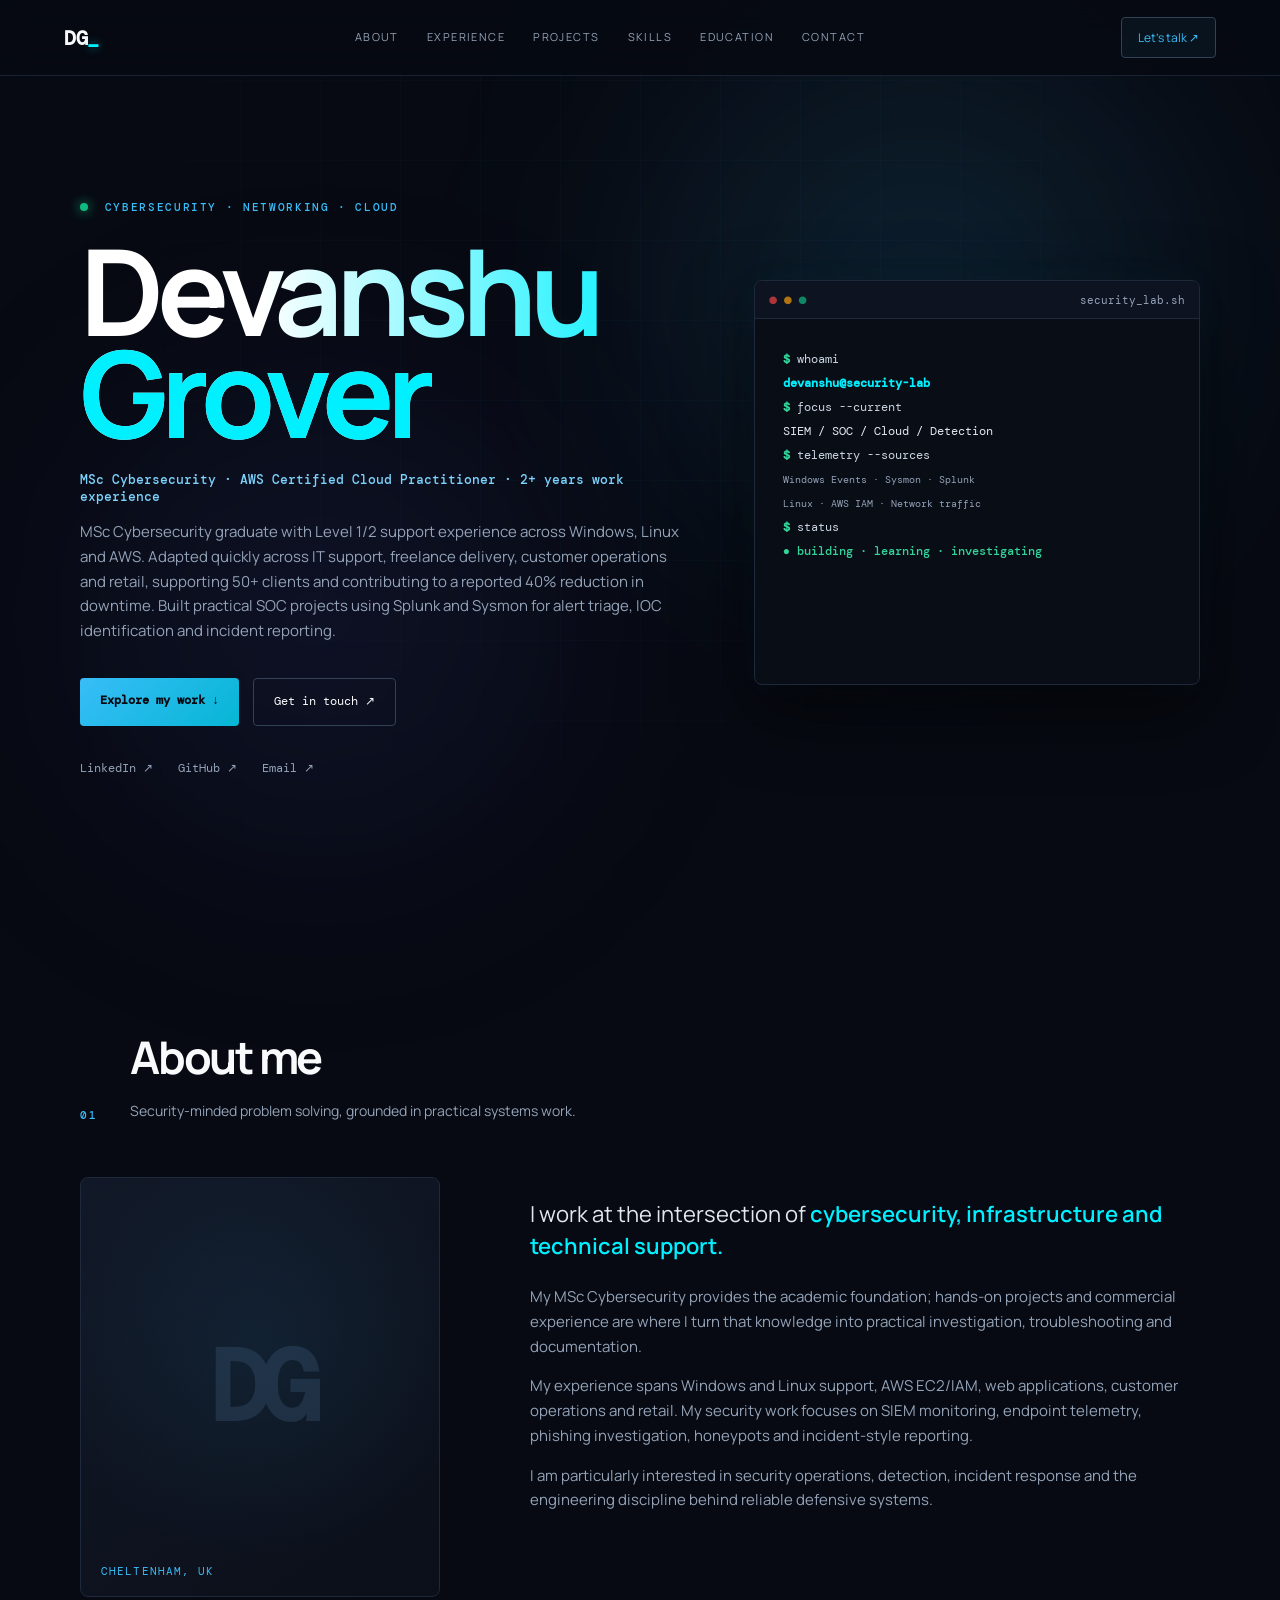
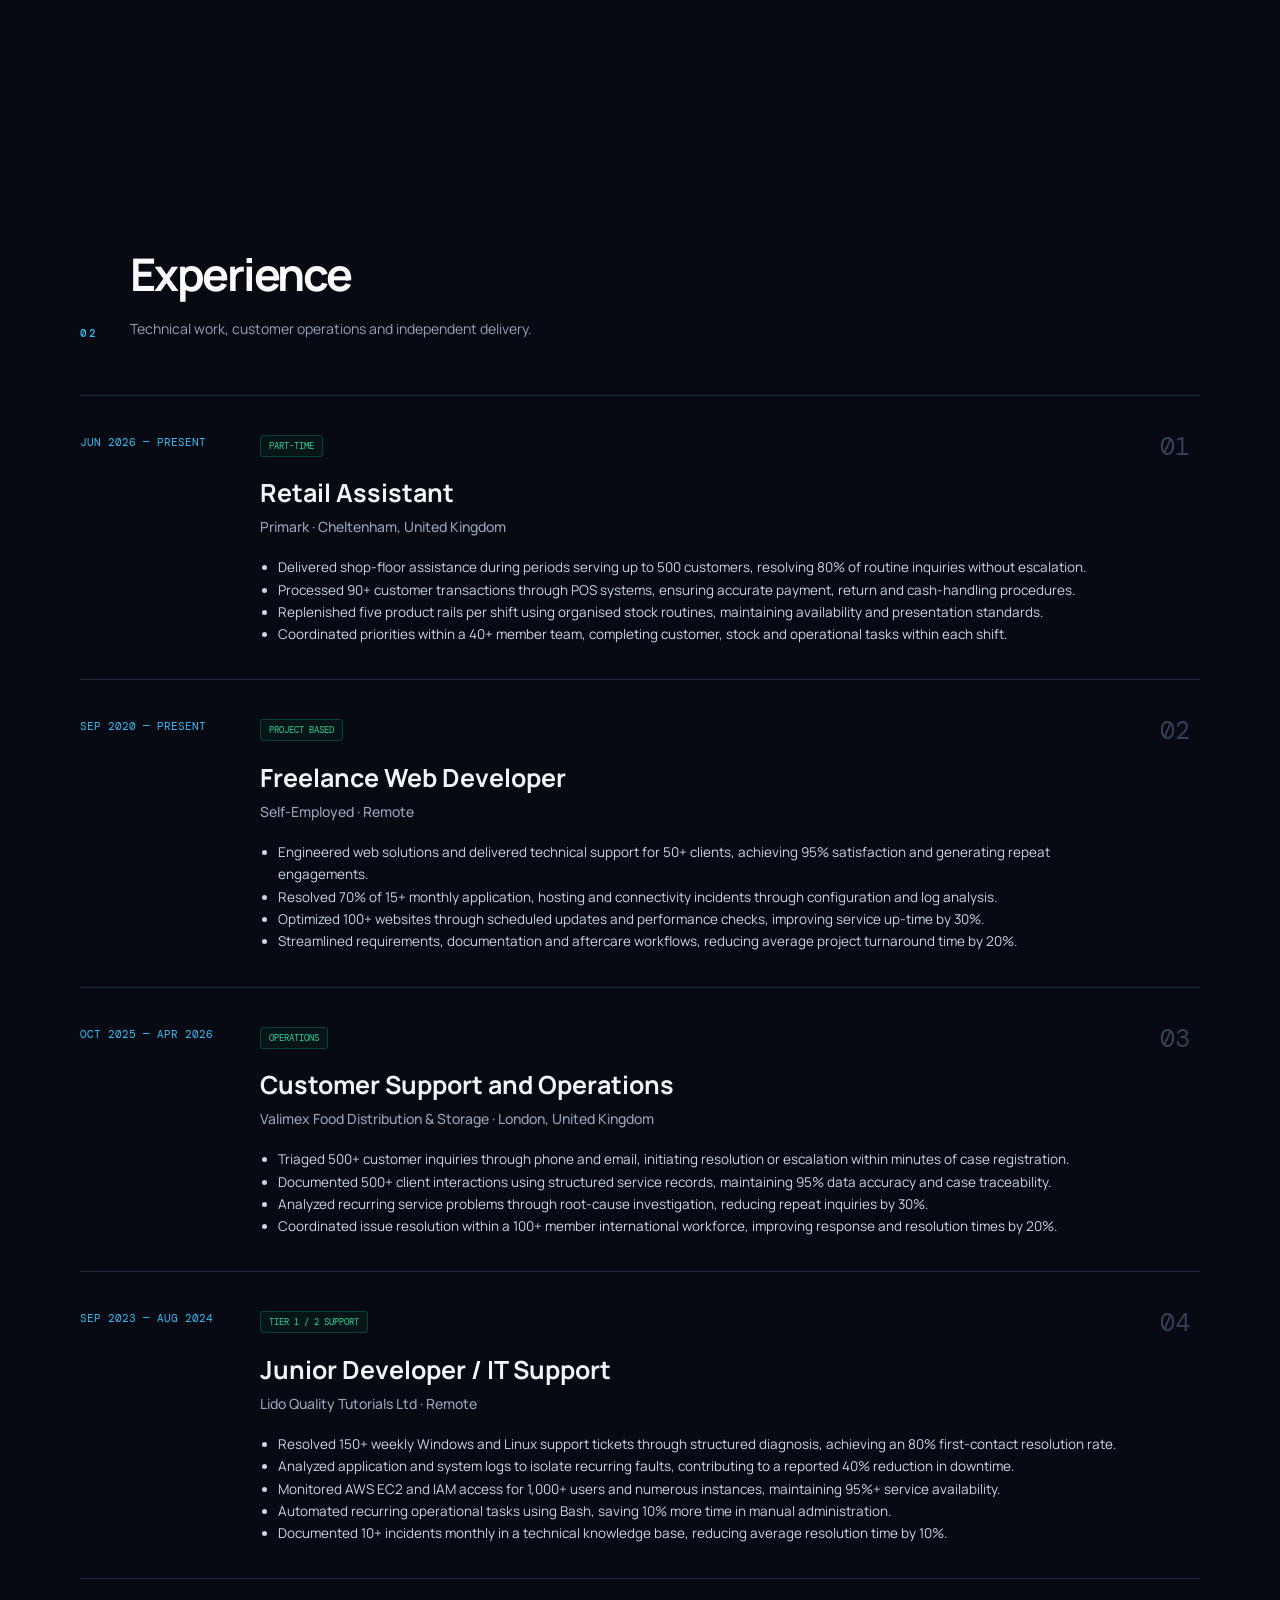
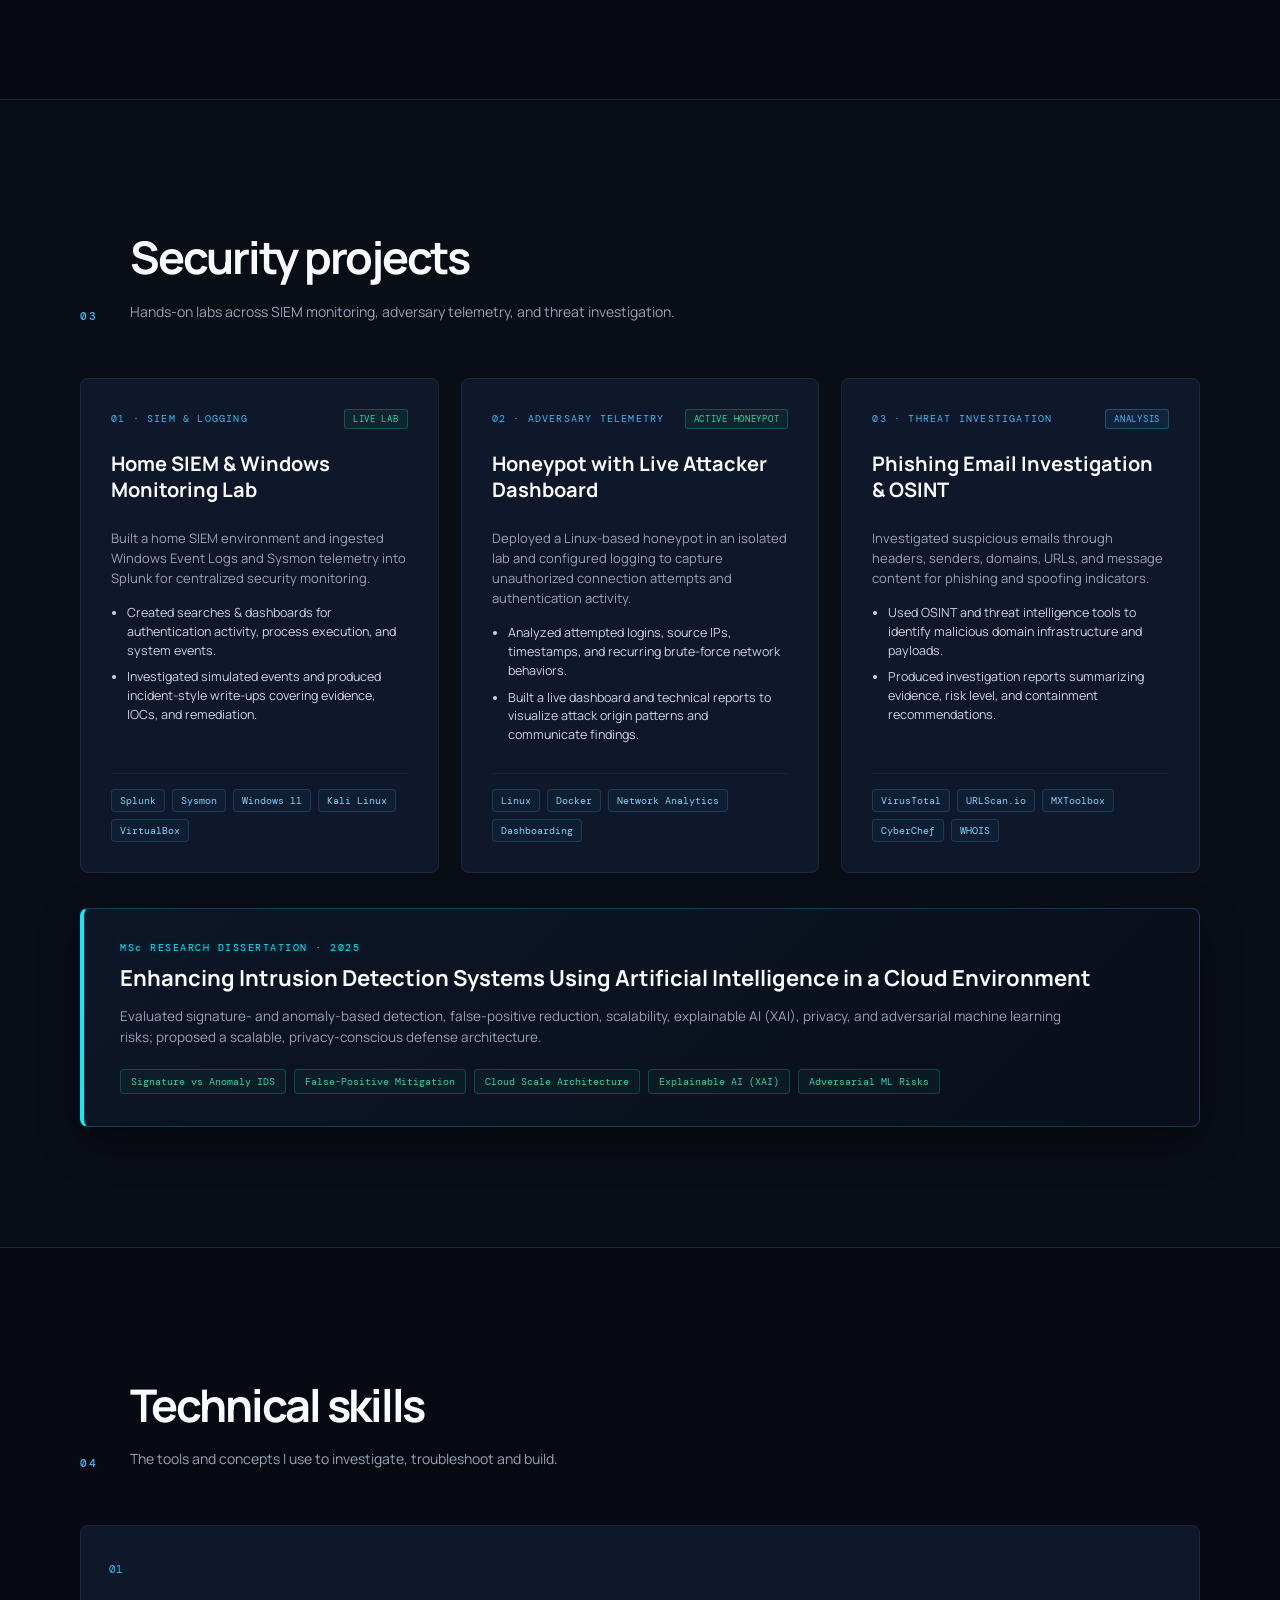
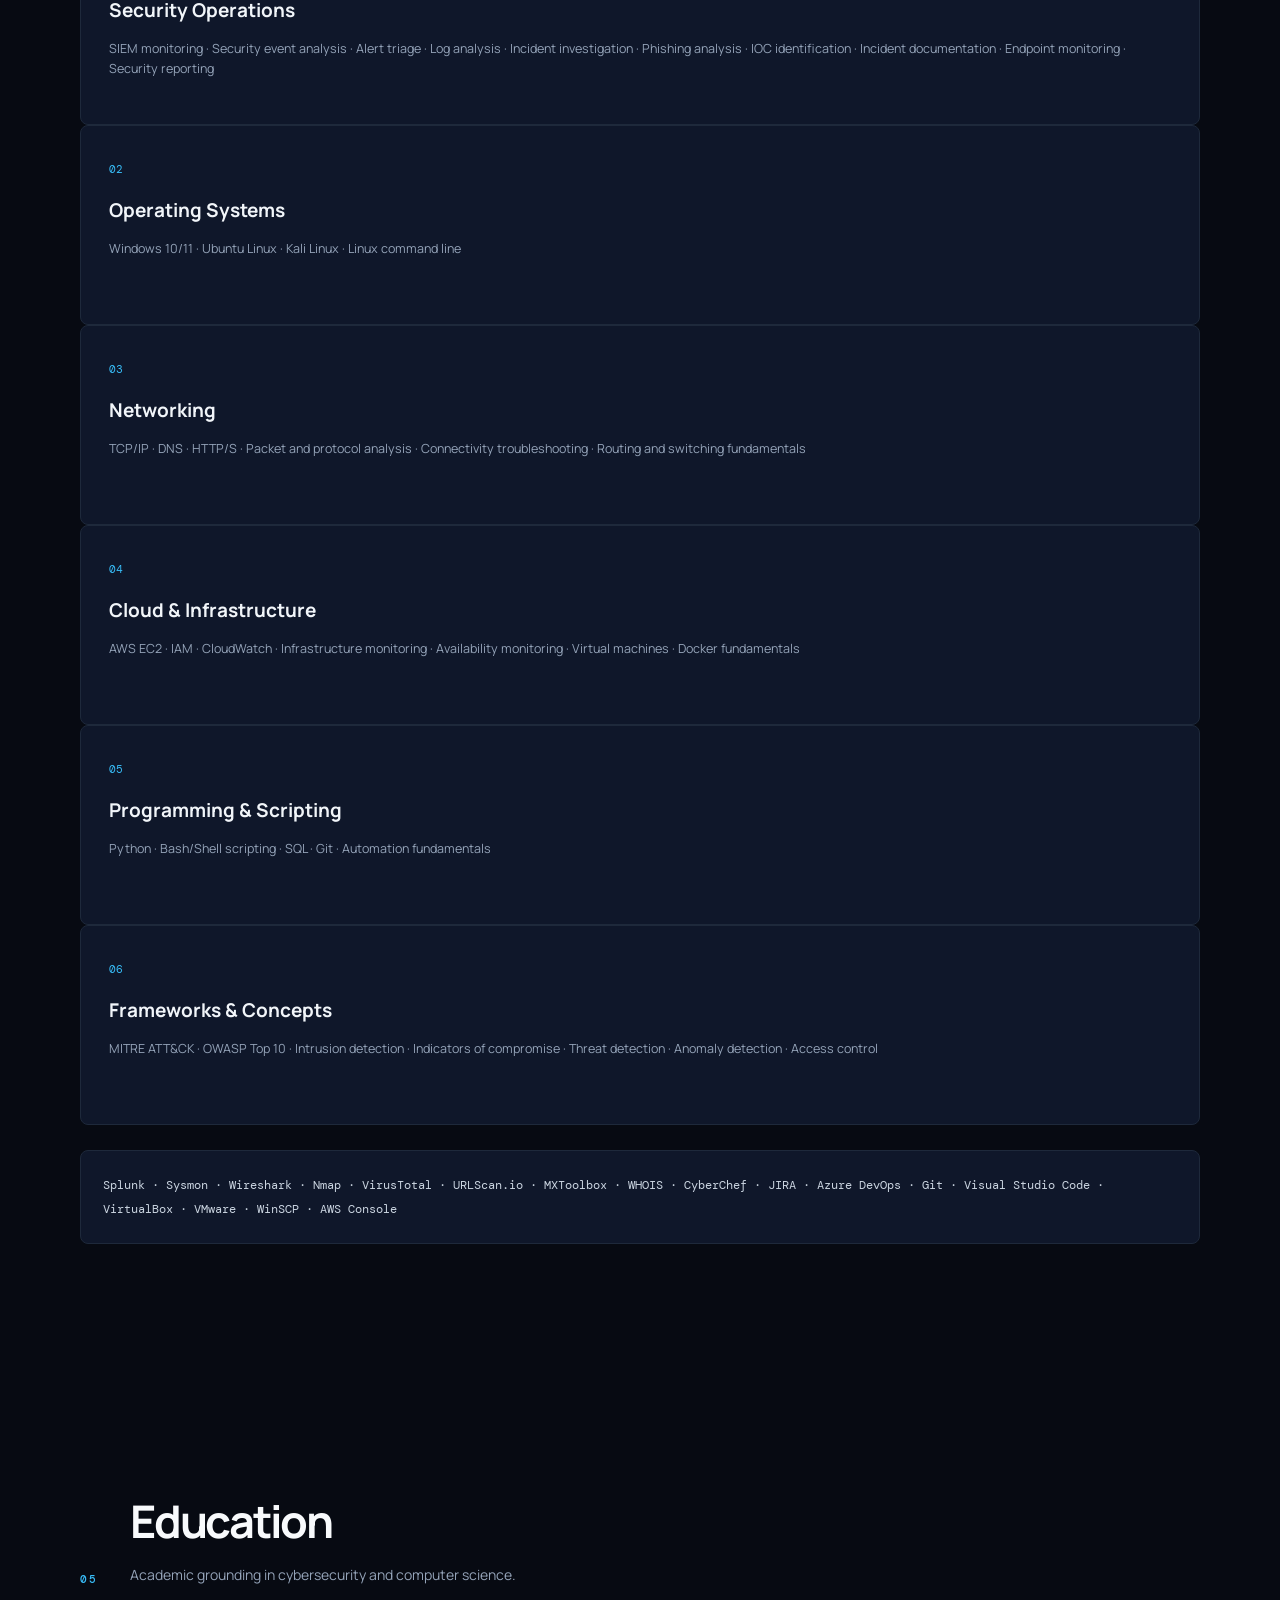
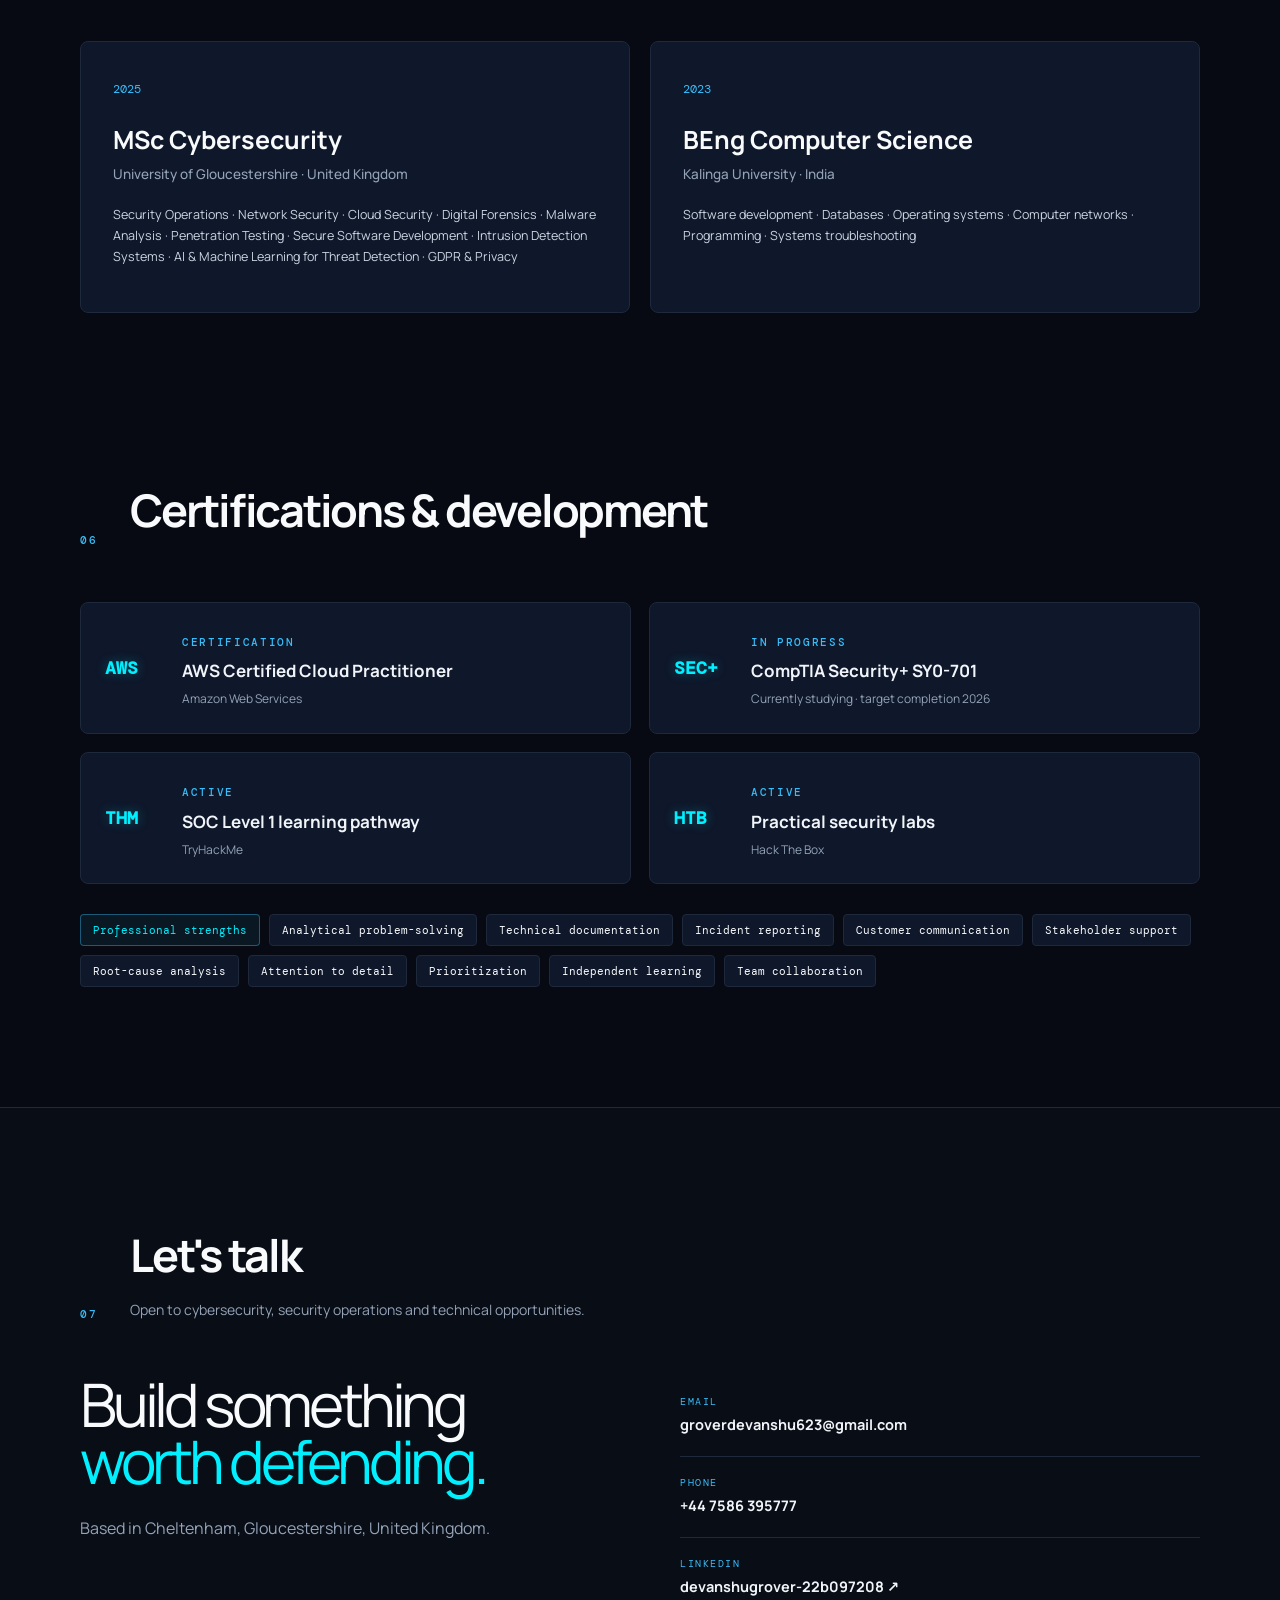
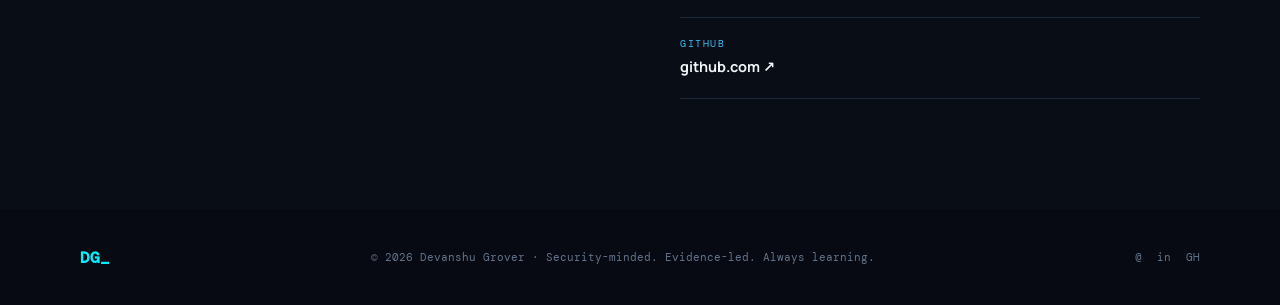
==== index.html @ 051dd7d5 "first commit" ====
<!doctype html>
<html lang="en">
<head>
  <meta charset="utf-8">
  <meta name="viewport" content="width=device-width,initial-scale=1">
  <meta name="description" content="Devanshu Grover — MSc Cybersecurity | Networking & AWS Cloud Practitioner | Security Operations">
  <title>Devanshu Grover | Cybersecurity Portfolio</title>
  <link rel="stylesheet" href="styles.css">
</head>
<body>
<header class="nav">
  <a class="logo" href="#home">DG<span>_</span></a>
  <button class="menu" aria-label="Toggle menu">☰</button>
  <nav>
    <a href="#about">About</a><a href="#experience">Experience</a><a href="#projects">Projects</a>
    <a href="#skills">Skills</a><a href="#education">Education</a><a href="#contact">Contact</a>
  </nav>
  <a class="nav-cta" href="#contact">Let's talk ↗</a>
</header>

<main>
<section id="home" class="hero">
  <div class="hero-copy reveal">
    <p class="kicker"><span></span> CYBERSECURITY · NETWORKING · CLOUD</p>
    <h1>Devanshu<br><i>Grover</i></h1>
    <p class="role">MSc Cybersecurity · AWS Certified Cloud Practitioner · 2+ years work experience</p>
    <p class="intro">MSc Cybersecurity graduate with Level 1/2 support experience across Windows, Linux and AWS. Adapted quickly across IT support, freelance delivery, customer operations and retail, supporting 50+ clients and contributing to a reported 40% reduction in downtime. Built practical SOC projects using Splunk and Sysmon for alert triage, IOC identification and incident reporting.</p>
    <div class="actions"><a class="btn primary" href="#projects">Explore my work ↓</a><a class="btn" href="#contact">Get in touch ↗</a></div>
    <div class="links"><a href="https://www.linkedin.com/in/devanshugrover-22b097208" target="_blank" rel="noopener noreferrer">LinkedIn ↗</a><a href="https://github.com/" target="_blank" rel="noopener noreferrer">GitHub ↗</a><a href="mailto:groverdevanshu623@gmail.com">Email ↗</a></div>
  </div>
  <div class="terminal reveal delay">
    <div class="term-head"><span>●</span><span>●</span><span>●</span><em>security_lab.sh</em></div>
    <div class="term-body">
      <p><b>$</b> whoami</p><strong>devanshu@security-lab</strong>
      <p><b>$</b> focus --current</p><span>SIEM / SOC / Cloud / Detection</span>
      <p><b>$</b> telemetry --sources</p><small>Windows Events · Sysmon · Splunk<br>Linux · AWS IAM · Network traffic</small>
      <p><b>$</b> status</p><span class="ok">● building · learning · investigating</span>
    </div>
  </div>
</section>

<section id="about" class="section">
  <div class="section-title reveal"><span>01</span><h2>About me</h2><p>Security-minded problem solving, grounded in practical systems work.</p></div>
  <div class="about-grid reveal delay">
    <div class="portrait"><div>DG</div><small>CHELTENHAM, UK</small></div>
    <div class="copy">
      <p class="lead">I work at the intersection of <b>cybersecurity, infrastructure and technical support.</b></p>
      <p>My MSc Cybersecurity provides the academic foundation; hands-on projects and commercial experience are where I turn that knowledge into practical investigation, troubleshooting and documentation.</p>
      <p>My experience spans Windows and Linux support, AWS EC2/IAM, web applications, customer operations and retail. My security work focuses on SIEM monitoring, endpoint telemetry, phishing investigation, honeypots and incident-style reporting.</p>
      <p>I am particularly interested in security operations, detection, incident response and the engineering discipline behind reliable defensive systems.</p>
    </div>
  </div>
</section>

<section id="experience" class="section">
  <div class="section-title reveal"><span>02</span><h2>Experience</h2><p>Technical work, customer operations and independent delivery.</p></div>
  <div class="timeline reveal stagger">
    <article><time>JUN 2026 — PRESENT</time><div><label>PART-TIME</label><h3>Retail Assistant</h3><h4>Primark · Cheltenham, United Kingdom</h4><ul>
      <li>Delivered shop-floor assistance during periods serving up to 500 customers, resolving 80% of routine inquiries without escalation.</li>
      <li>Processed 90+ customer transactions through POS systems, ensuring accurate payment, return and cash-handling procedures.</li>
      <li>Replenished five product rails per shift using organised stock routines, maintaining availability and presentation standards.</li>
      <li>Coordinated priorities within a 40+ member team, completing customer, stock and operational tasks within each shift.</li>
    </ul></div><b>01</b></article>
    <article><time>SEP 2020 — PRESENT</time><div><label>PROJECT BASED</label><h3>Freelance Web Developer</h3><h4>Self-Employed · Remote</h4><ul>
      <li>Engineered web solutions and delivered technical support for 50+ clients, achieving 95% satisfaction and generating repeat engagements.</li>
      <li>Resolved 70% of 15+ monthly application, hosting and connectivity incidents through configuration and log analysis.</li>
      <li>Optimized 100+ websites through scheduled updates and performance checks, improving service up-time by 30%.</li>
      <li>Streamlined requirements, documentation and aftercare workflows, reducing average project turnaround time by 20%.</li>
    </ul></div><b>02</b></article>
    <article><time>OCT 2025 — APR 2026</time><div><label>OPERATIONS</label><h3>Customer Support and Operations</h3><h4>Valimex Food Distribution & Storage · London, United Kingdom</h4><ul>
      <li>Triaged 500+ customer inquiries through phone and email, initiating resolution or escalation within minutes of case registration.</li>
      <li>Documented 500+ client interactions using structured service records, maintaining 95% data accuracy and case traceability.</li>
      <li>Analyzed recurring service problems through root-cause investigation, reducing repeat inquiries by 30%.</li>
      <li>Coordinated issue resolution within a 100+ member international workforce, improving response and resolution times by 20%.</li>
    </ul></div><b>03</b></article>
    <article><time>SEP 2023 — AUG 2024</time><div><label>TIER 1 / 2 SUPPORT</label><h3>Junior Developer / IT Support</h3><h4>Lido Quality Tutorials Ltd · Remote</h4><ul>
      <li>Resolved 150+ weekly Windows and Linux support tickets through structured diagnosis, achieving an 80% first-contact resolution rate.</li>
      <li>Analyzed application and system logs to isolate recurring faults, contributing to a reported 40% reduction in downtime.</li>
      <li>Monitored AWS EC2 and IAM access for 1,000+ users and numerous instances, maintaining 95%+ service availability.</li>
      <li>Automated recurring operational tasks using Bash, saving 10% more time in manual administration.</li>
      <li>Documented 10+ incidents monthly in a technical knowledge base, reducing average resolution time by 10%.</li>
    </ul></div><b>04</b></article>
  </div>
</section>

<section id="projects" class="section dark">
  <div class="section-title reveal">
    <span>03</span>
    <h2>Security projects</h2>
    <p>Hands-on labs across SIEM monitoring, adversary telemetry, and threat investigation.</p>
  </div>
  
  <div class="project-grid reveal stagger">
    <article class="project">
      <div class="project-header">
        <small>01 · SIEM & LOGGING</small>
        <span class="badge ok">LIVE LAB</span>
      </div>
      <h3>Home SIEM & Windows Monitoring Lab</h3>
      <p>Built a home SIEM environment and ingested Windows Event Logs and Sysmon telemetry into Splunk for centralized security monitoring.</p>
      <ul>
        <li>Created searches & dashboards for authentication activity, process execution, and system events.</li>
        <li>Investigated simulated events and produced incident-style write-ups covering evidence, IOCs, and remediation.</li>
      </ul>
      <div class="tags">
        <span>Splunk</span>
        <span>Sysmon</span>
        <span>Windows 11</span>
        <span>Kali Linux</span>
        <span>VirtualBox</span>
      </div>
    </article>

    <article class="project">
      <div class="project-header">
        <small>02 · ADVERSARY TELEMETRY</small>
        <span class="badge ok">ACTIVE HONEYPOT</span>
      </div>
      <h3>Honeypot with Live Attacker Dashboard</h3>
      <p>Deployed a Linux-based honeypot in an isolated lab and configured logging to capture unauthorized connection attempts and authentication activity.</p>
      <ul>
        <li>Analyzed attempted logins, source IPs, timestamps, and recurring brute-force network behaviors.</li>
        <li>Built a live dashboard and technical reports to visualize attack origin patterns and communicate findings.</li>
      </ul>
      <div class="tags">
        <span>Linux</span>
        <span>Docker</span>
        <span>Network Analytics</span>
        <span>Dashboarding</span>
      </div>
    </article>

    <article class="project">
      <div class="project-header">
        <small>03 · THREAT INVESTIGATION</small>
        <span class="badge">ANALYSIS</span>
      </div>
      <h3>Phishing Email Investigation & OSINT</h3>
      <p>Investigated suspicious emails through headers, senders, domains, URLs, and message content for phishing and spoofing indicators.</p>
      <ul>
        <li>Used OSINT and threat intelligence tools to identify malicious domain infrastructure and payloads.</li>
        <li>Produced investigation reports summarizing evidence, risk level, and containment recommendations.</li>
      </ul>
      <div class="tags">
        <span>VirusTotal</span>
        <span>URLScan.io</span>
        <span>MXToolbox</span>
        <span>CyberChef</span>
        <span>WHOIS</span>
      </div>
    </article>
  </div>

  <div class="dissertation reveal delay">
    <div class="dissertation-badge">MSc RESEARCH DISSERTATION · 2025</div>
    <h3>Enhancing Intrusion Detection Systems Using Artificial Intelligence in a Cloud Environment</h3>
    <p>Evaluated signature- and anomaly-based detection, false-positive reduction, scalability, explainable AI (XAI), privacy, and adversarial machine learning risks; proposed a scalable, privacy-conscious defense architecture.</p>
    <div class="dissertation-chips">
      <span>Signature vs Anomaly IDS</span>
      <span>False-Positive Mitigation</span>
      <span>Cloud Scale Architecture</span>
      <span>Explainable AI (XAI)</span>
      <span>Adversarial ML Risks</span>
    </div>
  </div>
</section>

<section id="skills" class="section">
  <div class="section-title reveal"><span>04</span><h2>Technical skills</h2><p>The tools and concepts I use to investigate, troubleshoot and build.</p></div>
  <div class="skills reveal stagger">
    <div><span>01</span><h3>Security Operations</h3><p>SIEM monitoring · Security event analysis · Alert triage · Log analysis · Incident investigation · Phishing analysis · IOC identification · Incident documentation · Endpoint monitoring · Security reporting</p></div>
    <div><span>02</span><h3>Operating Systems</h3><p>Windows 10/11 · Ubuntu Linux · Kali Linux · Linux command line</p></div>
    <div><span>03</span><h3>Networking</h3><p>TCP/IP · DNS · HTTP/S · Packet and protocol analysis · Connectivity troubleshooting · Routing and switching fundamentals</p></div>
    <div><span>04</span><h3>Cloud & Infrastructure</h3><p>AWS EC2 · IAM · CloudWatch · Infrastructure monitoring · Availability monitoring · Virtual machines · Docker fundamentals</p></div>
    <div><span>05</span><h3>Programming & Scripting</h3><p>Python · Bash/Shell scripting · SQL · Git · Automation fundamentals</p></div>
    <div><span>06</span><h3>Frameworks & Concepts</h3><p>MITRE ATT&CK · OWASP Top 10 · Intrusion detection · Indicators of compromise · Threat detection · Anomaly detection · Access control</p></div>
  </div>
  <div class="tool-cloud reveal">Splunk · Sysmon · Wireshark · Nmap · VirusTotal · URLScan.io · MXToolbox · WHOIS · CyberChef · JIRA · Azure DevOps · Git · Visual Studio Code · VirtualBox · VMware · WinSCP · AWS Console</div>
</section>

<section id="education" class="section">
  <div class="section-title reveal"><span>05</span><h2>Education</h2><p>Academic grounding in cybersecurity and computer science.</p></div>
  <div class="education reveal stagger">
    <article><time>2025</time><h3>MSc Cybersecurity</h3><h4>University of Gloucestershire · United Kingdom</h4><p>Security Operations · Network Security · Cloud Security · Digital Forensics · Malware Analysis · Penetration Testing · Secure Software Development · Intrusion Detection Systems · AI & Machine Learning for Threat Detection · GDPR & Privacy</p></article>
    <article><time>2023</time><h3>BEng Computer Science</h3><h4>Kalinga University · India</h4><p>Software development · Databases · Operating systems · Computer networks · Programming · Systems troubleshooting</p></article>
  </div>
</section>

<section class="section compact">
  <div class="section-title reveal"><span>06</span><h2>Certifications & development</h2></div>
  <div class="certs reveal stagger">
    <article><strong>AWS</strong><div><small>CERTIFICATION</small><h3>AWS Certified Cloud Practitioner</h3><p>Amazon Web Services</p></div></article>
    <article><strong>SEC+</strong><div><small>IN PROGRESS</small><h3>CompTIA Security+ SY0-701</h3><p>Currently studying · target completion 2026</p></div></article>
    <article><strong>THM</strong><div><small>ACTIVE</small><h3>SOC Level 1 learning pathway</h3><p>TryHackMe</p></div></article>
    <article><strong>HTB</strong><div><small>ACTIVE</small><h3>Practical security labs</h3><p>Hack The Box</p></div></article>
  </div>
  <div class="strengths reveal"><b>Professional strengths</b><span>Analytical problem-solving</span><span>Technical documentation</span><span>Incident reporting</span><span>Customer communication</span><span>Stakeholder support</span><span>Root-cause analysis</span><span>Attention to detail</span><span>Prioritization</span><span>Independent learning</span><span>Team collaboration</span></div>
</section>

<section id="contact" class="contact">
  <div class="section-title reveal"><span>07</span><h2>Let's talk</h2><p>Open to cybersecurity, security operations and technical opportunities.</p></div>
  <div class="contact-grid reveal">
    <div><p class="big">Build something<br><i>worth defending.</i></p><p>Based in Cheltenham, Gloucestershire, United Kingdom.</p></div>
    <div class="contact-details">
      <a href="mailto:groverdevanshu623@gmail.com"><small>EMAIL</small><b>groverdevanshu623@gmail.com</b></a>
      <a href="tel:+447586395777"><small>PHONE</small><b>+44 7586 395777</b></a>
      <a href="https://www.linkedin.com/in/devanshugrover-22b097208" target="_blank" rel="noopener noreferrer"><small>LINKEDIN</small><b>devanshugrover-22b097208 ↗</b></a>
      <a href="https://github.com/" target="_blank" rel="noopener noreferrer"><small>GITHUB</small><b>github.com ↗</b></a>
    </div>
  </div>
</section>
</main>

<footer><span>DG_</span><p>© 2026 Devanshu Grover · Security-minded. Evidence-led. Always learning.</p><div><a href="mailto:groverdevanshu623@gmail.com">@</a><a href="https://www.linkedin.com/in/devanshugrover-22b097208">in</a><a href="https://github.com/">GH</a></div></footer>
<script src="script.js"></script>
</body>
</html>
---- styles.css ----
@import url('https://fonts.googleapis.com/css2?family=DM+Mono:wght@400;500&family=Manrope:wght@400;500;600;700;800&display=swap');

:root {
  /* Cybersecurity & Cloud Defense Operations Palette */
  --bg: #070a12;
  --panel: #0f172a;
  --panel2: #162032;
  --text: #f8fafc;
  --muted: #94a3b8;
  --line: #1e293b;
  --line-light: #334155;
  
  /* Cyber Accents */
  --gold: #38bdf8;        /* Cyber Cyan / Primary Accent */
  --gold2: #00f0ff;       /* Vibrant Neon Cyan Highlight */
  --cyan: #06b6d4;        /* Deep Cyan */
  --emerald: #10b981;     /* Verified SOC Green / Telemetry OK */
  --emerald-glow: #34d399; 
  --indigo: #6366f1;      /* AI / Cloud Security Accent */
  
  --max: 1180px;
}

* {
  box-sizing: border-box;
}

html {
  scroll-behavior: smooth;
}

body {
  margin: 0;
  background: var(--bg);
  color: var(--text);
  font-family: Manrope, system-ui, -apple-system, sans-serif;
  line-height: 1.65;
  overflow-x: hidden;
}

/* Subtle Cybersecurity Matrix Grid */
body::before {
  content: "";
  position: fixed;
  inset: 0;
  pointer-events: none;
  opacity: 0.07;
  background-image: 
    linear-gradient(rgba(56, 189, 248, 0.4) 1px, transparent 1px),
    linear-gradient(90deg, rgba(56, 189, 248, 0.4) 1px, transparent 1px);
  background-size: 80px 80px;
  mask-image: radial-gradient(circle at 50% 30%, #000 30%, transparent 85%);
  z-index: -1;
}

a {
  color: inherit;
  text-decoration: none;
}

/* ═══════════════════════════════════════
   NAVIGATION
   ═══════════════════════════════════════ */
.nav {
  height: 76px;
  position: fixed;
  inset: 0 0 auto;
  z-index: 10;
  padding: 0 5vw;
  display: flex;
  align-items: center;
  justify-content: space-between;
  border-bottom: 1px solid rgba(30, 41, 59, 0.8);
  background: rgba(7, 10, 18, 0.85);
  backdrop-filter: blur(16px);
  -webkit-backdrop-filter: blur(16px);
  transition: border-color 0.3s ease;
}

.logo {
  font: 800 20px 'DM Mono', monospace;
  color: var(--text);
  letter-spacing: -0.02em;
  transition: letter-spacing 0.3s ease;
}

.logo:hover {
  letter-spacing: 2px;
}

.logo span {
  color: var(--gold2);
  text-shadow: 0 0 10px rgba(0, 240, 255, 0.5);
}

nav {
  display: flex;
  gap: 28px;
  font-size: 11px;
  text-transform: uppercase;
  letter-spacing: 0.13em;
  color: #7dd3fc;
}

nav a {
  position: relative;
  transition: color 0.3s ease;
  color: var(--muted);
}

nav a::after {
  content: '';
  position: absolute;
  bottom: -4px;
  left: 0;
  width: 0;
  height: 2px;
  background: var(--gold2);
  box-shadow: 0 0 8px var(--gold2);
  transition: width 0.3s ease;
}

nav a:hover, nav a.active {
  color: var(--gold2);
}

nav a:hover::after, nav a.active::after {
  width: 100%;
}

.nav-cta {
  font-size: 12px;
  border: 1px solid var(--line-light);
  padding: 10px 16px;
  border-radius: 4px;
  color: var(--gold);
  background: rgba(56, 189, 248, 0.05);
  transition: all 0.3s ease;
}

.nav-cta:hover {
  border-color: var(--gold2);
  color: #070a12;
  background: var(--gold2);
  box-shadow: 0 0 20px rgba(0, 240, 255, 0.4);
}

.menu {
  display: none;
  background: none;
  border: 0;
  color: var(--text);
  font-size: 24px;
}

/* ═══════════════════════════════════════
   HERO SECTION
   ═══════════════════════════════════════ */
.hero {
  min-height: 100vh;
  max-width: var(--max);
  margin: auto;
  padding: 155px 30px 90px;
  display: grid;
  grid-template-columns: 1.15fr 0.85fr;
  align-items: center;
  gap: 70px;
  position: relative;
}

/* Hero Ambient Orbs */
.hero::before, .hero::after {
  content: "";
  position: absolute;
  border-radius: 50%;
  pointer-events: none;
  filter: blur(130px);
  z-index: -1;
}

.hero::before {
  width: 500px;
  height: 500px;
  background: rgba(56, 189, 248, 0.12);
  top: 5%;
  right: 5%;
  animation: glow-drift 9s ease-in-out infinite;
}

.hero::after {
  width: 420px;
  height: 420px;
  background: rgba(99, 102, 241, 0.10);
  bottom: 8%;
  left: 5%;
  animation: glow-drift-alt 11s ease-in-out infinite;
}

.kicker, .section-title > span, .project small, .certs small {
  font: 500 11px 'DM Mono', monospace;
  letter-spacing: 0.15em;
  color: var(--gold);
  text-transform: uppercase;
}

.kicker span {
  display: inline-block;
  width: 8px;
  height: 8px;
  background: var(--emerald);
  border-radius: 50%;
  box-shadow: 0 0 12px var(--emerald);
  margin-right: 8px;
  animation: pulse 2.2s ease-in-out infinite;
}

.hero h1 {
  font-size: clamp(65px, 9.5vw, 120px);
  line-height: 0.85;
  letter-spacing: -0.06em;
  margin: 25px 0 28px;
  background: linear-gradient(90deg, #ffffff 15%, var(--gold2) 48%, var(--gold) 65%, #ffffff 85%);
  background-size: 200% auto;
  -webkit-background-clip: text;
  background-clip: text;
  -webkit-text-fill-color: transparent;
  animation: shimmer 8s linear infinite;
}

.hero h1 i {
  font-style: normal;
  -webkit-text-fill-color: var(--gold2);
}

.role {
  font: 500 13px 'DM Mono', monospace;
  color: #7dd3fc;
  display: flex;
  align-items: center;
  gap: 8px;
}

.intro {
  max-width: 690px;
  color: var(--muted);
  font-size: 15px;
}

.actions {
  display: flex;
  gap: 14px;
  margin: 34px 0;
}

.btn {
  display: inline-block;
  border: 1px solid var(--line-light);
  padding: 13px 20px;
  font-size: 12px;
  border-radius: 4px;
  font-family: 'DM Mono', monospace;
  transition: all 0.3s cubic-bezier(0.4, 0, 0.2, 1);
}

.btn:hover {
  transform: translateY(-2px);
  border-color: var(--gold);
  color: var(--gold2);
  box-shadow: 0 8px 25px rgba(0, 240, 255, 0.15);
}

.btn.primary {
  background: linear-gradient(135deg, var(--gold) 0%, var(--cyan) 100%);
  color: #070a12;
  border: none;
  font-weight: 800;
}

.btn.primary:hover {
  background: linear-gradient(135deg, var(--gold2) 0%, var(--gold) 100%);
  box-shadow: 0 8px 30px rgba(56, 189, 248, 0.35);
  color: #070a12;
}

.links {
  display: flex;
  gap: 25px;
  font: 12px 'DM Mono', monospace;
  color: var(--muted);
}

.links a {
  position: relative;
  transition: color 0.3s ease;
}

.links a::after {
  content: '';
  position: absolute;
  bottom: -2px;
  left: 0;
  width: 0;
  height: 1px;
  background: var(--gold2);
  transition: width 0.3s ease;
}

.links a:hover {
  color: var(--gold2);
}

.links a:hover::after {
  width: 100%;
}

/* ═══════════════════════════════════════
   TERMINAL (CYBER SECURITY LAB)
   ═══════════════════════════════════════ */
.terminal {
  border: 1px solid #1e293b;
  background: #090d16;
  border-radius: 8px;
  box-shadow: 0 25px 70px rgba(0, 0, 0, 0.6), 0 0 30px rgba(56, 189, 248, 0.05);
  overflow: hidden;
  transition: box-shadow 0.5s ease, border-color 0.5s ease;
}

.terminal:hover {
  border-color: rgba(56, 189, 248, 0.4);
  box-shadow: 0 25px 70px rgba(0, 0, 0, 0.7), 0 0 40px rgba(56, 189, 248, 0.15);
}

.term-head {
  height: 38px;
  padding: 0 14px;
  display: flex;
  align-items: center;
  gap: 6px;
  border-bottom: 1px solid #1e293b;
  background: #0d1320;
  color: #64748b;
}

.term-head span {
  font-size: 10px;
  opacity: 0.7;
}

.term-head span:nth-child(1) { color: #ef4444; }
.term-head span:nth-child(2) { color: #f59e0b; }
.term-head span:nth-child(3) { color: #10b981; }

.term-head em {
  margin-left: auto;
  font: 11px 'DM Mono', monospace;
  font-style: normal;
  color: #94a3b8;
}

.term-body {
  padding: 28px;
  font: 12px/2 'DM Mono', monospace;
  min-height: 365px;
}

.term-body p {
  margin: 0;
  color: #cbd5e1;
}

.term-body b {
  color: var(--emerald-glow);
}

.term-body strong {
  color: var(--gold2);
}

.term-body small {
  color: #94a3b8;
}

.term-body span {
  color: #e2e8f0;
}

.term-body .ok {
  color: var(--emerald-glow);
  font-weight: 500;
}

/* ═══════════════════════════════════════
   SECTIONS & SECTIONS TITLES
   ═══════════════════════════════════════ */
.section {
  max-width: var(--max);
  margin: auto;
  padding: 120px 30px;
}

.dark {
  max-width: none;
  padding-left: max(30px, calc((100vw - var(--max)) / 2 + 30px));
  padding-right: max(30px, calc((100vw - var(--max)) / 2 + 30px));
  background: #090d16;
  border-top: 1px solid #1e293b;
  border-bottom: 1px solid #1e293b;
}

.section-title {
  display: grid;
  grid-template-columns: 50px 1fr;
  align-items: end;
  margin-bottom: 55px;
}

.section-title > span {
  grid-row: 1/3;
  color: var(--gold);
}

.section-title h2 {
  font-size: 45px;
  letter-spacing: -0.05em;
  margin: 0;
  color: #f8fafc;
}

.section-title p {
  margin: 5px 0 0;
  color: var(--muted);
  font-size: 14px;
}

/* ═══════════════════════════════════════
   ABOUT ME SECTION
   ═══════════════════════════════════════ */
.about-grid {
  display: grid;
  grid-template-columns: 360px 1fr;
  gap: 90px;
}

.portrait {
  height: 420px;
  background: linear-gradient(145deg, #111827, #0b0f19);
  border: 1px solid var(--line);
  border-radius: 8px;
  display: flex;
  align-items: center;
  justify-content: center;
  position: relative;
  overflow: hidden;
  transition: border-color 0.5s ease, box-shadow 0.5s ease;
}

.portrait::before {
  content: "";
  position: absolute;
  inset: 0;
  background: radial-gradient(circle at 50% 40%, rgba(56, 189, 248, 0.08), transparent 70%);
}

.portrait:hover {
  border-color: var(--gold);
  box-shadow: 0 0 50px rgba(56, 189, 248, 0.15);
}

.portrait div {
  font-size: 100px;
  font-weight: 800;
  letter-spacing: -0.1em;
  color: #1e293b;
  font-family: 'DM Mono', monospace;
  transition: color 0.5s ease, text-shadow 0.5s ease;
}

.portrait:hover div {
  color: var(--gold2);
  text-shadow: 0 0 40px rgba(0, 240, 255, 0.4);
}

.portrait small {
  position: absolute;
  bottom: 18px;
  left: 20px;
  font: 11px 'DM Mono', monospace;
  color: var(--gold);
  letter-spacing: 0.1em;
}

.copy {
  max-width: 700px;
  color: var(--muted);
  font-size: 15px;
}

.copy .lead {
  font-size: 22px;
  color: #e2e8f0;
  line-height: 1.45;
}

.copy b {
  color: var(--gold2);
  font-weight: 600;
}

/* ═══════════════════════════════════════
   EXPERIENCE TIMELINE
   ═══════════════════════════════════════ */
.timeline {
  border-top: 1px solid var(--line);
}

.timeline article {
  display: grid;
  grid-template-columns: 150px 1fr 40px;
  gap: 30px;
  padding: 34px 0;
  border-bottom: 1px solid var(--line);
  transition: background 0.3s ease, padding-left 0.3s ease;
}

.timeline article:hover {
  background: rgba(56, 189, 248, 0.02);
  padding-left: 12px;
}

time {
  font: 11px 'DM Mono', monospace;
  color: var(--gold);
  padding-top: 5px;
}

.timeline label {
  font: 9px 'DM Mono', monospace;
  color: var(--emerald-glow);
  border: 1px solid rgba(16, 185, 129, 0.3);
  background: rgba(16, 185, 129, 0.06);
  padding: 4px 8px;
  border-radius: 3px;
}

.timeline h3 {
  font-size: 25px;
  margin: 16px 0 0;
  color: #f1f5f9;
}

.timeline h4 {
  margin: 2px 0 18px;
  color: #94a3b8;
  font-size: 14px;
  font-weight: 500;
}

.timeline ul, .project ul {
  margin: 0;
  padding-left: 18px;
  color: #cbd5e1;
  font-size: 13.5px;
}

.timeline article > b {
  font: 25px 'DM Mono', monospace;
  color: #334155;
}

/* ═══════════════════════════════════════
   PROJECTS GRID & CARDS
   ═══════════════════════════════════════ */
.project-grid {
  display: grid;
  grid-template-columns: repeat(3, 1fr);
  gap: 22px;
}

.project {
  border: 1px solid var(--line);
  padding: 30px;
  background: #0f172a;
  border-radius: 8px;
  display: flex;
  flex-direction: column;
  justify-content: space-between;
  transition: transform 0.4s cubic-bezier(0.4, 0, 0.2, 1), box-shadow 0.4s ease, border-color 0.4s ease;
}

.project:hover {
  transform: translateY(-6px);
  box-shadow: 0 20px 60px rgba(0, 0, 0, 0.5), 0 0 30px rgba(56, 189, 248, 0.12);
  border-color: rgba(56, 189, 248, 0.45);
}

.project-header {
  display: flex;
  align-items: center;
  justify-content: space-between;
  margin-bottom: 12px;
}

.project-header small {
  font: 10px 'DM Mono', monospace;
  color: var(--gold);
  letter-spacing: 0.12em;
}

.badge {
  font: 9px 'DM Mono', monospace;
  color: var(--gold);
  border: 1px solid rgba(56, 189, 248, 0.3);
  background: rgba(56, 189, 248, 0.08);
  padding: 3px 8px;
  border-radius: 3px;
  letter-spacing: 0.08em;
}

.badge.ok {
  color: var(--emerald-glow);
  border-color: rgba(16, 185, 129, 0.35);
  background: rgba(16, 185, 129, 0.08);
}

.project h3 {
  font-size: 20px;
  line-height: 1.3;
  margin: 10px 0 12px;
  color: #f8fafc;
  font-weight: 700;
  transition: color 0.3s ease;
}

.project:hover h3 {
  color: var(--gold2);
}

.project p {
  color: #94a3b8;
  font-size: 13px;
  line-height: 1.55;
  margin-bottom: 16px;
}

.project ul {
  margin: 0 0 20px 0;
  padding-left: 16px;
  color: #cbd5e1;
  font-size: 12.5px;
}

.project ul li {
  margin-bottom: 8px;
  line-height: 1.5;
}

.tags {
  display: flex;
  flex-wrap: wrap;
  gap: 7px;
  margin-top: auto;
  padding-top: 15px;
  border-top: 1px solid rgba(30, 41, 59, 0.7);
}

.tags span, .tags i {
  font: 10px 'DM Mono', monospace;
  font-style: normal;
  color: #7dd3fc;
  border: 1px solid rgba(56, 189, 248, 0.2);
  background: rgba(56, 189, 248, 0.04);
  padding: 4px 8px;
  border-radius: 4px;
  transition: all 0.25s ease;
  cursor: default;
}

.tags span:hover, .tags i:hover {
  border-color: var(--gold2);
  color: #070a12;
  background: var(--gold2);
  box-shadow: 0 0 12px rgba(0, 240, 255, 0.4);
}

/* ═══════════════════════════════════════
   MSc DISSERTATION FEATURE BANNER
   ═══════════════════════════════════════ */
.dissertation {
  margin-top: 35px;
  border: 1px solid rgba(56, 189, 248, 0.25);
  border-left: 4px solid var(--gold2);
  border-radius: 8px;
  padding: 32px 36px;
  background: linear-gradient(135deg, #0d1627 0%, #090e1a 100%);
  box-shadow: 0 15px 40px rgba(0, 0, 0, 0.35);
  transition: all 0.35s ease;
}

.dissertation:hover {
  background: linear-gradient(135deg, #111e36 0%, #0d1424 100%);
  border-color: rgba(0, 240, 255, 0.45);
  box-shadow: 0 20px 50px rgba(0, 0, 0, 0.45), 0 0 30px rgba(0, 240, 255, 0.1);
}

.dissertation-badge {
  font: 10px 'DM Mono', monospace;
  color: var(--gold2);
  letter-spacing: 0.15em;
  margin-bottom: 10px;
  text-shadow: 0 0 10px rgba(0, 240, 255, 0.3);
}

.dissertation h3 {
  font-size: 22px;
  margin: 6px 0 12px;
  color: #f8fafc;
  line-height: 1.35;
}

.dissertation p {
  margin: 0 0 20px;
  color: #94a3b8;
  font-size: 13.5px;
  line-height: 1.6;
  max-width: 950px;
}

.dissertation-chips {
  display: flex;
  flex-wrap: wrap;
  gap: 8px;
}

.dissertation-chips span {
  font: 10px 'DM Mono', monospace;
  color: var(--emerald-glow);
  border: 1px solid rgba(16, 185, 129, 0.3);
  background: rgba(16, 185, 129, 0.06);
  padding: 5px 10px;
  border-radius: 4px;
  transition: all 0.25s ease;
}

.dissertation-chips span:hover {
  border-color: var(--emerald-glow);
  background: rgba(16, 185, 129, 0.15);
  box-shadow: 0 0 12px rgba(16, 185, 129, 0.25);
}
  color: #94a3b8;
  font-size: 13.5px;
}

/* ═══════════════════════════════════════
   SKILLS & TOOL CLOUD
   ═══════════════════════════════════════ */
.skills {
  display: grid;
  grid-template-columns: repeat(3, 1fr);
  gap: 18px;
}

.skills > div {
  border: 1px solid var(--line);
  background: #0f172a;
  padding: 28px;
  border-radius: 8px;
  min-height: 200px;
  transition: transform 0.35s cubic-bezier(0.4, 0, 0.2, 1), box-shadow 0.35s ease, border-color 0.35s ease, background 0.35s ease;
}

.skills > div:hover {
  transform: translateY(-4px);
  box-shadow: 0 15px 40px rgba(0, 0, 0, 0.4), 0 0 25px rgba(56, 189, 248, 0.1);
  border-color: var(--gold);
  background: rgba(56, 189, 248, 0.03);
}

.skills span {
  font: 11px 'DM Mono', monospace;
  color: var(--gold);
}

.skills h3 {
  font-size: 19px;
  margin: 15px 0 10px;
  color: #f1f5f9;
}

.skills p {
  color: #94a3b8;
  font-size: 12.5px;
  line-height: 1.6;
}

.tool-cloud {
  margin-top: 25px;
  border: 1px solid var(--line);
  background: #0f172a;
  border-radius: 8px;
  padding: 22px;
  font: 12px/2 'DM Mono', monospace;
  color: #cbd5e1;
  transition: border-color 0.3s ease;
}

.tool-cloud:hover {
  border-color: rgba(56, 189, 248, 0.3);
}

/* ═══════════════════════════════════════
   EDUCATION & CERTIFICATIONS
   ═══════════════════════════════════════ */
.education {
  display: grid;
  grid-template-columns: 1fr 1fr;
  gap: 20px;
}

.education article {
  border: 1px solid var(--line);
  background: #0f172a;
  border-radius: 8px;
  padding: 32px;
  transition: transform 0.35s ease, box-shadow 0.35s ease, border-color 0.35s ease;
}

.education article:hover {
  transform: translateY(-4px);
  box-shadow: 0 15px 40px rgba(0, 0, 0, 0.4);
  border-color: rgba(56, 189, 248, 0.4);
}

.education time {
  color: var(--gold);
  font: 12px 'DM Mono', monospace;
}

.education h3 {
  font-size: 25px;
  margin: 18px 0 3px;
  color: #f8fafc;
}

.education h4 {
  font-size: 13.5px;
  color: #94a3b8;
  font-weight: 500;
  margin: 0 0 20px;
}

.education p {
  font-size: 12.5px;
  color: #cbd5e1;
}

.compact {
  padding-top: 40px;
}

.certs {
  display: grid;
  grid-template-columns: 1fr 1fr;
  gap: 18px;
}

.certs article {
  display: flex;
  gap: 22px;
  align-items: center;
  border: 1px solid var(--line);
  background: #0f172a;
  border-radius: 8px;
  padding: 24px;
  transition: transform 0.35s ease, box-shadow 0.35s ease, border-color 0.35s ease;
}

.certs article:hover {
  transform: translateY(-3px);
  box-shadow: 0 12px 35px rgba(0, 0, 0, 0.4);
  border-color: var(--gold);
}

.certs strong {
  font: 800 18px 'DM Mono', monospace;
  color: var(--gold2);
  min-width: 55px;
  text-shadow: 0 0 12px rgba(0, 240, 255, 0.3);
}

.certs h3 {
  margin: 4px 0;
  font-size: 17px;
  color: #f1f5f9;
}

.certs p {
  margin: 0;
  color: #94a3b8;
  font-size: 12px;
}

.strengths {
  margin-top: 30px;
  display: flex;
  flex-wrap: wrap;
  gap: 9px;
}

.strengths span, .strengths b {
  font: 11px 'DM Mono', monospace;
  padding: 8px 12px;
  border-radius: 4px;
  border: 1px solid var(--line);
  background: #0f172a;
  transition: all 0.25s ease;
  cursor: default;
}

.strengths span:hover {
  border-color: var(--gold);
  color: var(--gold2);
  transform: translateY(-2px);
}

.strengths b {
  color: var(--gold2);
  border-color: rgba(56, 189, 248, 0.4);
  background: rgba(56, 189, 248, 0.08);
}

/* ═══════════════════════════════════════
   CONTACT & FOOTER
   ═══════════════════════════════════════ */
.contact {
  padding: 110px max(30px, calc((100vw - var(--max)) / 2 + 30px));
  background: #090d16;
  border-top: 1px solid #1e293b;
}

.contact-grid {
  display: grid;
  grid-template-columns: 1fr 1fr;
  gap: 80px;
}

.big {
  font-size: 60px;
  line-height: 0.95;
  letter-spacing: -0.07em;
  margin: 0 0 25px;
  color: #f8fafc;
}

.big i {
  font-style: normal;
  color: var(--gold2);
}

.contact-grid > div > p:not(.big) {
  color: #94a3b8;
}

.contact-details {
  display: flex;
  flex-direction: column;
}

.contact-details a {
  padding: 19px 0;
  border-bottom: 1px solid #1e293b;
  transition: padding-left 0.3s ease, border-bottom-color 0.3s ease;
}

.contact-details a:hover {
  padding-left: 12px;
  border-bottom-color: var(--gold);
}

.contact-details small {
  display: block;
  font: 10px 'DM Mono', monospace;
  color: var(--gold);
  letter-spacing: 0.15em;
}

.contact-details b {
  display: block;
  margin-top: 5px;
  font-size: 14.5px;
  color: #f1f5f9;
}

footer {
  max-width: var(--max);
  margin: auto;
  padding: 30px;
  display: flex;
  justify-content: space-between;
  align-items: center;
  color: #64748b;
  font: 11px 'DM Mono', monospace;
}

footer > span {
  color: var(--gold2);
  font-size: 16px;
  font-weight: 800;
}

footer div {
  display: flex;
  gap: 15px;
}

footer a {
  transition: color 0.3s ease;
}

footer a:hover {
  color: var(--gold2);
}

/* ═══════════════════════════════════════
   RESPONSIVE MEDIA QUERIES
   ═══════════════════════════════════════ */
@media(max-width: 850px) {
  .nav { padding: 0 22px; }
  .nav nav, .nav-cta { display: none; }
  .menu { display: block; }
  .nav.open nav {
    display: flex;
    position: absolute;
    top: 76px;
    left: 0;
    right: 0;
    padding: 22px;
    background: #070a12;
    border-bottom: 1px solid #1e293b;
    flex-direction: column;
  }
  .hero { grid-template-columns: 1fr; padding-top: 125px; }
  .terminal { max-width: 650px; }
  .about-grid, .contact-grid, .education { grid-template-columns: 1fr; }
  .portrait { height: 300px; }
  .skills { grid-template-columns: 1fr 1fr; }
  .project-grid { grid-template-columns: 1fr; }
  .project.featured { grid-row: auto; }
  .certs { grid-template-columns: 1fr; }
  .section-title { grid-template-columns: 38px 1fr; }
  .section-title h2 { font-size: 38px; }
  .big { font-size: 48px; }
}

@media(max-width: 550px) {
  .hero h1 { font-size: 70px; }
  .hero { padding-left: 20px; padding-right: 20px; }
  .section, .dark { padding-left: 20px; padding-right: 20px; }
  .skills { grid-template-columns: 1fr; }
  .timeline article { grid-template-columns: 1fr; }
  .timeline article > b { display: none; }
  .timeline time { margin-bottom: -18px; }
  .actions { flex-direction: column; }
  footer { flex-direction: column; gap: 15px; }
  .contact { padding-left: 20px; padding-right: 20px; }
}

/* ═══════════════════════════════════════
   KEYFRAMES & ANIMATION SYSTEM
   ═══════════════════════════════════════ */
@keyframes pulse {
  0%, 100% { opacity: 1; box-shadow: 0 0 14px var(--emerald); }
  50% { opacity: 0.45; box-shadow: 0 0 4px var(--emerald); }
}

@keyframes blink {
  0%, 100% { opacity: 1; }
  50% { opacity: 0; }
}

@keyframes shimmer {
  0% { background-position: -200% center; }
  100% { background-position: 200% center; }
}

@keyframes glow-drift {
  0%, 100% { opacity: 0.12; transform: translate(0, 0) scale(1); }
  50% { opacity: 0.22; transform: translate(30px, -30px) scale(1.15); }
}

@keyframes glow-drift-alt {
  0%, 100% { opacity: 0.10; transform: translate(0, 0) scale(1); }
  50% { opacity: 0.18; transform: translate(-20px, 20px) scale(1.08); }
}

.term-body p:last-child::after {
  content: "█";
  color: var(--gold2);
  font-size: 10px;
  margin-left: 4px;
  animation: blink 1.1s step-end infinite;
}

.term-body > * {
  opacity: 0;
  transform: translateY(8px);
  transition: opacity 0.4s ease, transform 0.4s ease;
}

.terminal.visible .term-body > *:nth-child(1) { opacity: 1; transform: none; transition-delay: 0.2s; }
.terminal.visible .term-body > *:nth-child(2) { opacity: 1; transform: none; transition-delay: 0.4s; }
.terminal.visible .term-body > *:nth-child(3) { opacity: 1; transform: none; transition-delay: 0.6s; }
.terminal.visible .term-body > *:nth-child(4) { opacity: 1; transform: none; transition-delay: 0.8s; }
.terminal.visible .term-body > *:nth-child(5) { opacity: 1; transform: none; transition-delay: 1.0s; }
.terminal.visible .term-body > *:nth-child(6) { opacity: 1; transform: none; transition-delay: 1.2s; }
.terminal.visible .term-body > *:nth-child(7) { opacity: 1; transform: none; transition-delay: 1.4s; }
.terminal.visible .term-body > *:nth-child(8) { opacity: 1; transform: none; transition-delay: 1.6s; }

.reveal {
  opacity: 0;
  transform: translateY(30px);
  transition: opacity 0.8s cubic-bezier(0.16, 1, 0.3, 1), transform 0.8s cubic-bezier(0.16, 1, 0.3, 1);
}

.reveal.visible {
  opacity: 1;
  transform: none;
}

.delay { transition-delay: 0.15s; }
.delay-2 { transition-delay: 0.3s; }
.delay-3 { transition-delay: 0.45s; }

.stagger > * {
  opacity: 0;
  transform: translateY(20px);
  transition: opacity 0.6s cubic-bezier(0.16, 1, 0.3, 1), transform 0.6s cubic-bezier(0.16, 1, 0.3, 1);
}

.stagger.visible > * {
  opacity: 1;
  transform: none;
}

.stagger.visible > *:nth-child(1) { transition-delay: 0.06s; }
.stagger.visible > *:nth-child(2) { transition-delay: 0.12s; }
.stagger.visible > *:nth-child(3) { transition-delay: 0.18s; }
.stagger.visible > *:nth-child(4) { transition-delay: 0.24s; }
.stagger.visible > *:nth-child(5) { transition-delay: 0.30s; }
.stagger.visible > *:nth-child(6) { transition-delay: 0.36s; }
.stagger.visible > *:nth-child(7) { transition-delay: 0.42s; }
.stagger.visible > *:nth-child(8) { transition-delay: 0.48s; }
.stagger.visible > *:nth-child(9) { transition-delay: 0.54s; }
.stagger.visible > *:nth-child(10) { transition-delay: 0.60s; }

@media(prefers-reduced-motion: reduce) {
  *, *::before, *::after {
    animation-duration: 0.01ms !important;
    animation-iteration-count: 1 !important;
    transition-duration: 0.01ms !important;
  }
  .reveal, .stagger > * {
    opacity: 1;
    transform: none;
  }
}
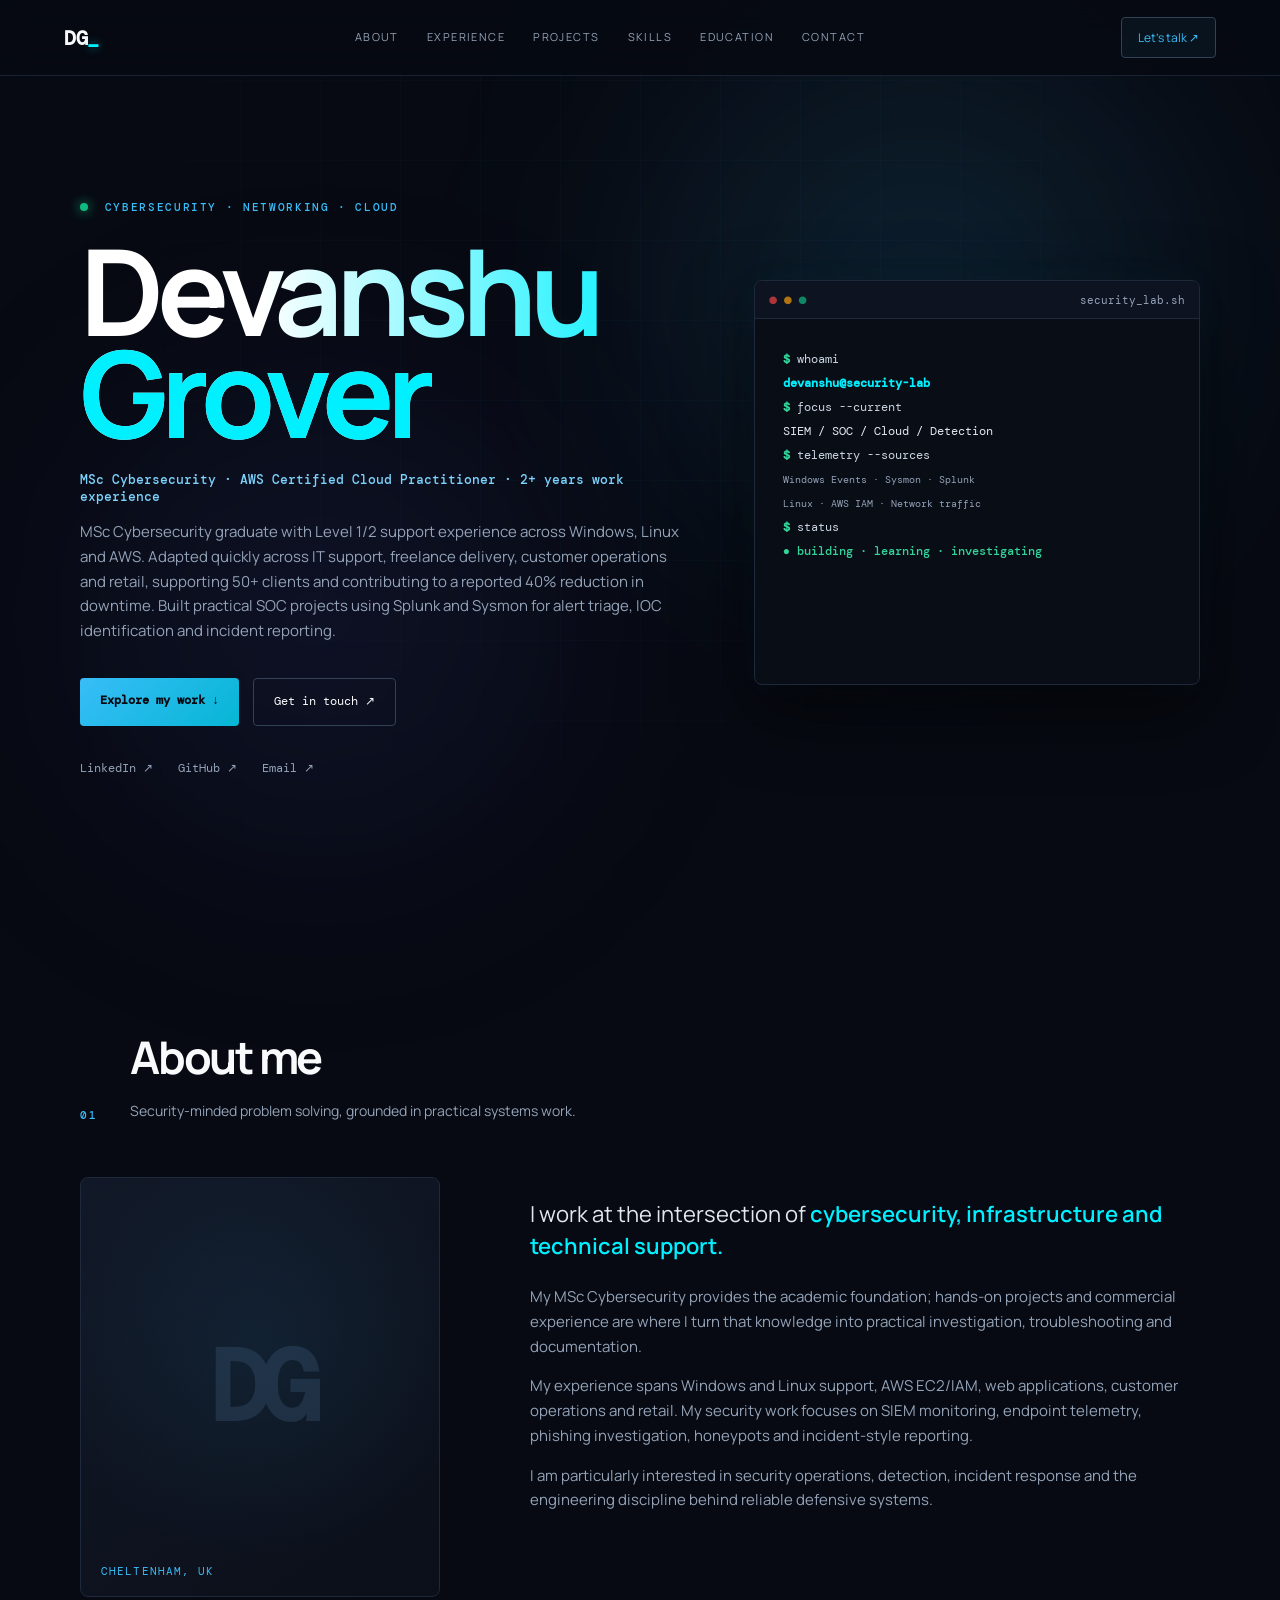
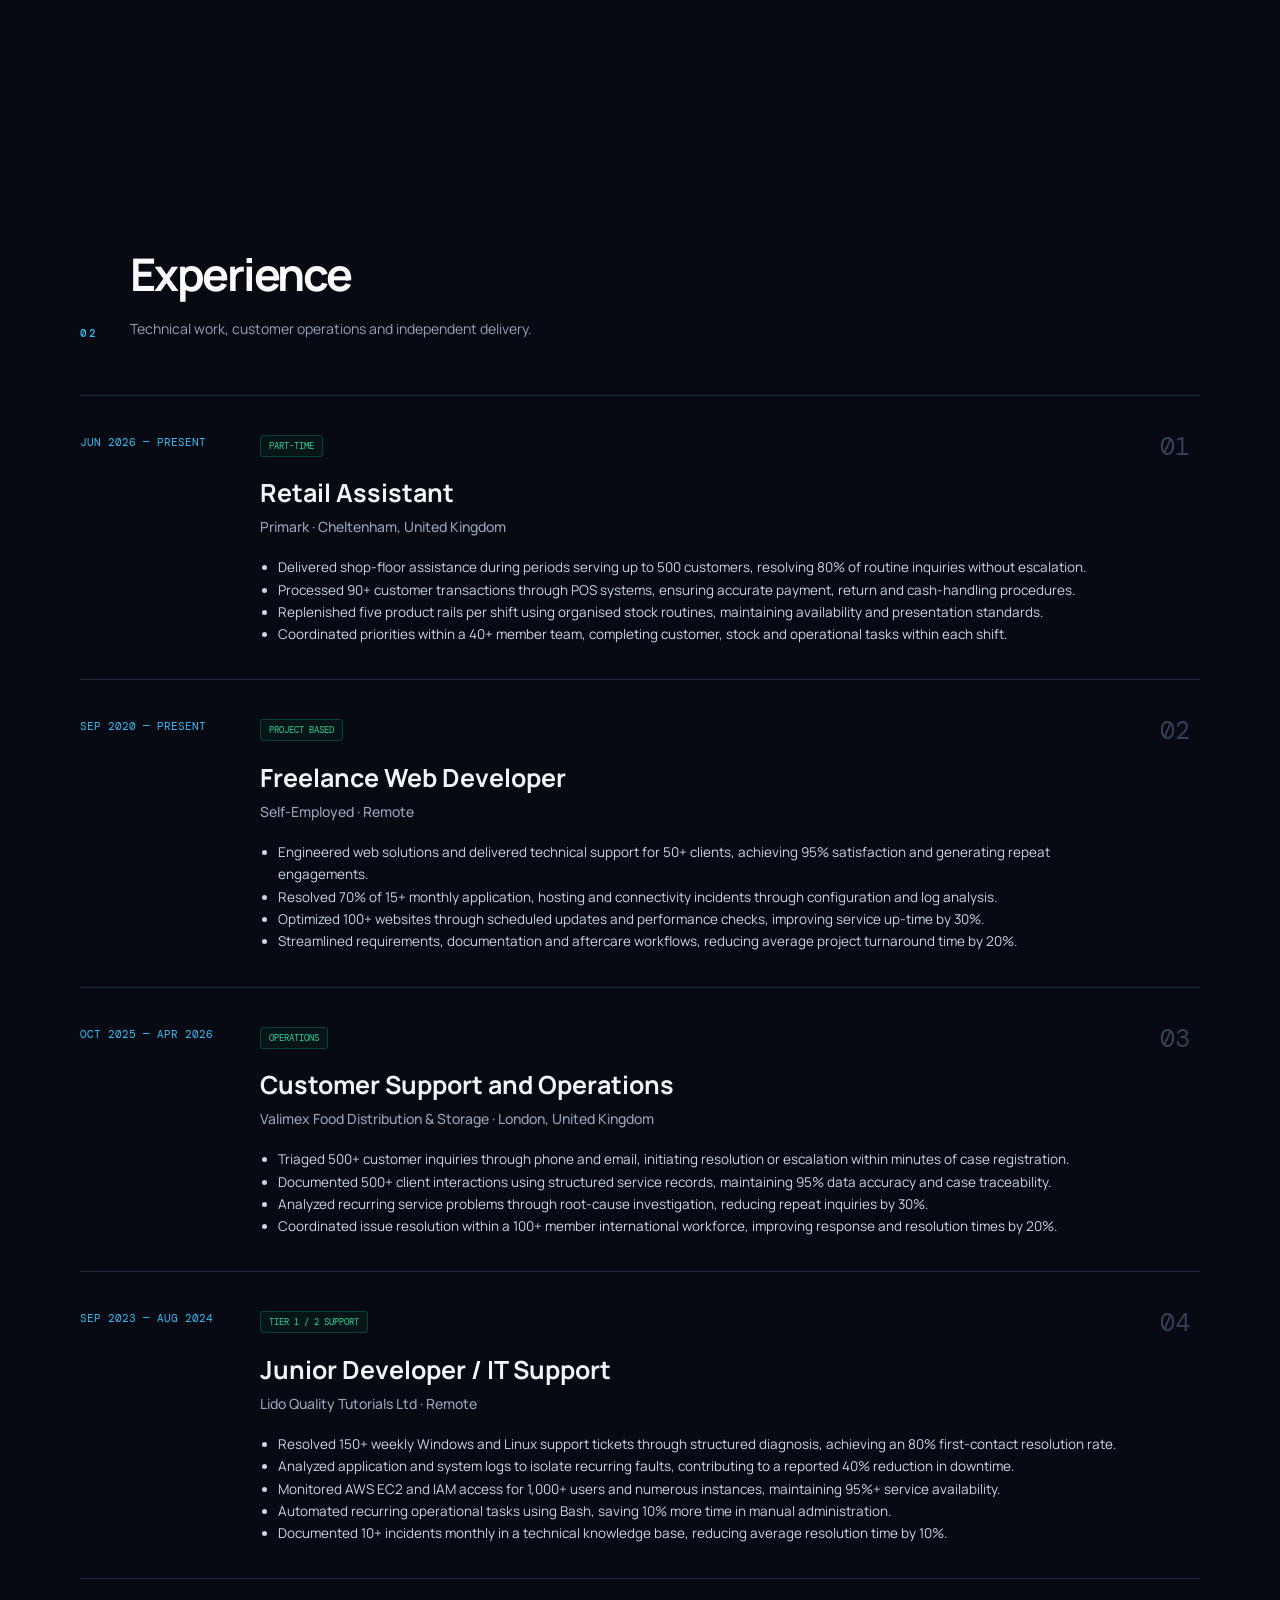
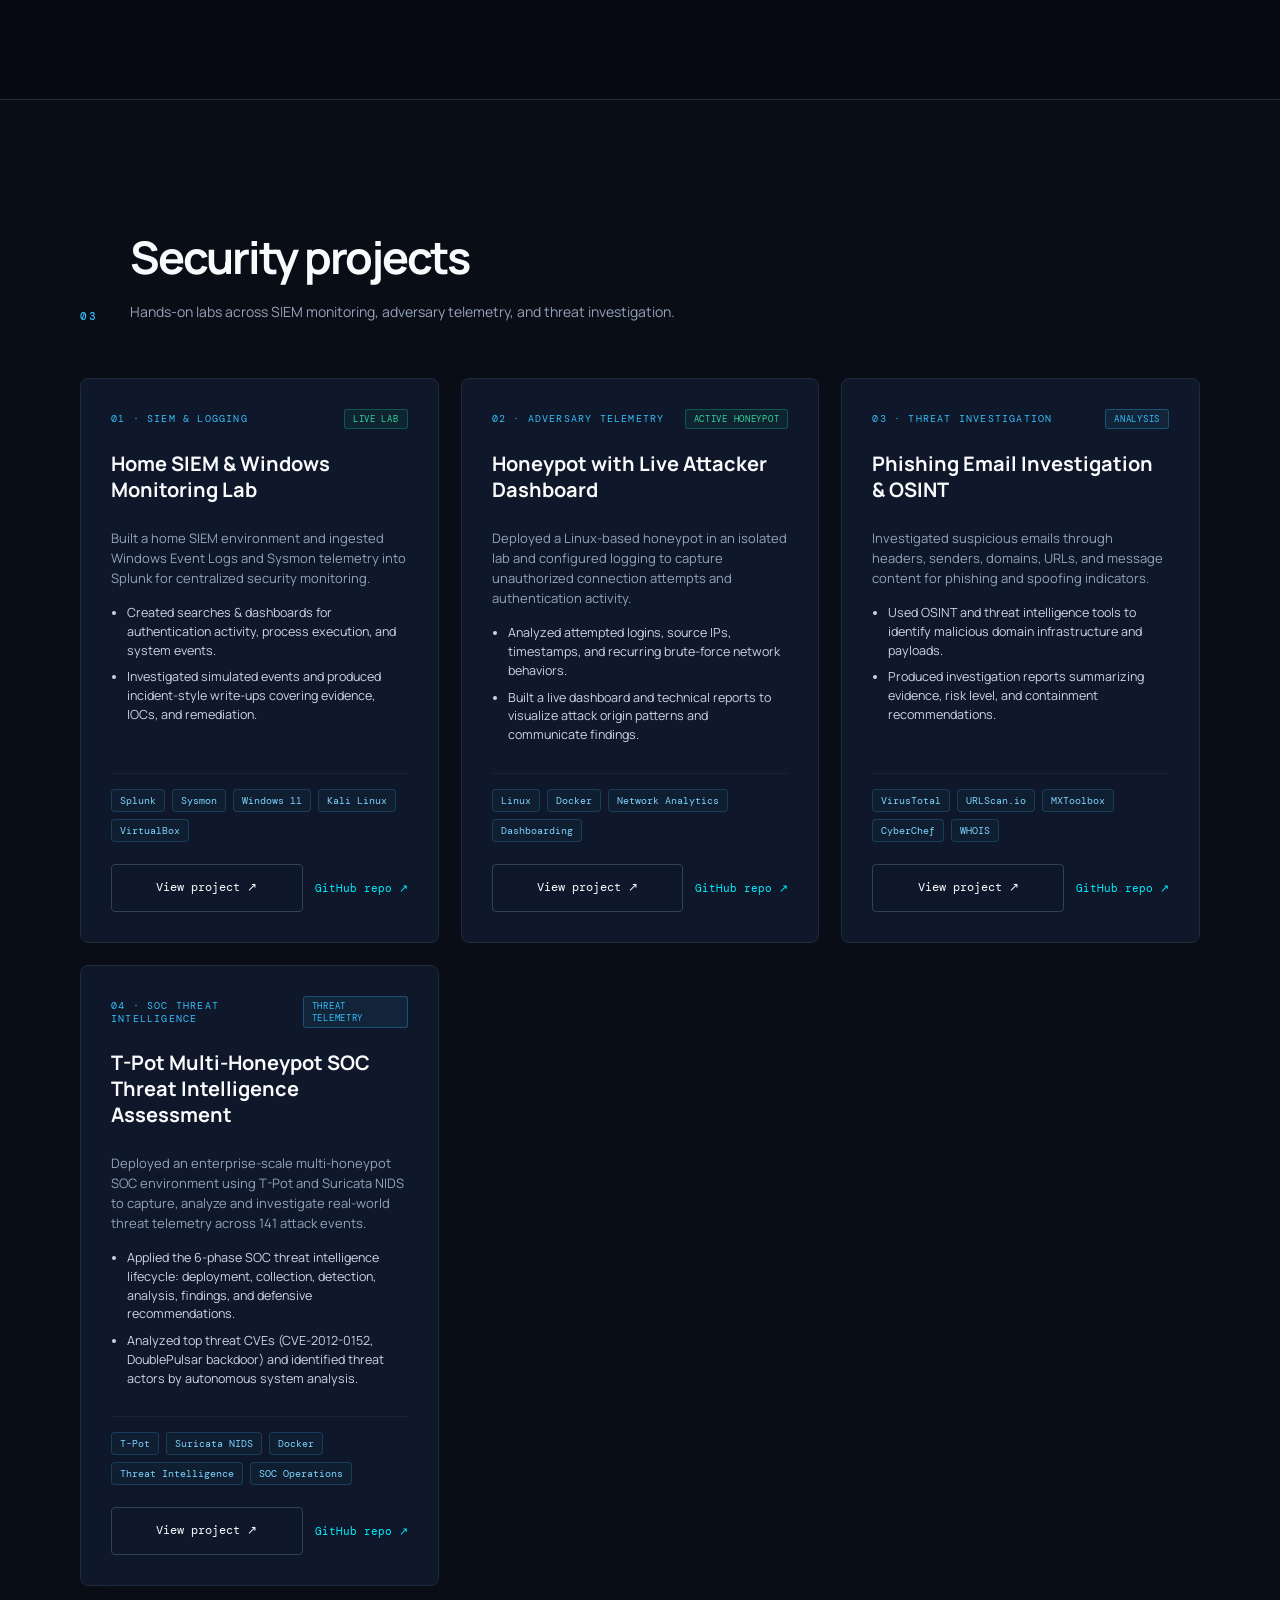
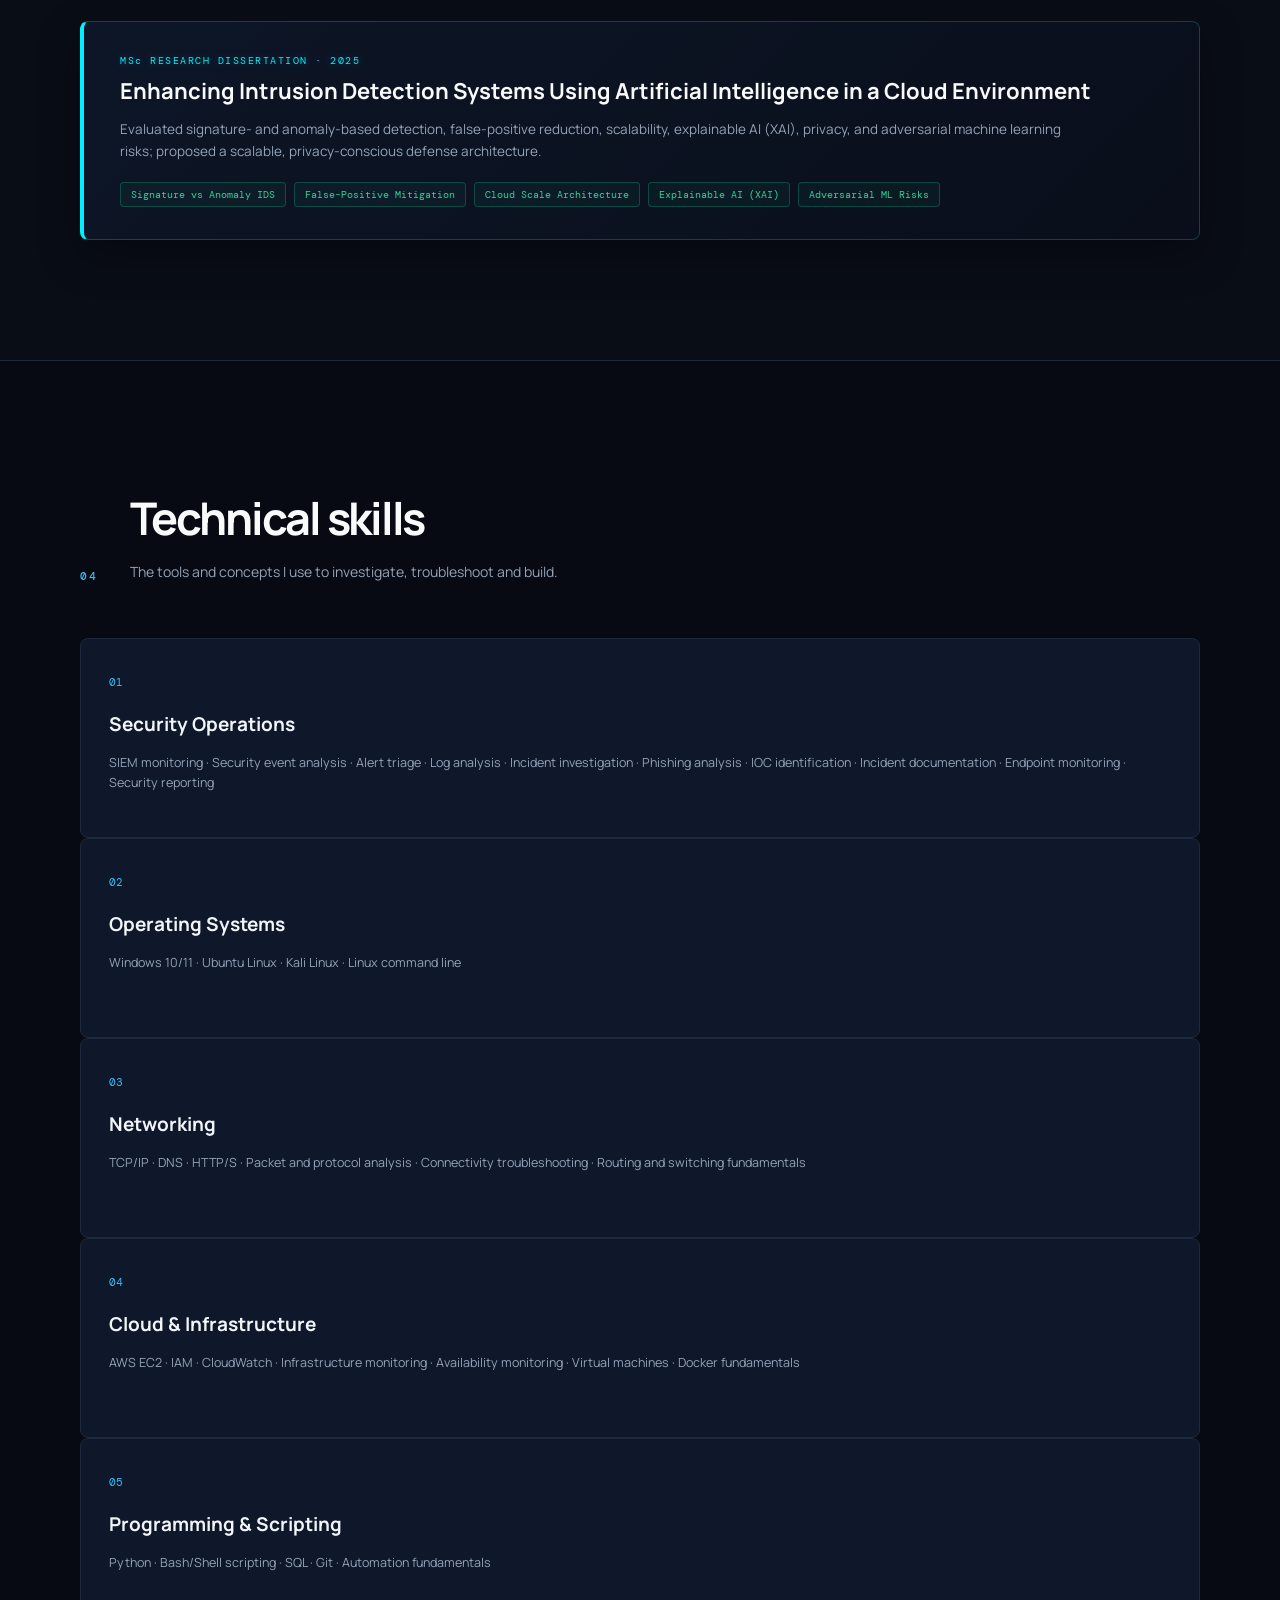
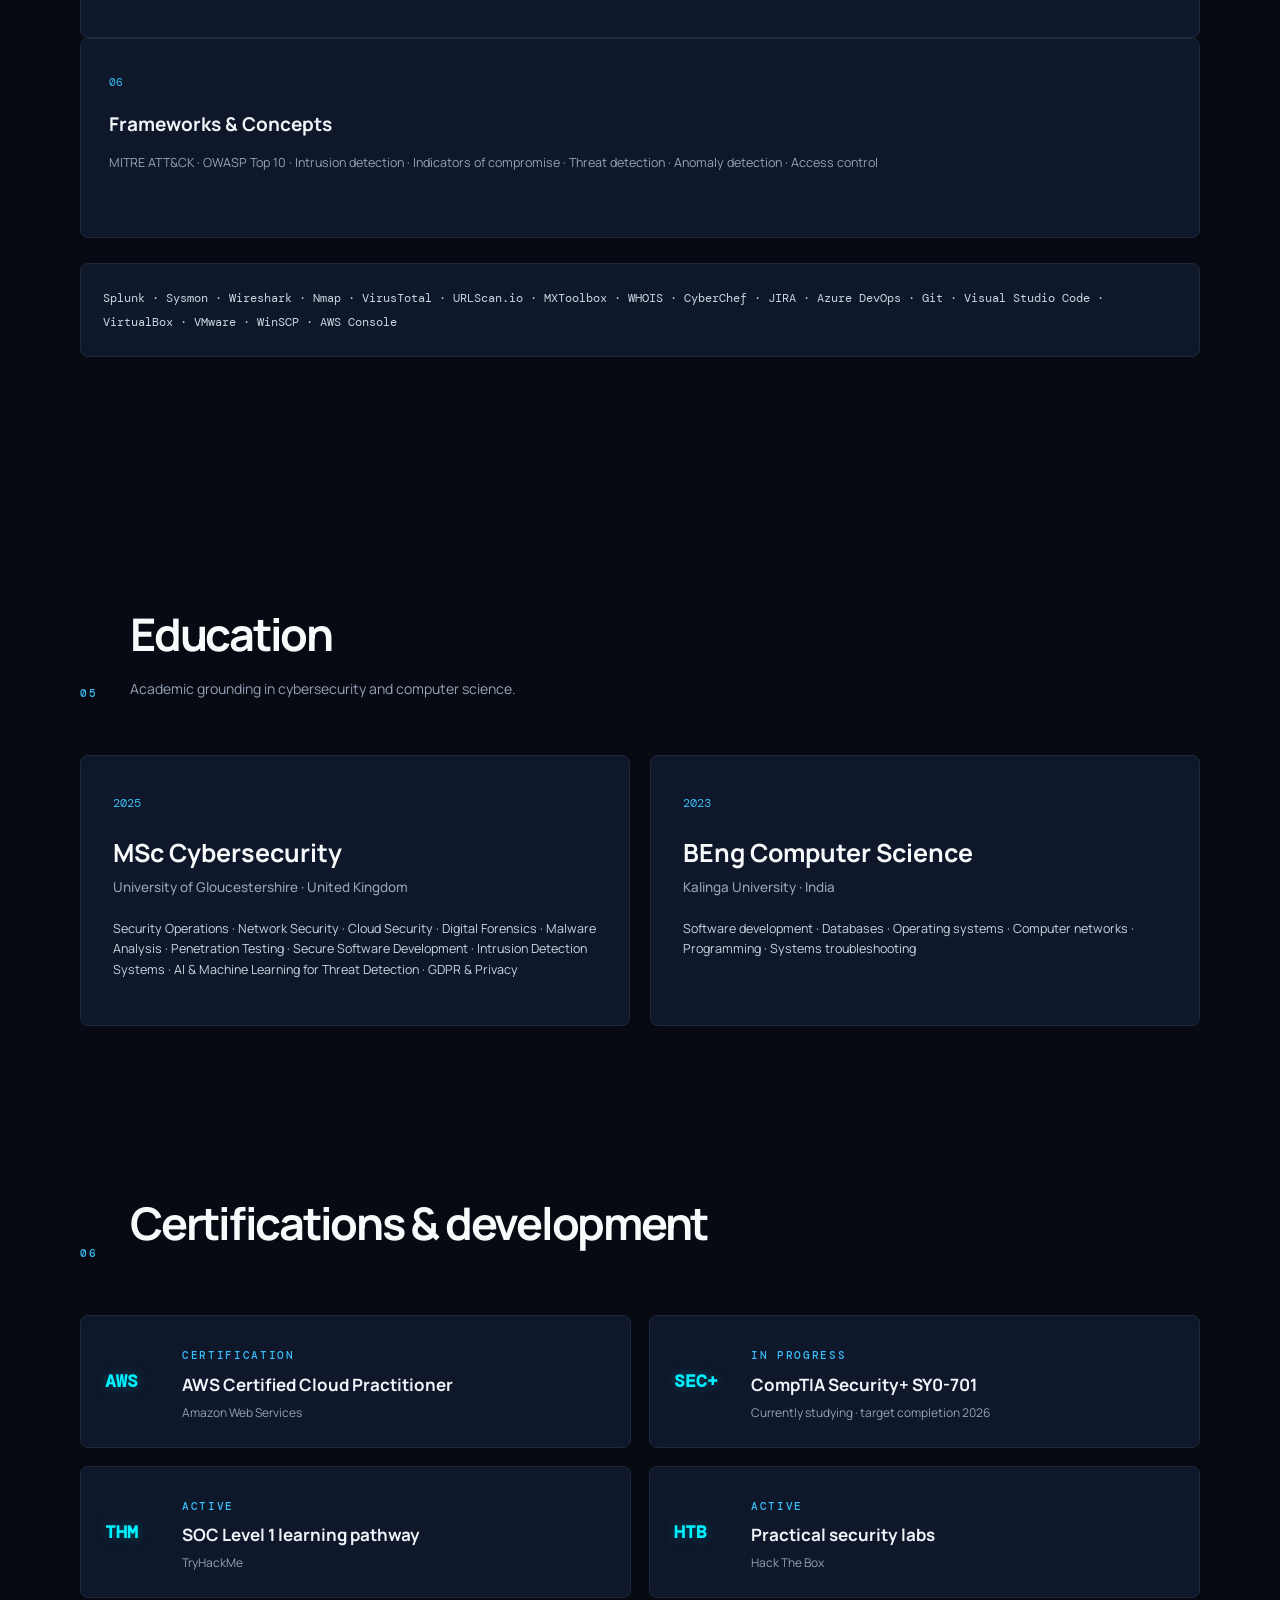
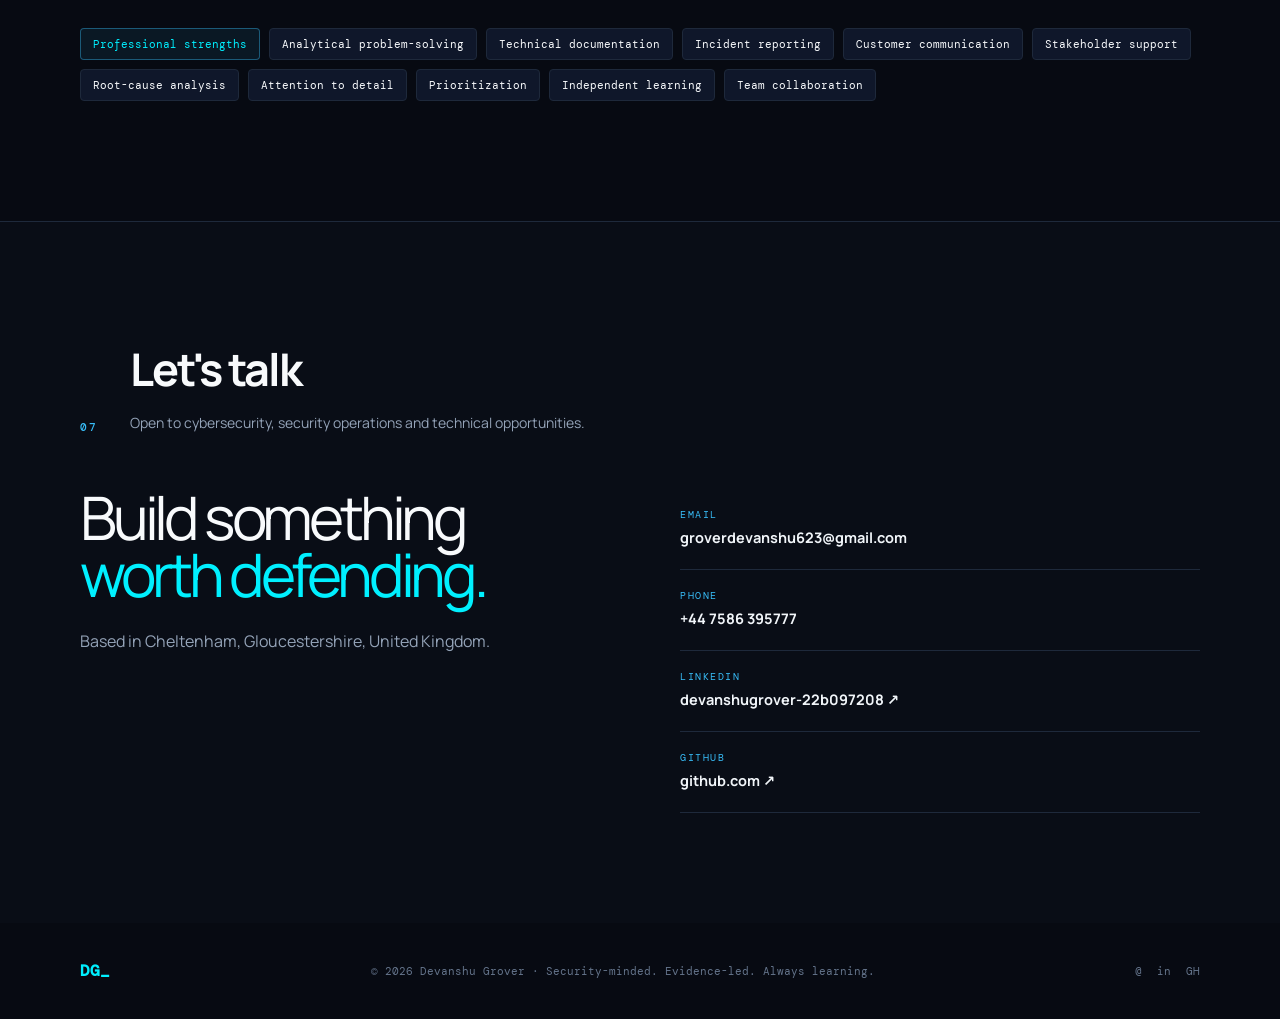
==== commit 4a6fc72e: "Add T-Pot Multi-Honeypot SOC Threat Intelligence project to portfolio" ====
--- a/index.html
+++ b/index.html
@@ -91,7 +91,7 @@
   </div>
   
   <div class="project-grid reveal stagger">
-    <article class="project">
+    <article class="project" data-project="home-siem-lab">
       <div class="project-header">
         <small>01 · SIEM & LOGGING</small>
         <span class="badge ok">LIVE LAB</span>
@@ -109,9 +109,13 @@
         <span>Kali Linux</span>
         <span>VirtualBox</span>
       </div>
-    </article>
-
-    <article class="project">
+      <div class="project-actions">
+        <a class="btn project-btn" href="project-detail.html?project=home-siem-lab">View project ↗</a>
+        <a class="project-link" href="https://github.com/Dgrover07/Home-SIEM-Windows-Lab" target="_blank" rel="noopener noreferrer">GitHub repo ↗</a>
+      </div>
+    </article>
+
+    <article class="project" data-project="honeypot-dashboard">
       <div class="project-header">
         <small>02 · ADVERSARY TELEMETRY</small>
         <span class="badge ok">ACTIVE HONEYPOT</span>
@@ -128,9 +132,13 @@
         <span>Network Analytics</span>
         <span>Dashboarding</span>
       </div>
-    </article>
-
-    <article class="project">
+      <div class="project-actions">
+        <a class="btn project-btn" href="project-detail.html?project=honeypot-dashboard">View project ↗</a>
+        <a class="project-link" href="https://github.com/Dgrover07/Honeypot-Attacker-Dashboard" target="_blank" rel="noopener noreferrer">GitHub repo ↗</a>
+      </div>
+    </article>
+
+    <article class="project" data-project="phishing-osint">
       <div class="project-header">
         <small>03 · THREAT INVESTIGATION</small>
         <span class="badge">ANALYSIS</span>
@@ -147,6 +155,34 @@
         <span>MXToolbox</span>
         <span>CyberChef</span>
         <span>WHOIS</span>
+      </div>
+      <div class="project-actions">
+        <a class="btn project-btn" href="project-detail.html?project=phishing-osint">View project ↗</a>
+        <a class="project-link" href="https://github.com/Dgrover07/Phishing-OSINT-Investigation" target="_blank" rel="noopener noreferrer">GitHub repo ↗</a>
+      </div>
+    </article>
+
+    <article class="project" data-project="tpot-soc-assessment">
+      <div class="project-header">
+        <small>04 · SOC THREAT INTELLIGENCE</small>
+        <span class="badge alert">THREAT TELEMETRY</span>
+      </div>
+      <h3>T-Pot Multi-Honeypot SOC Threat Intelligence Assessment</h3>
+      <p>Deployed an enterprise-scale multi-honeypot SOC environment using T-Pot and Suricata NIDS to capture, analyze and investigate real-world threat telemetry across 141 attack events.</p>
+      <ul>
+        <li>Applied the 6-phase SOC threat intelligence lifecycle: deployment, collection, detection, analysis, findings, and defensive recommendations.</li>
+        <li>Analyzed top threat CVEs (CVE-2012-0152, DoublePulsar backdoor) and identified threat actors by autonomous system analysis.</li>
+      </ul>
+      <div class="tags">
+        <span>T-Pot</span>
+        <span>Suricata NIDS</span>
+        <span>Docker</span>
+        <span>Threat Intelligence</span>
+        <span>SOC Operations</span>
+      </div>
+      <div class="project-actions">
+        <a class="btn project-btn" href="project-detail.html?project=tpot-soc-assessment">View project ↗</a>
+        <a class="project-link" href="https://github.com/Dgrover07/Honey_pot_project" target="_blank" rel="noopener noreferrer">GitHub repo ↗</a>
       </div>
     </article>
   </div>
--- a/styles.css
+++ b/styles.css
@@ -680,6 +680,174 @@
   color: #070a12;
   background: var(--gold2);
   box-shadow: 0 0 12px rgba(0, 240, 255, 0.4);
+}
+
+.project-actions {
+  display: flex;
+  align-items: center;
+  justify-content: space-between;
+  gap: 12px;
+  margin-top: 22px;
+}
+
+.project-btn {
+  flex: 1;
+  text-align: center;
+}
+
+.project-link {
+  font: 11px 'DM Mono', monospace;
+  color: var(--gold2);
+  transition: opacity 0.3s ease;
+}
+
+.project-link:hover {
+  opacity: 0.8;
+}
+
+.project-detail-shell {
+  max-width: var(--max);
+  margin: auto;
+  padding: 130px 30px 70px;
+}
+
+.project-detail-shell .back-link {
+  display: inline-flex;
+  align-items: center;
+  gap: 10px;
+  color: var(--gold2);
+  font: 11px 'DM Mono', monospace;
+  letter-spacing: 0.12em;
+  text-transform: uppercase;
+  margin-bottom: 18px;
+}
+
+.project-page-header {
+  border: 1px solid rgba(56, 189, 248, 0.2);
+  background: rgba(15, 23, 42, 0.9);
+  border-radius: 12px;
+  padding: 32px;
+  box-shadow: 0 20px 60px rgba(2, 6, 23, 0.5);
+}
+
+.project-page-header .detail-badge {
+  display: inline-block;
+  margin-bottom: 18px;
+  font: 10px 'DM Mono', monospace;
+  color: var(--emerald-glow);
+  background: rgba(16, 185, 129, 0.08);
+  border: 1px solid rgba(16, 185, 129, 0.35);
+  padding: 6px 10px;
+  border-radius: 4px;
+  letter-spacing: 0.12em;
+  text-transform: uppercase;
+}
+
+.project-page-header h1 {
+  font-size: clamp(36px, 5vw, 64px);
+  line-height: 1.05;
+  letter-spacing: -0.05em;
+  margin: 0 0 12px;
+  color: #f8fafc;
+}
+
+.project-page-header p {
+  color: var(--muted);
+  max-width: 760px;
+  font-size: 16px;
+  margin: 0 0 24px;
+}
+
+.project-detail-actions {
+  display: flex;
+  flex-wrap: wrap;
+  gap: 14px;
+  margin-bottom: 16px;
+}
+
+.project-detail-shell .project-tags {
+  display: flex;
+  flex-wrap: wrap;
+  gap: 8px;
+  border-top: none;
+  padding-top: 0;
+}
+
+.project-content {
+  display: grid;
+  grid-template-columns: 1.5fr 0.8fr;
+  gap: 24px;
+  margin-top: 30px;
+}
+
+.project-card,
+.project-side .project-meta {
+  border: 1px solid var(--line);
+  background: #0f172a;
+  border-radius: 12px;
+  padding: 26px 28px;
+}
+
+.project-card h2,
+.project-side h3 {
+  margin: 0 0 14px;
+  color: #f8fafc;
+  font-size: 24px;
+}
+
+.project-card p,
+.project-side p,
+.project-side li {
+  color: var(--muted);
+  font-size: 14px;
+  line-height: 1.7;
+}
+
+.project-card ul,
+.project-side ul {
+  margin: 16px 0 0;
+  padding-left: 18px;
+}
+
+.project-side {
+  display: flex;
+  flex-direction: column;
+  gap: 20px;
+}
+
+.inline-link {
+  display: inline-block;
+  margin-top: 10px;
+  color: var(--gold2);
+  font: 11px 'DM Mono', monospace;
+  letter-spacing: 0.08em;
+  text-transform: uppercase;
+}
+
+@media (max-width: 850px) {
+  .project-content {
+    grid-template-columns: 1fr;
+  }
+}
+
+@media (max-width: 550px) {
+  .project-detail-shell {
+    padding-left: 20px;
+    padding-right: 20px;
+  }
+
+  .project-page-header {
+    padding: 24px 20px;
+  }
+
+  .project-actions {
+    flex-direction: column;
+    align-items: stretch;
+  }
+
+  .project-btn {
+    width: 100%;
+  }
 }
 
 /* ═══════════════════════════════════════
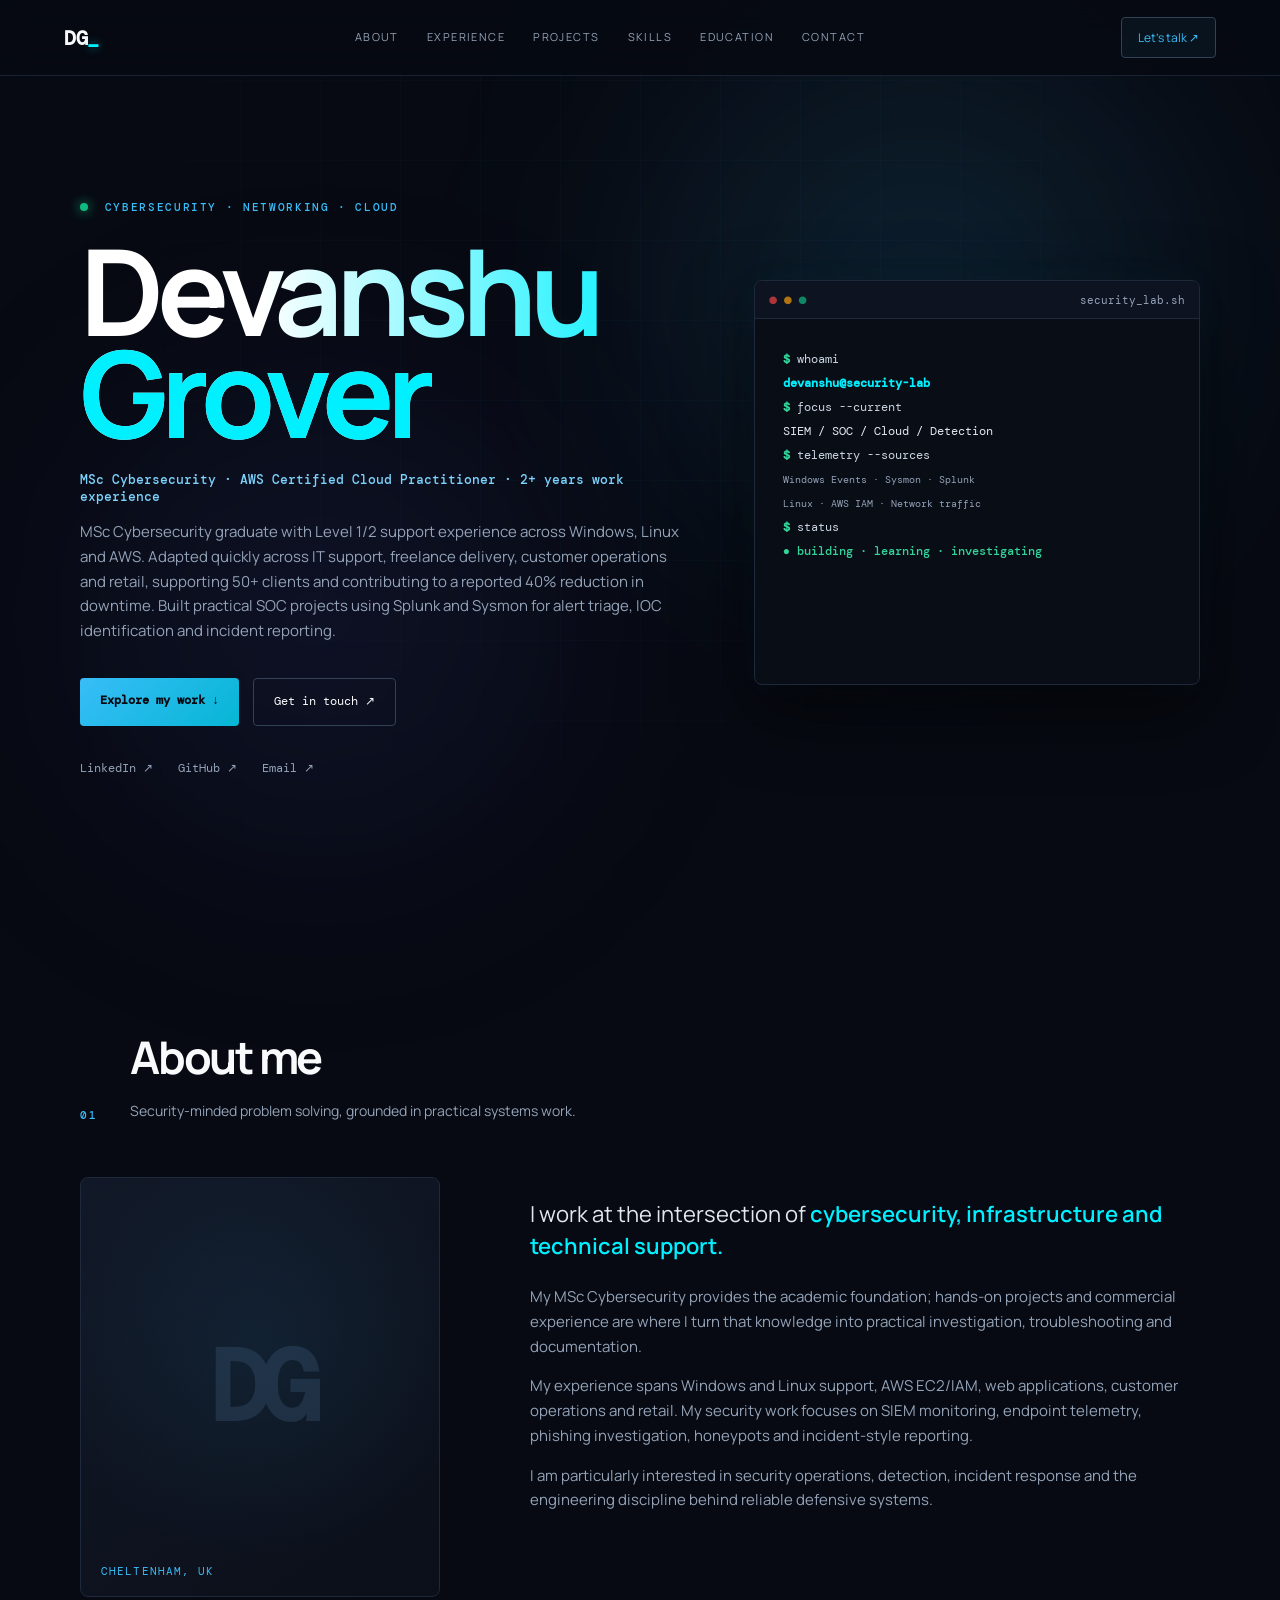
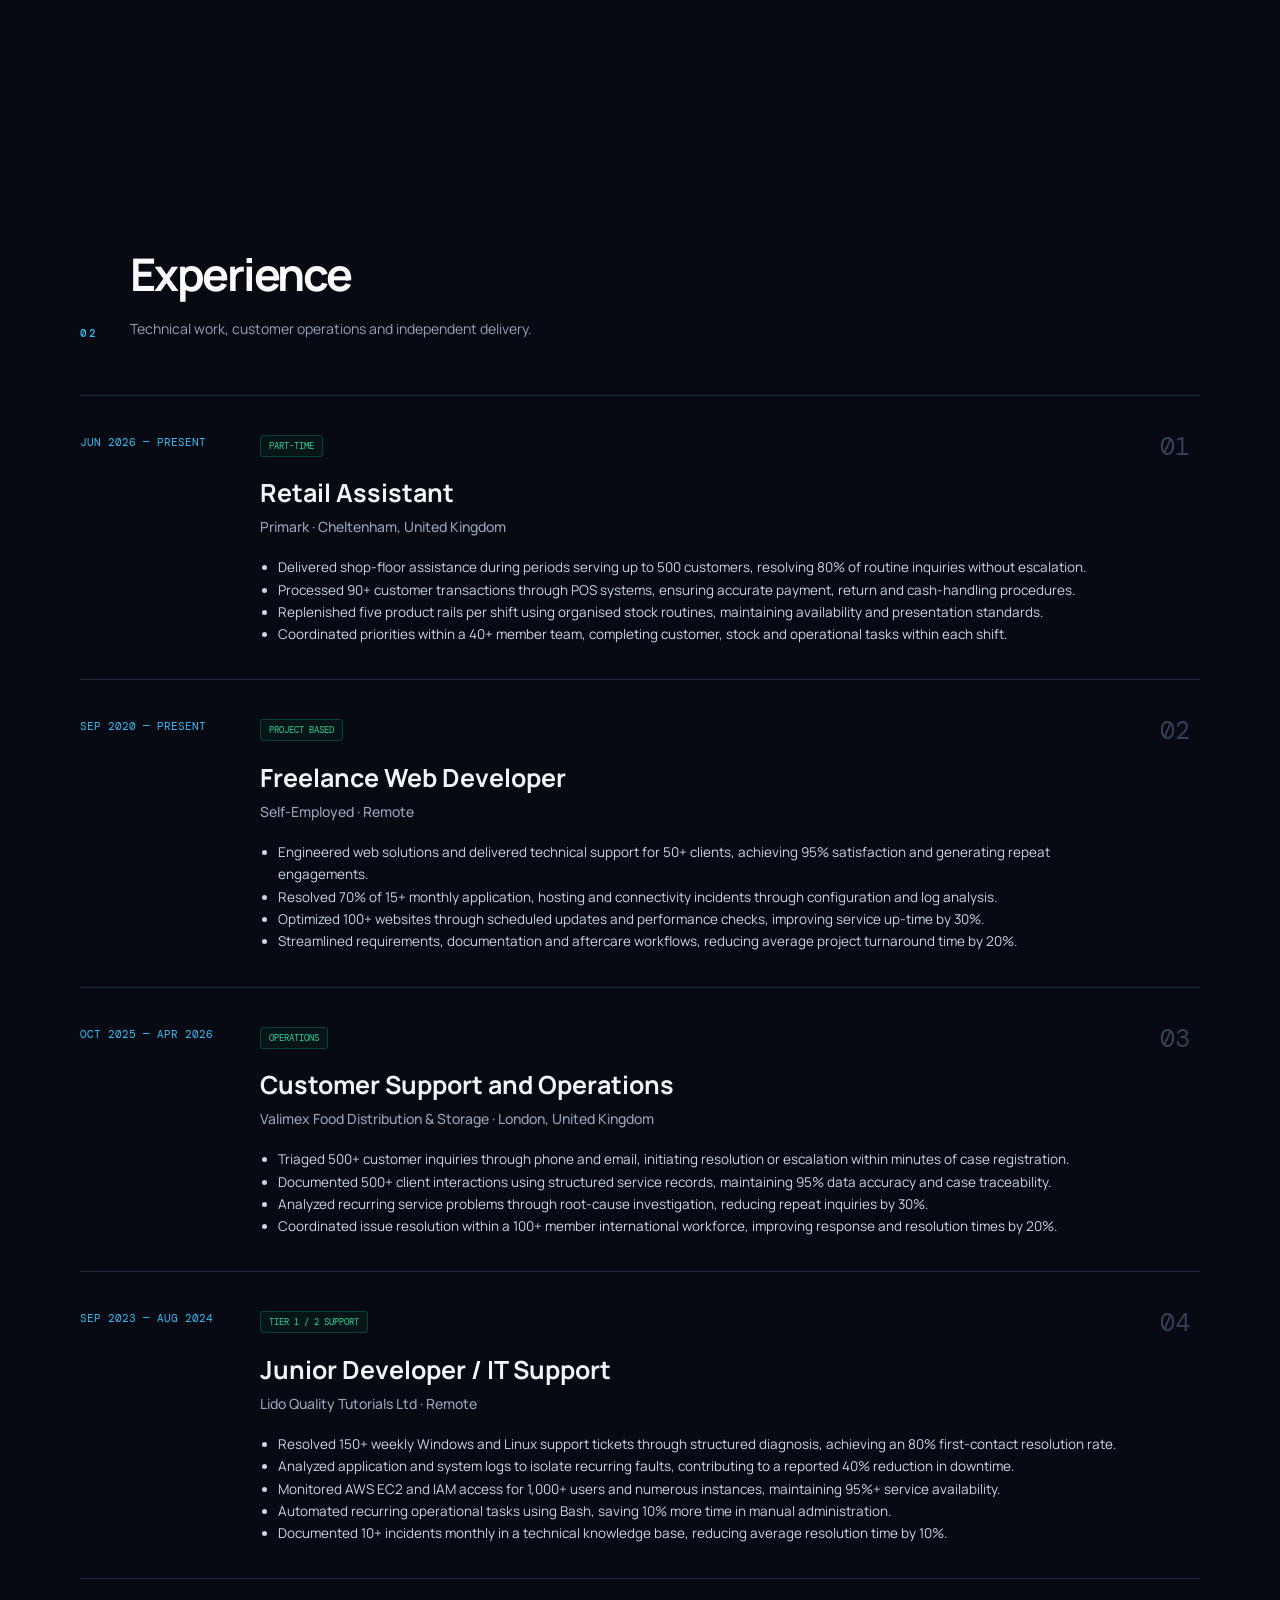
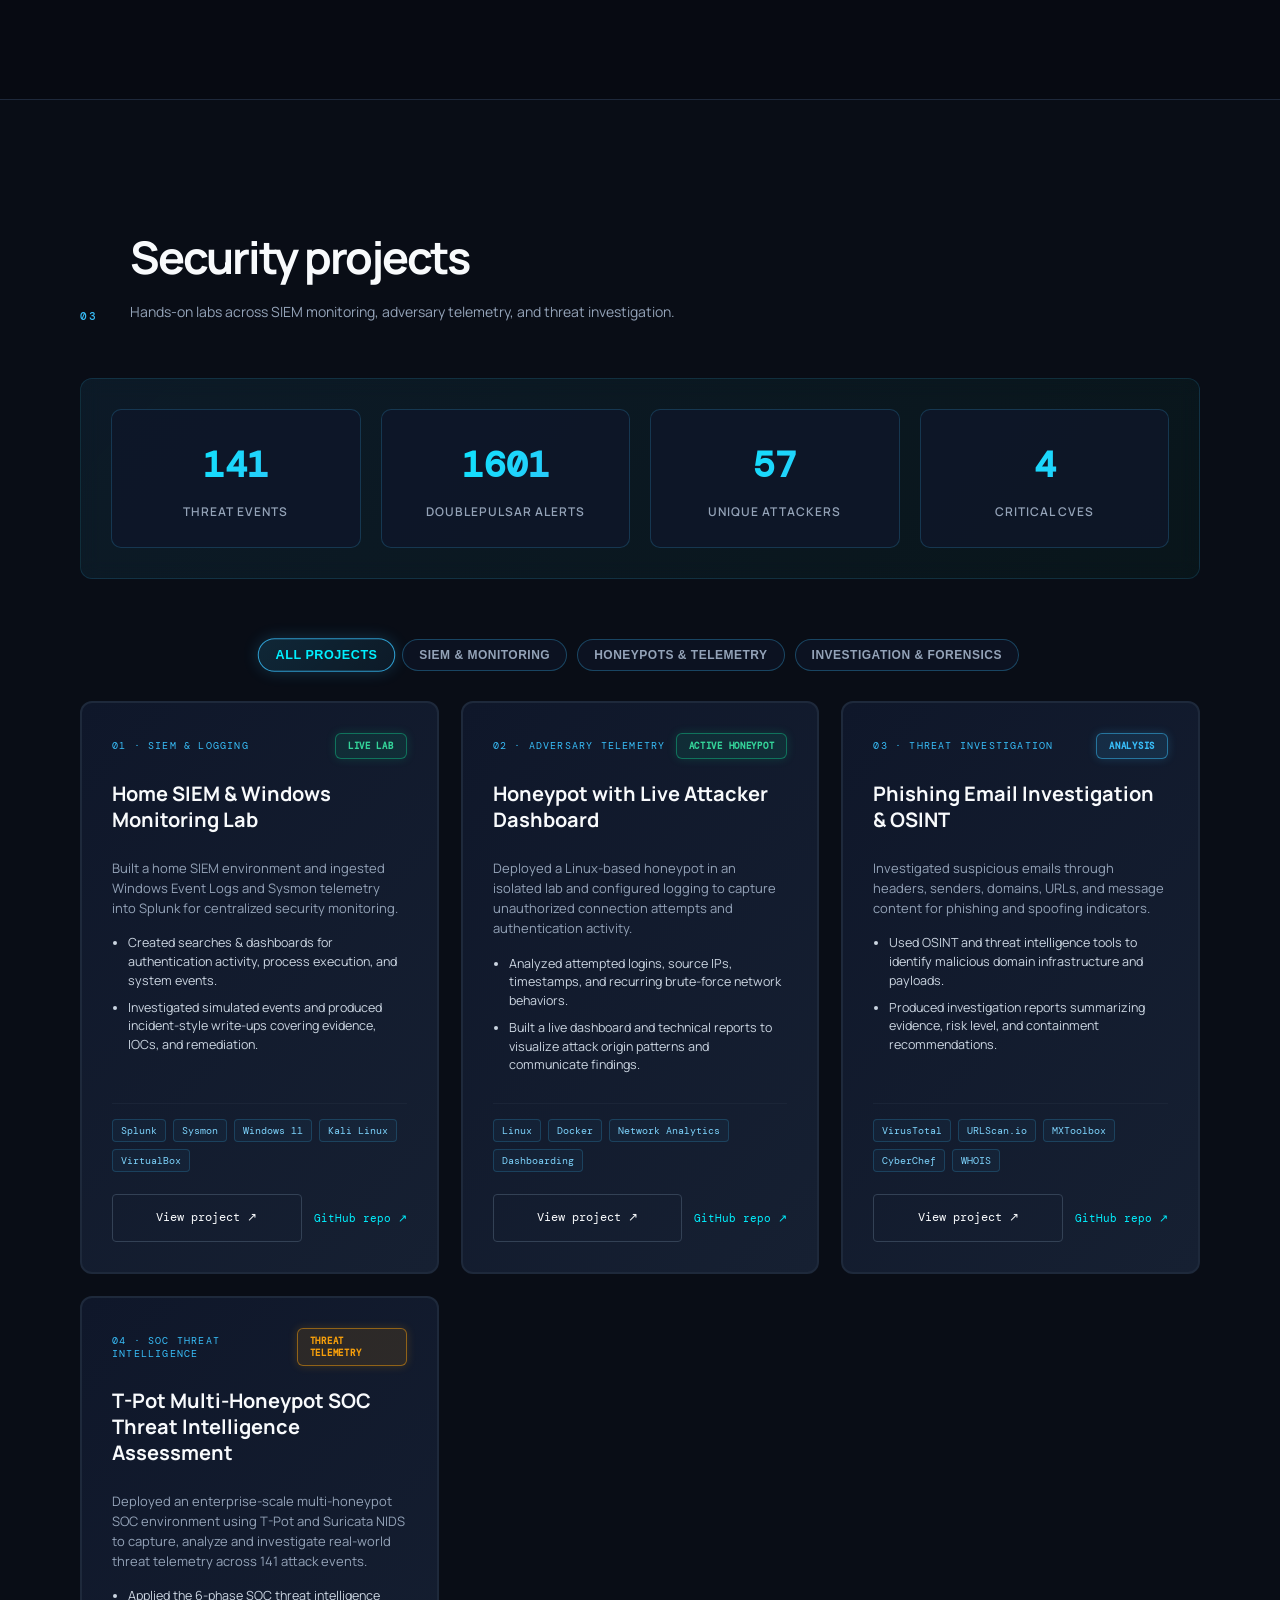
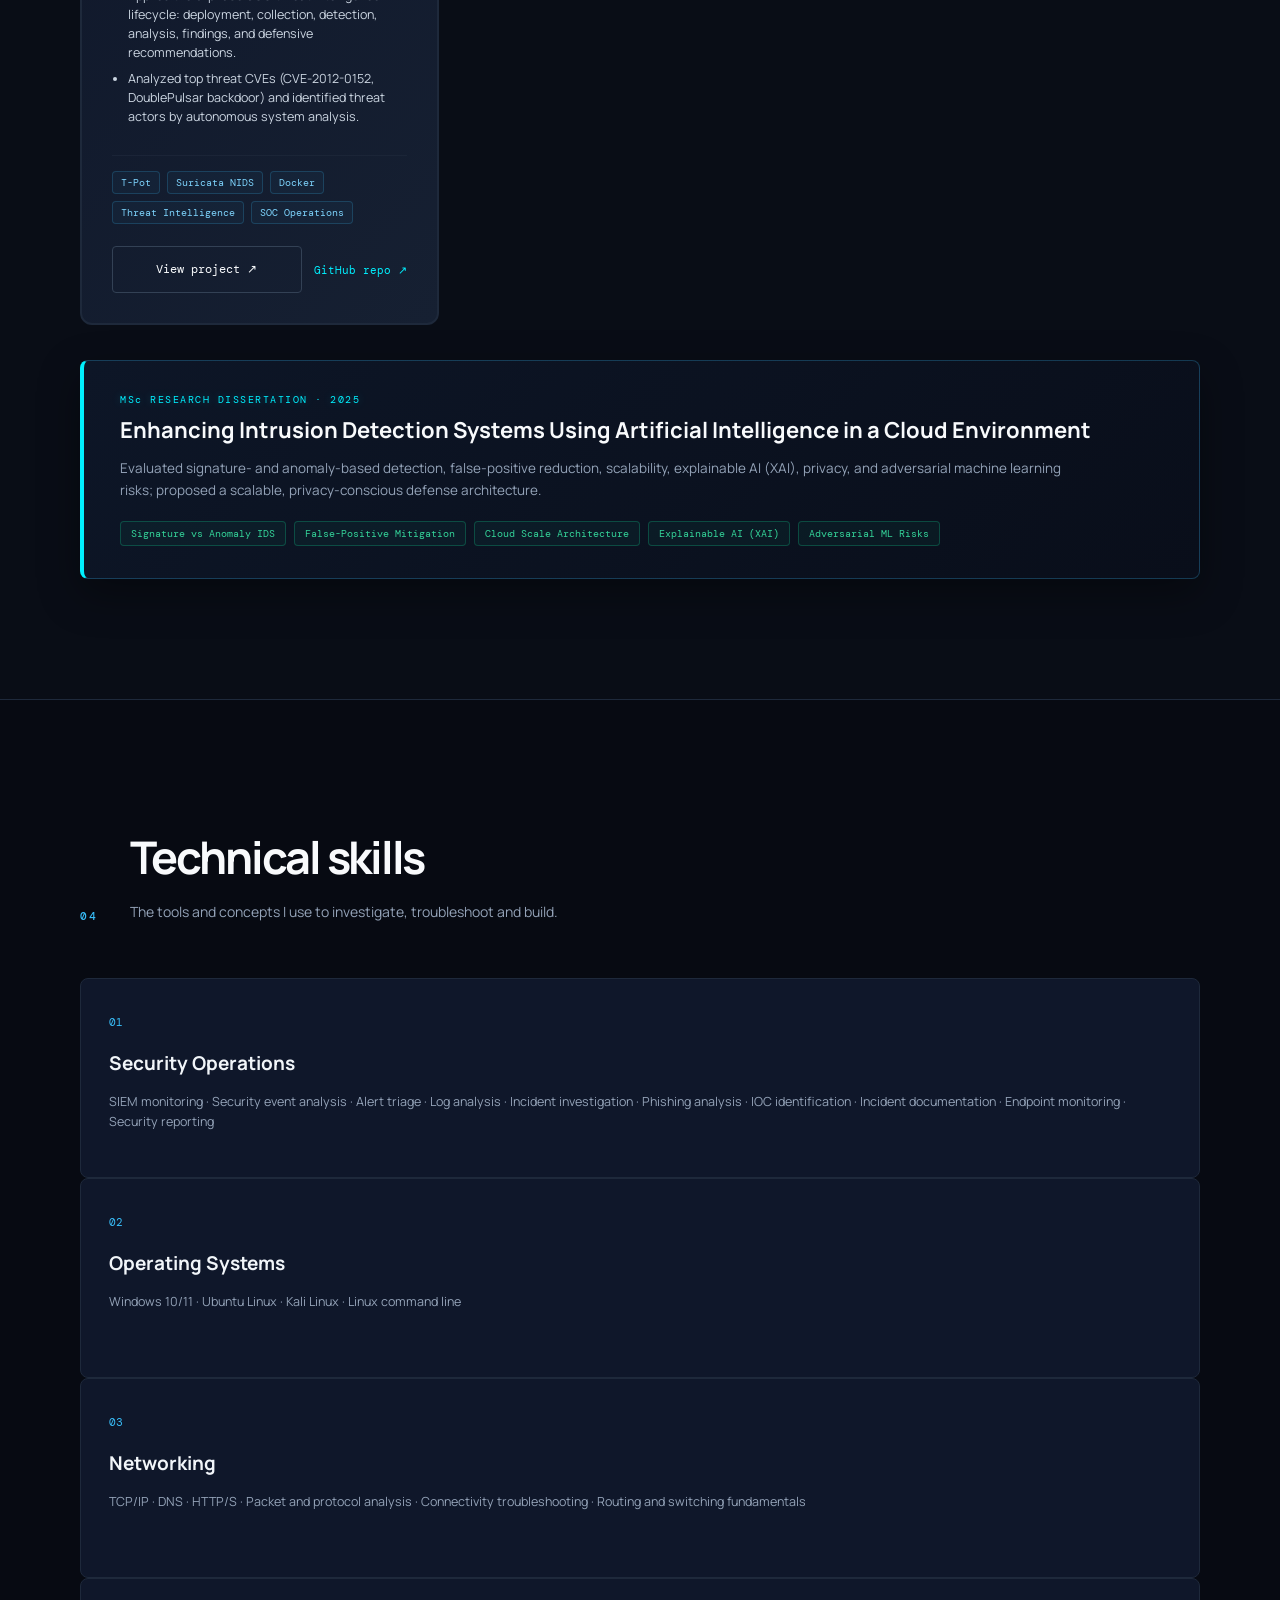
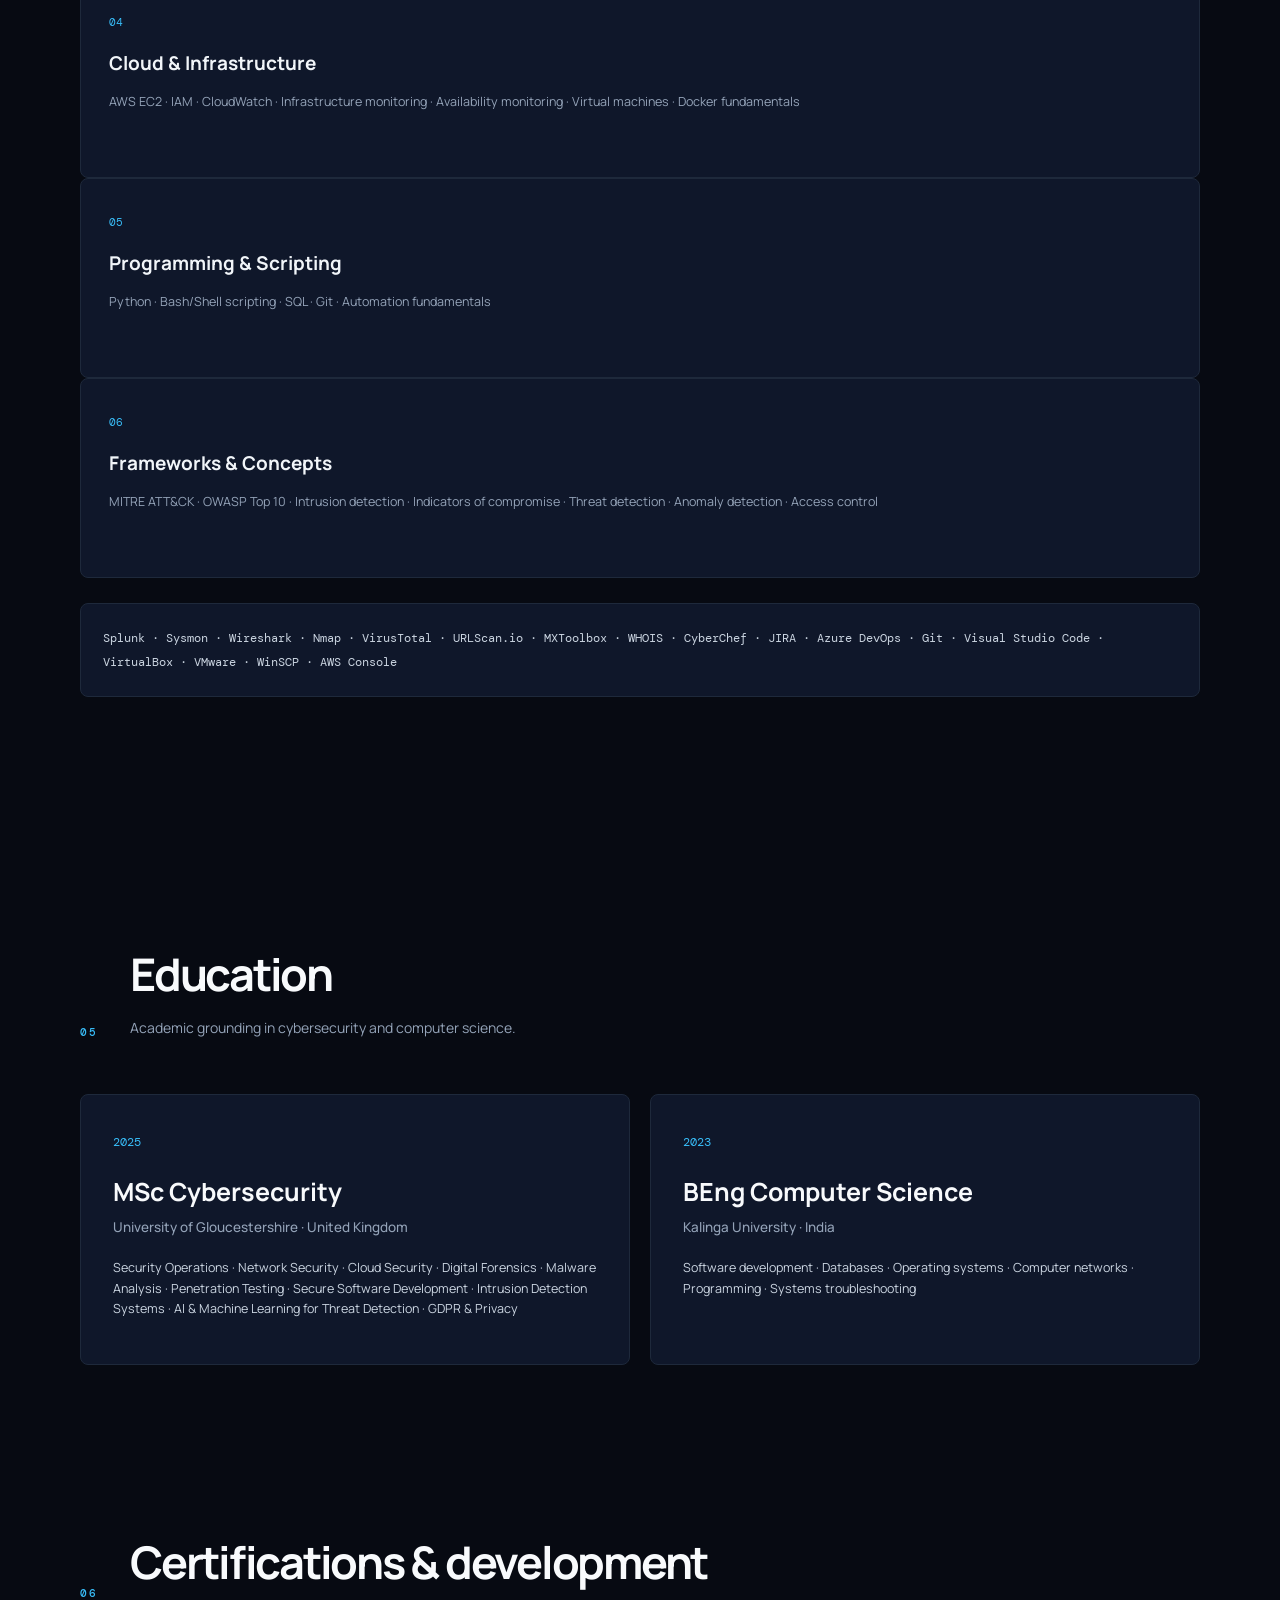
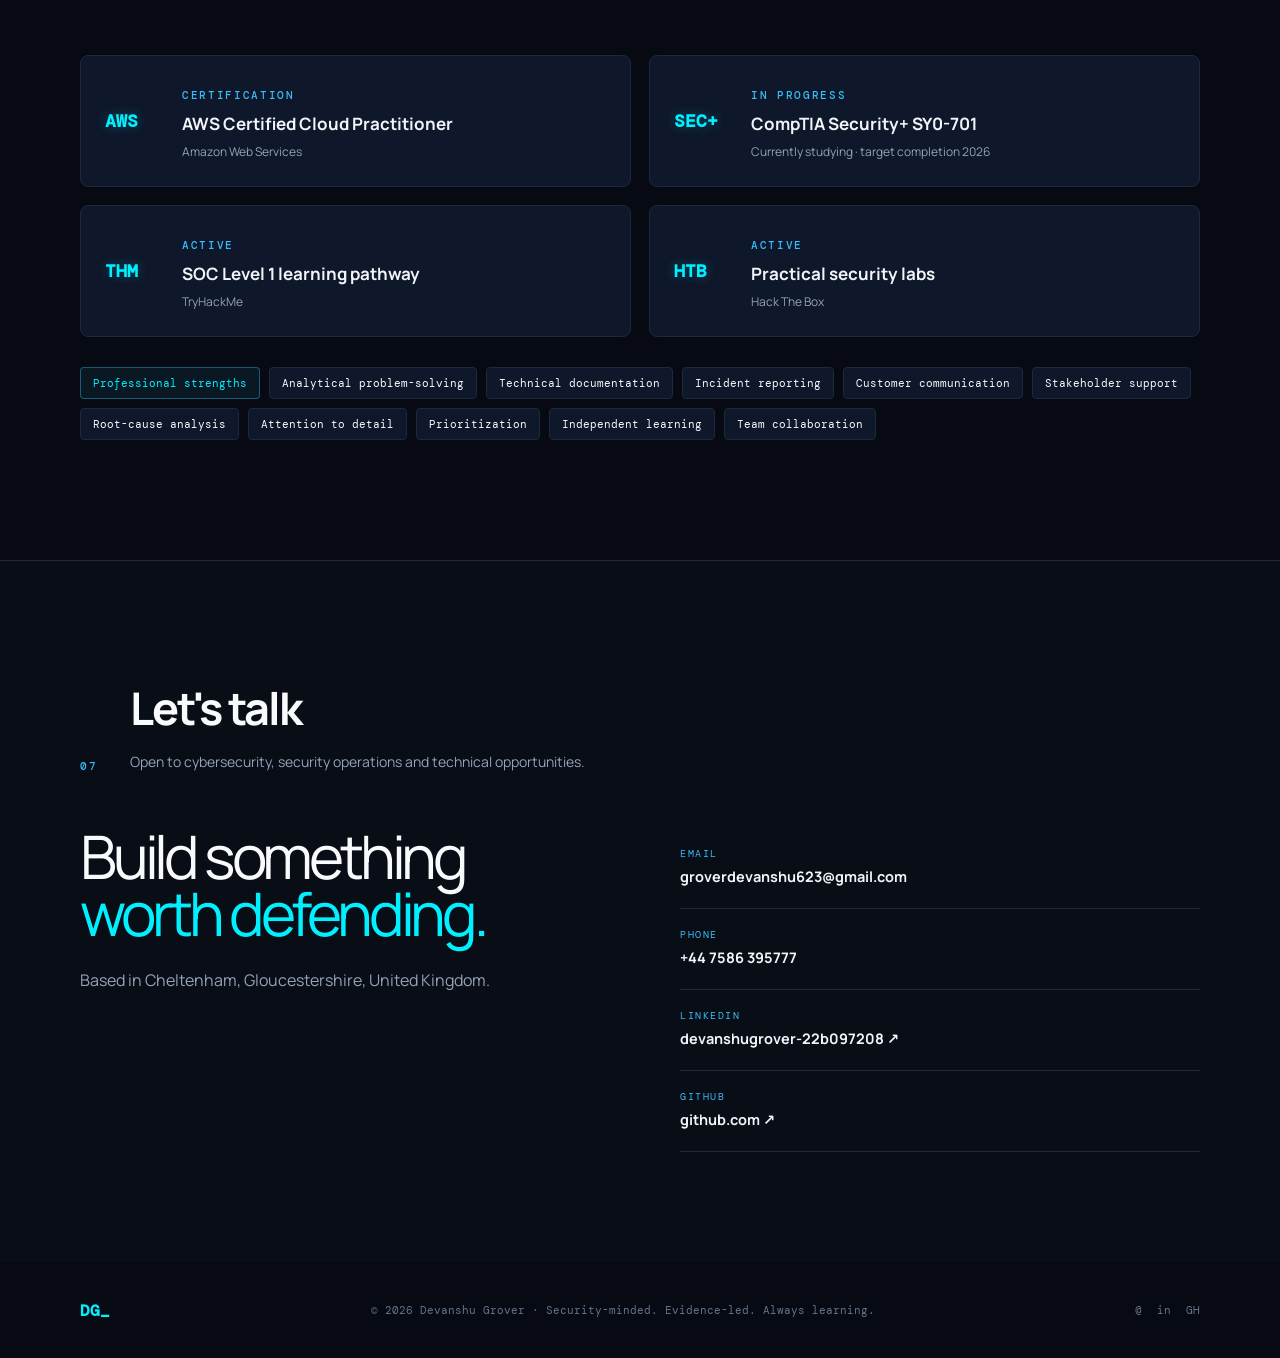
==== commit 80b66064: "🎨 4 High-Impact Portfolio Upgrades: Enhanced project cards, live stats dashboard, gradient text acce" ====
--- a/index.html
+++ b/index.html
@@ -89,9 +89,35 @@
     <h2>Security projects</h2>
     <p>Hands-on labs across SIEM monitoring, adversary telemetry, and threat investigation.</p>
   </div>
+
+  <div class="stats-dashboard reveal">
+    <div class="stat-card">
+      <div class="stat-number" data-count="141">0</div>
+      <div class="stat-label">Threat Events</div>
+    </div>
+    <div class="stat-card">
+      <div class="stat-number" data-count="1601">0</div>
+      <div class="stat-label">DoublePulsar Alerts</div>
+    </div>
+    <div class="stat-card">
+      <div class="stat-number" data-count="57">0</div>
+      <div class="stat-label">Unique Attackers</div>
+    </div>
+    <div class="stat-card">
+      <div class="stat-number" data-count="4">0</div>
+      <div class="stat-label">Critical CVEs</div>
+    </div>
+  </div>
+
+  <div class="filter-tags reveal delay">
+    <button class="filter-tag active" data-filter="all">All Projects</button>
+    <button class="filter-tag" data-filter="siem">SIEM & Monitoring</button>
+    <button class="filter-tag" data-filter="honeypot">Honeypots & Telemetry</button>
+    <button class="filter-tag" data-filter="investigation">Investigation & Forensics</button>
+  </div>
   
   <div class="project-grid reveal stagger">
-    <article class="project" data-project="home-siem-lab">
+    <article class="project" data-project="home-siem-lab" data-filter="siem">
       <div class="project-header">
         <small>01 · SIEM & LOGGING</small>
         <span class="badge ok">LIVE LAB</span>
@@ -115,7 +141,7 @@
       </div>
     </article>
 
-    <article class="project" data-project="honeypot-dashboard">
+    <article class="project" data-project="honeypot-dashboard" data-filter="honeypot">
       <div class="project-header">
         <small>02 · ADVERSARY TELEMETRY</small>
         <span class="badge ok">ACTIVE HONEYPOT</span>
@@ -138,7 +164,7 @@
       </div>
     </article>
 
-    <article class="project" data-project="phishing-osint">
+    <article class="project" data-project="phishing-osint" data-filter="investigation">
       <div class="project-header">
         <small>03 · THREAT INVESTIGATION</small>
         <span class="badge">ANALYSIS</span>
@@ -162,7 +188,7 @@
       </div>
     </article>
 
-    <article class="project" data-project="tpot-soc-assessment">
+    <article class="project" data-project="tpot-soc-assessment" data-filter="honeypot">
       <div class="project-header">
         <small>04 · SOC THREAT INTELLIGENCE</small>
         <span class="badge alert">THREAT TELEMETRY</span>
--- a/styles.css
+++ b/styles.css
@@ -568,6 +568,140 @@
 }
 
 /* ═══════════════════════════════════════
+   GRADIENT TEXT & GLOWING ACCENTS
+   ═══════════════════════════════════════ */
+.gradient-text {
+  background: linear-gradient(120deg, #00f0ff, #38bdf8, #00f0ff);
+  -webkit-background-clip: text;
+  -webkit-text-fill-color: transparent;
+  background-clip: text;
+  animation: gradient-shift 6s ease-in-out infinite;
+}
+
+.section-title h2 {
+  position: relative;
+  display: inline-block;
+}
+
+.section-title h2::after {
+  content: "";
+  position: absolute;
+  bottom: -8px;
+  left: 0;
+  width: 0;
+  height: 3px;
+  background: linear-gradient(90deg, var(--gold2), var(--gold), transparent);
+  transition: width 0.6s cubic-bezier(0.4, 0, 0.2, 1);
+}
+
+.section-title:hover h2::after {
+  width: 100%;
+}
+
+/* ═══════════════════════════════════════
+   STATS DASHBOARD
+   ═══════════════════════════════════════ */
+.stats-dashboard {
+  display: grid;
+  grid-template-columns: repeat(4, 1fr);
+  gap: 20px;
+  margin: 40px 0 60px;
+  padding: 30px;
+  background: linear-gradient(135deg, rgba(56, 189, 248, 0.08), rgba(16, 185, 129, 0.05));
+  border: 1px solid rgba(56, 189, 248, 0.15);
+  border-radius: 12px;
+  backdrop-filter: blur(10px);
+}
+
+.stat-card {
+  padding: 25px;
+  border: 1px solid rgba(56, 189, 248, 0.2);
+  background: rgba(15, 23, 42, 0.8);
+  border-radius: 10px;
+  text-align: center;
+  transition: all 0.4s ease;
+  position: relative;
+  overflow: hidden;
+}
+
+.stat-card::before {
+  content: "";
+  position: absolute;
+  inset: 0;
+  background: radial-gradient(circle at 50% 0%, rgba(56, 189, 248, 0.1), transparent 70%);
+  opacity: 0;
+  transition: opacity 0.4s ease;
+}
+
+.stat-card:hover {
+  border-color: rgba(56, 189, 248, 0.5);
+  box-shadow: 0 10px 40px rgba(56, 189, 248, 0.15), inset 0 1px 0 rgba(56, 189, 248, 0.1);
+  transform: translateY(-4px);
+}
+
+.stat-card:hover::before {
+  opacity: 1;
+}
+
+.stat-number {
+  font-size: 36px;
+  font-weight: 800;
+  background: linear-gradient(120deg, #00f0ff, #38bdf8);
+  -webkit-background-clip: text;
+  -webkit-text-fill-color: transparent;
+  background-clip: text;
+  font-family: 'DM Mono', monospace;
+  margin-bottom: 8px;
+  animation: stat-appear 0.6s cubic-bezier(0.34, 1.56, 0.64, 1);
+}
+
+.stat-label {
+  font-size: 12px;
+  text-transform: uppercase;
+  letter-spacing: 1px;
+  color: var(--muted);
+  font-weight: 600;
+}
+
+.stat-card:nth-child(1) .stat-number { color: #00f0ff; }
+.stat-card:nth-child(2) .stat-number { color: #38bdf8; }
+.stat-card:nth-child(3) .stat-number { color: #10b981; }
+.stat-card:nth-child(4) .stat-number { color: #f59e0b; }
+
+/* ═══════════════════════════════════════
+   PROJECT FILTER TAGS
+   ═══════════════════════════════════════ */
+.filter-tags {
+  display: flex;
+  gap: 10px;
+  margin-bottom: 30px;
+  flex-wrap: wrap;
+  justify-content: center;
+}
+
+.filter-tag {
+  padding: 8px 16px;
+  border: 1px solid rgba(56, 189, 248, 0.3);
+  background: rgba(15, 23, 42, 0.6);
+  border-radius: 20px;
+  font-size: 12px;
+  text-transform: uppercase;
+  letter-spacing: 0.5px;
+  cursor: pointer;
+  transition: all 0.3s ease;
+  color: var(--muted);
+}
+
+.filter-tag:hover,
+.filter-tag.active {
+  border-color: rgba(56, 189, 248, 0.8);
+  background: linear-gradient(135deg, rgba(56, 189, 248, 0.15), rgba(56, 189, 248, 0.08));
+  color: var(--gold2);
+  box-shadow: 0 0 15px rgba(56, 189, 248, 0.2);
+  transform: scale(1.05);
+}
+
+/* ═══════════════════════════════════════
    PROJECTS GRID & CARDS
    ═══════════════════════════════════════ */
 .project-grid {
@@ -577,20 +711,37 @@
 }
 
 .project {
-  border: 1px solid var(--line);
+  border: 2px solid var(--line);
   padding: 30px;
-  background: #0f172a;
-  border-radius: 8px;
+  background: linear-gradient(135deg, #0f172a 0%, #162032 100%);
+  border-radius: 12px;
   display: flex;
   flex-direction: column;
   justify-content: space-between;
-  transition: transform 0.4s cubic-bezier(0.4, 0, 0.2, 1), box-shadow 0.4s ease, border-color 0.4s ease;
+  transition: transform 0.4s cubic-bezier(0.4, 0, 0.2, 1), box-shadow 0.4s ease, border-color 0.4s ease, background 0.4s ease;
+  position: relative;
+  overflow: hidden;
+}
+
+.project::before {
+  content: "";
+  position: absolute;
+  inset: 0;
+  background: radial-gradient(600px at 50% 50%, rgba(56, 189, 248, 0.15), transparent);
+  opacity: 0;
+  transition: opacity 0.4s ease;
+  pointer-events: none;
 }
 
 .project:hover {
-  transform: translateY(-6px);
-  box-shadow: 0 20px 60px rgba(0, 0, 0, 0.5), 0 0 30px rgba(56, 189, 248, 0.12);
-  border-color: rgba(56, 189, 248, 0.45);
+  transform: translateY(-8px);
+  box-shadow: 0 25px 80px rgba(0, 0, 0, 0.6), 0 0 40px rgba(56, 189, 248, 0.25), inset 0 1px 0 rgba(56, 189, 248, 0.2);
+  border-color: rgba(56, 189, 248, 0.7);
+  background: linear-gradient(135deg, #162032 0%, #1e2847 100%);
+}
+
+.project:hover::before {
+  opacity: 1;
 }
 
 .project-header {
@@ -609,17 +760,29 @@
 .badge {
   font: 9px 'DM Mono', monospace;
   color: var(--gold);
-  border: 1px solid rgba(56, 189, 248, 0.3);
-  background: rgba(56, 189, 248, 0.08);
-  padding: 3px 8px;
-  border-radius: 3px;
+  border: 1.5px solid rgba(56, 189, 248, 0.5);
+  background: rgba(56, 189, 248, 0.12);
+  padding: 6px 12px;
+  border-radius: 6px;
   letter-spacing: 0.08em;
+  animation: badge-pulse 2.5s ease-in-out infinite;
+  box-shadow: 0 0 10px rgba(56, 189, 248, 0.2);
+  text-transform: uppercase;
+  font-weight: 600;
 }
 
 .badge.ok {
   color: var(--emerald-glow);
-  border-color: rgba(16, 185, 129, 0.35);
-  background: rgba(16, 185, 129, 0.08);
+  border-color: rgba(16, 185, 129, 0.5);
+  background: rgba(16, 185, 129, 0.12);
+  box-shadow: 0 0 10px rgba(16, 185, 129, 0.2);
+}
+
+.badge.alert {
+  color: #f59e0b;
+  border-color: rgba(245, 158, 11, 0.5);
+  background: rgba(245, 158, 11, 0.12);
+  box-shadow: 0 0 10px rgba(245, 158, 11, 0.2);
 }
 
 .project h3 {
@@ -1320,6 +1483,159 @@
 .stagger.visible > *:nth-child(9) { transition-delay: 0.54s; }
 .stagger.visible > *:nth-child(10) { transition-delay: 0.60s; }
 
+/* ═══════════════════════════════════════
+   GRADIENT TEXT & GLOWING ACCENTS
+   ═══════════════════════════════════════ */
+.gradient-text {
+  background: linear-gradient(120deg, #00f0ff, #38bdf8, #00f0ff);
+  background-size: 200% 100%;
+  -webkit-background-clip: text;
+  -webkit-text-fill-color: transparent;
+  background-clip: text;
+  animation: gradient-shift 6s ease-in-out infinite;
+}
+
+.section-title h2::after {
+  content: "";
+  position: absolute;
+  bottom: -8px;
+  left: 0;
+  width: 0;
+  height: 3px;
+  background: linear-gradient(90deg, var(--gold2), var(--gold), transparent);
+  transition: width 0.6s cubic-bezier(0.4, 0, 0.2, 1);
+}
+
+.section-title:hover h2::after {
+  width: 100%;
+}
+
+/* ═══════════════════════════════════════
+   STATS DASHBOARD
+   ═══════════════════════════════════════ */
+.stats-dashboard {
+  display: grid;
+  grid-template-columns: repeat(auto-fit, minmax(200px, 1fr));
+  gap: 20px;
+  margin: 40px 0 60px;
+  padding: 30px;
+  background: linear-gradient(135deg, rgba(56, 189, 248, 0.08), rgba(16, 185, 129, 0.05));
+  border: 1px solid rgba(56, 189, 248, 0.15);
+  border-radius: 12px;
+  backdrop-filter: blur(10px);
+}
+
+.stat-card {
+  padding: 25px;
+  border: 1px solid rgba(56, 189, 248, 0.2);
+  background: rgba(15, 23, 42, 0.8);
+  border-radius: 10px;
+  text-align: center;
+  transition: all 0.4s ease;
+  position: relative;
+  overflow: hidden;
+}
+
+.stat-card::before {
+  content: "";
+  position: absolute;
+  inset: 0;
+  background: radial-gradient(circle at 50% 0%, rgba(56, 189, 248, 0.1), transparent 70%);
+  opacity: 0;
+  transition: opacity 0.4s ease;
+  pointer-events: none;
+}
+
+.stat-card:hover {
+  border-color: rgba(56, 189, 248, 0.5);
+  box-shadow: 0 10px 40px rgba(56, 189, 248, 0.15), inset 0 1px 0 rgba(56, 189, 248, 0.1);
+  transform: translateY(-4px);
+}
+
+.stat-card:hover::before {
+  opacity: 1;
+}
+
+.stat-number {
+  font-size: 36px;
+  font-weight: 800;
+  background: linear-gradient(120deg, #00f0ff, #38bdf8);
+  -webkit-background-clip: text;
+  -webkit-text-fill-color: transparent;
+  background-clip: text;
+  font-family: 'DM Mono', monospace;
+  margin-bottom: 8px;
+  animation: stat-appear 0.6s cubic-bezier(0.34, 1.56, 0.64, 1) forwards;
+  opacity: 0;
+}
+
+.stat-label {
+  font-size: 12px;
+  text-transform: uppercase;
+  letter-spacing: 1px;
+  color: var(--muted);
+  font-weight: 600;
+}
+
+.stat-card:nth-child(1) .stat-number { animation-delay: 0.1s; }
+.stat-card:nth-child(2) .stat-number { animation-delay: 0.2s; }
+.stat-card:nth-child(3) .stat-number { animation-delay: 0.3s; }
+.stat-card:nth-child(4) .stat-number { animation-delay: 0.4s; }
+
+/* ═══════════════════════════════════════
+   PROJECT FILTER TAGS
+   ═══════════════════════════════════════ */
+.filter-tags {
+  display: flex;
+  gap: 10px;
+  margin-bottom: 30px;
+  flex-wrap: wrap;
+  justify-content: center;
+}
+
+.filter-tag {
+  padding: 8px 16px;
+  border: 1px solid rgba(56, 189, 248, 0.3);
+  background: rgba(15, 23, 42, 0.6);
+  border-radius: 20px;
+  font-size: 12px;
+  text-transform: uppercase;
+  letter-spacing: 0.5px;
+  cursor: pointer;
+  transition: all 0.3s ease;
+  color: var(--muted);
+  font-weight: 600;
+}
+
+.filter-tag:hover,
+.filter-tag.active {
+  border-color: rgba(56, 189, 248, 0.8);
+  background: linear-gradient(135deg, rgba(56, 189, 248, 0.15), rgba(56, 189, 248, 0.08));
+  color: var(--gold2);
+  box-shadow: 0 0 15px rgba(56, 189, 248, 0.2);
+  transform: scale(1.05);
+}
+
+.project.hidden {
+  display: none;
+}
+
+/* Enhanced Badge Pulse Animation */
+@keyframes badge-pulse {
+  0%, 100% { box-shadow: 0 0 10px rgba(56, 189, 248, 0.3), 0 0 0 rgba(56, 189, 248, 0.3); }
+  50% { box-shadow: 0 0 15px rgba(56, 189, 248, 0.5), 0 0 20px rgba(56, 189, 248, 0.2); }
+}
+
+@keyframes gradient-shift {
+  0%, 100% { background-position: 0% 50%; }
+  50% { background-position: 100% 50%; }
+}
+
+@keyframes stat-appear {
+  0% { opacity: 0; transform: scale(0.8); }
+  100% { opacity: 1; transform: scale(1); }
+}
+
 @media(prefers-reduced-motion: reduce) {
   *, *::before, *::after {
     animation-duration: 0.01ms !important;
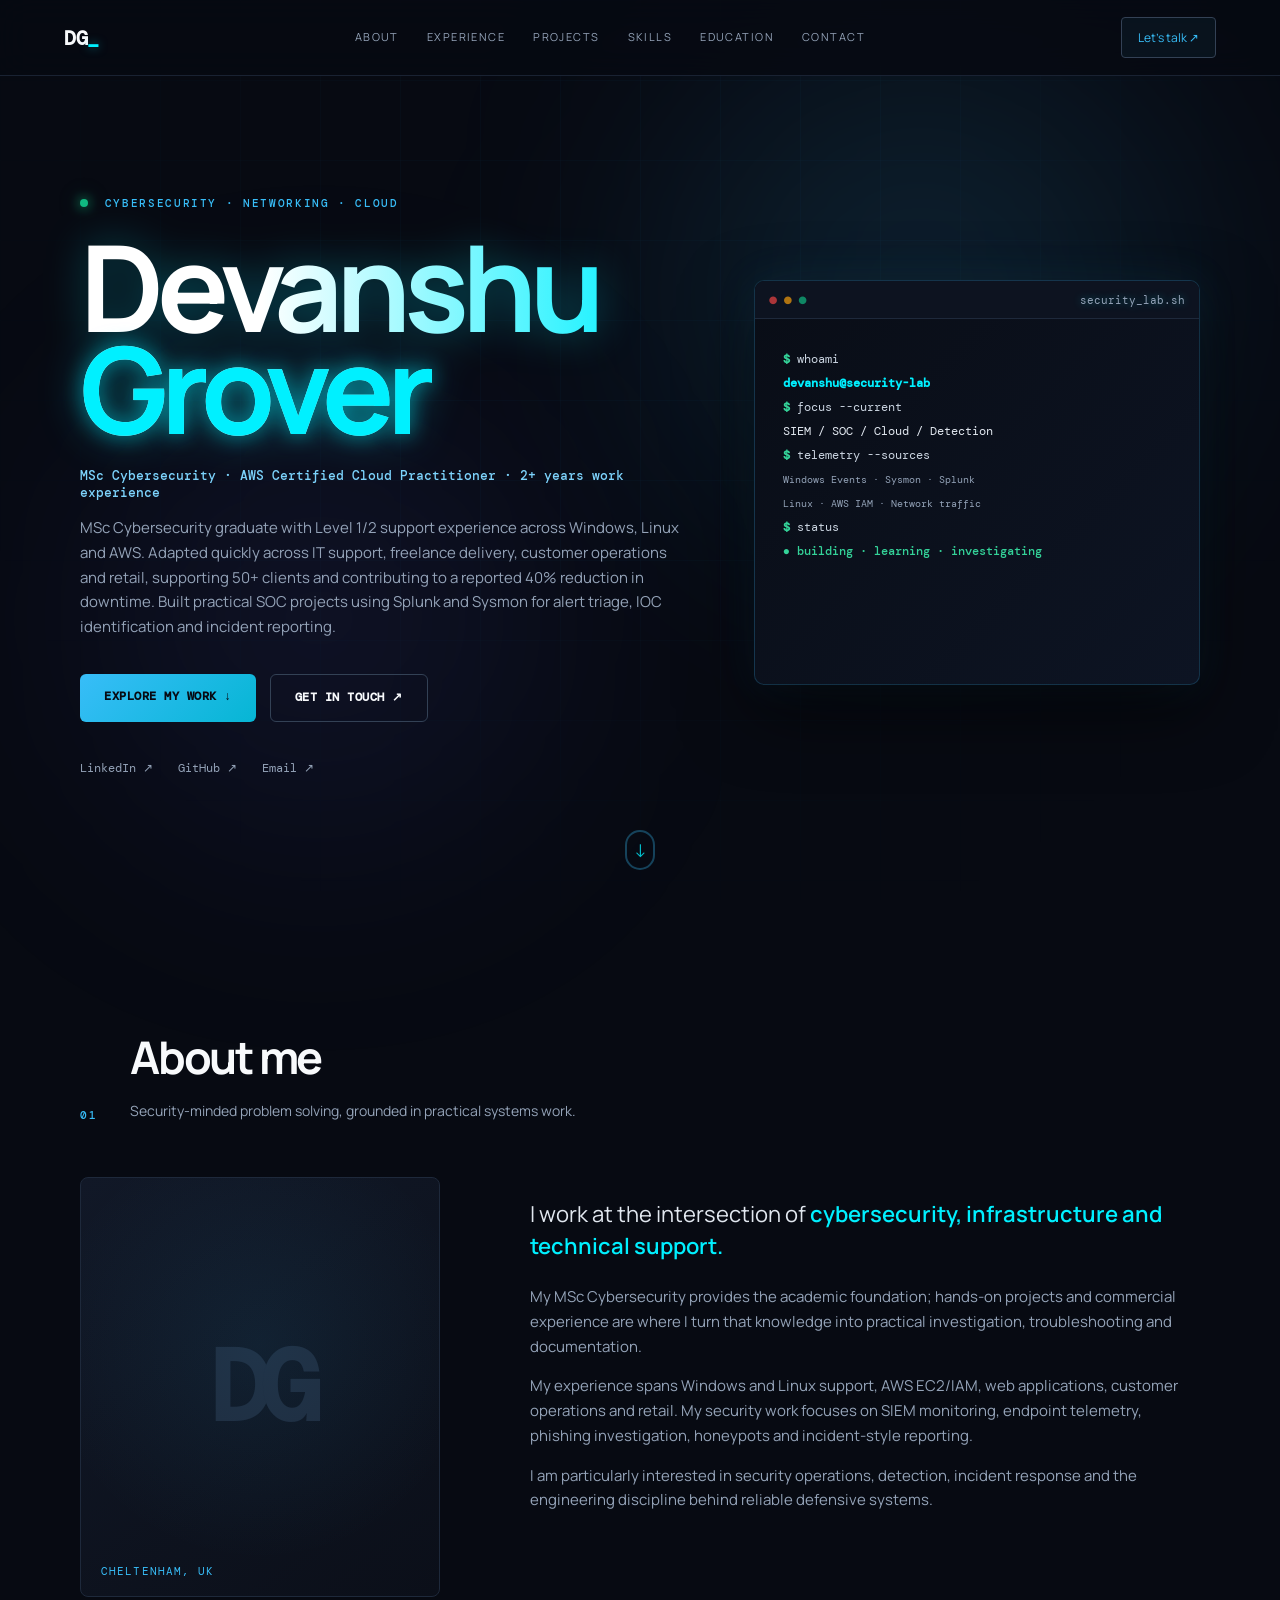
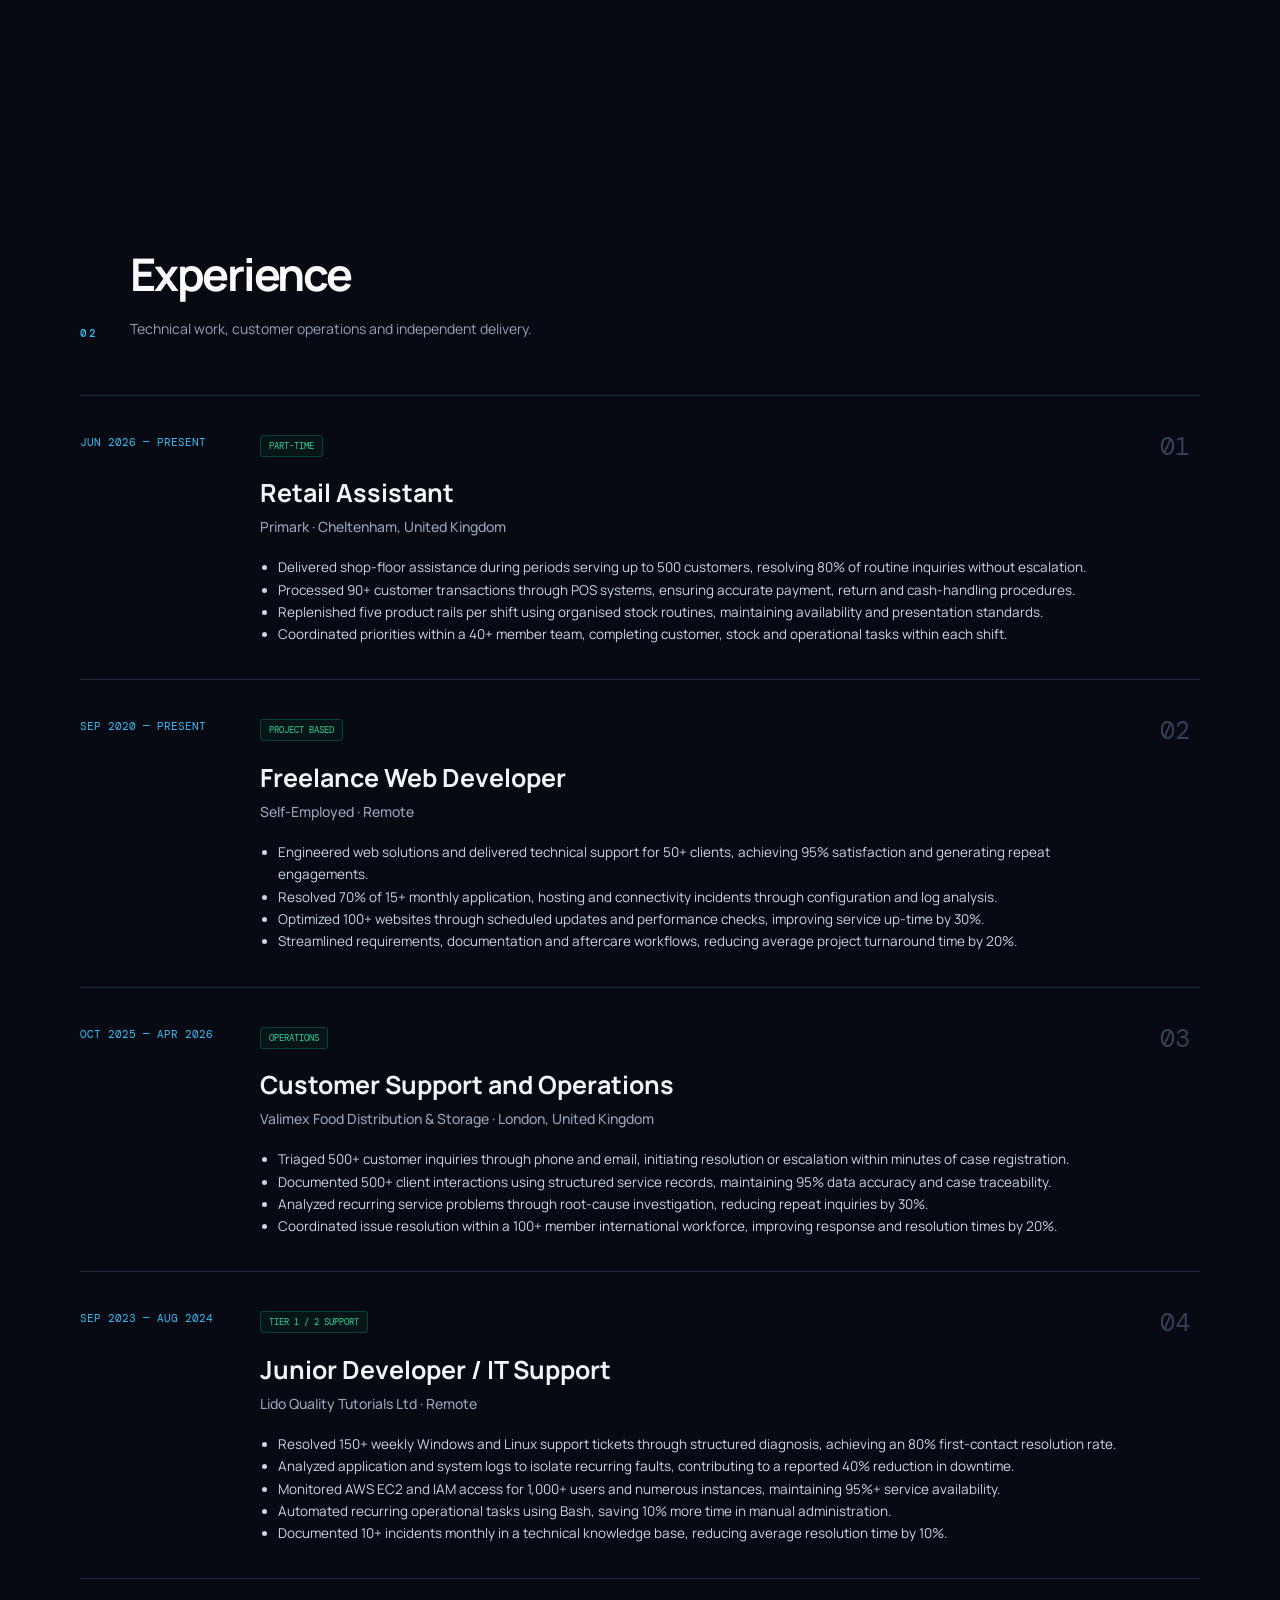
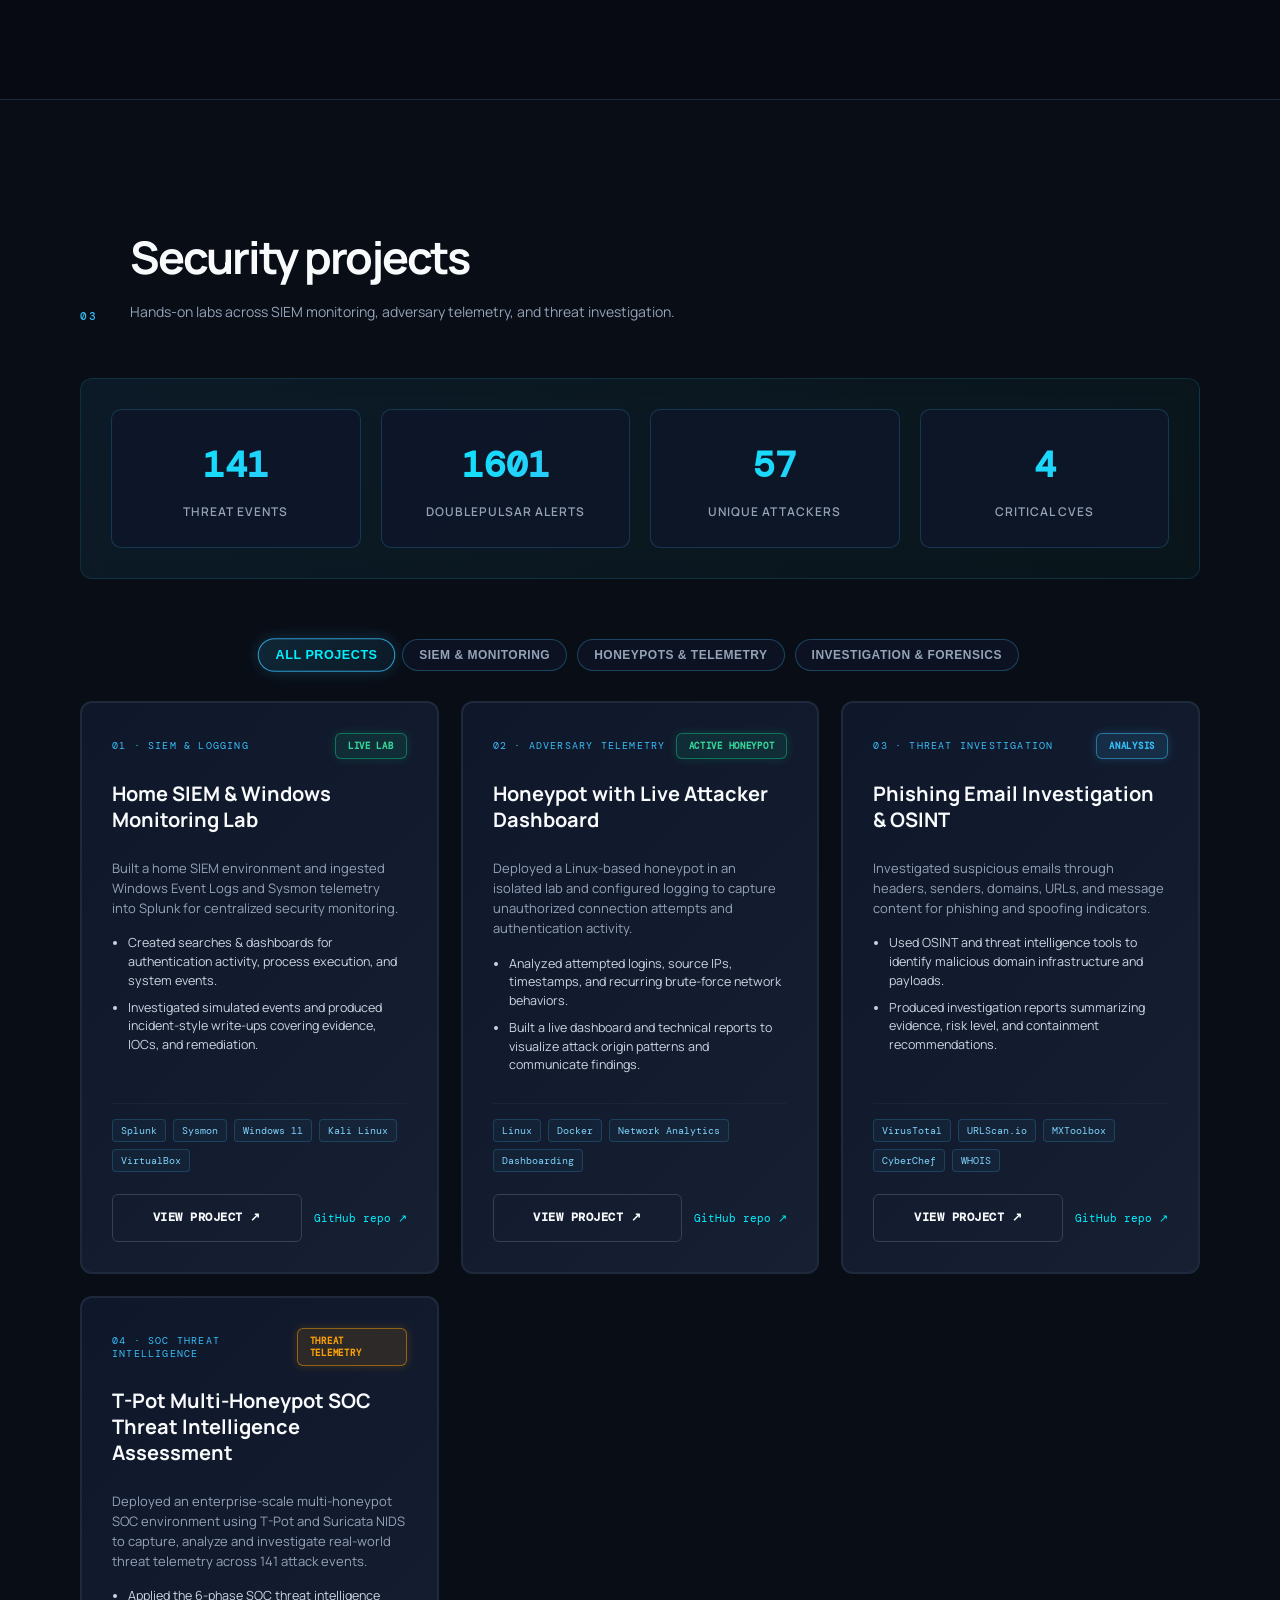
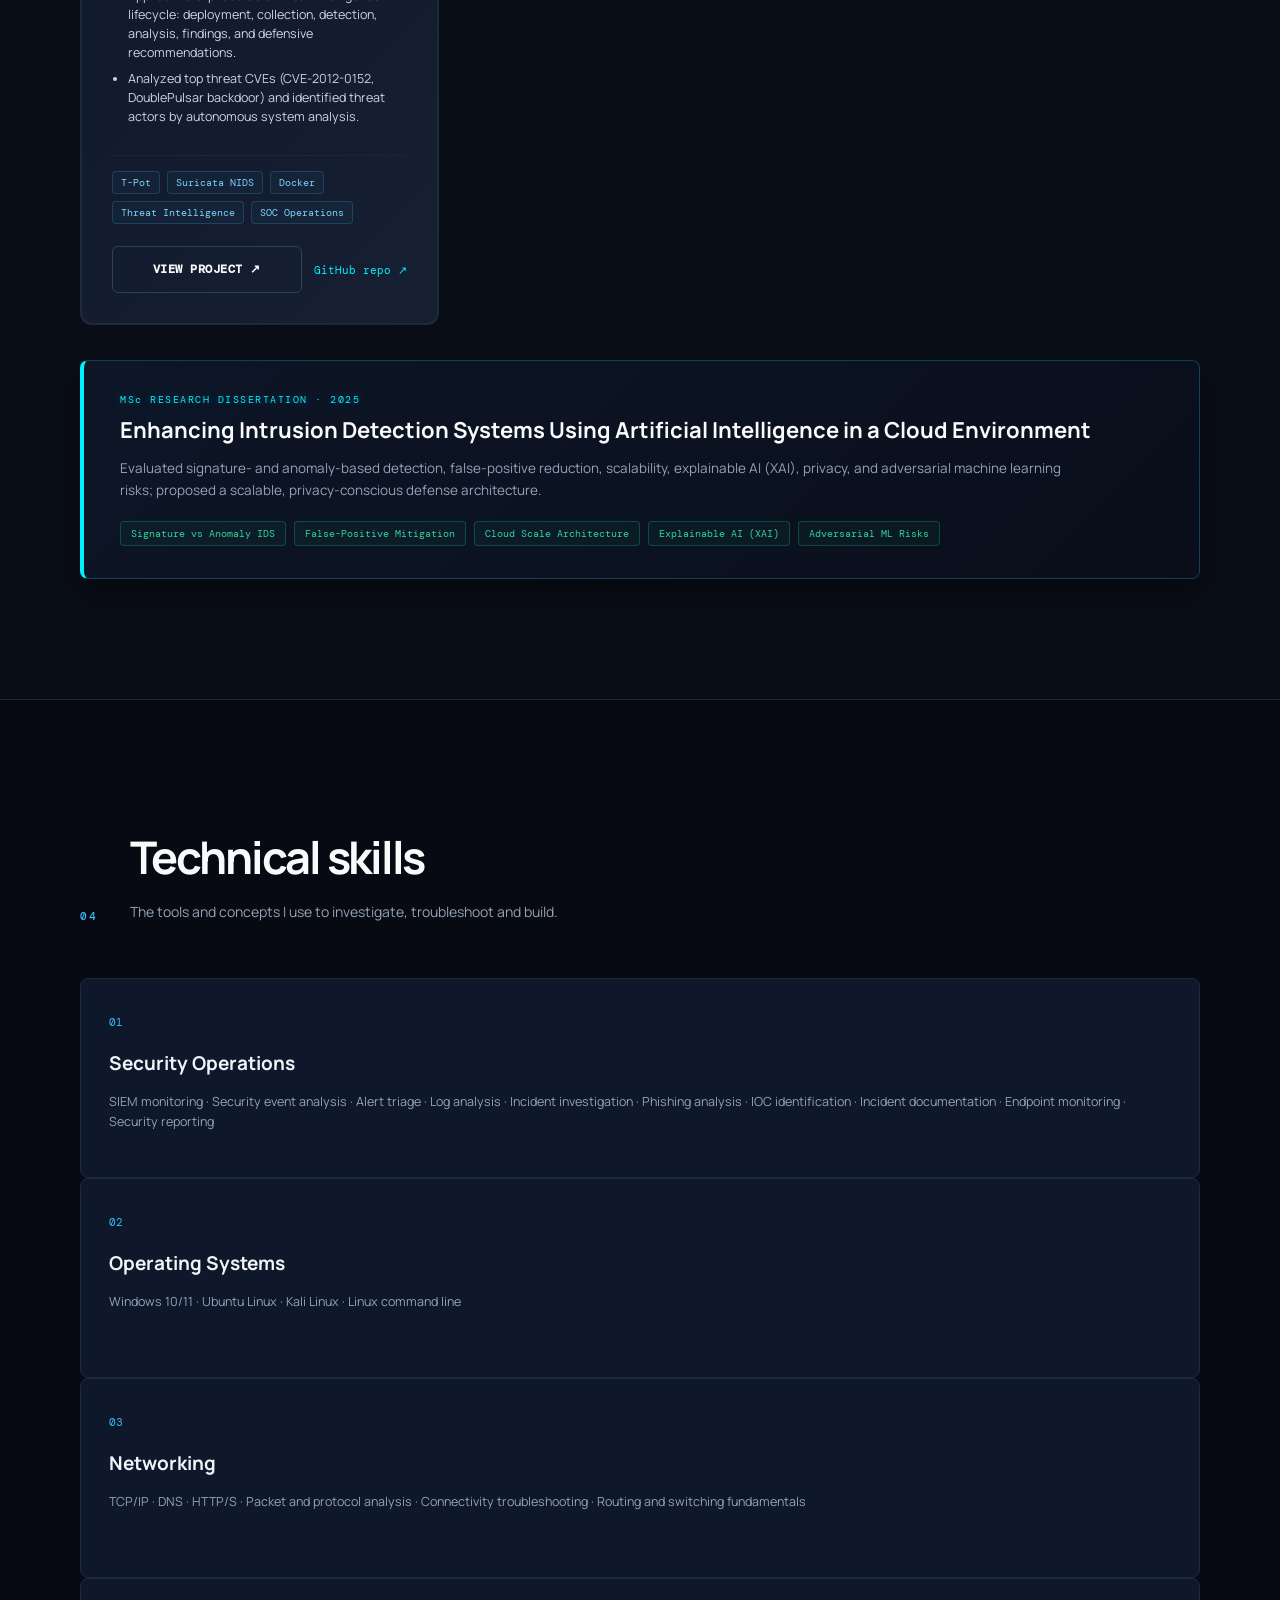
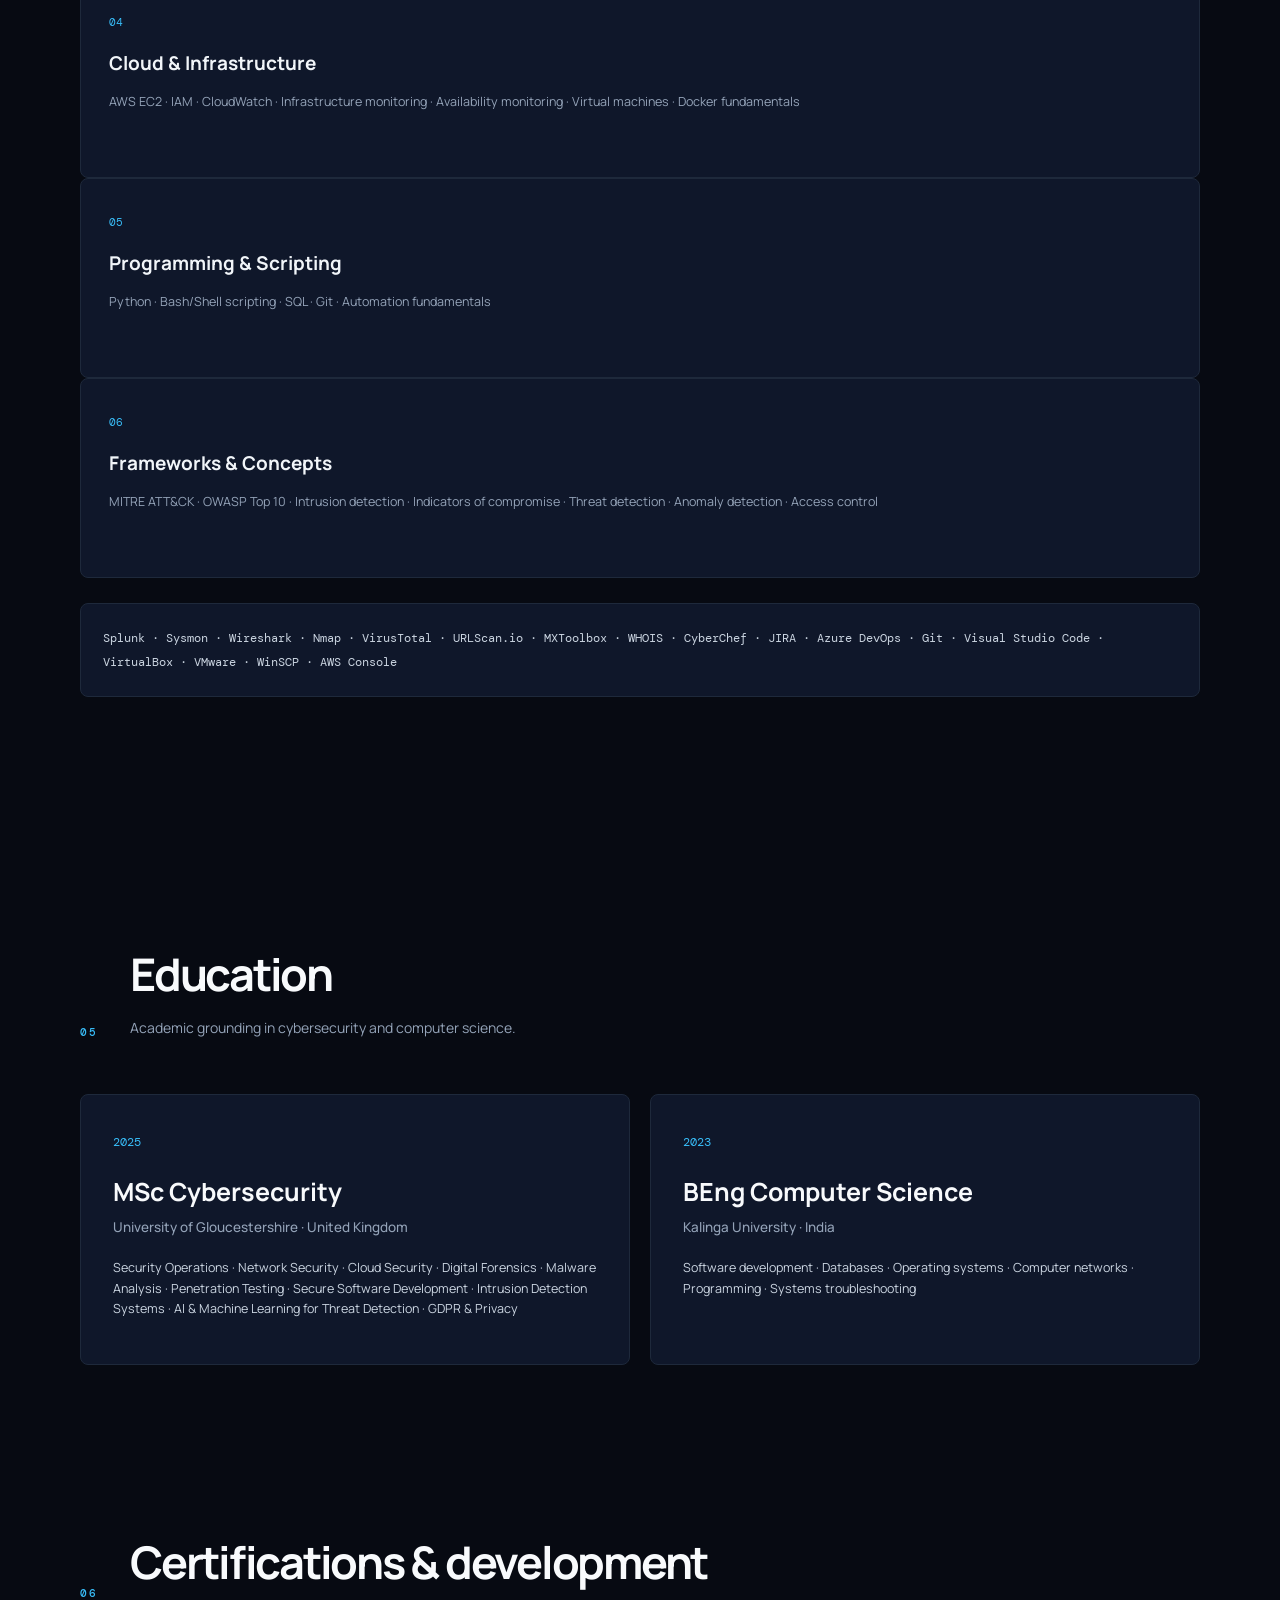
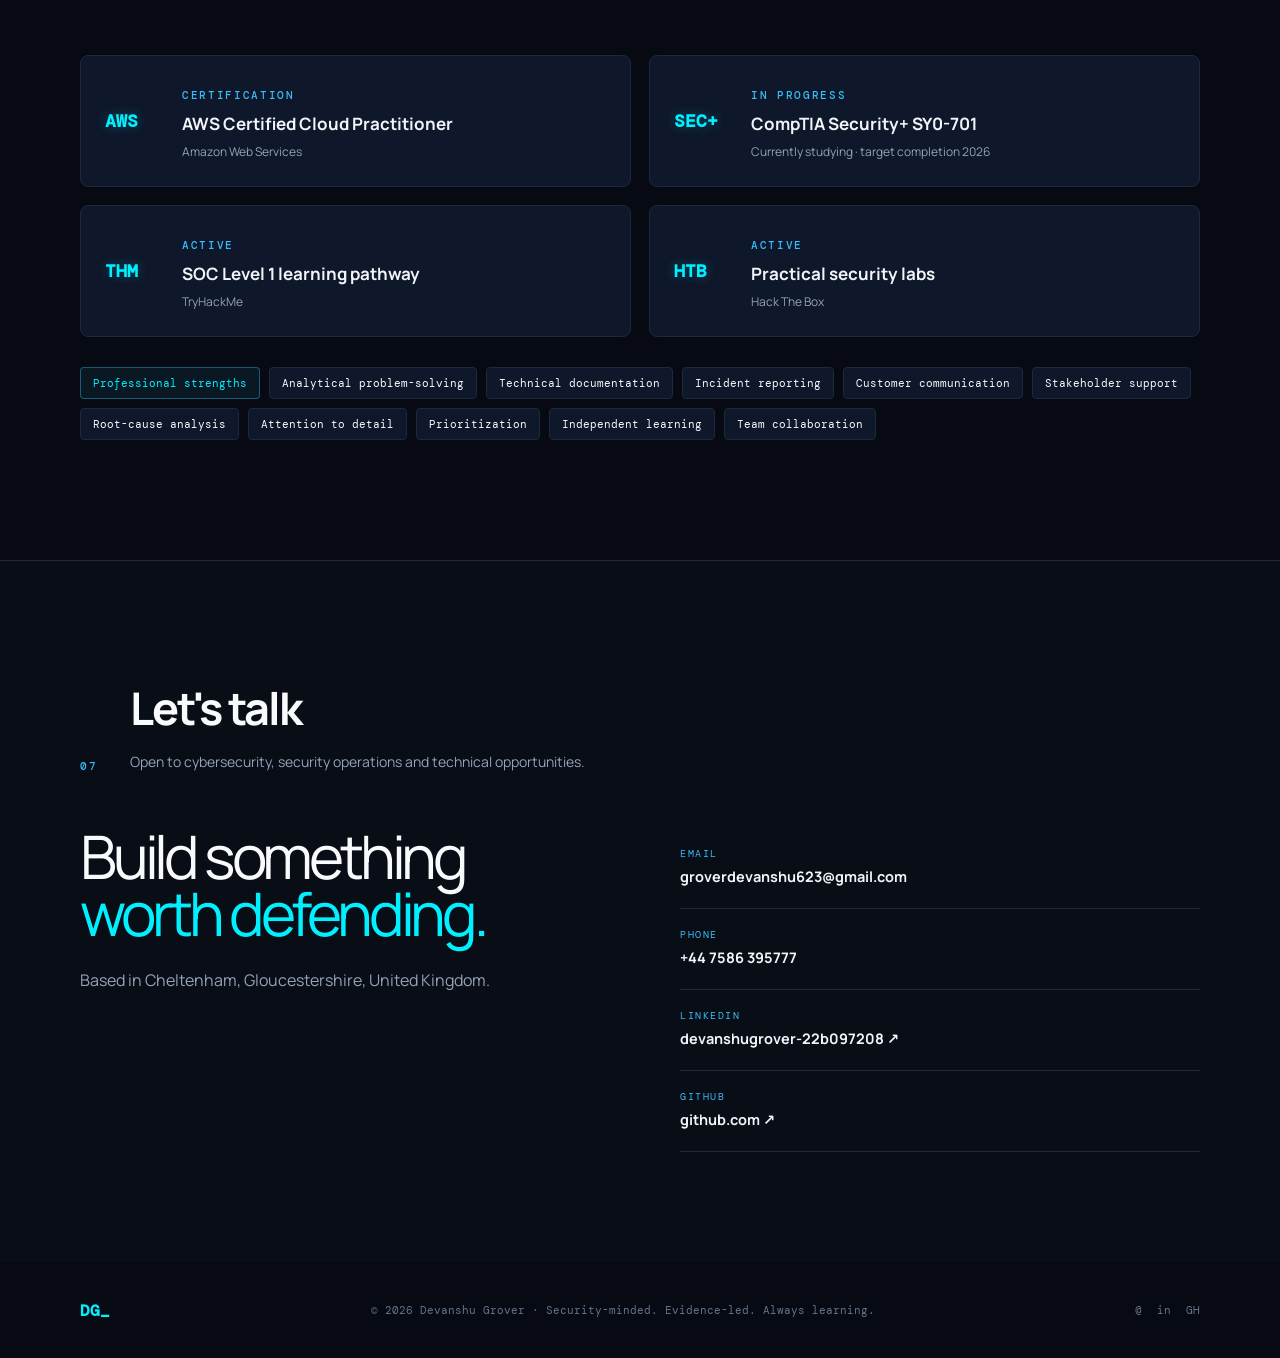
==== commit f6ab7fc5: "✨ Enhance landing page: Glowing hero title, improved CTA buttons, animated terminal, scroll indicato" ====
--- a/index.html
+++ b/index.html
@@ -27,6 +27,9 @@
     <p class="intro">MSc Cybersecurity graduate with Level 1/2 support experience across Windows, Linux and AWS. Adapted quickly across IT support, freelance delivery, customer operations and retail, supporting 50+ clients and contributing to a reported 40% reduction in downtime. Built practical SOC projects using Splunk and Sysmon for alert triage, IOC identification and incident reporting.</p>
     <div class="actions"><a class="btn primary" href="#projects">Explore my work ↓</a><a class="btn" href="#contact">Get in touch ↗</a></div>
     <div class="links"><a href="https://www.linkedin.com/in/devanshugrover-22b097208" target="_blank" rel="noopener noreferrer">LinkedIn ↗</a><a href="https://github.com/" target="_blank" rel="noopener noreferrer">GitHub ↗</a><a href="mailto:groverdevanshu623@gmail.com">Email ↗</a></div>
+    <div class="scroll-indicator">
+      <span>↓</span>
+    </div>
   </div>
   <div class="terminal reveal delay">
     <div class="term-head"><span>●</span><span>●</span><span>●</span><em>security_lab.sh</em></div>
--- a/styles.css
+++ b/styles.css
@@ -209,9 +209,9 @@
   height: 8px;
   background: var(--emerald);
   border-radius: 50%;
-  box-shadow: 0 0 12px var(--emerald);
+  box-shadow: 0 0 12px var(--emerald), 0 0 24px rgba(16, 185, 129, 0.4);
   margin-right: 8px;
-  animation: pulse 2.2s ease-in-out infinite;
+  animation: pulse-glow 2.2s ease-in-out infinite;
 }
 
 .hero h1 {
@@ -225,11 +225,18 @@
   background-clip: text;
   -webkit-text-fill-color: transparent;
   animation: shimmer 8s linear infinite;
+  filter: drop-shadow(0 0 20px rgba(0, 240, 255, 0.3));
+  transition: filter 0.3s ease;
+}
+
+.hero h1:hover {
+  filter: drop-shadow(0 0 30px rgba(0, 240, 255, 0.6));
 }
 
 .hero h1 i {
   font-style: normal;
   -webkit-text-fill-color: var(--gold2);
+  text-shadow: 0 0 20px rgba(0, 240, 255, 0.5);
 }
 
 .role {
@@ -254,19 +261,38 @@
 
 .btn {
   display: inline-block;
-  border: 1px solid var(--line-light);
-  padding: 13px 20px;
+  border: 1.5px solid var(--line-light);
+  padding: 13px 24px;
   font-size: 12px;
-  border-radius: 4px;
+  border-radius: 6px;
   font-family: 'DM Mono', monospace;
+  text-transform: uppercase;
+  font-weight: 600;
+  letter-spacing: 0.5px;
   transition: all 0.3s cubic-bezier(0.4, 0, 0.2, 1);
+  position: relative;
+  overflow: hidden;
+}
+
+.btn::before {
+  content: "";
+  position: absolute;
+  inset: 0;
+  background: radial-gradient(circle at 50% 0%, rgba(56, 189, 248, 0.3), transparent 70%);
+  opacity: 0;
+  transition: opacity 0.3s ease;
+  pointer-events: none;
 }
 
 .btn:hover {
-  transform: translateY(-2px);
-  border-color: var(--gold);
-  color: var(--gold2);
-  box-shadow: 0 8px 25px rgba(0, 240, 255, 0.15);
+  transform: translateY(-3px);
+  border-color: var(--gold2);
+  color: var(--gold2);
+  box-shadow: 0 12px 40px rgba(0, 240, 255, 0.25), 0 0 20px rgba(56, 189, 248, 0.2);
+}
+
+.btn:hover::before {
+  opacity: 1;
 }
 
 .btn.primary {
@@ -278,7 +304,7 @@
 
 .btn.primary:hover {
   background: linear-gradient(135deg, var(--gold2) 0%, var(--gold) 100%);
-  box-shadow: 0 8px 30px rgba(56, 189, 248, 0.35);
+  box-shadow: 0 15px 50px rgba(56, 189, 248, 0.4), 0 0 30px rgba(0, 240, 255, 0.3);
   color: #070a12;
 }
 
@@ -291,22 +317,25 @@
 
 .links a {
   position: relative;
-  transition: color 0.3s ease;
+  transition: all 0.3s ease;
+  padding: 4px 0;
 }
 
 .links a::after {
   content: '';
   position: absolute;
-  bottom: -2px;
+  bottom: 0;
   left: 0;
   width: 0;
-  height: 1px;
-  background: var(--gold2);
+  height: 2px;
+  background: linear-gradient(90deg, var(--gold2), var(--gold));
   transition: width 0.3s ease;
+  box-shadow: 0 0 10px rgba(0, 240, 255, 0.4);
 }
 
 .links a:hover {
   color: var(--gold2);
+  text-shadow: 0 0 8px rgba(0, 240, 255, 0.3);
 }
 
 .links a:hover::after {
@@ -317,17 +346,33 @@
    TERMINAL (CYBER SECURITY LAB)
    ═══════════════════════════════════════ */
 .terminal {
-  border: 1px solid #1e293b;
-  background: #090d16;
-  border-radius: 8px;
-  box-shadow: 0 25px 70px rgba(0, 0, 0, 0.6), 0 0 30px rgba(56, 189, 248, 0.05);
+  border: 1.5px solid rgba(56, 189, 248, 0.2);
+  background: linear-gradient(135deg, #090d16 0%, #0d1423 100%);
+  border-radius: 10px;
+  box-shadow: 0 25px 70px rgba(0, 0, 0, 0.6), 0 0 40px rgba(56, 189, 248, 0.1);
   overflow: hidden;
-  transition: box-shadow 0.5s ease, border-color 0.5s ease;
+  transition: all 0.5s ease;
+  position: relative;
+}
+
+.terminal::before {
+  content: "";
+  position: absolute;
+  inset: 0;
+  border: 1px solid rgba(56, 189, 248, 0.1);
+  border-radius: 10px;
+  pointer-events: none;
+  opacity: 0;
+  transition: opacity 0.5s ease;
 }
 
 .terminal:hover {
-  border-color: rgba(56, 189, 248, 0.4);
-  box-shadow: 0 25px 70px rgba(0, 0, 0, 0.7), 0 0 40px rgba(56, 189, 248, 0.15);
+  border-color: rgba(56, 189, 248, 0.5);
+  box-shadow: 0 25px 80px rgba(0, 0, 0, 0.7), 0 0 50px rgba(56, 189, 248, 0.25);
+}
+
+.terminal:hover::before {
+  opacity: 1;
 }
 
 .term-head {
@@ -346,11 +391,18 @@
   opacity: 0.7;
 }
 
-.term-head span:nth-child(1) { color: #ef4444; }
-.term-head span:nth-child(2) { color: #f59e0b; }
+.term-head span:nth-child(1) { color: #ef4444; animation: pulse 2s ease-in-out infinite; }
+.term-head span:nth-child(2) { color: #f59e0b; animation: pulse 2.2s ease-in-out infinite 0.1s; }
+.term-head span:nth-child(3) { color: #10b981; animation: pulse 2.4s ease-in-out infinite 0.2s; }
 .term-head span:nth-child(3) { color: #10b981; }
 
 .term-head em {
+  color: var(--gold2);
+  text-shadow: 0 0 8px rgba(0, 240, 255, 0.4);
+  font-style: normal;
+}
+
+.terminal em {
   margin-left: auto;
   font: 11px 'DM Mono', monospace;
   font-style: normal;
@@ -1636,6 +1688,16 @@
   100% { opacity: 1; transform: scale(1); }
 }
 
+@keyframes pulse-glow {
+  0%, 100% { box-shadow: 0 0 12px var(--emerald), 0 0 24px rgba(16, 185, 129, 0.4); }
+  50% { box-shadow: 0 0 20px var(--emerald), 0 0 40px rgba(16, 185, 129, 0.6); }
+}
+
+@keyframes scroll-indicator {
+  0%, 100% { opacity: 1; transform: translateY(0); }
+  50% { opacity: 0.5; transform: translateY(6px); }
+}
+
 @media(prefers-reduced-motion: reduce) {
   *, *::before, *::after {
     animation-duration: 0.01ms !important;
@@ -1647,3 +1709,36 @@
     transform: none;
   }
 }
+
+/* ═══════════════════════════════════════
+   SCROLL-DOWN INDICATOR
+   ═══════════════════════════════════════ */
+.scroll-indicator {
+  position: absolute;
+  bottom: 30px;
+  left: 50%;
+  transform: translateX(-50%);
+  width: 30px;
+  height: 40px;
+  border: 2px solid rgba(56, 189, 248, 0.4);
+  border-radius: 16px;
+  display: flex;
+  align-items: center;
+  justify-content: center;
+  cursor: pointer;
+  transition: all 0.3s ease;
+  opacity: 0.8;
+}
+
+.scroll-indicator:hover {
+  border-color: rgba(56, 189, 248, 0.8);
+  box-shadow: 0 0 15px rgba(56, 189, 248, 0.2);
+  opacity: 1;
+}
+
+.scroll-indicator span {
+  color: var(--gold2);
+  font-size: 18px;
+  animation: scroll-indicator 2s ease-in-out infinite;
+  display: block;
+}
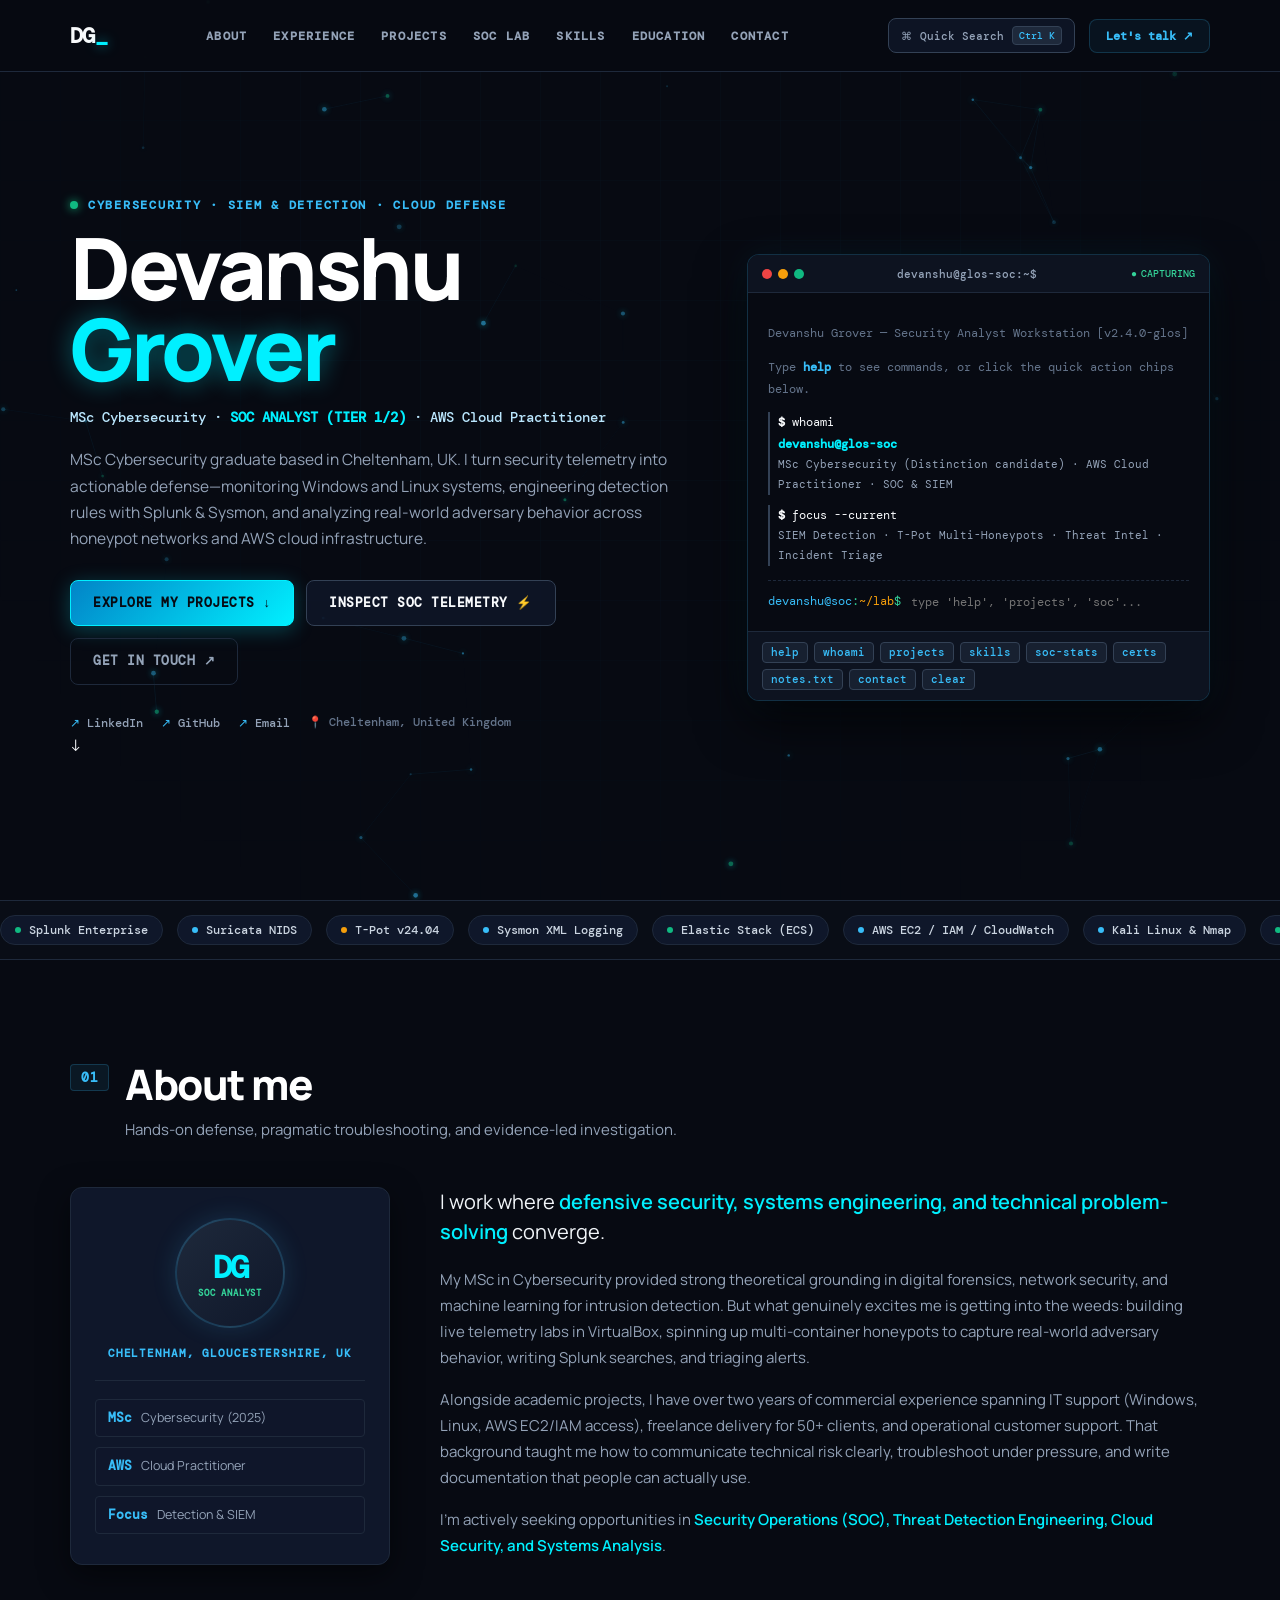
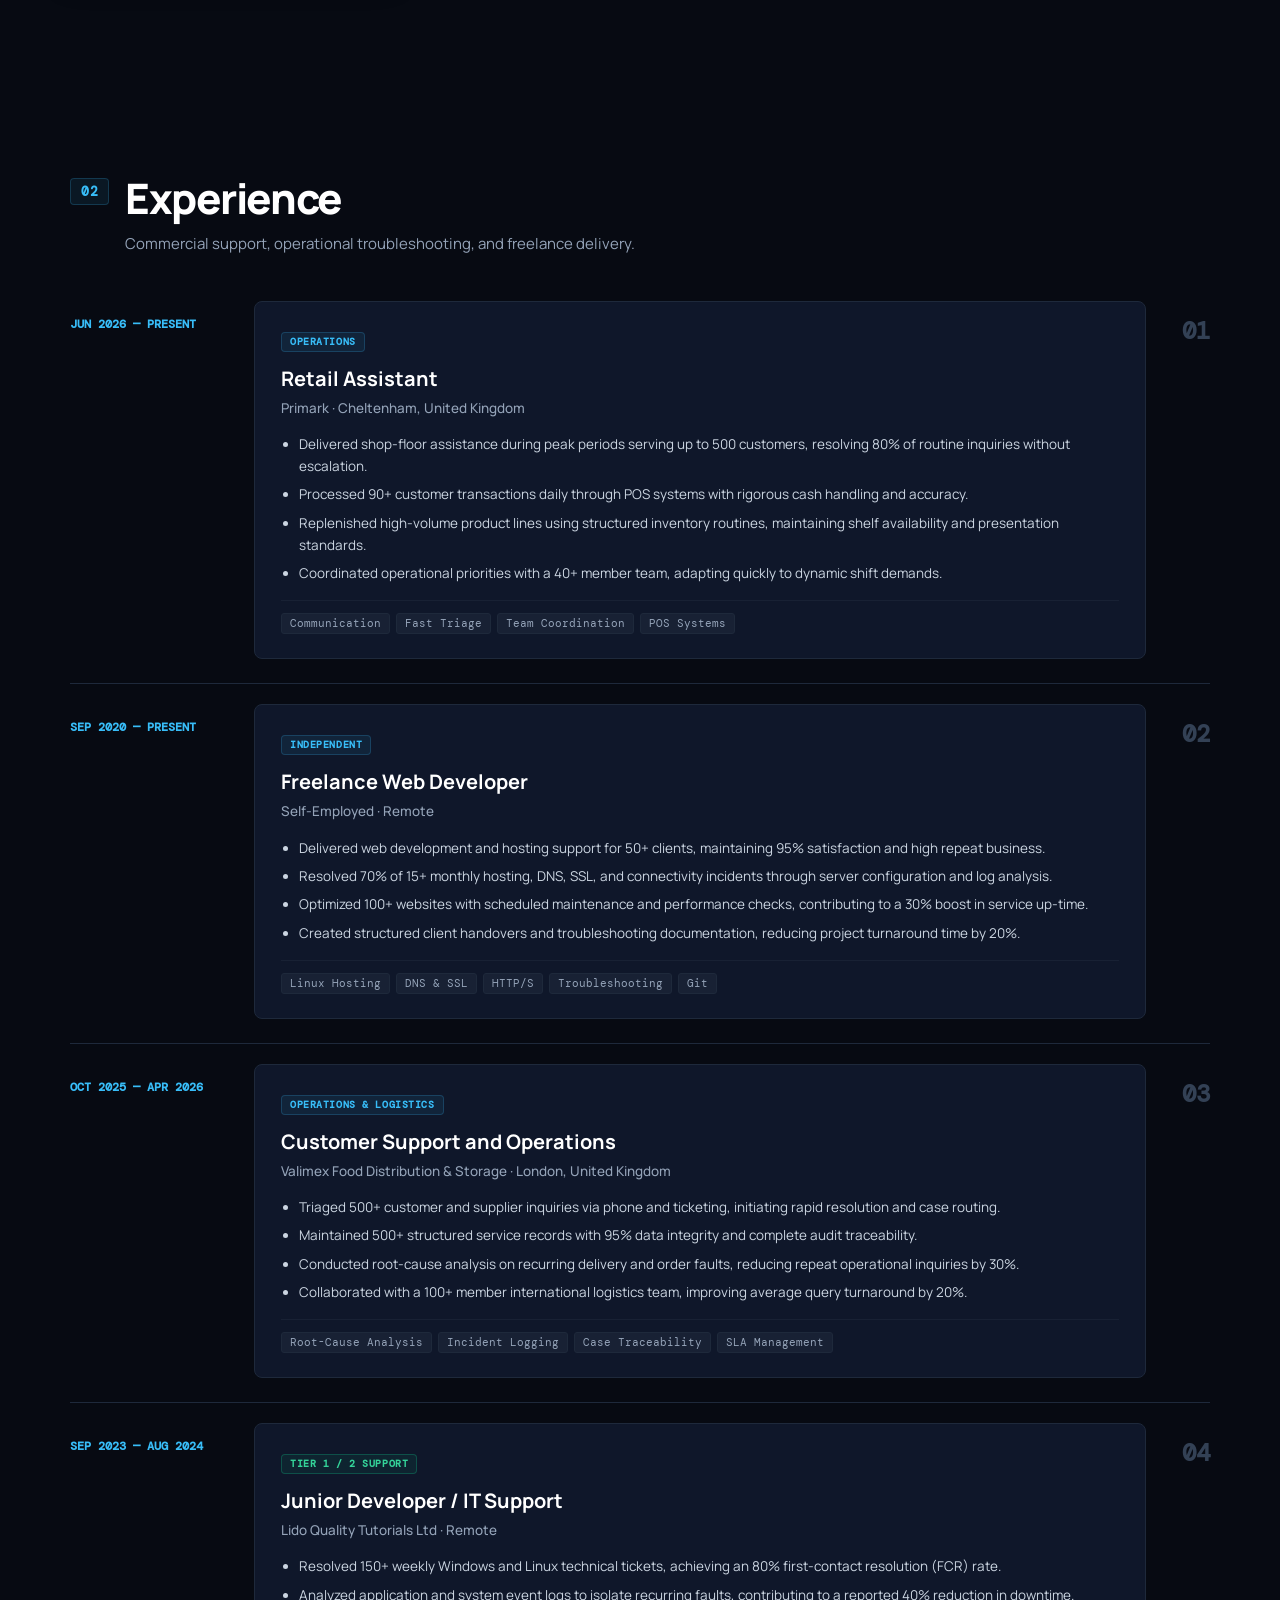
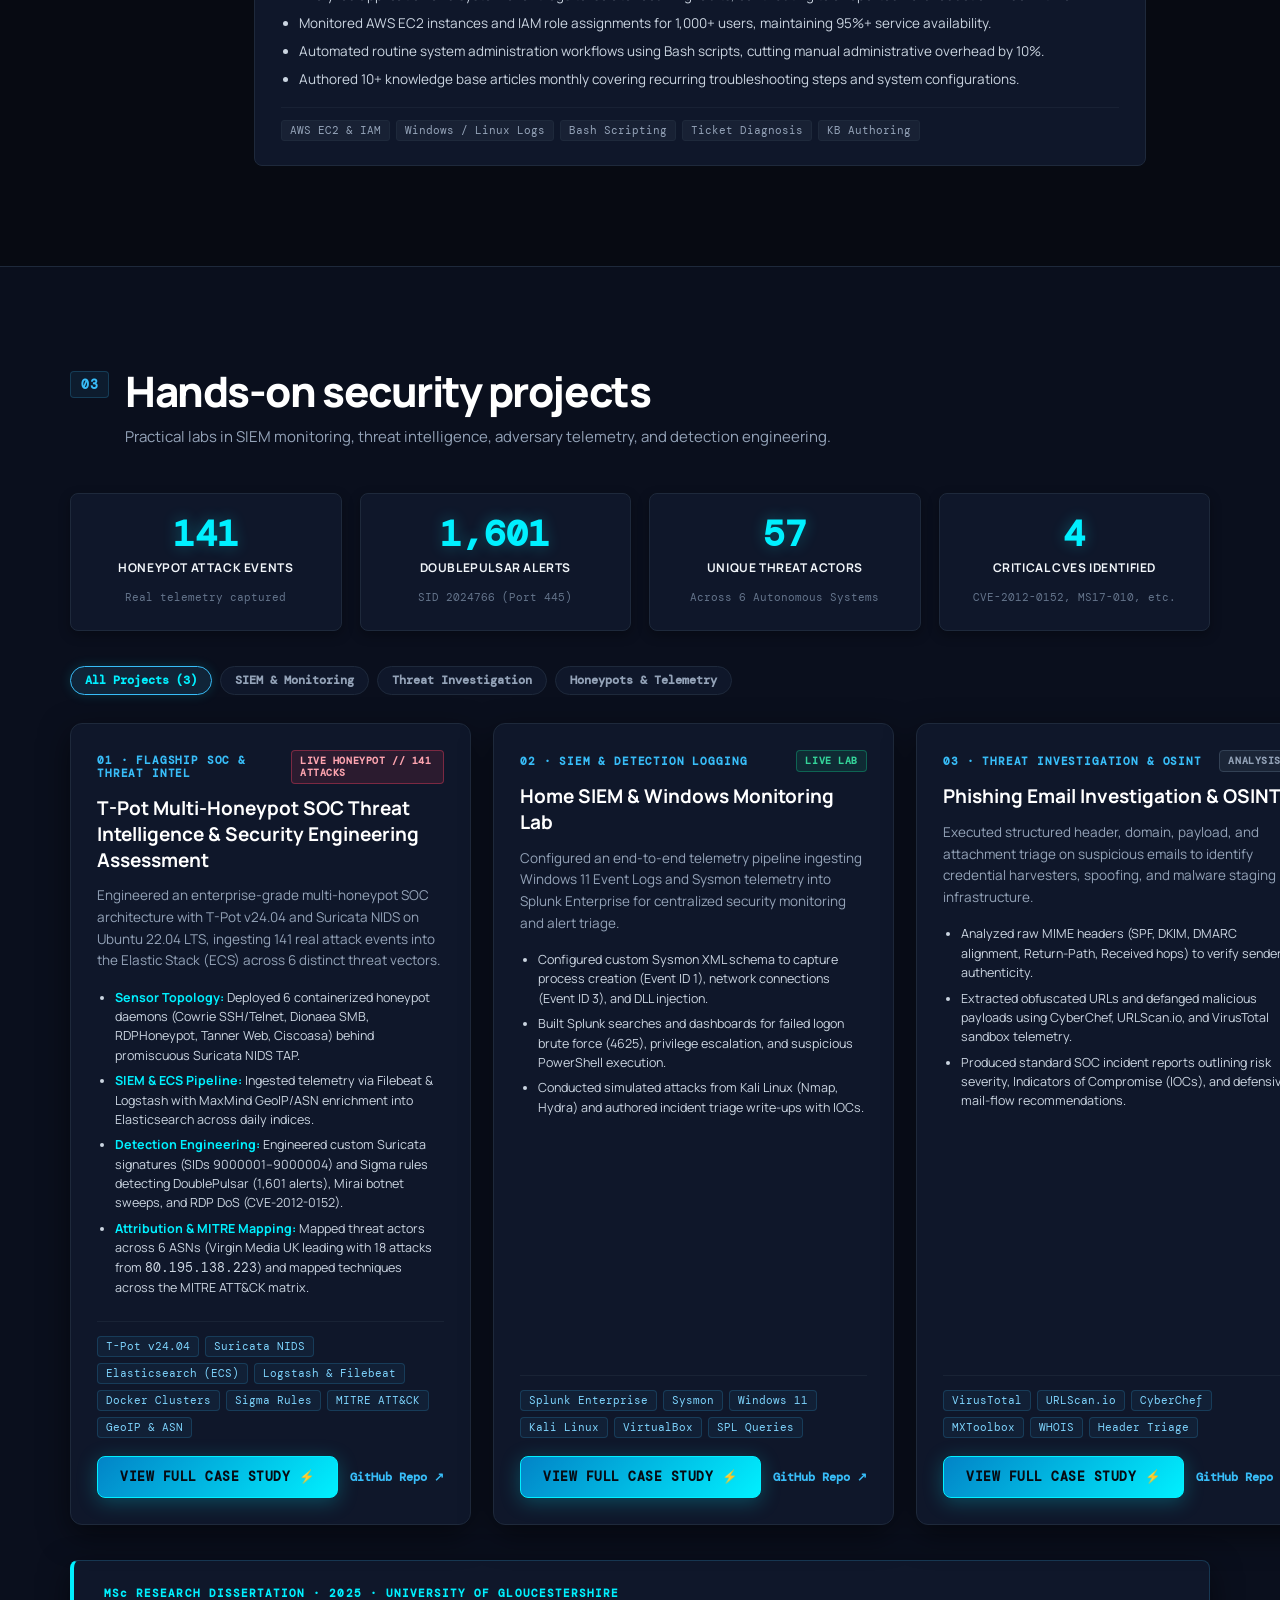
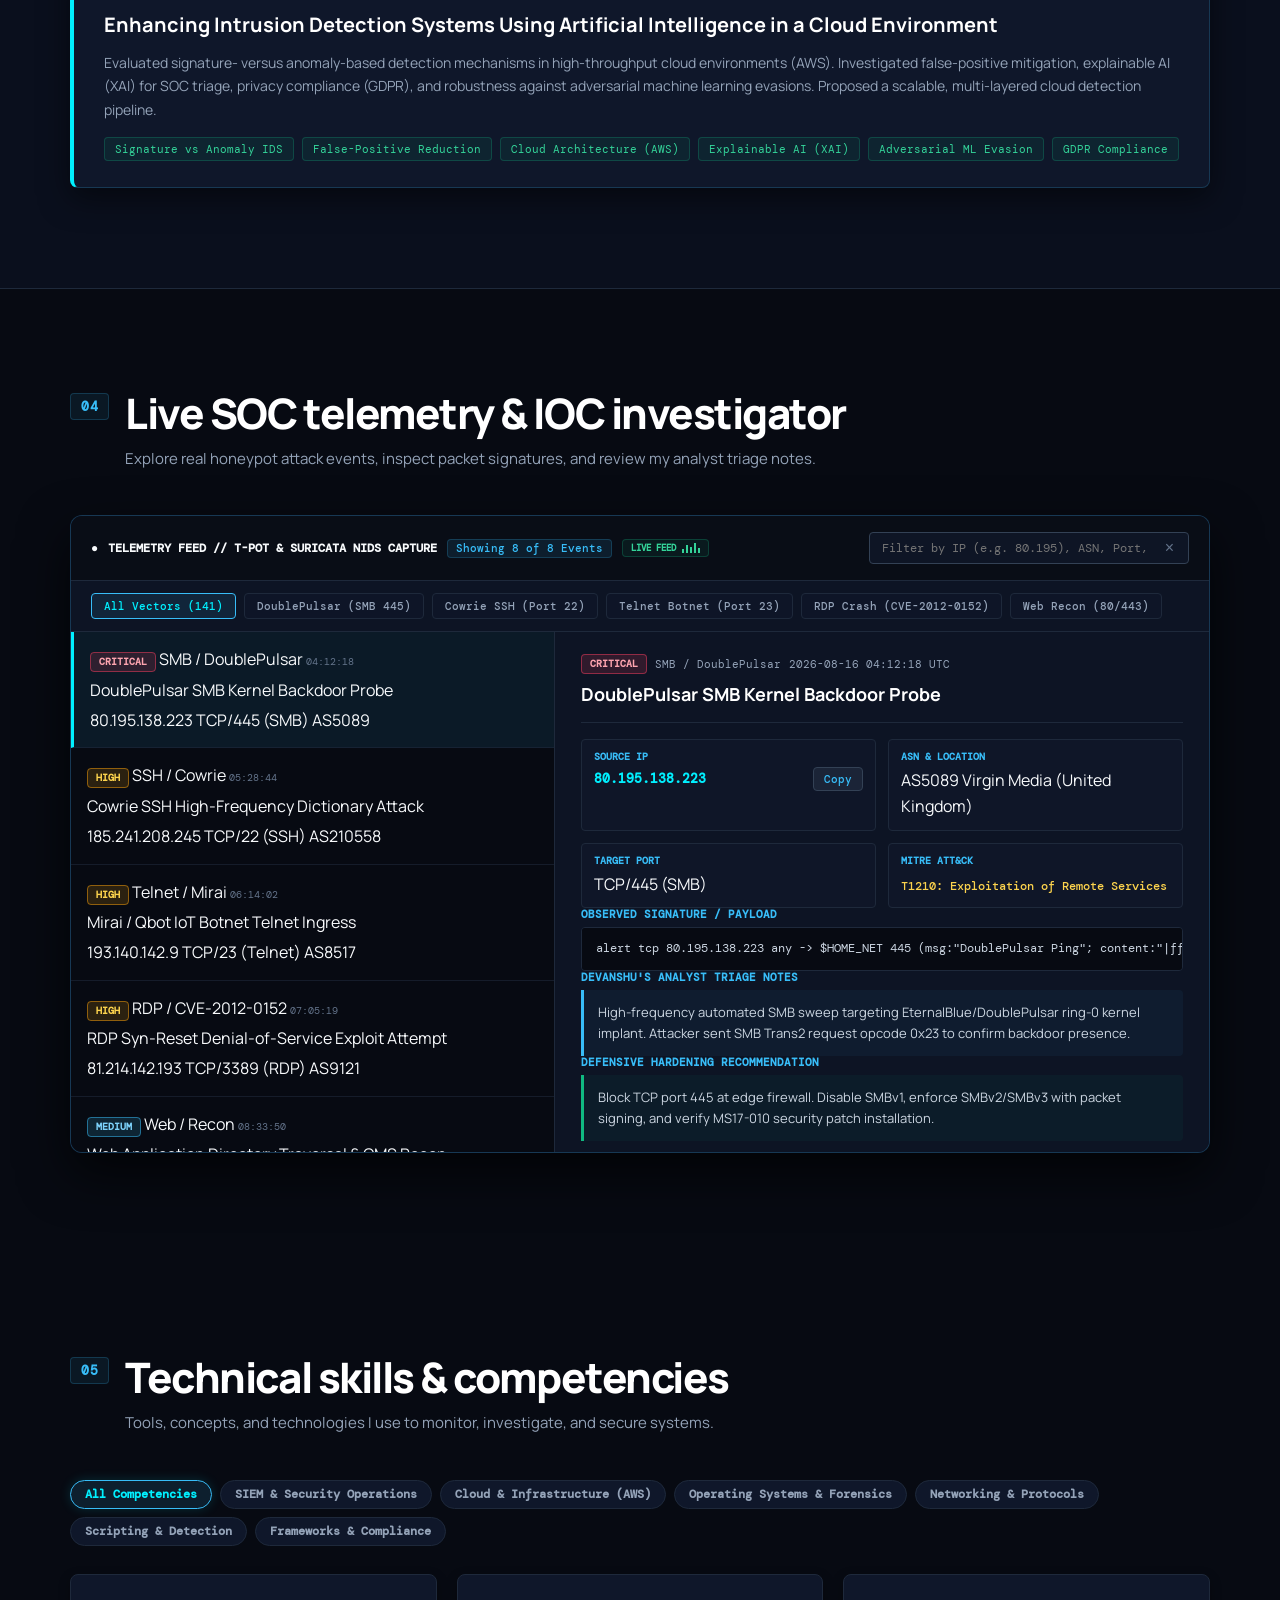
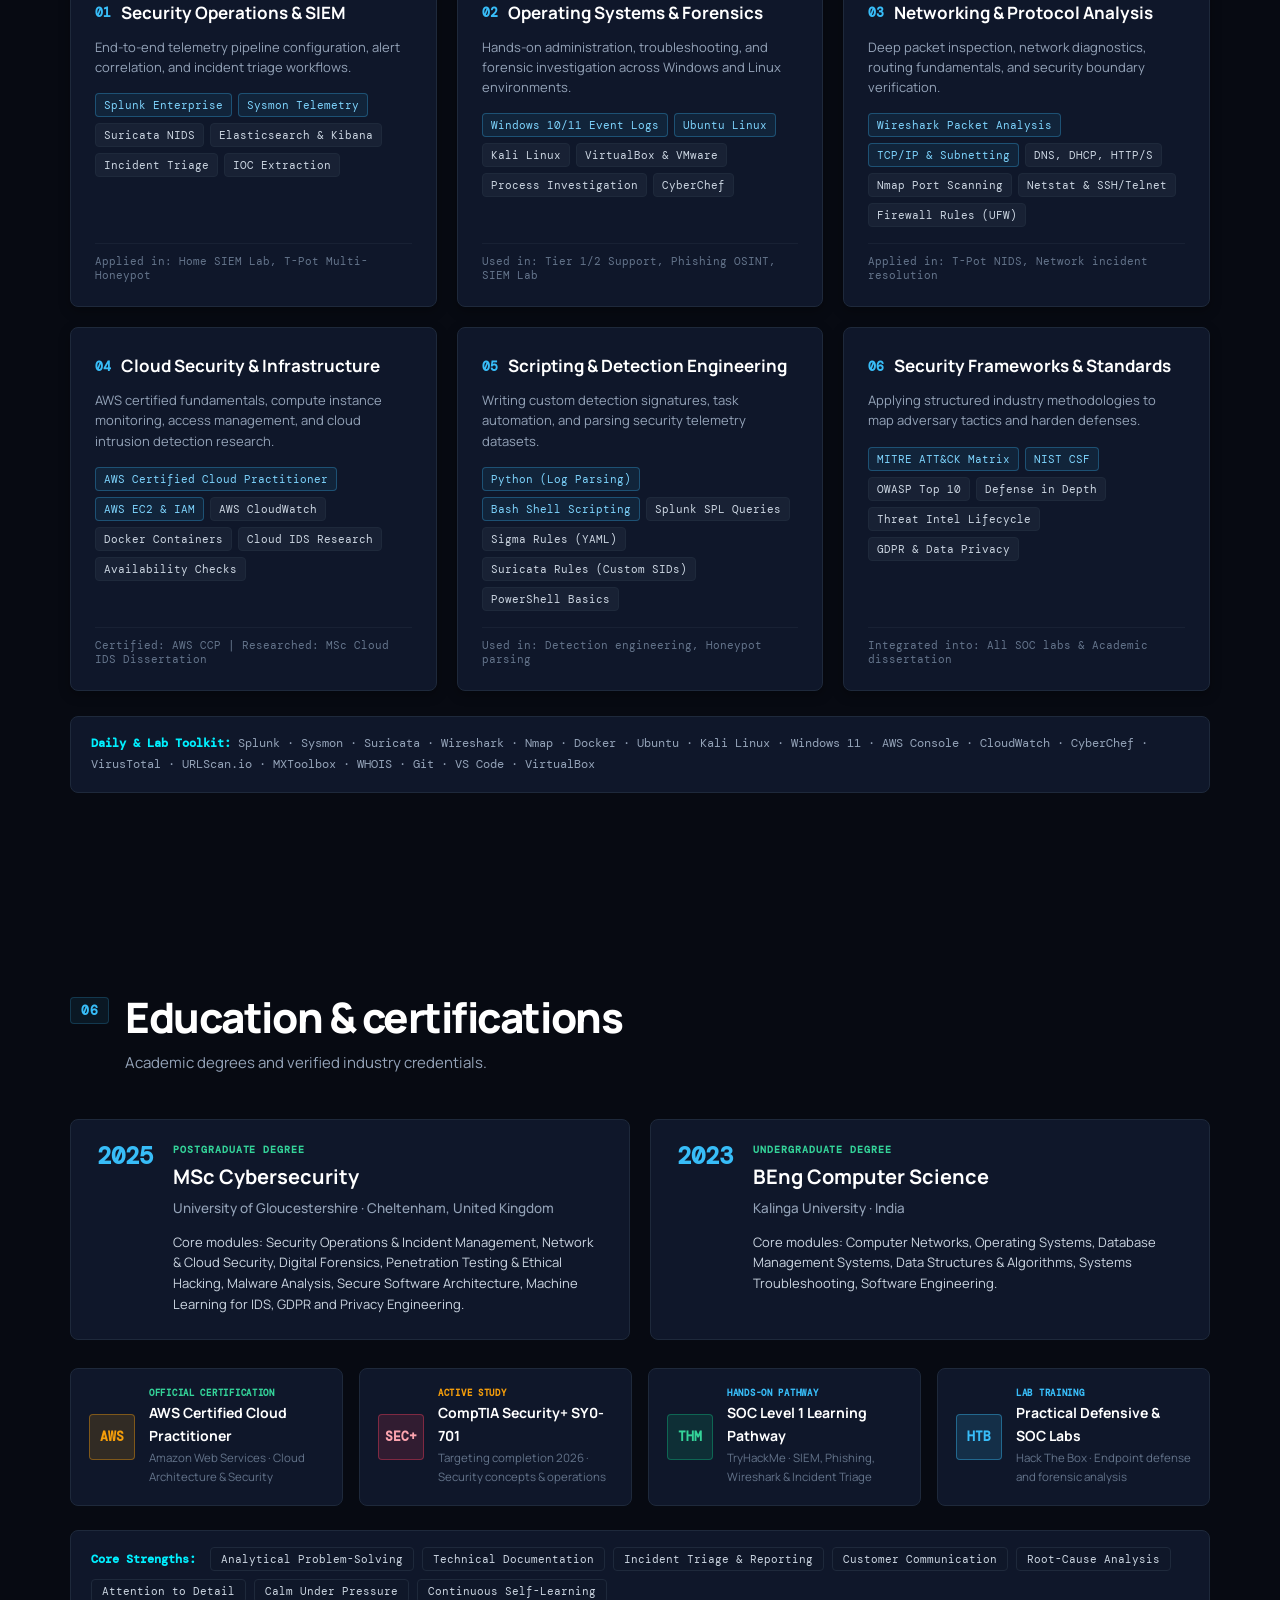
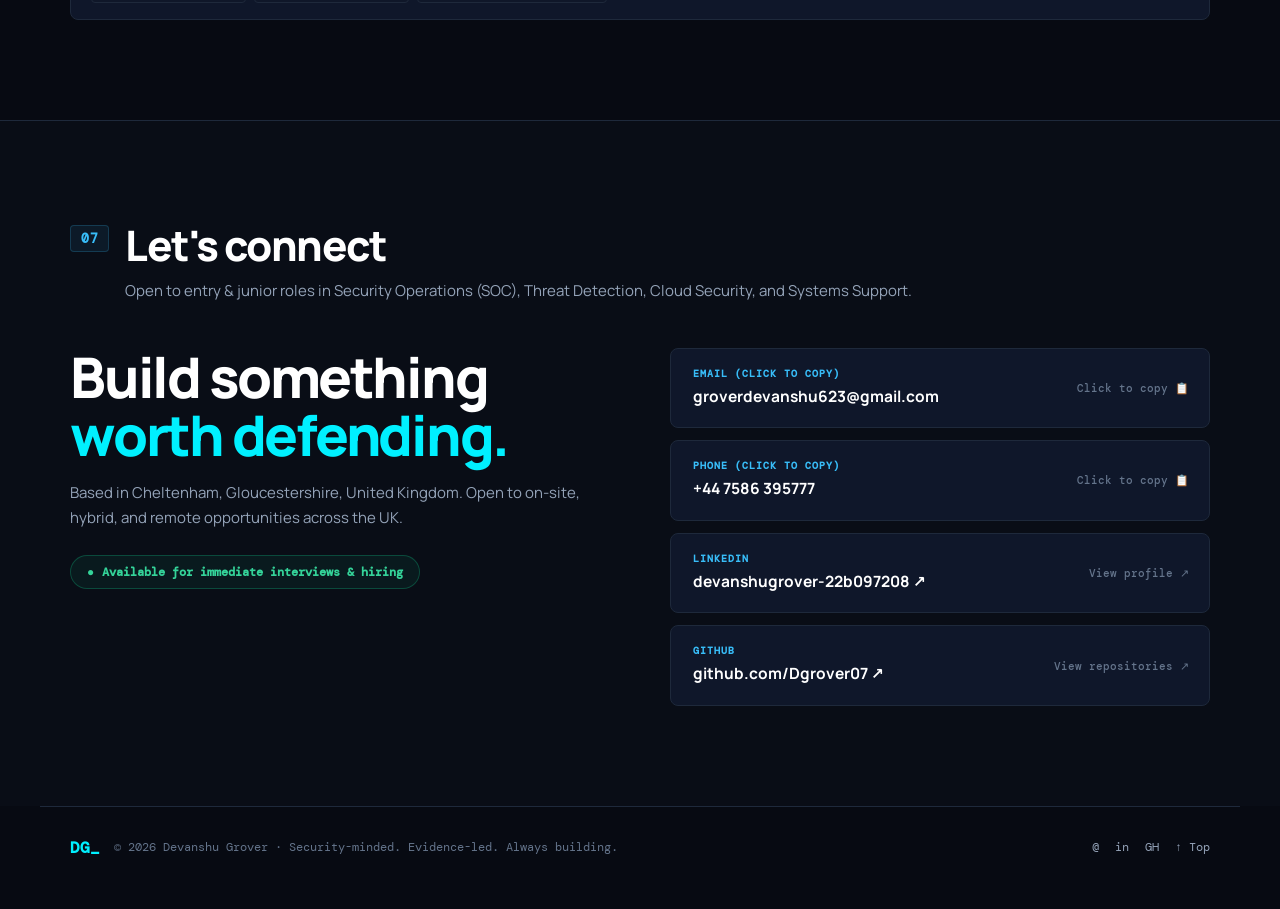
==== commit cf15418c: "feat: Integrate T-Pot Multi-Honeypot flagship project, clean design system, and structured SOC telem" ====
--- a/index.html
+++ b/index.html
@@ -3,280 +3,965 @@
 <head>
   <meta charset="utf-8">
   <meta name="viewport" content="width=device-width,initial-scale=1">
-  <meta name="description" content="Devanshu Grover — MSc Cybersecurity | Networking & AWS Cloud Practitioner | Security Operations">
-  <title>Devanshu Grover | Cybersecurity Portfolio</title>
+  <meta name="description" content="Devanshu Grover — MSc Cybersecurity | Security Operations, SIEM Detection, AWS Cloud Practitioner & Network Defense">
+  <title>Devanshu Grover | Cybersecurity & Security Operations Portfolio</title>
   <link rel="stylesheet" href="styles.css">
 </head>
 <body>
-<header class="nav">
+<!-- Dynamic Cyber Particle Canvas Background -->
+<canvas id="cyber-canvas" class="cyber-canvas" aria-hidden="true"></canvas>
+
+<!-- Top reading scroll progress indicator -->
+<div id="scroll-progress" class="scroll-progress" aria-hidden="true"></div>
+
+<!-- Top Navigation -->
+<header class="nav" id="main-nav">
   <a class="logo" href="#home">DG<span>_</span></a>
-  <button class="menu" aria-label="Toggle menu">☰</button>
-  <nav>
-    <a href="#about">About</a><a href="#experience">Experience</a><a href="#projects">Projects</a>
-    <a href="#skills">Skills</a><a href="#education">Education</a><a href="#contact">Contact</a>
+  <button class="menu" aria-label="Toggle navigation menu" id="mobile-menu-btn">☰</button>
+  <nav id="nav-links">
+    <a href="#about">About</a>
+    <a href="#experience">Experience</a>
+    <a href="#projects">Projects</a>
+    <a href="#soc-investigator">SOC Lab</a>
+    <a href="#skills">Skills</a>
+    <a href="#education">Education</a>
+    <a href="#contact">Contact</a>
   </nav>
-  <a class="nav-cta" href="#contact">Let's talk ↗</a>
+  <div class="nav-right">
+    <button class="nav-cmd-btn" id="cmd-palette-btn" title="Open Quick Command Palette (Ctrl+K)">
+      <span class="cmd-icon">⌘</span>
+      <span class="cmd-text">Quick Search</span>
+      <kbd>Ctrl K</kbd>
+    </button>
+    <a class="nav-cta" href="#contact">Let's talk ↗</a>
+  </div>
 </header>
 
-<main>
+<main id="main-content">
+<!-- ═══════════════════════════════════════
+     HERO SECTION
+     ═══════════════════════════════════════ -->
 <section id="home" class="hero">
   <div class="hero-copy reveal">
-    <p class="kicker"><span></span> CYBERSECURITY · NETWORKING · CLOUD</p>
+    <p class="kicker"><span class="pulse-dot"></span> CYBERSECURITY · SIEM & DETECTION · CLOUD DEFENSE</p>
     <h1>Devanshu<br><i>Grover</i></h1>
-    <p class="role">MSc Cybersecurity · AWS Certified Cloud Practitioner · 2+ years work experience</p>
-    <p class="intro">MSc Cybersecurity graduate with Level 1/2 support experience across Windows, Linux and AWS. Adapted quickly across IT support, freelance delivery, customer operations and retail, supporting 50+ clients and contributing to a reported 40% reduction in downtime. Built practical SOC projects using Splunk and Sysmon for alert triage, IOC identification and incident reporting.</p>
-    <div class="actions"><a class="btn primary" href="#projects">Explore my work ↓</a><a class="btn" href="#contact">Get in touch ↗</a></div>
-    <div class="links"><a href="https://www.linkedin.com/in/devanshugrover-22b097208" target="_blank" rel="noopener noreferrer">LinkedIn ↗</a><a href="https://github.com/" target="_blank" rel="noopener noreferrer">GitHub ↗</a><a href="mailto:groverdevanshu623@gmail.com">Email ↗</a></div>
-    <div class="scroll-indicator">
+    <p class="role">MSc Cybersecurity · <span id="scramble-role" class="scramble-role" data-roles='["SOC ANALYST (TIER 1/2)", "DETECTION ENGINEER", "THREAT HUNTER", "AWS CLOUD DEFENDER", "SIEM SPECIALIST"]'>SOC ANALYST (TIER 1/2)</span> · AWS Cloud Practitioner</p>
+    <p class="intro">
+      MSc Cybersecurity graduate based in Cheltenham, UK. I turn security telemetry into actionable defense—monitoring Windows and Linux systems, engineering detection rules with Splunk & Sysmon, and analyzing real-world adversary behavior across honeypot networks and AWS cloud infrastructure.
+    </p>
+    <div class="actions">
+      <a class="btn primary" href="#projects">Explore my projects ↓</a>
+      <a class="btn" href="#soc-investigator">Inspect SOC Telemetry ⚡</a>
+      <a class="btn ghost" href="#contact">Get in touch ↗</a>
+    </div>
+    <div class="links">
+      <a href="https://www.linkedin.com/in/devanshugrover-22b097208" target="_blank" rel="noopener noreferrer" class="link-item">
+        <span class="link-bullet">↗</span> LinkedIn
+      </a>
+      <a href="https://github.com/Dgrover07" target="_blank" rel="noopener noreferrer" class="link-item">
+        <span class="link-bullet">↗</span> GitHub
+      </a>
+      <a href="mailto:groverdevanshu623@gmail.com" class="link-item">
+        <span class="link-bullet">↗</span> Email
+      </a>
+      <span class="location-badge">📍 Cheltenham, United Kingdom</span>
+    </div>
+    <div class="scroll-indicator" title="Scroll down">
       <span>↓</span>
     </div>
   </div>
-  <div class="terminal reveal delay">
-    <div class="term-head"><span>●</span><span>●</span><span>●</span><em>security_lab.sh</em></div>
-    <div class="term-body">
-      <p><b>$</b> whoami</p><strong>devanshu@security-lab</strong>
-      <p><b>$</b> focus --current</p><span>SIEM / SOC / Cloud / Detection</span>
-      <p><b>$</b> telemetry --sources</p><small>Windows Events · Sysmon · Splunk<br>Linux · AWS IAM · Network traffic</small>
-      <p><b>$</b> status</p><span class="ok">● building · learning · investigating</span>
+
+  <!-- Interactive Terminal Emulator -->
+  <div class="terminal reveal delay" id="security-terminal">
+    <div class="term-head">
+      <div class="term-controls">
+        <span class="term-dot close"></span>
+        <span class="term-dot min"></span>
+        <span class="term-dot max"></span>
+      </div>
+      <div class="term-title">devanshu@glos-soc:~$</div>
+      <div class="term-status"><span class="status-live">●</span> CAPTURING</div>
+    </div>
+    <div class="term-body" id="term-body">
+      <div class="term-output" id="term-output">
+        <div class="term-welcome">
+          <p class="term-dim">Devanshu Grover — Security Analyst Workstation [v2.4.0-glos]</p>
+          <p class="term-dim">Type <b class="term-highlight">help</b> to see commands, or click the quick action chips below.</p>
+          <div class="term-init-line">
+            <p><b>$</b> whoami</p>
+            <strong>devanshu@glos-soc</strong>
+            <small>MSc Cybersecurity (Distinction candidate) · AWS Cloud Practitioner · SOC & SIEM</small>
+          </div>
+          <div class="term-init-line">
+            <p><b>$</b> focus --current</p>
+            <span>SIEM Detection · T-Pot Multi-Honeypots · Threat Intel · Incident Triage</span>
+          </div>
+        </div>
+      </div>
+      <form class="term-input-form" id="term-form" onsubmit="return false;">
+        <label for="term-input" class="term-prompt">
+          <span class="prompt-user">devanshu@soc</span>:<span class="prompt-path">~/lab</span>$
+        </label>
+        <input 
+          type="text" 
+          id="term-input" 
+          class="term-input" 
+          autocomplete="off" 
+          spellcheck="false" 
+          placeholder="type 'help', 'projects', 'soc'..." 
+          aria-label="Terminal command input"
+        />
+      </form>
+    </div>
+    <div class="term-chips" id="term-chips">
+      <button class="term-chip" data-cmd="help">help</button>
+      <button class="term-chip" data-cmd="whoami">whoami</button>
+      <button class="term-chip" data-cmd="projects">projects</button>
+      <button class="term-chip" data-cmd="skills">skills</button>
+      <button class="term-chip" data-cmd="soc">soc-stats</button>
+      <button class="term-chip" data-cmd="certs">certs</button>
+      <button class="term-chip" data-cmd="cat notes.txt">notes.txt</button>
+      <button class="term-chip" data-cmd="contact">contact</button>
+      <button class="term-chip" data-cmd="clear">clear</button>
     </div>
   </div>
 </section>
 
+<!-- ═══════════════════════════════════════
+     INFINITE CYBER TECH MARQUEE
+     ═══════════════════════════════════════ -->
+<div class="tech-marquee-container" aria-label="Core cybersecurity tools and frameworks">
+  <div class="tech-marquee-track">
+    <div class="tech-pill"><span class="pill-dot ok"></span> Splunk Enterprise</div>
+    <div class="tech-pill"><span class="pill-dot"></span> Suricata NIDS</div>
+    <div class="tech-pill"><span class="pill-dot alert"></span> T-Pot v24.04</div>
+    <div class="tech-pill"><span class="pill-dot"></span> Sysmon XML Logging</div>
+    <div class="tech-pill"><span class="pill-dot ok"></span> Elastic Stack (ECS)</div>
+    <div class="tech-pill"><span class="pill-dot"></span> AWS EC2 / IAM / CloudWatch</div>
+    <div class="tech-pill"><span class="pill-dot"></span> Kali Linux & Nmap</div>
+    <div class="tech-pill"><span class="pill-dot ok"></span> Wireshark & Packet Triage</div>
+    <div class="tech-pill"><span class="pill-dot"></span> CyberChef & Defanging</div>
+    <div class="tech-pill"><span class="pill-dot alert"></span> VirusTotal & URLScan</div>
+    <div class="tech-pill"><span class="pill-dot"></span> MITRE ATT&CK Framework</div>
+    <div class="tech-pill"><span class="pill-dot ok"></span> Sigma Detection Rules</div>
+    <!-- Seamless Loop Clone -->
+    <div class="tech-pill"><span class="pill-dot ok"></span> Splunk Enterprise</div>
+    <div class="tech-pill"><span class="pill-dot"></span> Suricata NIDS</div>
+    <div class="tech-pill"><span class="pill-dot alert"></span> T-Pot v24.04</div>
+    <div class="tech-pill"><span class="pill-dot"></span> Sysmon XML Logging</div>
+    <div class="tech-pill"><span class="pill-dot ok"></span> Elastic Stack (ECS)</div>
+    <div class="tech-pill"><span class="pill-dot"></span> AWS EC2 / IAM / CloudWatch</div>
+    <div class="tech-pill"><span class="pill-dot"></span> Kali Linux & Nmap</div>
+    <div class="tech-pill"><span class="pill-dot ok"></span> Wireshark & Packet Triage</div>
+    <div class="tech-pill"><span class="pill-dot"></span> CyberChef & Defanging</div>
+    <div class="tech-pill"><span class="pill-dot alert"></span> VirusTotal & URLScan</div>
+    <div class="tech-pill"><span class="pill-dot"></span> MITRE ATT&CK Framework</div>
+    <div class="tech-pill"><span class="pill-dot ok"></span> Sigma Detection Rules</div>
+  </div>
+</div>
+
+<!-- ═══════════════════════════════════════
+     ABOUT SECTION
+     ═══════════════════════════════════════ -->
 <section id="about" class="section">
-  <div class="section-title reveal"><span>01</span><h2>About me</h2><p>Security-minded problem solving, grounded in practical systems work.</p></div>
+  <div class="section-title reveal">
+    <span>01</span>
+    <h2>About me</h2>
+    <p>Hands-on defense, pragmatic troubleshooting, and evidence-led investigation.</p>
+  </div>
   <div class="about-grid reveal delay">
-    <div class="portrait"><div>DG</div><small>CHELTENHAM, UK</small></div>
+    <div class="portrait">
+      <div class="avatar-box">
+        <span class="avatar-initials">DG</span>
+        <span class="avatar-status">SOC ANALYST</span>
+      </div>
+      <small>CHELTENHAM, GLOUCESTERSHIRE, UK</small>
+      <div class="quick-facts">
+        <div class="fact-item"><strong>MSc</strong> Cybersecurity (2025)</div>
+        <div class="fact-item"><strong>AWS</strong> Cloud Practitioner</div>
+        <div class="fact-item"><strong>Focus</strong> Detection & SIEM</div>
+      </div>
+    </div>
     <div class="copy">
-      <p class="lead">I work at the intersection of <b>cybersecurity, infrastructure and technical support.</b></p>
-      <p>My MSc Cybersecurity provides the academic foundation; hands-on projects and commercial experience are where I turn that knowledge into practical investigation, troubleshooting and documentation.</p>
-      <p>My experience spans Windows and Linux support, AWS EC2/IAM, web applications, customer operations and retail. My security work focuses on SIEM monitoring, endpoint telemetry, phishing investigation, honeypots and incident-style reporting.</p>
-      <p>I am particularly interested in security operations, detection, incident response and the engineering discipline behind reliable defensive systems.</p>
+      <p class="lead">
+        I work where <b>defensive security, systems engineering, and technical problem-solving</b> converge.
+      </p>
+      <p>
+        My MSc in Cybersecurity provided strong theoretical grounding in digital forensics, network security, and machine learning for intrusion detection. But what genuinely excites me is getting into the weeds: building live telemetry labs in VirtualBox, spinning up multi-container honeypots to capture real-world adversary behavior, writing Splunk searches, and triaging alerts.
+      </p>
+      <p>
+        Alongside academic projects, I have over two years of commercial experience spanning IT support (Windows, Linux, AWS EC2/IAM access), freelance delivery for 50+ clients, and operational customer support. That background taught me how to communicate technical risk clearly, troubleshoot under pressure, and write documentation that people can actually use.
+      </p>
+      <p>
+        I'm actively seeking opportunities in <b>Security Operations (SOC), Threat Detection Engineering, Cloud Security, and Systems Analysis</b>.
+      </p>
     </div>
   </div>
 </section>
 
+<!-- ═══════════════════════════════════════
+     EXPERIENCE SECTION
+     ═══════════════════════════════════════ -->
 <section id="experience" class="section">
-  <div class="section-title reveal"><span>02</span><h2>Experience</h2><p>Technical work, customer operations and independent delivery.</p></div>
+  <div class="section-title reveal">
+    <span>02</span>
+    <h2>Experience</h2>
+    <p>Commercial support, operational troubleshooting, and freelance delivery.</p>
+  </div>
   <div class="timeline reveal stagger">
-    <article><time>JUN 2026 — PRESENT</time><div><label>PART-TIME</label><h3>Retail Assistant</h3><h4>Primark · Cheltenham, United Kingdom</h4><ul>
-      <li>Delivered shop-floor assistance during periods serving up to 500 customers, resolving 80% of routine inquiries without escalation.</li>
-      <li>Processed 90+ customer transactions through POS systems, ensuring accurate payment, return and cash-handling procedures.</li>
-      <li>Replenished five product rails per shift using organised stock routines, maintaining availability and presentation standards.</li>
-      <li>Coordinated priorities within a 40+ member team, completing customer, stock and operational tasks within each shift.</li>
-    </ul></div><b>01</b></article>
-    <article><time>SEP 2020 — PRESENT</time><div><label>PROJECT BASED</label><h3>Freelance Web Developer</h3><h4>Self-Employed · Remote</h4><ul>
-      <li>Engineered web solutions and delivered technical support for 50+ clients, achieving 95% satisfaction and generating repeat engagements.</li>
-      <li>Resolved 70% of 15+ monthly application, hosting and connectivity incidents through configuration and log analysis.</li>
-      <li>Optimized 100+ websites through scheduled updates and performance checks, improving service up-time by 30%.</li>
-      <li>Streamlined requirements, documentation and aftercare workflows, reducing average project turnaround time by 20%.</li>
-    </ul></div><b>02</b></article>
-    <article><time>OCT 2025 — APR 2026</time><div><label>OPERATIONS</label><h3>Customer Support and Operations</h3><h4>Valimex Food Distribution & Storage · London, United Kingdom</h4><ul>
-      <li>Triaged 500+ customer inquiries through phone and email, initiating resolution or escalation within minutes of case registration.</li>
-      <li>Documented 500+ client interactions using structured service records, maintaining 95% data accuracy and case traceability.</li>
-      <li>Analyzed recurring service problems through root-cause investigation, reducing repeat inquiries by 30%.</li>
-      <li>Coordinated issue resolution within a 100+ member international workforce, improving response and resolution times by 20%.</li>
-    </ul></div><b>03</b></article>
-    <article><time>SEP 2023 — AUG 2024</time><div><label>TIER 1 / 2 SUPPORT</label><h3>Junior Developer / IT Support</h3><h4>Lido Quality Tutorials Ltd · Remote</h4><ul>
-      <li>Resolved 150+ weekly Windows and Linux support tickets through structured diagnosis, achieving an 80% first-contact resolution rate.</li>
-      <li>Analyzed application and system logs to isolate recurring faults, contributing to a reported 40% reduction in downtime.</li>
-      <li>Monitored AWS EC2 and IAM access for 1,000+ users and numerous instances, maintaining 95%+ service availability.</li>
-      <li>Automated recurring operational tasks using Bash, saving 10% more time in manual administration.</li>
-      <li>Documented 10+ incidents monthly in a technical knowledge base, reducing average resolution time by 10%.</li>
-    </ul></div><b>04</b></article>
+    <article class="timeline-item">
+      <time>JUN 2026 — PRESENT</time>
+      <div class="timeline-card">
+        <div class="timeline-header">
+          <label class="tag-pill">OPERATIONS</label>
+          <h3>Retail Assistant</h3>
+          <h4>Primark · Cheltenham, United Kingdom</h4>
+        </div>
+        <ul>
+          <li>Delivered shop-floor assistance during peak periods serving up to 500 customers, resolving 80% of routine inquiries without escalation.</li>
+          <li>Processed 90+ customer transactions daily through POS systems with rigorous cash handling and accuracy.</li>
+          <li>Replenished high-volume product lines using structured inventory routines, maintaining shelf availability and presentation standards.</li>
+          <li>Coordinated operational priorities with a 40+ member team, adapting quickly to dynamic shift demands.</li>
+        </ul>
+        <div class="card-skills">
+          <span>Communication</span>
+          <span>Fast Triage</span>
+          <span>Team Coordination</span>
+          <span>POS Systems</span>
+        </div>
+      </div>
+      <b>01</b>
+    </article>
+
+    <article class="timeline-item">
+      <time>SEP 2020 — PRESENT</time>
+      <div class="timeline-card">
+        <div class="timeline-header">
+          <label class="tag-pill">INDEPENDENT</label>
+          <h3>Freelance Web Developer</h3>
+          <h4>Self-Employed · Remote</h4>
+        </div>
+        <ul>
+          <li>Delivered web development and hosting support for 50+ clients, maintaining 95% satisfaction and high repeat business.</li>
+          <li>Resolved 70% of 15+ monthly hosting, DNS, SSL, and connectivity incidents through server configuration and log analysis.</li>
+          <li>Optimized 100+ websites with scheduled maintenance and performance checks, contributing to a 30% boost in service up-time.</li>
+          <li>Created structured client handovers and troubleshooting documentation, reducing project turnaround time by 20%.</li>
+        </ul>
+        <div class="card-skills">
+          <span>Linux Hosting</span>
+          <span>DNS & SSL</span>
+          <span>HTTP/S</span>
+          <span>Troubleshooting</span>
+          <span>Git</span>
+        </div>
+      </div>
+      <b>02</b>
+    </article>
+
+    <article class="timeline-item">
+      <time>OCT 2025 — APR 2026</time>
+      <div class="timeline-card">
+        <div class="timeline-header">
+          <label class="tag-pill">OPERATIONS & LOGISTICS</label>
+          <h3>Customer Support and Operations</h3>
+          <h4>Valimex Food Distribution & Storage · London, United Kingdom</h4>
+        </div>
+        <ul>
+          <li>Triaged 500+ customer and supplier inquiries via phone and ticketing, initiating rapid resolution and case routing.</li>
+          <li>Maintained 500+ structured service records with 95% data integrity and complete audit traceability.</li>
+          <li>Conducted root-cause analysis on recurring delivery and order faults, reducing repeat operational inquiries by 30%.</li>
+          <li>Collaborated with a 100+ member international logistics team, improving average query turnaround by 20%.</li>
+        </ul>
+        <div class="card-skills">
+          <span>Root-Cause Analysis</span>
+          <span>Incident Logging</span>
+          <span>Case Traceability</span>
+          <span>SLA Management</span>
+        </div>
+      </div>
+      <b>03</b>
+    </article>
+
+    <article class="timeline-item">
+      <time>SEP 2023 — AUG 2024</time>
+      <div class="timeline-card">
+        <div class="timeline-header">
+          <label class="tag-pill highlight">TIER 1 / 2 SUPPORT</label>
+          <h3>Junior Developer / IT Support</h3>
+          <h4>Lido Quality Tutorials Ltd · Remote</h4>
+        </div>
+        <ul>
+          <li>Resolved 150+ weekly Windows and Linux technical tickets, achieving an 80% first-contact resolution (FCR) rate.</li>
+          <li>Analyzed application and system event logs to isolate recurring faults, contributing to a reported 40% reduction in downtime.</li>
+          <li>Monitored AWS EC2 instances and IAM role assignments for 1,000+ users, maintaining 95%+ service availability.</li>
+          <li>Automated routine system administration workflows using Bash scripts, cutting manual administrative overhead by 10%.</li>
+          <li>Authored 10+ knowledge base articles monthly covering recurring troubleshooting steps and system configurations.</li>
+        </ul>
+        <div class="card-skills">
+          <span>AWS EC2 & IAM</span>
+          <span>Windows / Linux Logs</span>
+          <span>Bash Scripting</span>
+          <span>Ticket Diagnosis</span>
+          <span>KB Authoring</span>
+        </div>
+      </div>
+      <b>04</b>
+    </article>
   </div>
 </section>
 
+<!-- ═══════════════════════════════════════
+     SECURITY PROJECTS SECTION
+     ═══════════════════════════════════════ -->
 <section id="projects" class="section dark">
   <div class="section-title reveal">
     <span>03</span>
-    <h2>Security projects</h2>
-    <p>Hands-on labs across SIEM monitoring, adversary telemetry, and threat investigation.</p>
-  </div>
-
+    <h2>Hands-on security projects</h2>
+    <p>Practical labs in SIEM monitoring, threat intelligence, adversary telemetry, and detection engineering.</p>
+  </div>
+
+  <!-- Real Metrics Summary Dashboard -->
   <div class="stats-dashboard reveal">
-    <div class="stat-card">
+    <div class="stat-card" data-stat="threats">
       <div class="stat-number" data-count="141">0</div>
-      <div class="stat-label">Threat Events</div>
-    </div>
-    <div class="stat-card">
+      <div class="stat-label">Honeypot Attack Events</div>
+      <small class="stat-sub">Real telemetry captured</small>
+    </div>
+    <div class="stat-card" data-stat="doublepulsar">
       <div class="stat-number" data-count="1601">0</div>
       <div class="stat-label">DoublePulsar Alerts</div>
-    </div>
-    <div class="stat-card">
+      <small class="stat-sub">SID 2024766 (Port 445)</small>
+    </div>
+    <div class="stat-card" data-stat="actors">
       <div class="stat-number" data-count="57">0</div>
-      <div class="stat-label">Unique Attackers</div>
-    </div>
-    <div class="stat-card">
+      <div class="stat-label">Unique Threat Actors</div>
+      <small class="stat-sub">Across 6 Autonomous Systems</small>
+    </div>
+    <div class="stat-card" data-stat="cves">
       <div class="stat-number" data-count="4">0</div>
-      <div class="stat-label">Critical CVEs</div>
-    </div>
-  </div>
-
+      <div class="stat-label">Critical CVEs Identified</div>
+      <small class="stat-sub">CVE-2012-0152, MS17-010, etc.</small>
+    </div>
+  </div>
+
+  <!-- Project Category Filter Tags -->
   <div class="filter-tags reveal delay">
-    <button class="filter-tag active" data-filter="all">All Projects</button>
+    <button class="filter-tag active" data-filter="all">All Projects (3)</button>
     <button class="filter-tag" data-filter="siem">SIEM & Monitoring</button>
+    <button class="filter-tag" data-filter="investigation">Threat Investigation</button>
     <button class="filter-tag" data-filter="honeypot">Honeypots & Telemetry</button>
-    <button class="filter-tag" data-filter="investigation">Investigation & Forensics</button>
   </div>
   
-  <div class="project-grid reveal stagger">
-    <article class="project" data-project="home-siem-lab" data-filter="siem">
+  <!-- Project Grid -->
+  <div class="project-grid reveal stagger" id="project-grid">
+    
+    <!-- Project 01: T-Pot Multi-Honeypot SOC Assessment (FLAGSHIP) -->
+    <article class="project card-spotlight" data-project="tpot-soc-assessment" data-filter="honeypot">
       <div class="project-header">
-        <small>01 · SIEM & LOGGING</small>
-        <span class="badge ok">LIVE LAB</span>
-      </div>
-      <h3>Home SIEM & Windows Monitoring Lab</h3>
-      <p>Built a home SIEM environment and ingested Windows Event Logs and Sysmon telemetry into Splunk for centralized security monitoring.</p>
+        <small>01 · FLAGSHIP SOC & THREAT INTEL</small>
+        <span class="badge alert">LIVE HONEYPOT // 141 ATTACKS</span>
+      </div>
+      <h3>T-Pot Multi-Honeypot SOC Threat Intelligence & Security Engineering Assessment</h3>
+      <p>Engineered an enterprise-grade multi-honeypot SOC architecture with T-Pot v24.04 and Suricata NIDS on Ubuntu 22.04 LTS, ingesting 141 real attack events into the Elastic Stack (ECS) across 6 distinct threat vectors.</p>
       <ul>
-        <li>Created searches & dashboards for authentication activity, process execution, and system events.</li>
-        <li>Investigated simulated events and produced incident-style write-ups covering evidence, IOCs, and remediation.</li>
+        <li><strong>Sensor Topology:</strong> Deployed 6 containerized honeypot daemons (Cowrie SSH/Telnet, Dionaea SMB, RDPHoneypot, Tanner Web, Ciscoasa) behind promiscuous Suricata NIDS TAP.</li>
+        <li><strong>SIEM & ECS Pipeline:</strong> Ingested telemetry via Filebeat & Logstash with MaxMind GeoIP/ASN enrichment into Elasticsearch across daily indices.</li>
+        <li><strong>Detection Engineering:</strong> Engineered custom Suricata signatures (SIDs 9000001–9000004) and Sigma rules detecting DoublePulsar (1,601 alerts), Mirai botnet sweeps, and RDP DoS (CVE-2012-0152).</li>
+        <li><strong>Attribution & MITRE Mapping:</strong> Mapped threat actors across 6 ASNs (Virgin Media UK leading with 18 attacks from <code>80.195.138.223</code>) and mapped techniques across the MITRE ATT&CK matrix.</li>
       </ul>
       <div class="tags">
-        <span>Splunk</span>
+        <span>T-Pot v24.04</span>
+        <span>Suricata NIDS</span>
+        <span>Elasticsearch (ECS)</span>
+        <span>Logstash & Filebeat</span>
+        <span>Docker Clusters</span>
+        <span>Sigma Rules</span>
+        <span>MITRE ATT&CK</span>
+        <span>GeoIP & ASN</span>
+      </div>
+      <div class="project-actions">
+        <button class="btn primary btn-quick-view" data-modal="tpot-soc-assessment">View Full Case Study ⚡</button>
+        <a class="project-link" href="https://github.com/Dgrover07/Honey_pot_project" target="_blank" rel="noopener noreferrer">GitHub Repo ↗</a>
+      </div>
+    </article>
+
+    <!-- Project 02: Home SIEM Lab -->
+    <article class="project card-spotlight" data-project="home-siem-lab" data-filter="siem">
+      <div class="project-header">
+        <small>02 · SIEM & DETECTION LOGGING</small>
+        <span class="badge ok">LIVE LAB</span>
+      </div>
+      <h3>Home SIEM & Windows Monitoring Lab</h3>
+      <p>Configured an end-to-end telemetry pipeline ingesting Windows 11 Event Logs and Sysmon telemetry into Splunk Enterprise for centralized security monitoring and alert triage.</p>
+      <ul>
+        <li>Configured custom Sysmon XML schema to capture process creation (Event ID 1), network connections (Event ID 3), and DLL injection.</li>
+        <li>Built Splunk searches and dashboards for failed logon brute force (4625), privilege escalation, and suspicious PowerShell execution.</li>
+        <li>Conducted simulated attacks from Kali Linux (Nmap, Hydra) and authored incident triage write-ups with IOCs.</li>
+      </ul>
+      <div class="tags">
+        <span>Splunk Enterprise</span>
         <span>Sysmon</span>
         <span>Windows 11</span>
         <span>Kali Linux</span>
         <span>VirtualBox</span>
+        <span>SPL Queries</span>
       </div>
       <div class="project-actions">
-        <a class="btn project-btn" href="project-detail.html?project=home-siem-lab">View project ↗</a>
-        <a class="project-link" href="https://github.com/Dgrover07/Home-SIEM-Windows-Lab" target="_blank" rel="noopener noreferrer">GitHub repo ↗</a>
-      </div>
-    </article>
-
-    <article class="project" data-project="honeypot-dashboard" data-filter="honeypot">
+        <button class="btn primary btn-quick-view" data-modal="home-siem-lab">View Full Case Study ⚡</button>
+        <a class="project-link" href="https://github.com/Dgrover07/Home-SIEM-Windows-Lab" target="_blank" rel="noopener noreferrer">GitHub Repo ↗</a>
+      </div>
+    </article>
+
+    <!-- Project 03: Phishing OSINT -->
+    <article class="project card-spotlight" data-project="phishing-osint" data-filter="investigation">
       <div class="project-header">
-        <small>02 · ADVERSARY TELEMETRY</small>
-        <span class="badge ok">ACTIVE HONEYPOT</span>
-      </div>
-      <h3>Honeypot with Live Attacker Dashboard</h3>
-      <p>Deployed a Linux-based honeypot in an isolated lab and configured logging to capture unauthorized connection attempts and authentication activity.</p>
+        <small>03 · THREAT INVESTIGATION & OSINT</small>
+        <span class="badge">ANALYSIS</span>
+      </div>
+      <h3>Phishing Email Investigation & OSINT</h3>
+      <p>Executed structured header, domain, payload, and attachment triage on suspicious emails to identify credential harvesters, spoofing, and malware staging infrastructure.</p>
       <ul>
-        <li>Analyzed attempted logins, source IPs, timestamps, and recurring brute-force network behaviors.</li>
-        <li>Built a live dashboard and technical reports to visualize attack origin patterns and communicate findings.</li>
-      </ul>
-      <div class="tags">
-        <span>Linux</span>
-        <span>Docker</span>
-        <span>Network Analytics</span>
-        <span>Dashboarding</span>
-      </div>
-      <div class="project-actions">
-        <a class="btn project-btn" href="project-detail.html?project=honeypot-dashboard">View project ↗</a>
-        <a class="project-link" href="https://github.com/Dgrover07/Honeypot-Attacker-Dashboard" target="_blank" rel="noopener noreferrer">GitHub repo ↗</a>
-      </div>
-    </article>
-
-    <article class="project" data-project="phishing-osint" data-filter="investigation">
-      <div class="project-header">
-        <small>03 · THREAT INVESTIGATION</small>
-        <span class="badge">ANALYSIS</span>
-      </div>
-      <h3>Phishing Email Investigation & OSINT</h3>
-      <p>Investigated suspicious emails through headers, senders, domains, URLs, and message content for phishing and spoofing indicators.</p>
-      <ul>
-        <li>Used OSINT and threat intelligence tools to identify malicious domain infrastructure and payloads.</li>
-        <li>Produced investigation reports summarizing evidence, risk level, and containment recommendations.</li>
+        <li>Analyzed raw MIME headers (SPF, DKIM, DMARC alignment, Return-Path, Received hops) to verify sender authenticity.</li>
+        <li>Extracted obfuscated URLs and defanged malicious payloads using CyberChef, URLScan.io, and VirusTotal sandbox telemetry.</li>
+        <li>Produced standard SOC incident reports outlining risk severity, Indicators of Compromise (IOCs), and defensive mail-flow recommendations.</li>
       </ul>
       <div class="tags">
         <span>VirusTotal</span>
         <span>URLScan.io</span>
+        <span>CyberChef</span>
         <span>MXToolbox</span>
-        <span>CyberChef</span>
         <span>WHOIS</span>
+        <span>Header Triage</span>
       </div>
       <div class="project-actions">
-        <a class="btn project-btn" href="project-detail.html?project=phishing-osint">View project ↗</a>
-        <a class="project-link" href="https://github.com/Dgrover07/Phishing-OSINT-Investigation" target="_blank" rel="noopener noreferrer">GitHub repo ↗</a>
-      </div>
-    </article>
-
-    <article class="project" data-project="tpot-soc-assessment" data-filter="honeypot">
-      <div class="project-header">
-        <small>04 · SOC THREAT INTELLIGENCE</small>
-        <span class="badge alert">THREAT TELEMETRY</span>
-      </div>
-      <h3>T-Pot Multi-Honeypot SOC Threat Intelligence Assessment</h3>
-      <p>Deployed an enterprise-scale multi-honeypot SOC environment using T-Pot and Suricata NIDS to capture, analyze and investigate real-world threat telemetry across 141 attack events.</p>
-      <ul>
-        <li>Applied the 6-phase SOC threat intelligence lifecycle: deployment, collection, detection, analysis, findings, and defensive recommendations.</li>
-        <li>Analyzed top threat CVEs (CVE-2012-0152, DoublePulsar backdoor) and identified threat actors by autonomous system analysis.</li>
-      </ul>
-      <div class="tags">
-        <span>T-Pot</span>
-        <span>Suricata NIDS</span>
-        <span>Docker</span>
-        <span>Threat Intelligence</span>
-        <span>SOC Operations</span>
-      </div>
-      <div class="project-actions">
-        <a class="btn project-btn" href="project-detail.html?project=tpot-soc-assessment">View project ↗</a>
-        <a class="project-link" href="https://github.com/Dgrover07/Honey_pot_project" target="_blank" rel="noopener noreferrer">GitHub repo ↗</a>
-      </div>
-    </article>
-  </div>
-
+        <button class="btn primary btn-quick-view" data-modal="phishing-osint">View Full Case Study ⚡</button>
+        <a class="project-link" href="https://github.com/Dgrover07/Phishing-OSINT-Investigation" target="_blank" rel="noopener noreferrer">GitHub Repo ↗</a>
+      </div>
+    </article>
+  </div>
+
+  <!-- MSc Research Dissertation Banner -->
   <div class="dissertation reveal delay">
-    <div class="dissertation-badge">MSc RESEARCH DISSERTATION · 2025</div>
+    <div class="dissertation-badge">MSc RESEARCH DISSERTATION · 2025 · UNIVERSITY OF GLOUCESTERSHIRE</div>
     <h3>Enhancing Intrusion Detection Systems Using Artificial Intelligence in a Cloud Environment</h3>
-    <p>Evaluated signature- and anomaly-based detection, false-positive reduction, scalability, explainable AI (XAI), privacy, and adversarial machine learning risks; proposed a scalable, privacy-conscious defense architecture.</p>
+    <p>
+      Evaluated signature- versus anomaly-based detection mechanisms in high-throughput cloud environments (AWS). Investigated false-positive mitigation, explainable AI (XAI) for SOC triage, privacy compliance (GDPR), and robustness against adversarial machine learning evasions. Proposed a scalable, multi-layered cloud detection pipeline.
+    </p>
     <div class="dissertation-chips">
       <span>Signature vs Anomaly IDS</span>
-      <span>False-Positive Mitigation</span>
-      <span>Cloud Scale Architecture</span>
+      <span>False-Positive Reduction</span>
+      <span>Cloud Architecture (AWS)</span>
       <span>Explainable AI (XAI)</span>
-      <span>Adversarial ML Risks</span>
+      <span>Adversarial ML Evasion</span>
+      <span>GDPR Compliance</span>
     </div>
   </div>
 </section>
 
+<!-- ═══════════════════════════════════════
+     INTERACTIVE SOC TELEMETRY INVESTIGATOR
+     ═══════════════════════════════════════ -->
+<section id="soc-investigator" class="section">
+  <div class="section-title reveal">
+    <span>04</span>
+    <h2>Live SOC telemetry & IOC investigator</h2>
+    <p>Explore real honeypot attack events, inspect packet signatures, and review my analyst triage notes.</p>
+  </div>
+
+  <div class="soc-widget reveal delay" id="soc-widget">
+    <div class="soc-widget-header">
+      <div class="soc-widget-title">
+        <span class="pulse-emerald">●</span>
+        <strong>TELEMETRY FEED // T-POT & SURICATA NIDS CAPTURE</strong>
+        <span class="soc-count-badge" id="soc-count-badge">Showing 8 of 141 Events</span>
+        <div class="soc-live-activity" title="Live Telemetry Stream Active">
+          <span class="activity-label">LIVE FEED</span>
+          <div class="spectrum-bars">
+            <span class="bar"></span><span class="bar"></span><span class="bar"></span><span class="bar"></span><span class="bar"></span>
+          </div>
+        </div>
+      </div>
+      <div class="soc-search-wrap">
+        <input 
+          type="text" 
+          id="soc-search-input" 
+          class="soc-search-input" 
+          placeholder="Filter by IP (e.g. 80.195), ASN, Port, or CVE..." 
+          aria-label="Filter SOC telemetry events"
+        />
+        <button class="soc-search-clear" id="soc-search-clear" title="Clear filter">×</button>
+      </div>
+    </div>
+
+    <!-- Vector Quick-Filter Tabs -->
+    <div class="soc-filter-bar" id="soc-filter-bar">
+      <button class="soc-tab active" data-vector="all">All Vectors (141)</button>
+      <button class="soc-tab" data-vector="doublepulsar">DoublePulsar (SMB 445)</button>
+      <button class="soc-tab" data-vector="ssh">Cowrie SSH (Port 22)</button>
+      <button class="soc-tab" data-vector="telnet">Telnet Botnet (Port 23)</button>
+      <button class="soc-tab" data-vector="rdp">RDP Crash (CVE-2012-0152)</button>
+      <button class="soc-tab" data-vector="web">Web Recon (80/443)</button>
+    </div>
+
+    <!-- Log Table & Analyst Detail Split View -->
+    <div class="soc-workspace">
+      <!-- Event List Stream -->
+      <div class="soc-log-list" id="soc-log-list" role="listbox" aria-label="SOC telemetry logs">
+        <!-- Dynamically rendered via script.js -->
+      </div>
+
+      <!-- Live Analyst Triage Inspector Panel -->
+      <div class="soc-inspector" id="soc-inspector">
+        <div class="inspector-header">
+          <div class="inspector-badge-row">
+            <span id="insp-severity" class="badge-sev critical">CRITICAL</span>
+            <span id="insp-vector" class="badge-sub">SMB / DoublePulsar</span>
+            <span id="insp-time" class="badge-time">Event #01</span>
+          </div>
+          <h3 id="insp-title">DoublePulsar SMB Kernel Backdoor Probe</h3>
+        </div>
+
+        <div class="inspector-body">
+          <div class="inspector-meta-grid">
+            <div class="meta-item">
+              <label>Source IP</label>
+              <div class="ip-copy-row">
+                <span id="insp-ip" class="mono-highlight">80.195.138.223</span>
+                <button class="btn-copy-small" id="btn-copy-ip" title="Copy Source IP">Copy</button>
+              </div>
+            </div>
+            <div class="meta-item">
+              <label>ASN & Location</label>
+              <span id="insp-asn">AS5089 Virgin Media (UK)</span>
+            </div>
+            <div class="meta-item">
+              <label>Target Port</label>
+              <span id="insp-port">TCP/445 (SMB)</span>
+            </div>
+            <div class="meta-item">
+              <label>MITRE ATT&CK</label>
+              <span id="insp-mitre" class="mitre-tag">T1210: Exploitation of Remote Services</span>
+            </div>
+          </div>
+
+          <div class="inspector-section">
+            <label>Observed Signature / Payload</label>
+            <pre class="code-box"><code id="insp-payload">alert tcp any any -> $HOME_NET 445 (msg:"ET EXPLOIT DoublePulsar Backdoor Ping Request"; content:"|53 4d 42|"; depth:4; sid:2024766;)</code></pre>
+          </div>
+
+          <div class="inspector-section">
+            <label>Devanshu's Analyst Triage Notes</label>
+            <div class="analyst-callout" id="insp-notes">
+              High-frequency automated SMB sweep targeting EternalBlue/DoublePulsar ring-0 kernel implant. Attacker attempted SMB transaction request with opcode 0x23 to confirm presence of backdoor.
+            </div>
+          </div>
+
+          <div class="inspector-section">
+            <label>Defensive Hardening Recommendation</label>
+            <div class="mitigation-callout" id="insp-mitigation">
+              Block TCP port 445 at the external perimeter firewall. Disable SMBv1 across all endpoints, enforce SMBv2/SMBv3 with packet signing, and deploy MS17-010 security updates.
+            </div>
+          </div>
+        </div>
+
+        <div class="inspector-footer">
+          <button class="btn primary" id="btn-copy-ioc">Copy Full IOC Report 📋</button>
+          <a class="btn ghost" href="https://github.com/Dgrover07/Honey_pot_project" target="_blank" rel="noopener noreferrer">T-Pot GitHub Repo ↗</a>
+        </div>
+      </div>
+    </div>
+  </div>
+</section>
+
+<!-- ═══════════════════════════════════════
+     TECHNICAL SKILLS SECTION
+     ═══════════════════════════════════════ -->
 <section id="skills" class="section">
-  <div class="section-title reveal"><span>04</span><h2>Technical skills</h2><p>The tools and concepts I use to investigate, troubleshoot and build.</p></div>
-  <div class="skills reveal stagger">
-    <div><span>01</span><h3>Security Operations</h3><p>SIEM monitoring · Security event analysis · Alert triage · Log analysis · Incident investigation · Phishing analysis · IOC identification · Incident documentation · Endpoint monitoring · Security reporting</p></div>
-    <div><span>02</span><h3>Operating Systems</h3><p>Windows 10/11 · Ubuntu Linux · Kali Linux · Linux command line</p></div>
-    <div><span>03</span><h3>Networking</h3><p>TCP/IP · DNS · HTTP/S · Packet and protocol analysis · Connectivity troubleshooting · Routing and switching fundamentals</p></div>
-    <div><span>04</span><h3>Cloud & Infrastructure</h3><p>AWS EC2 · IAM · CloudWatch · Infrastructure monitoring · Availability monitoring · Virtual machines · Docker fundamentals</p></div>
-    <div><span>05</span><h3>Programming & Scripting</h3><p>Python · Bash/Shell scripting · SQL · Git · Automation fundamentals</p></div>
-    <div><span>06</span><h3>Frameworks & Concepts</h3><p>MITRE ATT&CK · OWASP Top 10 · Intrusion detection · Indicators of compromise · Threat detection · Anomaly detection · Access control</p></div>
-  </div>
-  <div class="tool-cloud reveal">Splunk · Sysmon · Wireshark · Nmap · VirusTotal · URLScan.io · MXToolbox · WHOIS · CyberChef · JIRA · Azure DevOps · Git · Visual Studio Code · VirtualBox · VMware · WinSCP · AWS Console</div>
+  <div class="section-title reveal">
+    <span>05</span>
+    <h2>Technical skills & competencies</h2>
+    <p>Tools, concepts, and technologies I use to monitor, investigate, and secure systems.</p>
+  </div>
+
+  <!-- Skills Category Filter -->
+  <div class="skills-filter-tags reveal delay">
+    <button class="skill-cat-btn active" data-skill-cat="all">All Competencies</button>
+    <button class="skill-cat-btn" data-skill-cat="siem">SIEM & Security Operations</button>
+    <button class="skill-cat-btn" data-skill-cat="cloud">Cloud & Infrastructure (AWS)</button>
+    <button class="skill-cat-btn" data-skill-cat="os">Operating Systems & Forensics</button>
+    <button class="skill-cat-btn" data-skill-cat="net">Networking & Protocols</button>
+    <button class="skill-cat-btn" data-skill-cat="script">Scripting & Detection</button>
+    <button class="skill-cat-btn" data-skill-cat="gov">Frameworks & Compliance</button>
+  </div>
+
+  <!-- Enhanced Skills Matrix Grid -->
+  <div class="skills-matrix reveal stagger" id="skills-matrix">
+    
+    <div class="skill-card card-spotlight" data-cat="siem">
+      <div class="skill-card-head">
+        <span class="skill-index">01</span>
+        <h3>Security Operations & SIEM</h3>
+      </div>
+      <p class="skill-desc">End-to-end telemetry pipeline configuration, alert correlation, and incident triage workflows.</p>
+      <div class="skill-tools">
+        <span class="tool-tag highlight">Splunk Enterprise</span>
+        <span class="tool-tag highlight">Sysmon Telemetry</span>
+        <span class="tool-tag">Suricata NIDS</span>
+        <span class="tool-tag">Elasticsearch & Kibana</span>
+        <span class="tool-tag">Incident Triage</span>
+        <span class="tool-tag">IOC Extraction</span>
+      </div>
+      <small class="skill-context">Applied in: Home SIEM Lab, T-Pot Multi-Honeypot</small>
+    </div>
+
+    <div class="skill-card card-spotlight" data-cat="os">
+      <div class="skill-card-head">
+        <span class="skill-index">02</span>
+        <h3>Operating Systems & Forensics</h3>
+      </div>
+      <p class="skill-desc">Hands-on administration, troubleshooting, and forensic investigation across Windows and Linux environments.</p>
+      <div class="skill-tools">
+        <span class="tool-tag highlight">Windows 10/11 Event Logs</span>
+        <span class="tool-tag highlight">Ubuntu Linux</span>
+        <span class="tool-tag">Kali Linux</span>
+        <span class="tool-tag">VirtualBox & VMware</span>
+        <span class="tool-tag">Process Investigation</span>
+        <span class="tool-tag">CyberChef</span>
+      </div>
+      <small class="skill-context">Used in: Tier 1/2 Support, Phishing OSINT, SIEM Lab</small>
+    </div>
+
+    <div class="skill-card card-spotlight" data-cat="net">
+      <div class="skill-card-head">
+        <span class="skill-index">03</span>
+        <h3>Networking & Protocol Analysis</h3>
+      </div>
+      <p class="skill-desc">Deep packet inspection, network diagnostics, routing fundamentals, and security boundary verification.</p>
+      <div class="skill-tools">
+        <span class="tool-tag highlight">Wireshark Packet Analysis</span>
+        <span class="tool-tag highlight">TCP/IP & Subnetting</span>
+        <span class="tool-tag">DNS, DHCP, HTTP/S</span>
+        <span class="tool-tag">Nmap Port Scanning</span>
+        <span class="tool-tag">Netstat & SSH/Telnet</span>
+        <span class="tool-tag">Firewall Rules (UFW)</span>
+      </div>
+      <small class="skill-context">Applied in: T-Pot NIDS, Network incident resolution</small>
+    </div>
+
+    <div class="skill-card card-spotlight" data-cat="cloud">
+      <div class="skill-card-head">
+        <span class="skill-index">04</span>
+        <h3>Cloud Security & Infrastructure</h3>
+      </div>
+      <p class="skill-desc">AWS certified fundamentals, compute instance monitoring, access management, and cloud intrusion detection research.</p>
+      <div class="skill-tools">
+        <span class="tool-tag highlight">AWS Certified Cloud Practitioner</span>
+        <span class="tool-tag highlight">AWS EC2 & IAM</span>
+        <span class="tool-tag">AWS CloudWatch</span>
+        <span class="tool-tag">Docker Containers</span>
+        <span class="tool-tag">Cloud IDS Research</span>
+        <span class="tool-tag">Availability Checks</span>
+      </div>
+      <small class="skill-context">Certified: AWS CCP | Researched: MSc Cloud IDS Dissertation</small>
+    </div>
+
+    <div class="skill-card card-spotlight" data-cat="script">
+      <div class="skill-card-head">
+        <span class="skill-index">05</span>
+        <h3>Scripting & Detection Engineering</h3>
+      </div>
+      <p class="skill-desc">Writing custom detection signatures, task automation, and parsing security telemetry datasets.</p>
+      <div class="skill-tools">
+        <span class="tool-tag highlight">Python (Log Parsing)</span>
+        <span class="tool-tag highlight">Bash Shell Scripting</span>
+        <span class="tool-tag">Splunk SPL Queries</span>
+        <span class="tool-tag">Sigma Rules (YAML)</span>
+        <span class="tool-tag">Suricata Rules (Custom SIDs)</span>
+        <span class="tool-tag">PowerShell Basics</span>
+      </div>
+      <small class="skill-context">Used in: Detection engineering, Honeypot parsing</small>
+    </div>
+
+    <div class="skill-card card-spotlight" data-cat="gov">
+      <div class="skill-card-head">
+        <span class="skill-index">06</span>
+        <h3>Security Frameworks & Standards</h3>
+      </div>
+      <p class="skill-desc">Applying structured industry methodologies to map adversary tactics and harden defenses.</p>
+      <div class="skill-tools">
+        <span class="tool-tag highlight">MITRE ATT&CK Matrix</span>
+        <span class="tool-tag highlight">NIST CSF</span>
+        <span class="tool-tag">OWASP Top 10</span>
+        <span class="tool-tag">Defense in Depth</span>
+        <span class="tool-tag">Threat Intel Lifecycle</span>
+        <span class="tool-tag">GDPR & Data Privacy</span>
+      </div>
+      <small class="skill-context">Integrated into: All SOC labs & Academic dissertation</small>
+    </div>
+  </div>
+
+  <!-- Tools Summary Bar -->
+  <div class="tool-cloud reveal">
+    <strong>Daily & Lab Toolkit:</strong> Splunk · Sysmon · Suricata · Wireshark · Nmap · Docker · Ubuntu · Kali Linux · Windows 11 · AWS Console · CloudWatch · CyberChef · VirusTotal · URLScan.io · MXToolbox · WHOIS · Git · VS Code · VirtualBox
+  </div>
 </section>
 
+<!-- ═══════════════════════════════════════
+     EDUCATION & CERTS SECTION
+     ═══════════════════════════════════════ -->
 <section id="education" class="section">
-  <div class="section-title reveal"><span>05</span><h2>Education</h2><p>Academic grounding in cybersecurity and computer science.</p></div>
+  <div class="section-title reveal">
+    <span>06</span>
+    <h2>Education & certifications</h2>
+    <p>Academic degrees and verified industry credentials.</p>
+  </div>
+  
   <div class="education reveal stagger">
-    <article><time>2025</time><h3>MSc Cybersecurity</h3><h4>University of Gloucestershire · United Kingdom</h4><p>Security Operations · Network Security · Cloud Security · Digital Forensics · Malware Analysis · Penetration Testing · Secure Software Development · Intrusion Detection Systems · AI & Machine Learning for Threat Detection · GDPR & Privacy</p></article>
-    <article><time>2023</time><h3>BEng Computer Science</h3><h4>Kalinga University · India</h4><p>Software development · Databases · Operating systems · Computer networks · Programming · Systems troubleshooting</p></article>
+    <article class="edu-card card-spotlight">
+      <div class="edu-time">2025</div>
+      <div class="edu-body">
+        <span class="edu-level">POSTGRADUATE DEGREE</span>
+        <h3>MSc Cybersecurity</h3>
+        <h4>University of Gloucestershire · Cheltenham, United Kingdom</h4>
+        <p>
+          Core modules: Security Operations & Incident Management, Network & Cloud Security, Digital Forensics, Penetration Testing & Ethical Hacking, Malware Analysis, Secure Software Architecture, Machine Learning for IDS, GDPR and Privacy Engineering.
+        </p>
+      </div>
+    </article>
+
+    <article class="edu-card card-spotlight">
+      <div class="edu-time">2023</div>
+      <div class="edu-body">
+        <span class="edu-level">UNDERGRADUATE DEGREE</span>
+        <h3>BEng Computer Science</h3>
+        <h4>Kalinga University · India</h4>
+        <p>
+          Core modules: Computer Networks, Operating Systems, Database Management Systems, Data Structures & Algorithms, Systems Troubleshooting, Software Engineering.
+        </p>
+      </div>
+    </article>
+  </div>
+
+  <!-- Certifications Grid -->
+  <div class="certs reveal stagger">
+    <article class="cert-card card-spotlight">
+      <div class="cert-badge-box aws">AWS</div>
+      <div>
+        <small class="cert-status verified">OFFICIAL CERTIFICATION</small>
+        <h3>AWS Certified Cloud Practitioner</h3>
+        <p>Amazon Web Services · Cloud Architecture & Security</p>
+      </div>
+    </article>
+
+    <article class="cert-card card-spotlight">
+      <div class="cert-badge-box sec">SEC+</div>
+      <div>
+        <small class="cert-status in-progress">ACTIVE STUDY</small>
+        <h3>CompTIA Security+ SY0-701</h3>
+        <p>Targeting completion 2026 · Security concepts & operations</p>
+      </div>
+    </article>
+
+    <article class="cert-card card-spotlight">
+      <div class="cert-badge-box thm">THM</div>
+      <div>
+        <small class="cert-status active">HANDS-ON PATHWAY</small>
+        <h3>SOC Level 1 Learning Pathway</h3>
+        <p>TryHackMe · SIEM, Phishing, Wireshark & Incident Triage</p>
+      </div>
+    </article>
+
+    <article class="cert-card card-spotlight">
+      <div class="cert-badge-box htb">HTB</div>
+      <div>
+        <small class="cert-status active">LAB TRAINING</small>
+        <h3>Practical Defensive & SOC Labs</h3>
+        <p>Hack The Box · Endpoint defense and forensic analysis</p>
+      </div>
+    </article>
+  </div>
+
+  <!-- Professional Strengths Pills -->
+  <div class="strengths reveal">
+    <b>Core Strengths:</b>
+    <span>Analytical Problem-Solving</span>
+    <span>Technical Documentation</span>
+    <span>Incident Triage & Reporting</span>
+    <span>Customer Communication</span>
+    <span>Root-Cause Analysis</span>
+    <span>Attention to Detail</span>
+    <span>Calm Under Pressure</span>
+    <span>Continuous Self-Learning</span>
   </div>
 </section>
 
-<section class="section compact">
-  <div class="section-title reveal"><span>06</span><h2>Certifications & development</h2></div>
-  <div class="certs reveal stagger">
-    <article><strong>AWS</strong><div><small>CERTIFICATION</small><h3>AWS Certified Cloud Practitioner</h3><p>Amazon Web Services</p></div></article>
-    <article><strong>SEC+</strong><div><small>IN PROGRESS</small><h3>CompTIA Security+ SY0-701</h3><p>Currently studying · target completion 2026</p></div></article>
-    <article><strong>THM</strong><div><small>ACTIVE</small><h3>SOC Level 1 learning pathway</h3><p>TryHackMe</p></div></article>
-    <article><strong>HTB</strong><div><small>ACTIVE</small><h3>Practical security labs</h3><p>Hack The Box</p></div></article>
-  </div>
-  <div class="strengths reveal"><b>Professional strengths</b><span>Analytical problem-solving</span><span>Technical documentation</span><span>Incident reporting</span><span>Customer communication</span><span>Stakeholder support</span><span>Root-cause analysis</span><span>Attention to detail</span><span>Prioritization</span><span>Independent learning</span><span>Team collaboration</span></div>
-</section>
-
+<!-- ═══════════════════════════════════════
+     CONTACT SECTION
+     ═══════════════════════════════════════ -->
 <section id="contact" class="contact">
-  <div class="section-title reveal"><span>07</span><h2>Let's talk</h2><p>Open to cybersecurity, security operations and technical opportunities.</p></div>
+  <div class="section-title reveal">
+    <span>07</span>
+    <h2>Let's connect</h2>
+    <p>Open to entry & junior roles in Security Operations (SOC), Threat Detection, Cloud Security, and Systems Support.</p>
+  </div>
+
   <div class="contact-grid reveal">
-    <div><p class="big">Build something<br><i>worth defending.</i></p><p>Based in Cheltenham, Gloucestershire, United Kingdom.</p></div>
+    <div class="contact-intro">
+      <p class="big">
+        Build something<br><i>worth defending.</i>
+      </p>
+      <p class="contact-sub">
+        Based in Cheltenham, Gloucestershire, United Kingdom. Open to on-site, hybrid, and remote opportunities across the UK.
+      </p>
+      <div class="availability-pill">
+        <span class="status-live">●</span> Available for immediate interviews & hiring
+      </div>
+    </div>
+
     <div class="contact-details">
-      <a href="mailto:groverdevanshu623@gmail.com"><small>EMAIL</small><b>groverdevanshu623@gmail.com</b></a>
-      <a href="tel:+447586395777"><small>PHONE</small><b>+44 7586 395777</b></a>
-      <a href="https://www.linkedin.com/in/devanshugrover-22b097208" target="_blank" rel="noopener noreferrer"><small>LINKEDIN</small><b>devanshugrover-22b097208 ↗</b></a>
-      <a href="https://github.com/" target="_blank" rel="noopener noreferrer"><small>GITHUB</small><b>github.com ↗</b></a>
+      <div class="contact-card card-spotlight" id="card-copy-email" role="button" tabindex="0" title="Click to copy email address">
+        <small>EMAIL (CLICK TO COPY)</small>
+        <b>groverdevanshu623@gmail.com</b>
+        <span class="copy-hint">Click to copy 📋</span>
+      </div>
+
+      <div class="contact-card card-spotlight" id="card-copy-phone" role="button" tabindex="0" title="Click to copy phone number">
+        <small>PHONE (CLICK TO COPY)</small>
+        <b>+44 7586 395777</b>
+        <span class="copy-hint">Click to copy 📋</span>
+      </div>
+
+      <a class="contact-card card-spotlight" href="https://www.linkedin.com/in/devanshugrover-22b097208" target="_blank" rel="noopener noreferrer">
+        <small>LINKEDIN</small>
+        <b>devanshugrover-22b097208 ↗</b>
+        <span class="copy-hint">View profile ↗</span>
+      </a>
+
+      <a class="contact-card card-spotlight" href="https://github.com/Dgrover07" target="_blank" rel="noopener noreferrer">
+        <small>GITHUB</small>
+        <b>github.com/Dgrover07 ↗</b>
+        <span class="copy-hint">View repositories ↗</span>
+      </a>
     </div>
   </div>
 </section>
 </main>
 
-<footer><span>DG_</span><p>© 2026 Devanshu Grover · Security-minded. Evidence-led. Always learning.</p><div><a href="mailto:groverdevanshu623@gmail.com">@</a><a href="https://www.linkedin.com/in/devanshugrover-22b097208">in</a><a href="https://github.com/">GH</a></div></footer>
+<!-- Footer -->
+<footer>
+  <div class="footer-left">
+    <span class="footer-logo">DG_</span>
+    <p>© 2026 Devanshu Grover · Security-minded. Evidence-led. Always building.</p>
+  </div>
+  <div class="footer-links">
+    <a href="mailto:groverdevanshu623@gmail.com" title="Send Email">@</a>
+    <a href="https://www.linkedin.com/in/devanshugrover-22b097208" target="_blank" rel="noopener noreferrer" title="LinkedIn">in</a>
+    <a href="https://github.com/Dgrover07" target="_blank" rel="noopener noreferrer" title="GitHub">GH</a>
+    <a href="#home" title="Back to top">↑ Top</a>
+  </div>
+</footer>
+
+<!-- ═══════════════════════════════════════
+     IN-PAGE PROJECT QUICK-VIEW MODAL
+     ═══════════════════════════════════════ -->
+<div class="modal-backdrop" id="project-modal" aria-hidden="true" role="dialog" aria-modal="true">
+  <div class="modal-drawer">
+    <div class="modal-header">
+      <div class="modal-title-group">
+        <span class="detail-badge" id="modal-badge">LIVE LAB</span>
+        <h2 id="modal-title">Project Title</h2>
+      </div>
+      <button class="modal-close" id="modal-close-btn" aria-label="Close project modal">×</button>
+    </div>
+
+    <!-- Modal Tab Navigation -->
+    <div class="modal-tabs">
+      <button class="modal-tab active" data-tab="overview">Overview & Setup</button>
+      <button class="modal-tab" data-tab="detections">Detections & Rules</button>
+      <button class="modal-tab" data-tab="mitre">Threat Intel & MITRE</button>
+      <button class="modal-tab" data-tab="takeaways">Lessons & Takeaways</button>
+    </div>
+
+    <!-- Modal Content Panels -->
+    <div class="modal-body">
+      <!-- Tab 1: Overview -->
+      <div class="tab-panel active" id="tab-overview">
+        <p class="modal-summary" id="modal-summary"></p>
+        <div class="modal-section">
+          <h3>Lab Architecture & Workflow</h3>
+          <ul id="modal-points" class="modal-list"></ul>
+        </div>
+        <div class="modal-section">
+          <h3>Technologies Used</h3>
+          <div id="modal-tech" class="tags"></div>
+        </div>
+      </div>
+
+      <!-- Tab 2: Detections -->
+      <div class="tab-panel" id="tab-detections">
+        <h3>Engineered Detection Rules & Queries</h3>
+        <p class="tab-sub">Custom detection logic, SPL queries, or Sigma rules authored for this project:</p>
+        <div class="rule-box-wrap">
+          <div class="rule-box-header">
+            <span id="modal-rule-type" class="rule-type">SURICATA / SIGMA / SPL</span>
+            <button class="btn-copy-small" id="btn-copy-modal-rule">Copy Rule Code</button>
+          </div>
+          <pre class="code-box"><code id="modal-rule-code">Loading rule...</code></pre>
+        </div>
+      </div>
+
+      <!-- Tab 3: MITRE & Threat Intel -->
+      <div class="tab-panel" id="tab-mitre">
+        <h3>MITRE ATT&CK Mapping & Threat Actor Intel</h3>
+        <div id="modal-mitre-content" class="mitre-content-wrap">
+          <!-- Populated by JS -->
+        </div>
+      </div>
+
+      <!-- Tab 4: Takeaways -->
+      <div class="tab-panel" id="tab-takeaways">
+        <h3>What I Learned & Key Takeaways</h3>
+        <div id="modal-takeaways-content" class="takeaways-wrap">
+          <!-- Populated by JS -->
+        </div>
+      </div>
+    </div>
+
+    <div class="modal-footer">
+      <a id="modal-repo-link" class="btn primary" href="#" target="_blank" rel="noopener noreferrer">View GitHub Repo ↗</a>
+      <button class="btn ghost" id="modal-dismiss-btn">Close (Esc)</button>
+    </div>
+  </div>
+</div>
+
+<!-- ═══════════════════════════════════════
+     COMMAND PALETTE (CTRL+K)
+     ═══════════════════════════════════════ -->
+<div class="cmd-backdrop" id="cmd-palette" aria-hidden="true" role="dialog" aria-modal="true">
+  <div class="cmd-box">
+    <div class="cmd-input-row">
+      <span class="cmd-search-icon">🔍</span>
+      <input 
+        type="text" 
+        id="cmd-input" 
+        class="cmd-input" 
+        placeholder="Type a command or jump to section (e.g. 'projects', 'soc', 'skills', 'email')..." 
+        autocomplete="off"
+        spellcheck="false"
+      />
+      <kbd class="cmd-esc-badge">ESC</kbd>
+    </div>
+    <div class="cmd-list" id="cmd-list" role="listbox">
+      <!-- Options injected by JS -->
+    </div>
+  </div>
+</div>
+
+<!-- ═══════════════════════════════════════
+     TOAST NOTIFICATIONS
+     ═══════════════════════════════════════ -->
+<div class="toast-container" id="toast-container" aria-live="polite"></div>
+
 <script src="script.js"></script>
 </body>
 </html>
--- a/styles.css
+++ b/styles.css
@@ -1,27 +1,47 @@
-@import url('https://fonts.googleapis.com/css2?family=DM+Mono:wght@400;500&family=Manrope:wght@400;500;600;700;800&display=swap');
+@import url('https://fonts.googleapis.com/css2?family=DM+Mono:ital,wght@0,400;0,500;1,400&family=Manrope:wght@400;500;600;700;800&display=swap');
 
 :root {
-  /* Cybersecurity & Cloud Defense Operations Palette */
+  /* Core Theme Colors */
   --bg: #070a12;
-  --panel: #0f172a;
-  --panel2: #162032;
+  --bg-alt: #0a0f1d;
+  --panel: #0d1424;
+  --panel-card: #0f172a;
+  --panel-hover: #162238;
+  --panel-active: #1e293b;
+  
   --text: #f8fafc;
-  --muted: #94a3b8;
+  --text-muted: #94a3b8;
+  --text-dim: #64748b;
+  
+  /* Borders & Dividers */
   --line: #1e293b;
   --line-light: #334155;
+  --border-cyan: rgba(56, 189, 248, 0.2);
+  --border-cyan-glow: rgba(0, 240, 255, 0.45);
   
   /* Cyber Accents */
-  --gold: #38bdf8;        /* Cyber Cyan / Primary Accent */
-  --gold2: #00f0ff;       /* Vibrant Neon Cyan Highlight */
-  --cyan: #06b6d4;        /* Deep Cyan */
-  --emerald: #10b981;     /* Verified SOC Green / Telemetry OK */
-  --emerald-glow: #34d399; 
-  --indigo: #6366f1;      /* AI / Cloud Security Accent */
+  --cyan: #38bdf8;
+  --neon: #00f0ff;
+  --deep-cyan: #0284c7;
+  --emerald: #10b981;
+  --emerald-glow: #34d399;
+  --amber: #f59e0b;
+  --rose: #f43f5e;
+  --indigo: #6366f1;
   
-  --max: 1180px;
-}
-
-* {
+  --max: 1200px;
+  --radius-sm: 4px;
+  --radius-md: 8px;
+  --radius-lg: 12px;
+  --radius-xl: 16px;
+  
+  --shadow-sm: 0 4px 12px rgba(0, 0, 0, 0.3);
+  --shadow-md: 0 10px 30px rgba(0, 0, 0, 0.5);
+  --shadow-lg: 0 20px 50px rgba(0, 0, 0, 0.7);
+  --shadow-cyan: 0 0 30px rgba(0, 240, 255, 0.15);
+}
+
+*, *::before, *::after {
   box-sizing: border-box;
 }
 
@@ -31,26 +51,55 @@
 
 body {
   margin: 0;
-  background: var(--bg);
+  background-color: var(--bg);
   color: var(--text);
-  font-family: Manrope, system-ui, -apple-system, sans-serif;
+  font-family: 'Manrope', system-ui, -apple-system, sans-serif;
   line-height: 1.65;
   overflow-x: hidden;
-}
-
-/* Subtle Cybersecurity Matrix Grid */
+  position: relative;
+}
+
+/* Subtle Matrix Grid */
 body::before {
   content: "";
   position: fixed;
   inset: 0;
   pointer-events: none;
-  opacity: 0.07;
+  opacity: 0.05;
   background-image: 
     linear-gradient(rgba(56, 189, 248, 0.4) 1px, transparent 1px),
     linear-gradient(90deg, rgba(56, 189, 248, 0.4) 1px, transparent 1px);
-  background-size: 80px 80px;
-  mask-image: radial-gradient(circle at 50% 30%, #000 30%, transparent 85%);
+  background-size: 60px 60px;
+  mask-image: radial-gradient(circle at 50% 30%, #000 35%, transparent 90%);
   z-index: -1;
+}
+
+.hidden {
+  display: none !important;
+}
+
+/* Particle Canvas */
+.cyber-canvas {
+  position: fixed;
+  inset: 0;
+  width: 100vw;
+  height: 100vh;
+  pointer-events: none;
+  z-index: 0;
+  opacity: 0.8;
+}
+
+/* Top Scroll Progress Bar */
+.scroll-progress {
+  position: fixed;
+  top: 0;
+  left: 0;
+  height: 3px;
+  background: linear-gradient(90deg, var(--cyan), var(--neon));
+  z-index: 100;
+  width: 0%;
+  box-shadow: 0 0 10px var(--neon);
+  transition: width 0.1s ease;
 }
 
 a {
@@ -58,99 +107,218 @@
   text-decoration: none;
 }
 
+code, kbd, pre, samp {
+  font-family: 'DM Mono', monospace;
+}
+
 /* ═══════════════════════════════════════
-   NAVIGATION
+   NAVIGATION BAR
    ═══════════════════════════════════════ */
 .nav {
-  height: 76px;
+  height: 72px;
   position: fixed;
   inset: 0 0 auto;
-  z-index: 10;
-  padding: 0 5vw;
+  z-index: 50;
+  padding: 0 max(30px, calc((100vw - var(--max)) / 2 + 30px));
   display: flex;
   align-items: center;
   justify-content: space-between;
-  border-bottom: 1px solid rgba(30, 41, 59, 0.8);
-  background: rgba(7, 10, 18, 0.85);
+  border-bottom: 1px solid var(--line);
+  background: rgba(7, 10, 18, 0.88);
   backdrop-filter: blur(16px);
   -webkit-backdrop-filter: blur(16px);
-  transition: border-color 0.3s ease;
+  transition: all 0.3s ease;
 }
 
 .logo {
-  font: 800 20px 'DM Mono', monospace;
+  font: 800 22px 'DM Mono', monospace;
   color: var(--text);
-  letter-spacing: -0.02em;
-  transition: letter-spacing 0.3s ease;
-}
-
-.logo:hover {
-  letter-spacing: 2px;
+  letter-spacing: -0.03em;
+  display: flex;
+  align-items: center;
 }
 
 .logo span {
-  color: var(--gold2);
-  text-shadow: 0 0 10px rgba(0, 240, 255, 0.5);
+  color: var(--neon);
+  text-shadow: 0 0 12px rgba(0, 240, 255, 0.6);
 }
 
 nav {
   display: flex;
-  gap: 28px;
-  font-size: 11px;
+  gap: 26px;
+  font: 600 12px 'DM Mono', monospace;
   text-transform: uppercase;
-  letter-spacing: 0.13em;
-  color: #7dd3fc;
+  letter-spacing: 0.1em;
+  color: var(--text-muted);
 }
 
 nav a {
   position: relative;
-  transition: color 0.3s ease;
-  color: var(--muted);
+  padding: 6px 0;
+  transition: color 0.25s ease;
 }
 
 nav a::after {
   content: '';
   position: absolute;
-  bottom: -4px;
+  bottom: 0;
   left: 0;
   width: 0;
   height: 2px;
-  background: var(--gold2);
-  box-shadow: 0 0 8px var(--gold2);
-  transition: width 0.3s ease;
+  background: var(--neon);
+  box-shadow: 0 0 8px var(--neon);
+  transition: width 0.25s ease;
 }
 
 nav a:hover, nav a.active {
-  color: var(--gold2);
+  color: var(--neon);
 }
 
 nav a:hover::after, nav a.active::after {
   width: 100%;
 }
 
+.nav-right {
+  display: flex;
+  align-items: center;
+  gap: 14px;
+}
+
+.nav-cmd-btn {
+  display: flex;
+  align-items: center;
+  gap: 8px;
+  background: rgba(15, 23, 42, 0.8);
+  border: 1px solid var(--line-light);
+  border-radius: var(--radius-md);
+  padding: 7px 12px;
+  color: var(--text-muted);
+  font: 500 11px 'DM Mono', monospace;
+  cursor: pointer;
+  transition: all 0.25s ease;
+}
+
+.nav-cmd-btn:hover {
+  border-color: var(--cyan);
+  color: var(--text);
+  background: rgba(56, 189, 248, 0.08);
+}
+
+.nav-cmd-btn kbd {
+  background: #1e293b;
+  border: 1px solid #334155;
+  border-radius: 4px;
+  padding: 2px 6px;
+  font-size: 10px;
+  color: var(--cyan);
+}
+
 .nav-cta {
-  font-size: 12px;
-  border: 1px solid var(--line-light);
-  padding: 10px 16px;
-  border-radius: 4px;
-  color: var(--gold);
-  background: rgba(56, 189, 248, 0.05);
-  transition: all 0.3s ease;
+  font: 600 12px 'DM Mono', monospace;
+  border: 1px solid var(--border-cyan);
+  padding: 8px 16px;
+  border-radius: var(--radius-md);
+  color: var(--cyan);
+  background: rgba(56, 189, 248, 0.06);
+  transition: all 0.25s ease;
 }
 
 .nav-cta:hover {
-  border-color: var(--gold2);
+  border-color: var(--neon);
   color: #070a12;
-  background: var(--gold2);
+  background: var(--neon);
   box-shadow: 0 0 20px rgba(0, 240, 255, 0.4);
 }
 
 .menu {
   display: none;
   background: none;
-  border: 0;
+  border: 1px solid var(--line-light);
+  border-radius: var(--radius-sm);
   color: var(--text);
-  font-size: 24px;
+  font-size: 20px;
+  padding: 4px 10px;
+  cursor: pointer;
+}
+
+/* ═══════════════════════════════════════
+   BUTTONS & COMMON UI
+   ═══════════════════════════════════════ */
+.btn {
+  display: inline-flex;
+  align-items: center;
+  justify-content: center;
+  gap: 8px;
+  border: 1px solid var(--line-light);
+  padding: 12px 22px;
+  font-size: 12.5px;
+  border-radius: var(--radius-md);
+  font-family: 'DM Mono', monospace;
+  text-transform: uppercase;
+  font-weight: 600;
+  letter-spacing: 0.04em;
+  background: rgba(15, 23, 42, 0.8);
+  color: var(--text);
+  cursor: pointer;
+  transition: all 0.25s cubic-bezier(0.4, 0, 0.2, 1);
+  text-decoration: none;
+  white-space: nowrap;
+}
+
+.btn:hover {
+  transform: translateY(-2px);
+  border-color: var(--cyan);
+  color: var(--neon);
+  box-shadow: var(--shadow-cyan);
+  background: rgba(56, 189, 248, 0.08);
+}
+
+.btn.primary {
+  background: linear-gradient(135deg, #0284c7 0%, #00f0ff 100%);
+  color: #070a12;
+  border: 1px solid var(--neon);
+  font-weight: 700;
+  box-shadow: 0 4px 20px rgba(0, 240, 255, 0.25);
+}
+
+.btn.primary:hover {
+  background: linear-gradient(135deg, #00f0ff 0%, #38bdf8 100%);
+  box-shadow: 0 6px 25px rgba(0, 240, 255, 0.45);
+  color: #070a12;
+}
+
+.btn.ghost {
+  background: transparent;
+  border-color: var(--line);
+  color: var(--text-muted);
+}
+
+.btn.ghost:hover {
+  border-color: var(--line-light);
+  color: var(--text);
+  background: rgba(255, 255, 255, 0.03);
+}
+
+.btn-sm {
+  padding: 6px 14px;
+  font-size: 11px;
+}
+
+.btn-copy-small {
+  background: rgba(30, 41, 59, 0.8);
+  border: 1px solid var(--line-light);
+  border-radius: var(--radius-sm);
+  color: var(--cyan);
+  font: 500 11px 'DM Mono', monospace;
+  padding: 4px 10px;
+  cursor: pointer;
+  transition: all 0.2s ease;
+}
+
+.btn-copy-small:hover {
+  background: var(--cyan);
+  color: #070a12;
+  border-color: var(--cyan);
 }
 
 /* ═══════════════════════════════════════
@@ -160,219 +328,123 @@
   min-height: 100vh;
   max-width: var(--max);
   margin: auto;
-  padding: 155px 30px 90px;
+  padding: 135px 30px 80px;
   display: grid;
   grid-template-columns: 1.15fr 0.85fr;
   align-items: center;
-  gap: 70px;
+  gap: 50px;
   position: relative;
 }
 
-/* Hero Ambient Orbs */
-.hero::before, .hero::after {
-  content: "";
-  position: absolute;
-  border-radius: 50%;
-  pointer-events: none;
-  filter: blur(130px);
-  z-index: -1;
-}
-
-.hero::before {
-  width: 500px;
-  height: 500px;
-  background: rgba(56, 189, 248, 0.12);
-  top: 5%;
-  right: 5%;
-  animation: glow-drift 9s ease-in-out infinite;
-}
-
-.hero::after {
-  width: 420px;
-  height: 420px;
-  background: rgba(99, 102, 241, 0.10);
-  bottom: 8%;
-  left: 5%;
-  animation: glow-drift-alt 11s ease-in-out infinite;
-}
-
-.kicker, .section-title > span, .project small, .certs small {
-  font: 500 11px 'DM Mono', monospace;
+.hero-copy {
+  display: flex;
+  flex-direction: column;
+}
+
+.kicker {
+  font: 600 11.5px 'DM Mono', monospace;
   letter-spacing: 0.15em;
-  color: var(--gold);
+  color: var(--cyan);
   text-transform: uppercase;
-}
-
-.kicker span {
+  margin: 0 0 14px;
+  display: flex;
+  align-items: center;
+}
+
+.pulse-dot {
   display: inline-block;
   width: 8px;
   height: 8px;
   background: var(--emerald);
   border-radius: 50%;
-  box-shadow: 0 0 12px var(--emerald), 0 0 24px rgba(16, 185, 129, 0.4);
-  margin-right: 8px;
-  animation: pulse-glow 2.2s ease-in-out infinite;
+  box-shadow: 0 0 10px var(--emerald);
+  margin-right: 10px;
+  animation: pulse-glow 2s ease-in-out infinite;
 }
 
 .hero h1 {
-  font-size: clamp(65px, 9.5vw, 120px);
-  line-height: 0.85;
-  letter-spacing: -0.06em;
-  margin: 25px 0 28px;
-  background: linear-gradient(90deg, #ffffff 15%, var(--gold2) 48%, var(--gold) 65%, #ffffff 85%);
-  background-size: 200% auto;
-  -webkit-background-clip: text;
-  background-clip: text;
-  -webkit-text-fill-color: transparent;
-  animation: shimmer 8s linear infinite;
-  filter: drop-shadow(0 0 20px rgba(0, 240, 255, 0.3));
-  transition: filter 0.3s ease;
-}
-
-.hero h1:hover {
-  filter: drop-shadow(0 0 30px rgba(0, 240, 255, 0.6));
+  font-size: clamp(52px, 7vw, 86px);
+  line-height: 0.95;
+  letter-spacing: -0.04em;
+  margin: 0 0 18px;
+  font-weight: 800;
+  color: #ffffff;
 }
 
 .hero h1 i {
   font-style: normal;
-  -webkit-text-fill-color: var(--gold2);
-  text-shadow: 0 0 20px rgba(0, 240, 255, 0.5);
+  color: var(--neon);
+  text-shadow: 0 0 25px rgba(0, 240, 255, 0.4);
 }
 
 .role {
-  font: 500 13px 'DM Mono', monospace;
-  color: #7dd3fc;
-  display: flex;
-  align-items: center;
+  font: 500 14px 'DM Mono', monospace;
+  color: #bae6fd;
+  margin: 0 0 20px;
+  display: flex;
+  align-items: center;
+  flex-wrap: wrap;
   gap: 8px;
 }
 
+.scramble-role {
+  color: var(--neon);
+  font-weight: 600;
+}
+
 .intro {
-  max-width: 690px;
-  color: var(--muted);
-  font-size: 15px;
+  color: var(--text-muted);
+  font-size: 15.5px;
+  line-height: 1.7;
+  margin: 0 0 28px;
+  max-width: 620px;
 }
 
 .actions {
   display: flex;
-  gap: 14px;
-  margin: 34px 0;
-}
-
-.btn {
-  display: inline-block;
-  border: 1.5px solid var(--line-light);
-  padding: 13px 24px;
-  font-size: 12px;
-  border-radius: 6px;
-  font-family: 'DM Mono', monospace;
-  text-transform: uppercase;
-  font-weight: 600;
-  letter-spacing: 0.5px;
-  transition: all 0.3s cubic-bezier(0.4, 0, 0.2, 1);
-  position: relative;
-  overflow: hidden;
-}
-
-.btn::before {
-  content: "";
-  position: absolute;
-  inset: 0;
-  background: radial-gradient(circle at 50% 0%, rgba(56, 189, 248, 0.3), transparent 70%);
-  opacity: 0;
-  transition: opacity 0.3s ease;
-  pointer-events: none;
-}
-
-.btn:hover {
-  transform: translateY(-3px);
-  border-color: var(--gold2);
-  color: var(--gold2);
-  box-shadow: 0 12px 40px rgba(0, 240, 255, 0.25), 0 0 20px rgba(56, 189, 248, 0.2);
-}
-
-.btn:hover::before {
-  opacity: 1;
-}
-
-.btn.primary {
-  background: linear-gradient(135deg, var(--gold) 0%, var(--cyan) 100%);
-  color: #070a12;
-  border: none;
-  font-weight: 800;
-}
-
-.btn.primary:hover {
-  background: linear-gradient(135deg, var(--gold2) 0%, var(--gold) 100%);
-  box-shadow: 0 15px 50px rgba(56, 189, 248, 0.4), 0 0 30px rgba(0, 240, 255, 0.3);
-  color: #070a12;
+  flex-wrap: wrap;
+  gap: 12px;
+  margin-bottom: 30px;
 }
 
 .links {
   display: flex;
-  gap: 25px;
-  font: 12px 'DM Mono', monospace;
-  color: var(--muted);
-}
-
-.links a {
-  position: relative;
-  transition: all 0.3s ease;
-  padding: 4px 0;
-}
-
-.links a::after {
-  content: '';
-  position: absolute;
-  bottom: 0;
-  left: 0;
-  width: 0;
-  height: 2px;
-  background: linear-gradient(90deg, var(--gold2), var(--gold));
-  transition: width 0.3s ease;
-  box-shadow: 0 0 10px rgba(0, 240, 255, 0.4);
-}
-
-.links a:hover {
-  color: var(--gold2);
-  text-shadow: 0 0 8px rgba(0, 240, 255, 0.3);
-}
-
-.links a:hover::after {
-  width: 100%;
+  flex-wrap: wrap;
+  align-items: center;
+  gap: 18px;
+  font: 500 12px 'DM Mono', monospace;
+  color: var(--text-muted);
+}
+
+.link-item {
+  color: var(--text-muted);
+  transition: color 0.2s ease;
+}
+
+.link-item:hover {
+  color: var(--neon);
+}
+
+.link-bullet {
+  color: var(--cyan);
+}
+
+.location-badge {
+  color: var(--text-dim);
+  font-size: 11.5px;
 }
 
 /* ═══════════════════════════════════════
-   TERMINAL (CYBER SECURITY LAB)
+   TERMINAL (INTERACTIVE LAB)
    ═══════════════════════════════════════ */
 .terminal {
-  border: 1.5px solid rgba(56, 189, 248, 0.2);
-  background: linear-gradient(135deg, #090d16 0%, #0d1423 100%);
-  border-radius: 10px;
-  box-shadow: 0 25px 70px rgba(0, 0, 0, 0.6), 0 0 40px rgba(56, 189, 248, 0.1);
+  border: 1px solid var(--border-cyan);
+  background: #090d16;
+  border-radius: var(--radius-lg);
+  box-shadow: var(--shadow-lg), 0 0 35px rgba(56, 189, 248, 0.08);
   overflow: hidden;
-  transition: all 0.5s ease;
-  position: relative;
-}
-
-.terminal::before {
-  content: "";
-  position: absolute;
-  inset: 0;
-  border: 1px solid rgba(56, 189, 248, 0.1);
-  border-radius: 10px;
-  pointer-events: none;
-  opacity: 0;
-  transition: opacity 0.5s ease;
-}
-
-.terminal:hover {
-  border-color: rgba(56, 189, 248, 0.5);
-  box-shadow: 0 25px 80px rgba(0, 0, 0, 0.7), 0 0 50px rgba(56, 189, 248, 0.25);
-}
-
-.terminal:hover::before {
-  opacity: 1;
+  display: flex;
+  flex-direction: column;
 }
 
 .term-head {
@@ -380,108 +452,242 @@
   padding: 0 14px;
   display: flex;
   align-items: center;
+  justify-content: space-between;
+  border-bottom: 1px solid var(--line);
+  background: #0d1320;
+}
+
+.term-controls {
+  display: flex;
   gap: 6px;
-  border-bottom: 1px solid #1e293b;
+}
+
+.term-dot {
+  width: 10px;
+  height: 10px;
+  border-radius: 50%;
+}
+
+.term-dot.close { background: #ef4444; }
+.term-dot.min { background: #f59e0b; }
+.term-dot.max { background: #10b981; }
+
+.term-title {
+  font: 500 11px 'DM Mono', monospace;
+  color: var(--text-muted);
+}
+
+.term-status {
+  font: 500 10px 'DM Mono', monospace;
+  color: var(--emerald-glow);
+  display: flex;
+  align-items: center;
+  gap: 4px;
+}
+
+.status-live {
+  color: var(--emerald-glow);
+  animation: pulse-glow 2s infinite;
+}
+
+.term-body {
+  padding: 18px 20px;
+  font: 12px/1.8 'DM Mono', monospace;
+  min-height: 280px;
+  max-height: 380px;
+  overflow-y: auto;
+  background: #070a12;
+}
+
+.term-dim { color: var(--text-dim); }
+.term-highlight { color: var(--cyan); }
+
+.term-init-line {
+  margin-top: 10px;
+  padding-left: 8px;
+  border-left: 2px solid var(--line-light);
+}
+
+.term-init-line p {
+  margin: 0;
+  color: var(--text);
+}
+
+.term-init-line strong {
+  display: block;
+  color: var(--neon);
+}
+
+.term-init-line small, .term-init-line span {
+  display: block;
+  color: var(--text-muted);
+  font-size: 11px;
+}
+
+.term-input-form {
+  display: flex;
+  align-items: center;
+  gap: 8px;
+  margin-top: 14px;
+  padding-top: 10px;
+  border-top: 1px dashed var(--line);
+}
+
+.term-prompt {
+  color: var(--emerald-glow);
+  white-space: nowrap;
+}
+
+.prompt-user { color: var(--cyan); }
+.prompt-path { color: #f59e0b; }
+
+.term-input {
+  background: transparent;
+  border: none;
+  outline: none;
+  color: #ffffff;
+  font: 12px 'DM Mono', monospace;
+  width: 100%;
+}
+
+.term-chips {
+  padding: 10px 14px;
   background: #0d1320;
-  color: #64748b;
-}
-
-.term-head span {
-  font-size: 10px;
-  opacity: 0.7;
-}
-
-.term-head span:nth-child(1) { color: #ef4444; animation: pulse 2s ease-in-out infinite; }
-.term-head span:nth-child(2) { color: #f59e0b; animation: pulse 2.2s ease-in-out infinite 0.1s; }
-.term-head span:nth-child(3) { color: #10b981; animation: pulse 2.4s ease-in-out infinite 0.2s; }
-.term-head span:nth-child(3) { color: #10b981; }
-
-.term-head em {
-  color: var(--gold2);
-  text-shadow: 0 0 8px rgba(0, 240, 255, 0.4);
-  font-style: normal;
-}
-
-.terminal em {
-  margin-left: auto;
-  font: 11px 'DM Mono', monospace;
-  font-style: normal;
-  color: #94a3b8;
-}
-
-.term-body {
-  padding: 28px;
-  font: 12px/2 'DM Mono', monospace;
-  min-height: 365px;
-}
-
-.term-body p {
-  margin: 0;
+  border-top: 1px solid var(--line);
+  display: flex;
+  flex-wrap: wrap;
+  gap: 6px;
+}
+
+.term-chip {
+  background: rgba(30, 41, 59, 0.6);
+  border: 1px solid var(--line-light);
+  border-radius: var(--radius-sm);
+  color: var(--cyan);
+  font: 500 10.5px 'DM Mono', monospace;
+  padding: 3px 8px;
+  cursor: pointer;
+  transition: all 0.2s ease;
+}
+
+.term-chip:hover {
+  background: var(--cyan);
+  color: #070a12;
+  border-color: var(--cyan);
+}
+
+/* ═══════════════════════════════════════
+   TECH MARQUEE
+   ═══════════════════════════════════════ */
+.tech-marquee-container {
+  width: 100%;
+  overflow: hidden;
+  border-top: 1px solid var(--line);
+  border-bottom: 1px solid var(--line);
+  background: #090d16;
+  padding: 14px 0;
+  position: relative;
+}
+
+.tech-marquee-track {
+  display: flex;
+  gap: 14px;
+  width: max-content;
+  animation: marquee-scroll 35s linear infinite;
+}
+
+.tech-marquee-track:hover {
+  animation-play-state: paused;
+}
+
+.tech-pill {
+  display: flex;
+  align-items: center;
+  gap: 8px;
+  padding: 6px 14px;
+  background: var(--panel-card);
+  border: 1px solid var(--line);
+  border-radius: 20px;
+  font: 500 12px 'DM Mono', monospace;
   color: #cbd5e1;
-}
-
-.term-body b {
-  color: var(--emerald-glow);
-}
-
-.term-body strong {
-  color: var(--gold2);
-}
-
-.term-body small {
-  color: #94a3b8;
-}
-
-.term-body span {
-  color: #e2e8f0;
-}
-
-.term-body .ok {
-  color: var(--emerald-glow);
-  font-weight: 500;
+  white-space: nowrap;
+}
+
+.pill-dot {
+  width: 6px;
+  height: 6px;
+  border-radius: 50%;
+  background: var(--cyan);
+}
+
+.pill-dot.ok { background: var(--emerald); }
+.pill-dot.alert { background: var(--amber); }
+
+@keyframes marquee-scroll {
+  0% { transform: translateX(0); }
+  100% { transform: translateX(-50%); }
 }
 
 /* ═══════════════════════════════════════
-   SECTIONS & SECTIONS TITLES
+   SECTION COMMON LAYOUT & HEADINGS
    ═══════════════════════════════════════ */
 .section {
   max-width: var(--max);
   margin: auto;
-  padding: 120px 30px;
-}
-
-.dark {
+  padding: 100px 30px;
+}
+
+.section.dark {
   max-width: none;
   padding-left: max(30px, calc((100vw - var(--max)) / 2 + 30px));
   padding-right: max(30px, calc((100vw - var(--max)) / 2 + 30px));
-  background: #090d16;
-  border-top: 1px solid #1e293b;
-  border-bottom: 1px solid #1e293b;
+  background: var(--bg-alt);
+  border-top: 1px solid var(--line);
+  border-bottom: 1px solid var(--line);
 }
 
 .section-title {
   display: grid;
-  grid-template-columns: 50px 1fr;
-  align-items: end;
-  margin-bottom: 55px;
+  grid-template-columns: auto 1fr;
+  align-items: start;
+  column-gap: 16px;
+  row-gap: 4px;
+  margin-bottom: 45px;
 }
 
 .section-title > span {
-  grid-row: 1/3;
-  color: var(--gold);
+  grid-column: 1;
+  grid-row: 1 / span 2;
+  font: 700 13px 'DM Mono', monospace;
+  color: var(--cyan);
+  background: rgba(56, 189, 248, 0.08);
+  border: 1px solid var(--border-cyan);
+  padding: 4px 10px;
+  border-radius: var(--radius-sm);
+  align-self: start;
+  margin-top: 4px;
+  letter-spacing: 0.05em;
 }
 
 .section-title h2 {
-  font-size: 45px;
-  letter-spacing: -0.05em;
+  grid-column: 2;
+  grid-row: 1;
+  font-size: clamp(30px, 4vw, 42px);
+  letter-spacing: -0.035em;
   margin: 0;
-  color: #f8fafc;
+  color: #ffffff;
+  font-weight: 800;
+  line-height: 1.15;
 }
 
 .section-title p {
-  margin: 5px 0 0;
-  color: var(--muted);
-  font-size: 14px;
+  grid-column: 2;
+  grid-row: 2;
+  margin: 6px 0 0;
+  color: var(--text-muted);
+  font-size: 15px;
+  line-height: 1.55;
+  max-width: 850px;
 }
 
 /* ═══════════════════════════════════════
@@ -489,165 +695,212 @@
    ═══════════════════════════════════════ */
 .about-grid {
   display: grid;
-  grid-template-columns: 360px 1fr;
-  gap: 90px;
+  grid-template-columns: 320px 1fr;
+  gap: 50px;
+  align-items: start;
 }
 
 .portrait {
-  height: 420px;
-  background: linear-gradient(145deg, #111827, #0b0f19);
+  background: var(--panel-card);
   border: 1px solid var(--line);
-  border-radius: 8px;
-  display: flex;
+  border-radius: var(--radius-lg);
+  padding: 30px 24px;
+  display: flex;
+  flex-direction: column;
+  align-items: center;
+  text-align: center;
+  box-shadow: var(--shadow-md);
+}
+
+.avatar-box {
+  width: 110px;
+  height: 110px;
+  border-radius: 50%;
+  background: linear-gradient(135deg, #1e293b 0%, #0f172a 100%);
+  border: 2px solid var(--border-cyan);
+  display: flex;
+  flex-direction: column;
   align-items: center;
   justify-content: center;
-  position: relative;
-  overflow: hidden;
-  transition: border-color 0.5s ease, box-shadow 0.5s ease;
-}
-
-.portrait::before {
-  content: "";
-  position: absolute;
-  inset: 0;
-  background: radial-gradient(circle at 50% 40%, rgba(56, 189, 248, 0.08), transparent 70%);
-}
-
-.portrait:hover {
-  border-color: var(--gold);
-  box-shadow: 0 0 50px rgba(56, 189, 248, 0.15);
-}
-
-.portrait div {
-  font-size: 100px;
-  font-weight: 800;
-  letter-spacing: -0.1em;
-  color: #1e293b;
+  margin-bottom: 18px;
+  box-shadow: 0 0 25px rgba(56, 189, 248, 0.15);
+}
+
+.avatar-initials {
+  font: 800 32px 'DM Mono', monospace;
+  color: var(--neon);
+  letter-spacing: -0.05em;
+}
+
+.avatar-status {
+  font: 600 8.5px 'DM Mono', monospace;
+  color: var(--emerald-glow);
+  letter-spacing: 0.1em;
+}
+
+.portrait small {
+  font: 600 11px 'DM Mono', monospace;
+  color: var(--cyan);
+  letter-spacing: 0.08em;
+  margin-bottom: 20px;
+}
+
+.quick-facts {
+  width: 100%;
+  display: flex;
+  flex-direction: column;
+  gap: 10px;
+  border-top: 1px solid var(--line);
+  padding-top: 18px;
+}
+
+.fact-item {
+  font-size: 12.5px;
+  color: var(--text-muted);
+  text-align: left;
+  background: rgba(15, 23, 42, 0.6);
+  padding: 8px 12px;
+  border-radius: var(--radius-sm);
+  border: 1px solid var(--line);
+}
+
+.fact-item strong {
+  color: var(--cyan);
   font-family: 'DM Mono', monospace;
-  transition: color 0.5s ease, text-shadow 0.5s ease;
-}
-
-.portrait:hover div {
-  color: var(--gold2);
-  text-shadow: 0 0 40px rgba(0, 240, 255, 0.4);
-}
-
-.portrait small {
-  position: absolute;
-  bottom: 18px;
-  left: 20px;
-  font: 11px 'DM Mono', monospace;
-  color: var(--gold);
-  letter-spacing: 0.1em;
+  margin-right: 6px;
 }
 
 .copy {
-  max-width: 700px;
-  color: var(--muted);
+  color: var(--text-muted);
   font-size: 15px;
+  line-height: 1.75;
 }
 
 .copy .lead {
-  font-size: 22px;
-  color: #e2e8f0;
-  line-height: 1.45;
+  font-size: 20px;
+  color: #f1f5f9;
+  line-height: 1.5;
+  margin-top: 0;
+  margin-bottom: 20px;
 }
 
 .copy b {
-  color: var(--gold2);
+  color: var(--neon);
   font-weight: 600;
 }
 
 /* ═══════════════════════════════════════
-   EXPERIENCE TIMELINE
+   EXPERIENCE SECTION
    ═══════════════════════════════════════ */
 .timeline {
-  border-top: 1px solid var(--line);
-}
-
-.timeline article {
+  display: flex;
+  flex-direction: column;
+  gap: 20px;
+}
+
+.timeline-item {
   display: grid;
-  grid-template-columns: 150px 1fr 40px;
-  gap: 30px;
-  padding: 34px 0;
+  grid-template-columns: 160px 1fr 40px;
+  gap: 24px;
+  align-items: start;
   border-bottom: 1px solid var(--line);
-  transition: background 0.3s ease, padding-left 0.3s ease;
-}
-
-.timeline article:hover {
-  background: rgba(56, 189, 248, 0.02);
-  padding-left: 12px;
-}
-
-time {
-  font: 11px 'DM Mono', monospace;
-  color: var(--gold);
-  padding-top: 5px;
-}
-
-.timeline label {
-  font: 9px 'DM Mono', monospace;
+  padding-bottom: 24px;
+}
+
+.timeline-item:last-child {
+  border-bottom: none;
+  padding-bottom: 0;
+}
+
+.timeline-item time {
+  font: 600 11.5px 'DM Mono', monospace;
+  color: var(--cyan);
+  padding-top: 16px;
+}
+
+.timeline-card {
+  background: var(--panel-card);
+  border: 1px solid var(--line);
+  border-radius: var(--radius-md);
+  padding: 24px 26px;
+  transition: all 0.25s ease;
+}
+
+.timeline-card:hover {
+  border-color: var(--border-cyan);
+  background: var(--panel-hover);
+  transform: translateY(-2px);
+  box-shadow: var(--shadow-sm);
+}
+
+.timeline-header {
+  margin-bottom: 14px;
+}
+
+.tag-pill {
+  display: inline-block;
+  font: 600 9.5px 'DM Mono', monospace;
+  color: var(--cyan);
+  background: rgba(56, 189, 248, 0.08);
+  border: 1px solid var(--border-cyan);
+  padding: 3px 8px;
+  border-radius: 4px;
+  letter-spacing: 0.06em;
+  margin-bottom: 6px;
+}
+
+.tag-pill.highlight {
   color: var(--emerald-glow);
-  border: 1px solid rgba(16, 185, 129, 0.3);
-  background: rgba(16, 185, 129, 0.06);
-  padding: 4px 8px;
-  border-radius: 3px;
-}
-
-.timeline h3 {
-  font-size: 25px;
-  margin: 16px 0 0;
-  color: #f1f5f9;
-}
-
-.timeline h4 {
-  margin: 2px 0 18px;
-  color: #94a3b8;
-  font-size: 14px;
+  background: rgba(16, 185, 129, 0.08);
+  border-color: rgba(16, 185, 129, 0.3);
+}
+
+.timeline-header h3 {
+  font-size: 20px;
+  margin: 4px 0 2px;
+  color: #ffffff;
+}
+
+.timeline-header h4 {
+  font-size: 13.5px;
   font-weight: 500;
-}
-
-.timeline ul, .project ul {
+  color: var(--text-muted);
   margin: 0;
+}
+
+.timeline-card ul {
+  margin: 0 0 16px;
   padding-left: 18px;
   color: #cbd5e1;
   font-size: 13.5px;
 }
 
-.timeline article > b {
-  font: 25px 'DM Mono', monospace;
+.timeline-card ul li {
+  margin-bottom: 6px;
+}
+
+.card-skills {
+  display: flex;
+  flex-wrap: wrap;
+  gap: 6px;
+  border-top: 1px solid rgba(30, 41, 59, 0.6);
+  padding-top: 12px;
+}
+
+.card-skills span {
+  font: 10.5px 'DM Mono', monospace;
+  color: #94a3b8;
+  background: rgba(30, 41, 59, 0.6);
+  border: 1px solid var(--line);
+  padding: 3px 8px;
+  border-radius: 3px;
+}
+
+.timeline-item > b {
+  font: 700 24px 'DM Mono', monospace;
   color: #334155;
-}
-
-/* ═══════════════════════════════════════
-   GRADIENT TEXT & GLOWING ACCENTS
-   ═══════════════════════════════════════ */
-.gradient-text {
-  background: linear-gradient(120deg, #00f0ff, #38bdf8, #00f0ff);
-  -webkit-background-clip: text;
-  -webkit-text-fill-color: transparent;
-  background-clip: text;
-  animation: gradient-shift 6s ease-in-out infinite;
-}
-
-.section-title h2 {
-  position: relative;
-  display: inline-block;
-}
-
-.section-title h2::after {
-  content: "";
-  position: absolute;
-  bottom: -8px;
-  left: 0;
-  width: 0;
-  height: 3px;
-  background: linear-gradient(90deg, var(--gold2), var(--gold), transparent);
-  transition: width 0.6s cubic-bezier(0.4, 0, 0.2, 1);
-}
-
-.section-title:hover h2::after {
-  width: 100%;
+  padding-top: 14px;
+  text-align: right;
 }
 
 /* ═══════════════════════════════════════
@@ -656,101 +909,73 @@
 .stats-dashboard {
   display: grid;
   grid-template-columns: repeat(4, 1fr);
-  gap: 20px;
-  margin: 40px 0 60px;
-  padding: 30px;
-  background: linear-gradient(135deg, rgba(56, 189, 248, 0.08), rgba(16, 185, 129, 0.05));
-  border: 1px solid rgba(56, 189, 248, 0.15);
-  border-radius: 12px;
-  backdrop-filter: blur(10px);
+  gap: 18px;
+  margin-bottom: 35px;
 }
 
 .stat-card {
-  padding: 25px;
-  border: 1px solid rgba(56, 189, 248, 0.2);
-  background: rgba(15, 23, 42, 0.8);
-  border-radius: 10px;
+  background: var(--panel-card);
+  border: 1px solid var(--line);
+  border-radius: var(--radius-md);
+  padding: 22px 20px;
   text-align: center;
-  transition: all 0.4s ease;
-  position: relative;
-  overflow: hidden;
-}
-
-.stat-card::before {
-  content: "";
-  position: absolute;
-  inset: 0;
-  background: radial-gradient(circle at 50% 0%, rgba(56, 189, 248, 0.1), transparent 70%);
-  opacity: 0;
-  transition: opacity 0.4s ease;
+  transition: all 0.25s ease;
+  box-shadow: var(--shadow-sm);
 }
 
 .stat-card:hover {
-  border-color: rgba(56, 189, 248, 0.5);
-  box-shadow: 0 10px 40px rgba(56, 189, 248, 0.15), inset 0 1px 0 rgba(56, 189, 248, 0.1);
-  transform: translateY(-4px);
-}
-
-.stat-card:hover::before {
-  opacity: 1;
+  border-color: var(--border-cyan);
+  transform: translateY(-3px);
+  box-shadow: var(--shadow-cyan);
 }
 
 .stat-number {
-  font-size: 36px;
-  font-weight: 800;
-  background: linear-gradient(120deg, #00f0ff, #38bdf8);
-  -webkit-background-clip: text;
-  -webkit-text-fill-color: transparent;
-  background-clip: text;
-  font-family: 'DM Mono', monospace;
-  margin-bottom: 8px;
-  animation: stat-appear 0.6s cubic-bezier(0.34, 1.56, 0.64, 1);
+  font: 800 36px 'DM Mono', monospace;
+  color: var(--neon);
+  line-height: 1;
+  margin-bottom: 6px;
+  text-shadow: 0 0 15px rgba(0, 240, 255, 0.3);
 }
 
 .stat-label {
   font-size: 12px;
+  font-weight: 700;
+  color: #f1f5f9;
   text-transform: uppercase;
-  letter-spacing: 1px;
-  color: var(--muted);
-  font-weight: 600;
-}
-
-.stat-card:nth-child(1) .stat-number { color: #00f0ff; }
-.stat-card:nth-child(2) .stat-number { color: #38bdf8; }
-.stat-card:nth-child(3) .stat-number { color: #10b981; }
-.stat-card:nth-child(4) .stat-number { color: #f59e0b; }
-
-/* ═══════════════════════════════════════
-   PROJECT FILTER TAGS
-   ═══════════════════════════════════════ */
-.filter-tags {
-  display: flex;
-  gap: 10px;
-  margin-bottom: 30px;
+  letter-spacing: 0.05em;
+  margin-bottom: 4px;
+}
+
+.stat-sub {
+  font: 11px 'DM Mono', monospace;
+  color: var(--text-dim);
+}
+
+/* Filter Tags */
+.filter-tags, .skills-filter-tags {
+  display: flex;
   flex-wrap: wrap;
-  justify-content: center;
-}
-
-.filter-tag {
-  padding: 8px 16px;
-  border: 1px solid rgba(56, 189, 248, 0.3);
-  background: rgba(15, 23, 42, 0.6);
+  gap: 8px;
+  margin-bottom: 28px;
+}
+
+.filter-tag, .skill-cat-btn {
+  background: var(--panel-card);
+  border: 1px solid var(--line);
   border-radius: 20px;
-  font-size: 12px;
-  text-transform: uppercase;
-  letter-spacing: 0.5px;
+  color: var(--text-muted);
+  font: 600 11.5px 'DM Mono', monospace;
+  padding: 6px 14px;
   cursor: pointer;
-  transition: all 0.3s ease;
-  color: var(--muted);
-}
-
-.filter-tag:hover,
-.filter-tag.active {
-  border-color: rgba(56, 189, 248, 0.8);
-  background: linear-gradient(135deg, rgba(56, 189, 248, 0.15), rgba(56, 189, 248, 0.08));
-  color: var(--gold2);
-  box-shadow: 0 0 15px rgba(56, 189, 248, 0.2);
-  transform: scale(1.05);
+  transition: all 0.2s ease;
+}
+
+.filter-tag:hover, .skill-cat-btn:hover,
+.filter-tag.active, .skill-cat-btn.active {
+  background: rgba(56, 189, 248, 0.12);
+  border-color: var(--cyan);
+  color: var(--neon);
+  box-shadow: 0 0 12px rgba(0, 240, 255, 0.15);
 }
 
 /* ═══════════════════════════════════════
@@ -763,37 +988,22 @@
 }
 
 .project {
-  border: 2px solid var(--line);
-  padding: 30px;
-  background: linear-gradient(135deg, #0f172a 0%, #162032 100%);
-  border-radius: 12px;
+  background: var(--panel-card);
+  border: 1px solid var(--line);
+  border-radius: var(--radius-lg);
+  padding: 26px;
   display: flex;
   flex-direction: column;
-  justify-content: space-between;
-  transition: transform 0.4s cubic-bezier(0.4, 0, 0.2, 1), box-shadow 0.4s ease, border-color 0.4s ease, background 0.4s ease;
+  transition: all 0.3s cubic-bezier(0.4, 0, 0.2, 1);
+  box-shadow: var(--shadow-md);
   position: relative;
-  overflow: hidden;
-}
-
-.project::before {
-  content: "";
-  position: absolute;
-  inset: 0;
-  background: radial-gradient(600px at 50% 50%, rgba(56, 189, 248, 0.15), transparent);
-  opacity: 0;
-  transition: opacity 0.4s ease;
-  pointer-events: none;
 }
 
 .project:hover {
-  transform: translateY(-8px);
-  box-shadow: 0 25px 80px rgba(0, 0, 0, 0.6), 0 0 40px rgba(56, 189, 248, 0.25), inset 0 1px 0 rgba(56, 189, 248, 0.2);
-  border-color: rgba(56, 189, 248, 0.7);
-  background: linear-gradient(135deg, #162032 0%, #1e2847 100%);
-}
-
-.project:hover::before {
-  opacity: 1;
+  border-color: var(--border-cyan-glow);
+  transform: translateY(-4px);
+  box-shadow: var(--shadow-lg), var(--shadow-cyan);
+  background: var(--panel-hover);
 }
 
 .project-header {
@@ -801,393 +1011,590 @@
   align-items: center;
   justify-content: space-between;
   margin-bottom: 12px;
+  gap: 10px;
 }
 
 .project-header small {
-  font: 10px 'DM Mono', monospace;
-  color: var(--gold);
-  letter-spacing: 0.12em;
+  font: 600 10.5px 'DM Mono', monospace;
+  color: var(--cyan);
+  letter-spacing: 0.08em;
 }
 
 .badge {
-  font: 9px 'DM Mono', monospace;
-  color: var(--gold);
-  border: 1.5px solid rgba(56, 189, 248, 0.5);
-  background: rgba(56, 189, 248, 0.12);
-  padding: 6px 12px;
-  border-radius: 6px;
-  letter-spacing: 0.08em;
-  animation: badge-pulse 2.5s ease-in-out infinite;
-  box-shadow: 0 0 10px rgba(56, 189, 248, 0.2);
-  text-transform: uppercase;
-  font-weight: 600;
+  font: 700 9.5px 'DM Mono', monospace;
+  padding: 4px 8px;
+  border-radius: 4px;
+  letter-spacing: 0.06em;
+  background: rgba(30, 41, 59, 0.8);
+  border: 1px solid var(--line-light);
+  color: var(--text-muted);
+}
+
+.badge.alert {
+  background: rgba(244, 63, 94, 0.12);
+  border-color: rgba(244, 63, 94, 0.4);
+  color: #fda4af;
 }
 
 .badge.ok {
+  background: rgba(16, 185, 129, 0.12);
+  border-color: rgba(16, 185, 129, 0.4);
   color: var(--emerald-glow);
-  border-color: rgba(16, 185, 129, 0.5);
-  background: rgba(16, 185, 129, 0.12);
-  box-shadow: 0 0 10px rgba(16, 185, 129, 0.2);
-}
-
-.badge.alert {
-  color: #f59e0b;
-  border-color: rgba(245, 158, 11, 0.5);
-  background: rgba(245, 158, 11, 0.12);
-  box-shadow: 0 0 10px rgba(245, 158, 11, 0.2);
 }
 
 .project h3 {
-  font-size: 20px;
-  line-height: 1.3;
-  margin: 10px 0 12px;
-  color: #f8fafc;
+  font-size: 19px;
+  line-height: 1.35;
+  margin: 0 0 12px;
+  color: #ffffff;
   font-weight: 700;
-  transition: color 0.3s ease;
-}
-
-.project:hover h3 {
-  color: var(--gold2);
 }
 
 .project p {
-  color: #94a3b8;
-  font-size: 13px;
-  line-height: 1.55;
-  margin-bottom: 16px;
+  color: var(--text-muted);
+  font-size: 13.5px;
+  line-height: 1.6;
+  margin: 0 0 16px;
 }
 
 .project ul {
-  margin: 0 0 20px 0;
-  padding-left: 16px;
+  margin: 0 0 18px;
+  padding-left: 18px;
   color: #cbd5e1;
   font-size: 12.5px;
+  line-height: 1.55;
 }
 
 .project ul li {
+  margin-bottom: 6px;
+}
+
+.project ul li strong {
+  color: var(--neon);
+}
+
+.tags {
+  display: flex;
+  flex-wrap: wrap;
+  gap: 6px;
+  margin-top: auto;
+  border-top: 1px solid rgba(30, 41, 59, 0.7);
+  padding-top: 14px;
+}
+
+.tags span {
+  font: 10.5px 'DM Mono', monospace;
+  color: #7dd3fc;
+  background: rgba(56, 189, 248, 0.06);
+  border: 1px solid rgba(56, 189, 248, 0.18);
+  padding: 3px 8px;
+  border-radius: 4px;
+}
+
+.project-actions {
+  display: flex;
+  align-items: center;
+  justify-content: space-between;
+  gap: 12px;
+  margin-top: 18px;
+}
+
+.project-actions .btn {
+  flex: 1;
+}
+
+.project-link {
+  font: 600 11.5px 'DM Mono', monospace;
+  color: var(--cyan);
+  text-decoration: none;
+  white-space: nowrap;
+  transition: color 0.2s ease;
+}
+
+.project-link:hover {
+  color: var(--neon);
+}
+
+/* Dissertation Banner */
+.dissertation {
+  margin-top: 35px;
+  background: var(--panel-card);
+  border: 1px solid var(--border-cyan);
+  border-left: 4px solid var(--neon);
+  border-radius: var(--radius-md);
+  padding: 26px 30px;
+  box-shadow: var(--shadow-md);
+}
+
+.dissertation-badge {
+  font: 600 10.5px 'DM Mono', monospace;
+  color: var(--neon);
+  letter-spacing: 0.1em;
   margin-bottom: 8px;
-  line-height: 1.5;
-}
-
-.tags {
+}
+
+.dissertation h3 {
+  font-size: 20px;
+  color: #ffffff;
+  margin: 0 0 10px;
+}
+
+.dissertation p {
+  color: var(--text-muted);
+  font-size: 14px;
+  line-height: 1.65;
+  margin: 0 0 16px;
+}
+
+.dissertation-chips {
   display: flex;
   flex-wrap: wrap;
-  gap: 7px;
-  margin-top: auto;
-  padding-top: 15px;
-  border-top: 1px solid rgba(30, 41, 59, 0.7);
-}
-
-.tags span, .tags i {
+  gap: 8px;
+}
+
+.dissertation-chips span {
+  font: 11px 'DM Mono', monospace;
+  color: var(--emerald-glow);
+  background: rgba(16, 185, 129, 0.08);
+  border: 1px solid rgba(16, 185, 129, 0.25);
+  padding: 4px 10px;
+  border-radius: 4px;
+}
+
+/* ═══════════════════════════════════════
+   SOC TELEMETRY INVESTIGATOR WIDGET
+   ═══════════════════════════════════════ */
+.soc-widget {
+  background: var(--panel-card);
+  border: 1px solid var(--border-cyan);
+  border-radius: var(--radius-lg);
+  box-shadow: var(--shadow-lg);
+  overflow: hidden;
+  display: flex;
+  flex-direction: column;
+}
+
+.soc-widget-header {
+  padding: 16px 20px;
+  background: #090d16;
+  border-bottom: 1px solid var(--line);
+  display: flex;
+  align-items: center;
+  justify-content: space-between;
+  flex-wrap: wrap;
+  gap: 14px;
+}
+
+.soc-widget-title {
+  display: flex;
+  align-items: center;
+  gap: 10px;
+  font: 600 12px 'DM Mono', monospace;
+  color: #f8fafc;
+}
+
+.soc-count-badge {
+  font: 500 10.5px 'DM Mono', monospace;
+  color: var(--cyan);
+  background: rgba(56, 189, 248, 0.1);
+  border: 1px solid var(--border-cyan);
+  padding: 2px 8px;
+  border-radius: 4px;
+}
+
+.soc-live-activity {
+  display: flex;
+  align-items: center;
+  gap: 6px;
+  background: rgba(16, 185, 129, 0.08);
+  border: 1px solid rgba(16, 185, 129, 0.25);
+  padding: 2px 8px;
+  border-radius: 4px;
+}
+
+.activity-label {
+  font: 700 9px 'DM Mono', monospace;
+  color: var(--emerald-glow);
+}
+
+.spectrum-bars {
+  display: flex;
+  align-items: flex-end;
+  gap: 2px;
+  height: 10px;
+}
+
+.spectrum-bars .bar {
+  width: 2px;
+  background: var(--emerald-glow);
+  animation: spectrum 1.2s infinite ease-in-out;
+}
+
+.spectrum-bars .bar:nth-child(1) { height: 40%; animation-delay: 0.1s; }
+.spectrum-bars .bar:nth-child(2) { height: 80%; animation-delay: 0.3s; }
+.spectrum-bars .bar:nth-child(3) { height: 60%; animation-delay: 0.2s; }
+.spectrum-bars .bar:nth-child(4) { height: 100%; animation-delay: 0.4s; }
+.spectrum-bars .bar:nth-child(5) { height: 50%; animation-delay: 0.15s; }
+
+@keyframes spectrum {
+  0%, 100% { transform: scaleY(0.4); }
+  50% { transform: scaleY(1); }
+}
+
+.soc-search-wrap {
+  display: flex;
+  align-items: center;
+  background: rgba(15, 23, 42, 0.8);
+  border: 1px solid var(--line-light);
+  border-radius: var(--radius-sm);
+  padding: 0 8px;
+  width: 320px;
+  max-width: 100%;
+}
+
+.soc-search-input {
+  background: transparent;
+  border: none;
+  outline: none;
+  color: #ffffff;
+  font: 12px 'DM Mono', monospace;
+  padding: 7px 4px;
+  width: 100%;
+}
+
+.soc-search-clear {
+  background: none;
+  border: none;
+  color: var(--text-dim);
+  cursor: pointer;
+  font-size: 16px;
+}
+
+.soc-filter-bar {
+  display: flex;
+  gap: 8px;
+  padding: 12px 20px;
+  background: #0d1424;
+  border-bottom: 1px solid var(--line);
+  overflow-x: auto;
+}
+
+.soc-tab {
+  background: rgba(15, 23, 42, 0.6);
+  border: 1px solid var(--line);
+  border-radius: var(--radius-sm);
+  color: var(--text-muted);
+  font: 500 11px 'DM Mono', monospace;
+  padding: 5px 12px;
+  cursor: pointer;
+  white-space: nowrap;
+  transition: all 0.2s ease;
+}
+
+.soc-tab:hover, .soc-tab.active {
+  background: rgba(56, 189, 248, 0.1);
+  border-color: var(--cyan);
+  color: var(--neon);
+}
+
+.soc-workspace {
+  display: grid;
+  grid-template-columns: 1fr 1.35fr;
+  min-height: 480px;
+}
+
+.soc-log-list {
+  background: #070a12;
+  border-right: 1px solid var(--line);
+  overflow-y: auto;
+  max-height: 520px;
+  display: flex;
+  flex-direction: column;
+}
+
+.soc-log-item {
+  padding: 14px 16px;
+  border-bottom: 1px solid rgba(30, 41, 59, 0.6);
+  cursor: pointer;
+  transition: all 0.2s ease;
+  display: flex;
+  flex-direction: column;
+  gap: 4px;
+}
+
+.soc-log-item:hover {
+  background: rgba(56, 189, 248, 0.04);
+}
+
+.soc-log-item.selected {
+  background: rgba(56, 189, 248, 0.09);
+  border-left: 3px solid var(--neon);
+}
+
+.soc-log-head {
+  display: flex;
+  align-items: center;
+  justify-content: space-between;
+}
+
+.soc-log-time {
   font: 10px 'DM Mono', monospace;
-  font-style: normal;
+  color: var(--text-dim);
+}
+
+.soc-log-ip {
+  font: 600 12.5px 'DM Mono', monospace;
+  color: #f1f5f9;
+}
+
+.soc-log-sig {
+  font-size: 11.5px;
+  color: var(--text-muted);
+  white-space: nowrap;
+  overflow: hidden;
+  text-overflow: ellipsis;
+}
+
+.soc-inspector {
+  padding: 22px 26px;
+  background: #0d1424;
+  display: flex;
+  flex-direction: column;
+  gap: 16px;
+  overflow-y: auto;
+  max-height: 520px;
+}
+
+.inspector-header {
+  border-bottom: 1px solid var(--line);
+  padding-bottom: 12px;
+}
+
+.inspector-badge-row {
+  display: flex;
+  align-items: center;
+  gap: 8px;
+  margin-bottom: 6px;
+}
+
+.badge-sev {
+  font: 700 9.5px 'DM Mono', monospace;
+  padding: 3px 8px;
+  border-radius: 4px;
+  text-transform: uppercase;
+}
+
+.badge-sev.critical {
+  background: rgba(244, 63, 94, 0.15);
+  border: 1px solid rgba(244, 63, 94, 0.5);
+  color: #fda4af;
+}
+
+.badge-sev.high {
+  background: rgba(245, 158, 11, 0.15);
+  border: 1px solid rgba(245, 158, 11, 0.5);
+  color: #fcd34d;
+}
+
+.badge-sev.medium {
+  background: rgba(56, 189, 248, 0.15);
+  border: 1px solid rgba(56, 189, 248, 0.5);
   color: #7dd3fc;
-  border: 1px solid rgba(56, 189, 248, 0.2);
-  background: rgba(56, 189, 248, 0.04);
+}
+
+.badge-sub, .badge-time {
+  font: 10.5px 'DM Mono', monospace;
+  color: var(--text-muted);
+}
+
+.inspector-header h3 {
+  font-size: 18px;
+  margin: 0;
+  color: #ffffff;
+}
+
+.inspector-meta-grid {
+  display: grid;
+  grid-template-columns: repeat(2, 1fr);
+  gap: 12px;
+}
+
+.meta-item {
+  background: rgba(15, 23, 42, 0.8);
+  border: 1px solid var(--line);
+  border-radius: var(--radius-sm);
+  padding: 10px 12px;
+}
+
+.meta-item label {
+  display: block;
+  font: 600 10px 'DM Mono', monospace;
+  color: var(--cyan);
+  text-transform: uppercase;
+  margin-bottom: 4px;
+}
+
+.ip-copy-row {
+  display: flex;
+  align-items: center;
+  justify-content: space-between;
+}
+
+.mono-highlight {
+  font: 600 13px 'DM Mono', monospace;
+  color: var(--neon);
+}
+
+.mitre-tag {
+  font: 500 11.5px 'DM Mono', monospace;
+  color: #fcd34d;
+}
+
+.inspector-section {
+  display: flex;
+  flex-direction: column;
+  gap: 6px;
+}
+
+.inspector-section label {
+  font: 600 10.5px 'DM Mono', monospace;
+  color: var(--cyan);
+  text-transform: uppercase;
+}
+
+.code-box {
+  margin: 0;
+  padding: 12px 14px;
+  background: #070a12;
+  border: 1px solid var(--line);
+  border-radius: var(--radius-sm);
+  font: 11.5px/1.6 'DM Mono', monospace;
+  color: #cbd5e1;
+  overflow-x: auto;
+}
+
+.analyst-callout {
+  background: rgba(56, 189, 248, 0.05);
+  border-left: 3px solid var(--cyan);
+  padding: 12px 14px;
+  border-radius: 0 var(--radius-sm) var(--radius-sm) 0;
+  font-size: 13px;
+  color: #cbd5e1;
+  line-height: 1.6;
+}
+
+.mitigation-callout {
+  background: rgba(16, 185, 129, 0.05);
+  border-left: 3px solid var(--emerald);
+  padding: 12px 14px;
+  border-radius: 0 var(--radius-sm) var(--radius-sm) 0;
+  font-size: 13px;
+  color: #cbd5e1;
+  line-height: 1.6;
+}
+
+.inspector-footer {
+  display: flex;
+  gap: 12px;
+  margin-top: 10px;
+  padding-top: 14px;
+  border-top: 1px solid var(--line);
+}
+
+/* ═══════════════════════════════════════
+   TECHNICAL SKILLS MATRIX
+   ═══════════════════════════════════════ */
+.skills-matrix {
+  display: grid;
+  grid-template-columns: repeat(3, 1fr);
+  gap: 20px;
+}
+
+.skill-card {
+  background: var(--panel-card);
+  border: 1px solid var(--line);
+  border-radius: var(--radius-md);
+  padding: 24px;
+  display: flex;
+  flex-direction: column;
+  transition: all 0.25s ease;
+  box-shadow: var(--shadow-sm);
+}
+
+.skill-card:hover {
+  border-color: var(--border-cyan);
+  background: var(--panel-hover);
+  transform: translateY(-3px);
+  box-shadow: var(--shadow-cyan);
+}
+
+.skill-card-head {
+  display: flex;
+  align-items: center;
+  gap: 10px;
+  margin-bottom: 10px;
+}
+
+.skill-index {
+  font: 700 13px 'DM Mono', monospace;
+  color: var(--cyan);
+}
+
+.skill-card-head h3 {
+  font-size: 17px;
+  margin: 0;
+  color: #ffffff;
+}
+
+.skill-desc {
+  font-size: 13px;
+  color: var(--text-muted);
+  line-height: 1.55;
+  margin: 0 0 16px;
+}
+
+.skill-tools {
+  display: flex;
+  flex-wrap: wrap;
+  gap: 6px;
+  margin-bottom: 16px;
+}
+
+.tool-tag {
+  font: 11px 'DM Mono', monospace;
   padding: 4px 8px;
   border-radius: 4px;
-  transition: all 0.25s ease;
-  cursor: default;
-}
-
-.tags span:hover, .tags i:hover {
-  border-color: var(--gold2);
-  color: #070a12;
-  background: var(--gold2);
-  box-shadow: 0 0 12px rgba(0, 240, 255, 0.4);
-}
-
-.project-actions {
-  display: flex;
-  align-items: center;
-  justify-content: space-between;
-  gap: 12px;
-  margin-top: 22px;
-}
-
-.project-btn {
-  flex: 1;
-  text-align: center;
-}
-
-.project-link {
+  background: rgba(30, 41, 59, 0.6);
+  border: 1px solid var(--line);
+  color: #cbd5e1;
+}
+
+.tool-tag.highlight {
+  background: rgba(56, 189, 248, 0.08);
+  border-color: rgba(56, 189, 248, 0.3);
+  color: #7dd3fc;
+}
+
+.skill-context {
   font: 11px 'DM Mono', monospace;
-  color: var(--gold2);
-  transition: opacity 0.3s ease;
-}
-
-.project-link:hover {
-  opacity: 0.8;
-}
-
-.project-detail-shell {
-  max-width: var(--max);
-  margin: auto;
-  padding: 130px 30px 70px;
-}
-
-.project-detail-shell .back-link {
-  display: inline-flex;
-  align-items: center;
-  gap: 10px;
-  color: var(--gold2);
-  font: 11px 'DM Mono', monospace;
-  letter-spacing: 0.12em;
-  text-transform: uppercase;
-  margin-bottom: 18px;
-}
-
-.project-page-header {
-  border: 1px solid rgba(56, 189, 248, 0.2);
-  background: rgba(15, 23, 42, 0.9);
-  border-radius: 12px;
-  padding: 32px;
-  box-shadow: 0 20px 60px rgba(2, 6, 23, 0.5);
-}
-
-.project-page-header .detail-badge {
-  display: inline-block;
-  margin-bottom: 18px;
-  font: 10px 'DM Mono', monospace;
-  color: var(--emerald-glow);
-  background: rgba(16, 185, 129, 0.08);
-  border: 1px solid rgba(16, 185, 129, 0.35);
-  padding: 6px 10px;
-  border-radius: 4px;
-  letter-spacing: 0.12em;
-  text-transform: uppercase;
-}
-
-.project-page-header h1 {
-  font-size: clamp(36px, 5vw, 64px);
-  line-height: 1.05;
-  letter-spacing: -0.05em;
-  margin: 0 0 12px;
-  color: #f8fafc;
-}
-
-.project-page-header p {
-  color: var(--muted);
-  max-width: 760px;
-  font-size: 16px;
-  margin: 0 0 24px;
-}
-
-.project-detail-actions {
-  display: flex;
-  flex-wrap: wrap;
-  gap: 14px;
-  margin-bottom: 16px;
-}
-
-.project-detail-shell .project-tags {
-  display: flex;
-  flex-wrap: wrap;
-  gap: 8px;
-  border-top: none;
-  padding-top: 0;
-}
-
-.project-content {
-  display: grid;
-  grid-template-columns: 1.5fr 0.8fr;
-  gap: 24px;
-  margin-top: 30px;
-}
-
-.project-card,
-.project-side .project-meta {
-  border: 1px solid var(--line);
-  background: #0f172a;
-  border-radius: 12px;
-  padding: 26px 28px;
-}
-
-.project-card h2,
-.project-side h3 {
-  margin: 0 0 14px;
-  color: #f8fafc;
-  font-size: 24px;
-}
-
-.project-card p,
-.project-side p,
-.project-side li {
-  color: var(--muted);
-  font-size: 14px;
-  line-height: 1.7;
-}
-
-.project-card ul,
-.project-side ul {
-  margin: 16px 0 0;
-  padding-left: 18px;
-}
-
-.project-side {
-  display: flex;
-  flex-direction: column;
-  gap: 20px;
-}
-
-.inline-link {
-  display: inline-block;
-  margin-top: 10px;
-  color: var(--gold2);
-  font: 11px 'DM Mono', monospace;
-  letter-spacing: 0.08em;
-  text-transform: uppercase;
-}
-
-@media (max-width: 850px) {
-  .project-content {
-    grid-template-columns: 1fr;
-  }
-}
-
-@media (max-width: 550px) {
-  .project-detail-shell {
-    padding-left: 20px;
-    padding-right: 20px;
-  }
-
-  .project-page-header {
-    padding: 24px 20px;
-  }
-
-  .project-actions {
-    flex-direction: column;
-    align-items: stretch;
-  }
-
-  .project-btn {
-    width: 100%;
-  }
-}
-
-/* ═══════════════════════════════════════
-   MSc DISSERTATION FEATURE BANNER
-   ═══════════════════════════════════════ */
-.dissertation {
-  margin-top: 35px;
-  border: 1px solid rgba(56, 189, 248, 0.25);
-  border-left: 4px solid var(--gold2);
-  border-radius: 8px;
-  padding: 32px 36px;
-  background: linear-gradient(135deg, #0d1627 0%, #090e1a 100%);
-  box-shadow: 0 15px 40px rgba(0, 0, 0, 0.35);
-  transition: all 0.35s ease;
-}
-
-.dissertation:hover {
-  background: linear-gradient(135deg, #111e36 0%, #0d1424 100%);
-  border-color: rgba(0, 240, 255, 0.45);
-  box-shadow: 0 20px 50px rgba(0, 0, 0, 0.45), 0 0 30px rgba(0, 240, 255, 0.1);
-}
-
-.dissertation-badge {
-  font: 10px 'DM Mono', monospace;
-  color: var(--gold2);
-  letter-spacing: 0.15em;
-  margin-bottom: 10px;
-  text-shadow: 0 0 10px rgba(0, 240, 255, 0.3);
-}
-
-.dissertation h3 {
-  font-size: 22px;
-  margin: 6px 0 12px;
-  color: #f8fafc;
-  line-height: 1.35;
-}
-
-.dissertation p {
-  margin: 0 0 20px;
-  color: #94a3b8;
-  font-size: 13.5px;
-  line-height: 1.6;
-  max-width: 950px;
-}
-
-.dissertation-chips {
-  display: flex;
-  flex-wrap: wrap;
-  gap: 8px;
-}
-
-.dissertation-chips span {
-  font: 10px 'DM Mono', monospace;
-  color: var(--emerald-glow);
-  border: 1px solid rgba(16, 185, 129, 0.3);
-  background: rgba(16, 185, 129, 0.06);
-  padding: 5px 10px;
-  border-radius: 4px;
-  transition: all 0.25s ease;
-}
-
-.dissertation-chips span:hover {
-  border-color: var(--emerald-glow);
-  background: rgba(16, 185, 129, 0.15);
-  box-shadow: 0 0 12px rgba(16, 185, 129, 0.25);
-}
-  color: #94a3b8;
-  font-size: 13.5px;
-}
-
-/* ═══════════════════════════════════════
-   SKILLS & TOOL CLOUD
-   ═══════════════════════════════════════ */
-.skills {
-  display: grid;
-  grid-template-columns: repeat(3, 1fr);
-  gap: 18px;
-}
-
-.skills > div {
-  border: 1px solid var(--line);
-  background: #0f172a;
-  padding: 28px;
-  border-radius: 8px;
-  min-height: 200px;
-  transition: transform 0.35s cubic-bezier(0.4, 0, 0.2, 1), box-shadow 0.35s ease, border-color 0.35s ease, background 0.35s ease;
-}
-
-.skills > div:hover {
-  transform: translateY(-4px);
-  box-shadow: 0 15px 40px rgba(0, 0, 0, 0.4), 0 0 25px rgba(56, 189, 248, 0.1);
-  border-color: var(--gold);
-  background: rgba(56, 189, 248, 0.03);
-}
-
-.skills span {
-  font: 11px 'DM Mono', monospace;
-  color: var(--gold);
-}
-
-.skills h3 {
-  font-size: 19px;
-  margin: 15px 0 10px;
-  color: #f1f5f9;
-}
-
-.skills p {
-  color: #94a3b8;
-  font-size: 12.5px;
-  line-height: 1.6;
+  color: var(--text-dim);
+  margin-top: auto;
+  border-top: 1px solid rgba(30, 41, 59, 0.6);
+  padding-top: 10px;
 }
 
 .tool-cloud {
   margin-top: 25px;
+  background: var(--panel-card);
   border: 1px solid var(--line);
-  background: #0f172a;
-  border-radius: 8px;
-  padding: 22px;
-  font: 12px/2 'DM Mono', monospace;
-  color: #cbd5e1;
-  transition: border-color 0.3s ease;
-}
-
-.tool-cloud:hover {
-  border-color: rgba(56, 189, 248, 0.3);
+  border-radius: var(--radius-md);
+  padding: 16px 20px;
+  font: 12px/1.8 'DM Mono', monospace;
+  color: var(--text-muted);
+}
+
+.tool-cloud strong {
+  color: var(--neon);
 }
 
 /* ═══════════════════════════════════════
@@ -1197,182 +1604,255 @@
   display: grid;
   grid-template-columns: 1fr 1fr;
   gap: 20px;
-}
-
-.education article {
+  margin-bottom: 28px;
+}
+
+.edu-card {
+  background: var(--panel-card);
   border: 1px solid var(--line);
-  background: #0f172a;
-  border-radius: 8px;
-  padding: 32px;
-  transition: transform 0.35s ease, box-shadow 0.35s ease, border-color 0.35s ease;
-}
-
-.education article:hover {
-  transform: translateY(-4px);
-  box-shadow: 0 15px 40px rgba(0, 0, 0, 0.4);
-  border-color: rgba(56, 189, 248, 0.4);
-}
-
-.education time {
-  color: var(--gold);
-  font: 12px 'DM Mono', monospace;
-}
-
-.education h3 {
-  font-size: 25px;
-  margin: 18px 0 3px;
-  color: #f8fafc;
-}
-
-.education h4 {
+  border-radius: var(--radius-md);
+  padding: 24px 26px;
+  display: flex;
+  gap: 20px;
+  align-items: flex-start;
+  transition: all 0.25s ease;
+}
+
+.edu-card:hover {
+  border-color: var(--border-cyan);
+  transform: translateY(-2px);
+  box-shadow: var(--shadow-sm);
+}
+
+.edu-time {
+  font: 800 24px 'DM Mono', monospace;
+  color: var(--cyan);
+  line-height: 1;
+}
+
+.edu-body {
+  display: flex;
+  flex-direction: column;
+}
+
+.edu-level {
+  font: 700 9.5px 'DM Mono', monospace;
+  color: var(--emerald-glow);
+  letter-spacing: 0.1em;
+  margin-bottom: 4px;
+}
+
+.edu-body h3 {
+  font-size: 20px;
+  margin: 0 0 4px;
+  color: #ffffff;
+}
+
+.edu-body h4 {
   font-size: 13.5px;
-  color: #94a3b8;
+  color: var(--text-muted);
   font-weight: 500;
-  margin: 0 0 20px;
-}
-
-.education p {
-  font-size: 12.5px;
+  margin: 0 0 12px;
+}
+
+.edu-body p {
   color: #cbd5e1;
-}
-
-.compact {
-  padding-top: 40px;
+  font-size: 13px;
+  line-height: 1.6;
+  margin: 0;
 }
 
 .certs {
   display: grid;
-  grid-template-columns: 1fr 1fr;
-  gap: 18px;
-}
-
-.certs article {
-  display: flex;
-  gap: 22px;
-  align-items: center;
+  grid-template-columns: repeat(4, 1fr);
+  gap: 16px;
+  margin-bottom: 24px;
+}
+
+.cert-card {
+  background: var(--panel-card);
   border: 1px solid var(--line);
-  background: #0f172a;
-  border-radius: 8px;
-  padding: 24px;
-  transition: transform 0.35s ease, box-shadow 0.35s ease, border-color 0.35s ease;
-}
-
-.certs article:hover {
-  transform: translateY(-3px);
-  box-shadow: 0 12px 35px rgba(0, 0, 0, 0.4);
-  border-color: var(--gold);
-}
-
-.certs strong {
-  font: 800 18px 'DM Mono', monospace;
-  color: var(--gold2);
-  min-width: 55px;
-  text-shadow: 0 0 12px rgba(0, 240, 255, 0.3);
-}
-
-.certs h3 {
-  margin: 4px 0;
-  font-size: 17px;
-  color: #f1f5f9;
-}
-
-.certs p {
+  border-radius: var(--radius-md);
+  padding: 18px;
+  display: flex;
+  gap: 14px;
+  align-items: center;
+  transition: all 0.25s ease;
+}
+
+.cert-card:hover {
+  border-color: var(--border-cyan);
+  transform: translateY(-2px);
+  box-shadow: var(--shadow-sm);
+}
+
+.cert-badge-box {
+  width: 46px;
+  height: 46px;
+  border-radius: var(--radius-sm);
+  display: flex;
+  align-items: center;
+  justify-content: center;
+  font: 800 13px 'DM Mono', monospace;
+  flex-shrink: 0;
+}
+
+.cert-badge-box.aws { background: rgba(245, 158, 11, 0.15); border: 1px solid rgba(245, 158, 11, 0.4); color: #f59e0b; }
+.cert-badge-box.sec { background: rgba(244, 63, 94, 0.15); border: 1px solid rgba(244, 63, 94, 0.4); color: #fda4af; }
+.cert-badge-box.thm { background: rgba(16, 185, 129, 0.15); border: 1px solid rgba(16, 185, 129, 0.4); color: var(--emerald-glow); }
+.cert-badge-box.htb { background: rgba(56, 189, 248, 0.15); border: 1px solid rgba(56, 189, 248, 0.4); color: var(--cyan); }
+
+.cert-status {
+  display: block;
+  font: 600 9px 'DM Mono', monospace;
+  letter-spacing: 0.08em;
+  margin-bottom: 2px;
+}
+
+.cert-status.verified { color: var(--emerald-glow); }
+.cert-status.in-progress { color: var(--amber); }
+.cert-status.active { color: var(--cyan); }
+
+.cert-card h3 {
+  font-size: 14px;
+  margin: 0 0 2px;
+  color: #ffffff;
+}
+
+.cert-card p {
   margin: 0;
-  color: #94a3b8;
-  font-size: 12px;
+  font-size: 11.5px;
+  color: var(--text-dim);
 }
 
 .strengths {
-  margin-top: 30px;
+  background: var(--panel-card);
+  border: 1px solid var(--line);
+  border-radius: var(--radius-md);
+  padding: 16px 20px;
   display: flex;
   flex-wrap: wrap;
-  gap: 9px;
-}
-
-.strengths span, .strengths b {
+  align-items: center;
+  gap: 8px;
+}
+
+.strengths b {
+  font: 600 12px 'DM Mono', monospace;
+  color: var(--neon);
+  margin-right: 6px;
+}
+
+.strengths span {
   font: 11px 'DM Mono', monospace;
-  padding: 8px 12px;
+  color: #cbd5e1;
+  background: rgba(15, 23, 42, 0.8);
+  border: 1px solid var(--line);
+  padding: 4px 10px;
   border-radius: 4px;
-  border: 1px solid var(--line);
-  background: #0f172a;
-  transition: all 0.25s ease;
-  cursor: default;
-}
-
-.strengths span:hover {
-  border-color: var(--gold);
-  color: var(--gold2);
-  transform: translateY(-2px);
-}
-
-.strengths b {
-  color: var(--gold2);
-  border-color: rgba(56, 189, 248, 0.4);
-  background: rgba(56, 189, 248, 0.08);
 }
 
 /* ═══════════════════════════════════════
-   CONTACT & FOOTER
+   CONTACT SECTION
    ═══════════════════════════════════════ */
 .contact {
-  padding: 110px max(30px, calc((100vw - var(--max)) / 2 + 30px));
+  padding: 100px max(30px, calc((100vw - var(--max)) / 2 + 30px));
   background: #090d16;
-  border-top: 1px solid #1e293b;
+  border-top: 1px solid var(--line);
 }
 
 .contact-grid {
   display: grid;
   grid-template-columns: 1fr 1fr;
-  gap: 80px;
+  gap: 60px;
+  align-items: start;
 }
 
 .big {
-  font-size: 60px;
-  line-height: 0.95;
-  letter-spacing: -0.07em;
-  margin: 0 0 25px;
-  color: #f8fafc;
+  font-size: clamp(38px, 5vw, 56px);
+  line-height: 1.05;
+  letter-spacing: -0.04em;
+  margin: 0 0 16px;
+  color: #ffffff;
+  font-weight: 800;
 }
 
 .big i {
   font-style: normal;
-  color: var(--gold2);
-}
-
-.contact-grid > div > p:not(.big) {
-  color: #94a3b8;
+  color: var(--neon);
+}
+
+.contact-sub {
+  color: var(--text-muted);
+  font-size: 15px;
+  margin: 0 0 24px;
+}
+
+.availability-pill {
+  display: inline-flex;
+  align-items: center;
+  gap: 8px;
+  background: rgba(16, 185, 129, 0.08);
+  border: 1px solid rgba(16, 185, 129, 0.3);
+  padding: 8px 16px;
+  border-radius: 20px;
+  font: 600 12px 'DM Mono', monospace;
+  color: var(--emerald-glow);
 }
 
 .contact-details {
   display: flex;
   flex-direction: column;
-}
-
-.contact-details a {
-  padding: 19px 0;
-  border-bottom: 1px solid #1e293b;
-  transition: padding-left 0.3s ease, border-bottom-color 0.3s ease;
-}
-
-.contact-details a:hover {
-  padding-left: 12px;
-  border-bottom-color: var(--gold);
-}
-
-.contact-details small {
-  display: block;
-  font: 10px 'DM Mono', monospace;
-  color: var(--gold);
-  letter-spacing: 0.15em;
-}
-
-.contact-details b {
-  display: block;
-  margin-top: 5px;
-  font-size: 14.5px;
-  color: #f1f5f9;
-}
-
+  gap: 12px;
+}
+
+.contact-card {
+  background: var(--panel-card);
+  border: 1px solid var(--line);
+  border-radius: var(--radius-md);
+  padding: 18px 22px;
+  display: flex;
+  flex-direction: column;
+  cursor: pointer;
+  transition: all 0.25s ease;
+  position: relative;
+}
+
+.contact-card:hover {
+  border-color: var(--border-cyan);
+  background: var(--panel-hover);
+  transform: translateY(-2px);
+  box-shadow: var(--shadow-cyan);
+}
+
+.contact-card small {
+  font: 600 10px 'DM Mono', monospace;
+  color: var(--cyan);
+  letter-spacing: 0.1em;
+  margin-bottom: 4px;
+}
+
+.contact-card b {
+  font-size: 15.5px;
+  color: #ffffff;
+}
+
+.copy-hint {
+  position: absolute;
+  right: 20px;
+  top: 50%;
+  transform: translateY(-50%);
+  font: 500 11px 'DM Mono', monospace;
+  color: var(--text-dim);
+  transition: color 0.2s ease;
+}
+
+.contact-card:hover .copy-hint {
+  color: var(--neon);
+}
+
+/* ═══════════════════════════════════════
+   FOOTER
+   ═══════════════════════════════════════ */
 footer {
   max-width: var(--max);
   margin: auto;
@@ -1380,365 +1860,602 @@
   display: flex;
   justify-content: space-between;
   align-items: center;
-  color: #64748b;
-  font: 11px 'DM Mono', monospace;
-}
-
-footer > span {
-  color: var(--gold2);
+  border-top: 1px solid var(--line);
+  font: 11.5px 'DM Mono', monospace;
+  color: var(--text-dim);
+}
+
+.footer-left {
+  display: flex;
+  align-items: center;
+  gap: 14px;
+}
+
+.footer-logo {
+  color: var(--neon);
+  font-weight: 800;
   font-size: 16px;
-  font-weight: 800;
-}
-
-footer div {
-  display: flex;
-  gap: 15px;
-}
-
-footer a {
-  transition: color 0.3s ease;
-}
-
-footer a:hover {
-  color: var(--gold2);
+}
+
+footer p {
+  margin: 0;
+}
+
+.footer-links {
+  display: flex;
+  gap: 16px;
+}
+
+.footer-links a {
+  color: var(--text-muted);
+  transition: color 0.2s ease;
+}
+
+.footer-links a:hover {
+  color: var(--neon);
 }
 
 /* ═══════════════════════════════════════
-   RESPONSIVE MEDIA QUERIES
+   MODAL DRAWER (CASE STUDY)
    ═══════════════════════════════════════ */
-@media(max-width: 850px) {
-  .nav { padding: 0 22px; }
-  .nav nav, .nav-cta { display: none; }
+.modal-backdrop {
+  position: fixed;
+  inset: 0;
+  background: rgba(2, 6, 23, 0.75);
+  backdrop-filter: blur(10px);
+  -webkit-backdrop-filter: blur(10px);
+  z-index: 1000;
+  display: flex;
+  justify-content: center;
+  align-items: center;
+  opacity: 0;
+  pointer-events: none;
+  transition: opacity 0.3s ease;
+  padding: 20px;
+}
+
+.modal-backdrop.active {
+  opacity: 1;
+  pointer-events: auto;
+}
+
+.modal-drawer {
+  background: #090d16;
+  border: 1px solid var(--border-cyan);
+  border-radius: var(--radius-lg);
+  width: 860px;
+  max-width: 100%;
+  max-height: 90vh;
+  display: flex;
+  flex-direction: column;
+  box-shadow: 0 25px 80px rgba(0, 0, 0, 0.8), var(--shadow-cyan);
+  overflow: hidden;
+  transform: scale(0.96);
+  transition: transform 0.3s cubic-bezier(0.16, 1, 0.3, 1);
+}
+
+.modal-backdrop.active .modal-drawer {
+  transform: scale(1);
+}
+
+.modal-header {
+  padding: 20px 24px;
+  background: #0d1424;
+  border-bottom: 1px solid var(--line);
+  display: flex;
+  align-items: center;
+  justify-content: space-between;
+}
+
+.modal-title-group h2 {
+  font-size: 20px;
+  margin: 4px 0 0;
+  color: #ffffff;
+}
+
+.modal-close {
+  background: none;
+  border: 1px solid var(--line-light);
+  border-radius: var(--radius-sm);
+  color: var(--text-muted);
+  font-size: 22px;
+  line-height: 1;
+  width: 32px;
+  height: 32px;
+  cursor: pointer;
+  display: flex;
+  align-items: center;
+  justify-content: center;
+  transition: all 0.2s ease;
+}
+
+.modal-close:hover {
+  border-color: var(--rose);
+  color: var(--rose);
+}
+
+.modal-tabs {
+  display: flex;
+  background: #070a12;
+  border-bottom: 1px solid var(--line);
+  padding: 0 24px;
+  gap: 8px;
+  overflow-x: auto;
+}
+
+.modal-tab {
+  background: transparent;
+  border: none;
+  border-bottom: 2px solid transparent;
+  padding: 12px 14px;
+  color: var(--text-muted);
+  font: 600 12px 'DM Mono', monospace;
+  cursor: pointer;
+  white-space: nowrap;
+  transition: all 0.2s ease;
+}
+
+.modal-tab:hover, .modal-tab.active {
+  color: var(--neon);
+  border-bottom-color: var(--neon);
+}
+
+.modal-body {
+  padding: 24px;
+  overflow-y: auto;
+  display: flex;
+  flex-direction: column;
+}
+
+.tab-panel {
+  display: none;
+  flex-direction: column;
+  gap: 16px;
+}
+
+.tab-panel.active {
+  display: flex;
+}
+
+.modal-summary {
+  font-size: 14.5px;
+  color: #cbd5e1;
+  line-height: 1.65;
+  margin: 0;
+}
+
+.modal-section h3, .tab-panel h3 {
+  font-size: 16px;
+  color: var(--cyan);
+  margin: 0 0 10px;
+  font-family: 'DM Mono', monospace;
+}
+
+.tab-sub {
+  color: var(--text-muted);
+  font-size: 13px;
+  margin: -4px 0 10px;
+}
+
+.modal-list {
+  margin: 0;
+  padding-left: 18px;
+  color: #cbd5e1;
+  font-size: 13px;
+  line-height: 1.6;
+}
+
+.modal-list li {
+  margin-bottom: 6px;
+}
+
+.rule-box-wrap {
+  background: #070a12;
+  border: 1px solid var(--line);
+  border-radius: var(--radius-sm);
+  overflow: hidden;
+}
+
+.rule-box-header {
+  display: flex;
+  align-items: center;
+  justify-content: space-between;
+  padding: 8px 12px;
+  background: #0d1424;
+  border-bottom: 1px solid var(--line);
+}
+
+.rule-type {
+  font: 700 10.5px 'DM Mono', monospace;
+  color: var(--cyan);
+}
+
+.mitre-table {
+  width: 100%;
+  border-collapse: collapse;
+  font-size: 12.5px;
+}
+
+.mitre-table th {
+  background: #0d1424;
+  color: var(--cyan);
+  font: 700 11px 'DM Mono', monospace;
+  text-align: left;
+  padding: 10px 12px;
+  border: 1px solid var(--line);
+}
+
+.mitre-table td {
+  padding: 10px 12px;
+  border: 1px solid var(--line);
+  color: #cbd5e1;
+}
+
+.mitre-id {
+  font: 600 11.5px 'DM Mono', monospace;
+  color: var(--neon);
+}
+
+.phase-badge {
+  font: 500 10px 'DM Mono', monospace;
+  padding: 2px 6px;
+  border-radius: 3px;
+  background: rgba(56, 189, 248, 0.08);
+  border: 1px solid var(--border-cyan);
+  color: #7dd3fc;
+}
+
+.takeaways-list {
+  margin: 0;
+  padding-left: 18px;
+  color: #cbd5e1;
+  font-size: 13.5px;
+  line-height: 1.65;
+}
+
+.takeaways-list li {
+  margin-bottom: 8px;
+}
+
+.modal-footer {
+  padding: 16px 24px;
+  background: #0d1424;
+  border-top: 1px solid var(--line);
+  display: flex;
+  justify-content: flex-end;
+  gap: 10px;
+}
+
+/* ═══════════════════════════════════════
+   COMMAND PALETTE (CTRL+K)
+   ═══════════════════════════════════════ */
+.cmd-backdrop {
+  position: fixed;
+  inset: 0;
+  background: rgba(2, 6, 23, 0.75);
+  backdrop-filter: blur(10px);
+  -webkit-backdrop-filter: blur(10px);
+  z-index: 1000;
+  display: flex;
+  justify-content: center;
+  padding-top: 12vh;
+  opacity: 0;
+  pointer-events: none;
+  transition: opacity 0.25s ease;
+}
+
+.cmd-backdrop.active {
+  opacity: 1;
+  pointer-events: auto;
+}
+
+.cmd-box {
+  width: 600px;
+  max-width: 90%;
+  background: #090d16;
+  border: 1px solid var(--border-cyan);
+  border-radius: var(--radius-lg);
+  box-shadow: 0 20px 60px rgba(0, 0, 0, 0.8), var(--shadow-cyan);
+  overflow: hidden;
+  display: flex;
+  flex-direction: column;
+  max-height: 480px;
+}
+
+.cmd-input-row {
+  display: flex;
+  align-items: center;
+  padding: 14px 18px;
+  border-bottom: 1px solid var(--line);
+  background: #0d1424;
+  gap: 10px;
+}
+
+.cmd-search-icon {
+  font-size: 16px;
+}
+
+.cmd-input {
+  background: transparent;
+  border: none;
+  outline: none;
+  color: #ffffff;
+  font: 14px 'Manrope', sans-serif;
+  width: 100%;
+}
+
+.cmd-esc-badge {
+  background: #1e293b;
+  border: 1px solid #334155;
+  border-radius: 4px;
+  padding: 2px 6px;
+  font: 600 10px 'DM Mono', monospace;
+  color: var(--text-dim);
+}
+
+.cmd-list {
+  padding: 8px;
+  overflow-y: auto;
+  display: flex;
+  flex-direction: column;
+  gap: 4px;
+}
+
+.cmd-item {
+  display: flex;
+  align-items: center;
+  justify-content: space-between;
+  padding: 10px 14px;
+  border-radius: var(--radius-sm);
+  color: #cbd5e1;
+  font: 500 13px 'Manrope', sans-serif;
+  cursor: pointer;
+  transition: all 0.15s ease;
+}
+
+.cmd-item:hover, .cmd-item.selected {
+  background: rgba(56, 189, 248, 0.12);
+  color: var(--neon);
+}
+
+.cmd-cat {
+  font: 600 10px 'DM Mono', monospace;
+  color: var(--cyan);
+  background: rgba(30, 41, 59, 0.6);
+  border: 1px solid var(--line);
+  padding: 2px 6px;
+  border-radius: 3px;
+}
+
+.cmd-empty {
+  padding: 24px;
+  text-align: center;
+  color: var(--text-dim);
+  font: 12px 'DM Mono', monospace;
+}
+
+/* ═══════════════════════════════════════
+   TOAST NOTIFICATIONS
+   ═══════════════════════════════════════ */
+.toast-container {
+  position: fixed;
+  bottom: 24px;
+  right: 24px;
+  z-index: 10000;
+  display: flex;
+  flex-direction: column;
+  gap: 8px;
+  pointer-events: none;
+}
+
+.toast {
+  background: #090d16;
+  border: 1px solid var(--neon);
+  box-shadow: var(--shadow-cyan), 0 10px 30px rgba(0, 0, 0, 0.6);
+  border-radius: var(--radius-md);
+  padding: 12px 18px;
+  color: #ffffff;
+  font: 500 12.5px 'DM Mono', monospace;
+  pointer-events: auto;
+  animation: toast-in 0.3s cubic-bezier(0.16, 1, 0.3, 1);
+  display: flex;
+  align-items: center;
+  gap: 8px;
+}
+
+@keyframes toast-in {
+  from { transform: translateY(20px); opacity: 0; }
+  to { transform: translateY(0); opacity: 1; }
+}
+
+/* ═══════════════════════════════════════
+   STANDALONE PROJECT DETAIL PAGE
+   ═══════════════════════════════════════ */
+.project-detail-shell {
+  max-width: var(--max);
+  margin: auto;
+  padding: 110px 30px 60px;
+}
+
+.switcher-pill {
+  border: 1px solid var(--line);
+  background: var(--panel-card);
+  color: var(--text-muted);
+}
+
+.switcher-pill.active, .switcher-pill:hover {
+  border-color: var(--cyan);
+  color: var(--neon);
+  background: rgba(56, 189, 248, 0.08);
+}
+
+.project-page-header {
+  background: var(--panel-card);
+  border: 1px solid var(--border-cyan);
+  border-radius: var(--radius-lg);
+  padding: 32px;
+  box-shadow: var(--shadow-md);
+}
+
+.detail-badge {
+  display: inline-block;
+  font: 700 10px 'DM Mono', monospace;
+  color: var(--emerald-glow);
+  background: rgba(16, 185, 129, 0.08);
+  border: 1px solid rgba(16, 185, 129, 0.3);
+  padding: 4px 10px;
+  border-radius: 4px;
+  letter-spacing: 0.1em;
+  margin-bottom: 12px;
+}
+
+.project-page-header h1 {
+  font-size: clamp(28px, 4vw, 42px);
+  line-height: 1.1;
+  margin: 0 0 10px;
+  color: #ffffff;
+}
+
+.project-page-header p {
+  color: var(--text-muted);
+  font-size: 15px;
+  line-height: 1.65;
+  margin: 0 0 20px;
+  max-width: 800px;
+}
+
+.project-detail-actions {
+  display: flex;
+  flex-wrap: wrap;
+  gap: 10px;
+  margin-bottom: 16px;
+}
+
+.project-content {
+  display: grid;
+  grid-template-columns: 1.5fr 0.8fr;
+  gap: 24px;
+  margin-top: 24px;
+}
+
+.project-card, .project-side .project-meta {
+  background: var(--panel-card);
+  border: 1px solid var(--line);
+  border-radius: var(--radius-md);
+  padding: 24px;
+  box-shadow: var(--shadow-sm);
+}
+
+.project-side {
+  display: flex;
+  flex-direction: column;
+  gap: 18px;
+}
+
+.project-meta h3 {
+  font-size: 16px;
+  color: #ffffff;
+  margin: 0 0 10px;
+}
+
+.project-meta p, .project-meta li {
+  color: var(--text-muted);
+  font-size: 13px;
+  line-height: 1.6;
+}
+
+.project-meta ul {
+  margin: 0;
+  padding-left: 18px;
+}
+
+.inline-link {
+  display: inline-block;
+  margin-top: 8px;
+  font: 600 11px 'DM Mono', monospace;
+  color: var(--cyan);
+}
+
+.inline-link:hover {
+  color: var(--neon);
+}
+
+/* ═══════════════════════════════════════
+   SCROLL REVEAL & RESPONSIVE BREAKPOINTS
+   ═══════════════════════════════════════ */
+.reveal {
+  opacity: 0;
+  transform: translateY(24px);
+  transition: opacity 0.6s cubic-bezier(0.16, 1, 0.3, 1), transform 0.6s cubic-bezier(0.16, 1, 0.3, 1);
+}
+
+.reveal.visible {
+  opacity: 1;
+  transform: none;
+}
+
+.delay { transition-delay: 0.15s; }
+
+.stagger > * {
+  opacity: 0;
+  transform: translateY(18px);
+  transition: opacity 0.5s cubic-bezier(0.16, 1, 0.3, 1), transform 0.5s cubic-bezier(0.16, 1, 0.3, 1);
+}
+
+.stagger.visible > * {
+  opacity: 1;
+  transform: none;
+}
+
+.stagger.visible > *:nth-child(1) { transition-delay: 0.05s; }
+.stagger.visible > *:nth-child(2) { transition-delay: 0.10s; }
+.stagger.visible > *:nth-child(3) { transition-delay: 0.15s; }
+.stagger.visible > *:nth-child(4) { transition-delay: 0.20s; }
+.stagger.visible > *:nth-child(5) { transition-delay: 0.25s; }
+.stagger.visible > *:nth-child(6) { transition-delay: 0.30s; }
+
+@keyframes pulse-glow {
+  0%, 100% { opacity: 1; box-shadow: 0 0 10px var(--emerald); }
+  50% { opacity: 0.5; box-shadow: 0 0 2px var(--emerald); }
+}
+
+@media(max-width: 1024px) {
+  .hero { grid-template-columns: 1fr; gap: 40px; }
+  .stats-dashboard { grid-template-columns: repeat(2, 1fr); }
+  .project-grid { grid-template-columns: 1fr; }
+  .skills-matrix { grid-template-columns: repeat(2, 1fr); }
+  .certs { grid-template-columns: repeat(2, 1fr); }
+  .soc-workspace { grid-template-columns: 1fr; }
+  .soc-log-list { max-height: 280px; border-right: none; border-bottom: 1px solid var(--line); }
+}
+
+@media(max-width: 768px) {
+  .nav { padding: 0 20px; }
+  .nav nav, .nav-cmd-btn { display: none; }
   .menu { display: block; }
+  
   .nav.open nav {
     display: flex;
     position: absolute;
-    top: 76px;
+    top: 72px;
     left: 0;
     right: 0;
-    padding: 22px;
-    background: #070a12;
-    border-bottom: 1px solid #1e293b;
+    padding: 20px;
+    background: #090d16;
+    border-bottom: 1px solid var(--line);
     flex-direction: column;
   }
-  .hero { grid-template-columns: 1fr; padding-top: 125px; }
-  .terminal { max-width: 650px; }
-  .about-grid, .contact-grid, .education { grid-template-columns: 1fr; }
-  .portrait { height: 300px; }
-  .skills { grid-template-columns: 1fr 1fr; }
-  .project-grid { grid-template-columns: 1fr; }
-  .project.featured { grid-row: auto; }
-  .certs { grid-template-columns: 1fr; }
-  .section-title { grid-template-columns: 38px 1fr; }
-  .section-title h2 { font-size: 38px; }
-  .big { font-size: 48px; }
-}
-
-@media(max-width: 550px) {
-  .hero h1 { font-size: 70px; }
-  .hero { padding-left: 20px; padding-right: 20px; }
-  .section, .dark { padding-left: 20px; padding-right: 20px; }
-  .skills { grid-template-columns: 1fr; }
-  .timeline article { grid-template-columns: 1fr; }
-  .timeline article > b { display: none; }
-  .timeline time { margin-bottom: -18px; }
-  .actions { flex-direction: column; }
-  footer { flex-direction: column; gap: 15px; }
-  .contact { padding-left: 20px; padding-right: 20px; }
-}
-
-/* ═══════════════════════════════════════
-   KEYFRAMES & ANIMATION SYSTEM
-   ═══════════════════════════════════════ */
-@keyframes pulse {
-  0%, 100% { opacity: 1; box-shadow: 0 0 14px var(--emerald); }
-  50% { opacity: 0.45; box-shadow: 0 0 4px var(--emerald); }
-}
-
-@keyframes blink {
-  0%, 100% { opacity: 1; }
-  50% { opacity: 0; }
-}
-
-@keyframes shimmer {
-  0% { background-position: -200% center; }
-  100% { background-position: 200% center; }
-}
-
-@keyframes glow-drift {
-  0%, 100% { opacity: 0.12; transform: translate(0, 0) scale(1); }
-  50% { opacity: 0.22; transform: translate(30px, -30px) scale(1.15); }
-}
-
-@keyframes glow-drift-alt {
-  0%, 100% { opacity: 0.10; transform: translate(0, 0) scale(1); }
-  50% { opacity: 0.18; transform: translate(-20px, 20px) scale(1.08); }
-}
-
-.term-body p:last-child::after {
-  content: "█";
-  color: var(--gold2);
-  font-size: 10px;
-  margin-left: 4px;
-  animation: blink 1.1s step-end infinite;
-}
-
-.term-body > * {
-  opacity: 0;
-  transform: translateY(8px);
-  transition: opacity 0.4s ease, transform 0.4s ease;
-}
-
-.terminal.visible .term-body > *:nth-child(1) { opacity: 1; transform: none; transition-delay: 0.2s; }
-.terminal.visible .term-body > *:nth-child(2) { opacity: 1; transform: none; transition-delay: 0.4s; }
-.terminal.visible .term-body > *:nth-child(3) { opacity: 1; transform: none; transition-delay: 0.6s; }
-.terminal.visible .term-body > *:nth-child(4) { opacity: 1; transform: none; transition-delay: 0.8s; }
-.terminal.visible .term-body > *:nth-child(5) { opacity: 1; transform: none; transition-delay: 1.0s; }
-.terminal.visible .term-body > *:nth-child(6) { opacity: 1; transform: none; transition-delay: 1.2s; }
-.terminal.visible .term-body > *:nth-child(7) { opacity: 1; transform: none; transition-delay: 1.4s; }
-.terminal.visible .term-body > *:nth-child(8) { opacity: 1; transform: none; transition-delay: 1.6s; }
-
-.reveal {
-  opacity: 0;
-  transform: translateY(30px);
-  transition: opacity 0.8s cubic-bezier(0.16, 1, 0.3, 1), transform 0.8s cubic-bezier(0.16, 1, 0.3, 1);
-}
-
-.reveal.visible {
-  opacity: 1;
-  transform: none;
-}
-
-.delay { transition-delay: 0.15s; }
-.delay-2 { transition-delay: 0.3s; }
-.delay-3 { transition-delay: 0.45s; }
-
-.stagger > * {
-  opacity: 0;
-  transform: translateY(20px);
-  transition: opacity 0.6s cubic-bezier(0.16, 1, 0.3, 1), transform 0.6s cubic-bezier(0.16, 1, 0.3, 1);
-}
-
-.stagger.visible > * {
-  opacity: 1;
-  transform: none;
-}
-
-.stagger.visible > *:nth-child(1) { transition-delay: 0.06s; }
-.stagger.visible > *:nth-child(2) { transition-delay: 0.12s; }
-.stagger.visible > *:nth-child(3) { transition-delay: 0.18s; }
-.stagger.visible > *:nth-child(4) { transition-delay: 0.24s; }
-.stagger.visible > *:nth-child(5) { transition-delay: 0.30s; }
-.stagger.visible > *:nth-child(6) { transition-delay: 0.36s; }
-.stagger.visible > *:nth-child(7) { transition-delay: 0.42s; }
-.stagger.visible > *:nth-child(8) { transition-delay: 0.48s; }
-.stagger.visible > *:nth-child(9) { transition-delay: 0.54s; }
-.stagger.visible > *:nth-child(10) { transition-delay: 0.60s; }
-
-/* ═══════════════════════════════════════
-   GRADIENT TEXT & GLOWING ACCENTS
-   ═══════════════════════════════════════ */
-.gradient-text {
-  background: linear-gradient(120deg, #00f0ff, #38bdf8, #00f0ff);
-  background-size: 200% 100%;
-  -webkit-background-clip: text;
-  -webkit-text-fill-color: transparent;
-  background-clip: text;
-  animation: gradient-shift 6s ease-in-out infinite;
-}
-
-.section-title h2::after {
-  content: "";
-  position: absolute;
-  bottom: -8px;
-  left: 0;
-  width: 0;
-  height: 3px;
-  background: linear-gradient(90deg, var(--gold2), var(--gold), transparent);
-  transition: width 0.6s cubic-bezier(0.4, 0, 0.2, 1);
-}
-
-.section-title:hover h2::after {
-  width: 100%;
-}
-
-/* ═══════════════════════════════════════
-   STATS DASHBOARD
-   ═══════════════════════════════════════ */
-.stats-dashboard {
-  display: grid;
-  grid-template-columns: repeat(auto-fit, minmax(200px, 1fr));
-  gap: 20px;
-  margin: 40px 0 60px;
-  padding: 30px;
-  background: linear-gradient(135deg, rgba(56, 189, 248, 0.08), rgba(16, 185, 129, 0.05));
-  border: 1px solid rgba(56, 189, 248, 0.15);
-  border-radius: 12px;
-  backdrop-filter: blur(10px);
-}
-
-.stat-card {
-  padding: 25px;
-  border: 1px solid rgba(56, 189, 248, 0.2);
-  background: rgba(15, 23, 42, 0.8);
-  border-radius: 10px;
-  text-align: center;
-  transition: all 0.4s ease;
-  position: relative;
-  overflow: hidden;
-}
-
-.stat-card::before {
-  content: "";
-  position: absolute;
-  inset: 0;
-  background: radial-gradient(circle at 50% 0%, rgba(56, 189, 248, 0.1), transparent 70%);
-  opacity: 0;
-  transition: opacity 0.4s ease;
-  pointer-events: none;
-}
-
-.stat-card:hover {
-  border-color: rgba(56, 189, 248, 0.5);
-  box-shadow: 0 10px 40px rgba(56, 189, 248, 0.15), inset 0 1px 0 rgba(56, 189, 248, 0.1);
-  transform: translateY(-4px);
-}
-
-.stat-card:hover::before {
-  opacity: 1;
-}
-
-.stat-number {
-  font-size: 36px;
-  font-weight: 800;
-  background: linear-gradient(120deg, #00f0ff, #38bdf8);
-  -webkit-background-clip: text;
-  -webkit-text-fill-color: transparent;
-  background-clip: text;
-  font-family: 'DM Mono', monospace;
-  margin-bottom: 8px;
-  animation: stat-appear 0.6s cubic-bezier(0.34, 1.56, 0.64, 1) forwards;
-  opacity: 0;
-}
-
-.stat-label {
-  font-size: 12px;
-  text-transform: uppercase;
-  letter-spacing: 1px;
-  color: var(--muted);
-  font-weight: 600;
-}
-
-.stat-card:nth-child(1) .stat-number { animation-delay: 0.1s; }
-.stat-card:nth-child(2) .stat-number { animation-delay: 0.2s; }
-.stat-card:nth-child(3) .stat-number { animation-delay: 0.3s; }
-.stat-card:nth-child(4) .stat-number { animation-delay: 0.4s; }
-
-/* ═══════════════════════════════════════
-   PROJECT FILTER TAGS
-   ═══════════════════════════════════════ */
-.filter-tags {
-  display: flex;
-  gap: 10px;
-  margin-bottom: 30px;
-  flex-wrap: wrap;
-  justify-content: center;
-}
-
-.filter-tag {
-  padding: 8px 16px;
-  border: 1px solid rgba(56, 189, 248, 0.3);
-  background: rgba(15, 23, 42, 0.6);
-  border-radius: 20px;
-  font-size: 12px;
-  text-transform: uppercase;
-  letter-spacing: 0.5px;
-  cursor: pointer;
-  transition: all 0.3s ease;
-  color: var(--muted);
-  font-weight: 600;
-}
-
-.filter-tag:hover,
-.filter-tag.active {
-  border-color: rgba(56, 189, 248, 0.8);
-  background: linear-gradient(135deg, rgba(56, 189, 248, 0.15), rgba(56, 189, 248, 0.08));
-  color: var(--gold2);
-  box-shadow: 0 0 15px rgba(56, 189, 248, 0.2);
-  transform: scale(1.05);
-}
-
-.project.hidden {
-  display: none;
-}
-
-/* Enhanced Badge Pulse Animation */
-@keyframes badge-pulse {
-  0%, 100% { box-shadow: 0 0 10px rgba(56, 189, 248, 0.3), 0 0 0 rgba(56, 189, 248, 0.3); }
-  50% { box-shadow: 0 0 15px rgba(56, 189, 248, 0.5), 0 0 20px rgba(56, 189, 248, 0.2); }
-}
-
-@keyframes gradient-shift {
-  0%, 100% { background-position: 0% 50%; }
-  50% { background-position: 100% 50%; }
-}
-
-@keyframes stat-appear {
-  0% { opacity: 0; transform: scale(0.8); }
-  100% { opacity: 1; transform: scale(1); }
-}
-
-@keyframes pulse-glow {
-  0%, 100% { box-shadow: 0 0 12px var(--emerald), 0 0 24px rgba(16, 185, 129, 0.4); }
-  50% { box-shadow: 0 0 20px var(--emerald), 0 0 40px rgba(16, 185, 129, 0.6); }
-}
-
-@keyframes scroll-indicator {
-  0%, 100% { opacity: 1; transform: translateY(0); }
-  50% { opacity: 0.5; transform: translateY(6px); }
-}
-
-@media(prefers-reduced-motion: reduce) {
-  *, *::before, *::after {
-    animation-duration: 0.01ms !important;
-    animation-iteration-count: 1 !important;
-    transition-duration: 0.01ms !important;
-  }
-  .reveal, .stagger > * {
-    opacity: 1;
-    transform: none;
-  }
-}
-
-/* ═══════════════════════════════════════
-   SCROLL-DOWN INDICATOR
-   ═══════════════════════════════════════ */
-.scroll-indicator {
-  position: absolute;
-  bottom: 30px;
-  left: 50%;
-  transform: translateX(-50%);
-  width: 30px;
-  height: 40px;
-  border: 2px solid rgba(56, 189, 248, 0.4);
-  border-radius: 16px;
-  display: flex;
-  align-items: center;
-  justify-content: center;
-  cursor: pointer;
-  transition: all 0.3s ease;
-  opacity: 0.8;
-}
-
-.scroll-indicator:hover {
-  border-color: rgba(56, 189, 248, 0.8);
-  box-shadow: 0 0 15px rgba(56, 189, 248, 0.2);
-  opacity: 1;
-}
-
-.scroll-indicator span {
-  color: var(--gold2);
-  font-size: 18px;
-  animation: scroll-indicator 2s ease-in-out infinite;
-  display: block;
-}
+  
+  .section, .section.dark, .contact { padding-left: 20px; padding-right: 20px; }
+  .section-title { grid-template-columns: 1fr; gap: 8px; }
+  .section-title > span { grid-column: 1; grid-row: 1; display: inline-block; }
+  .section-title h2 { grid-column: 1; grid-row: 2; }
+  .section-title p { grid-column: 1; grid-row: 3; }
+  .about-grid, .contact-grid, .education, .skills-matrix, .certs { grid-template-columns: 1fr; }
+  .timeline-item { grid-template-columns: 1fr; gap: 8px; }
+  .timeline-item > b { display: none; }
+  .inspector-meta-grid { grid-template-columns: 1fr; }
+  .project-content { grid-template-columns: 1fr; }
+  footer { flex-direction: column; gap: 14px; text-align: center; }
+  .footer-left { flex-direction: column; gap: 6px; }
+}
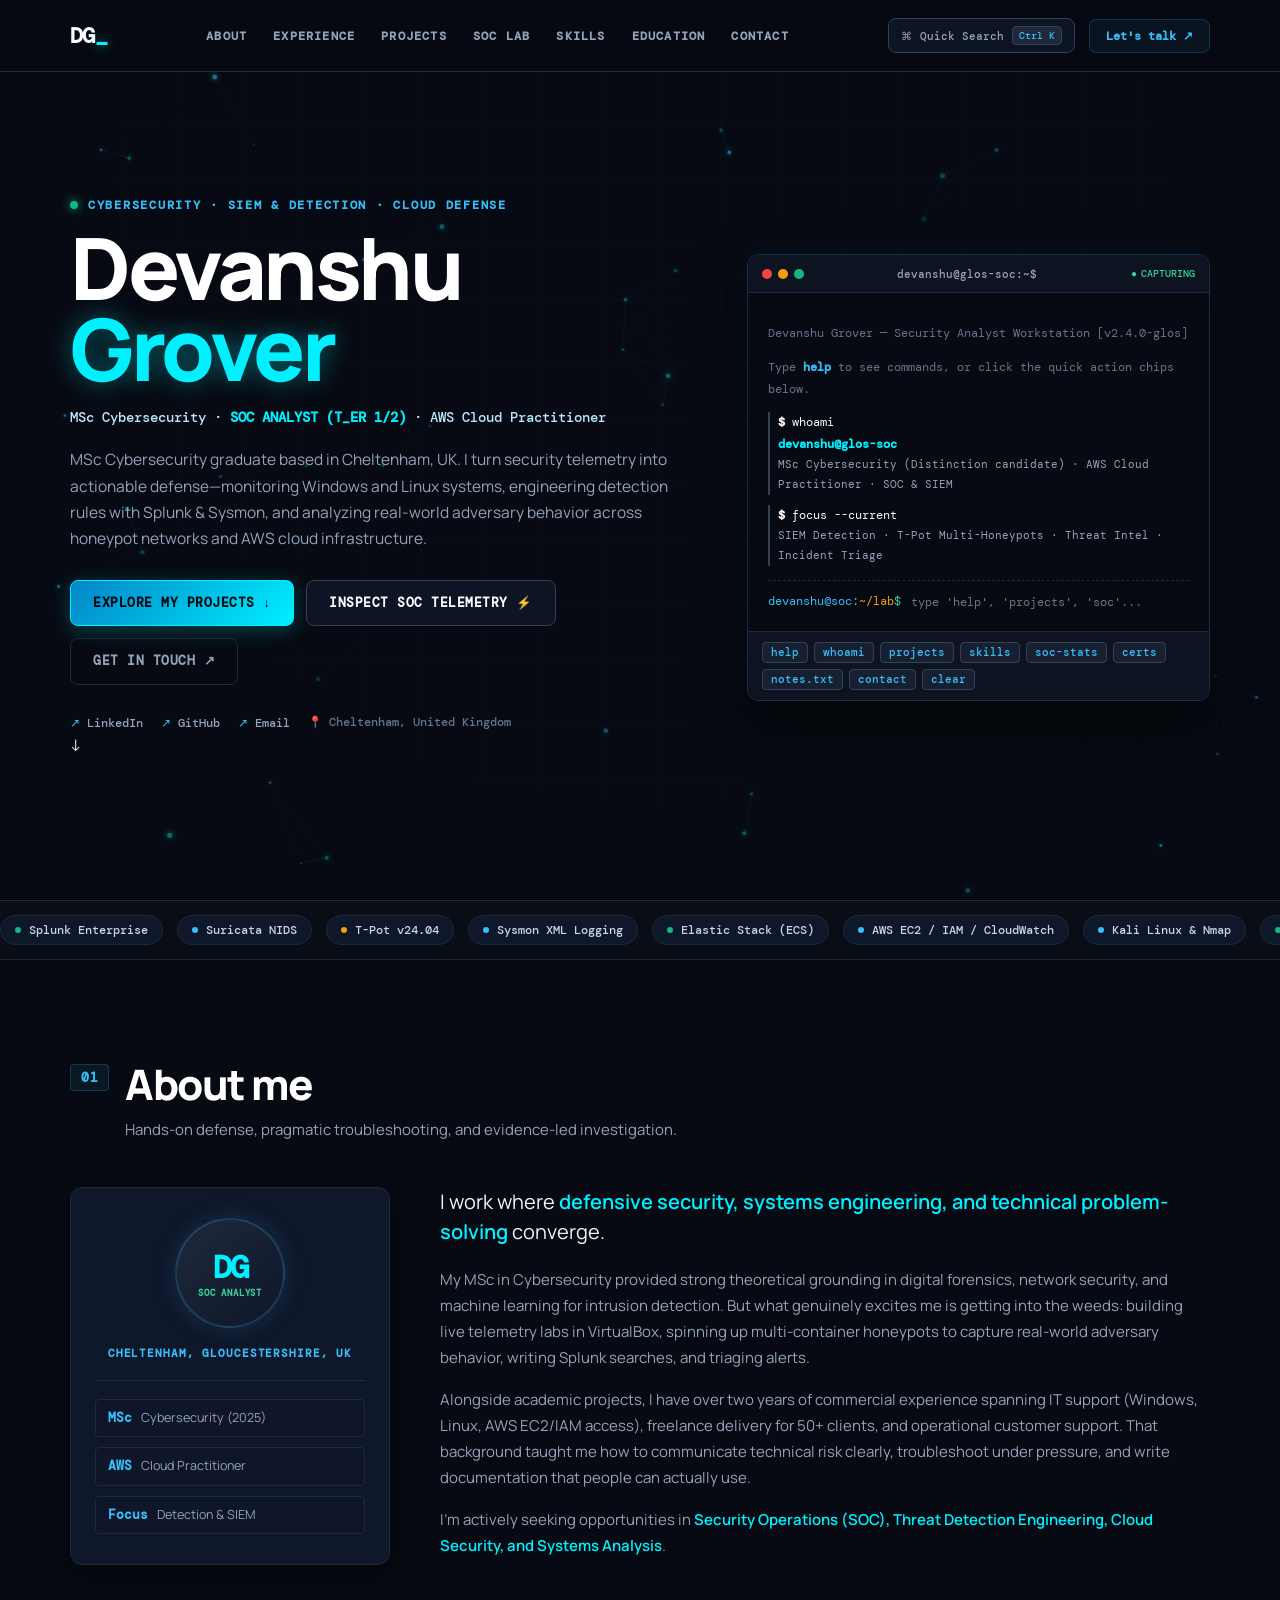
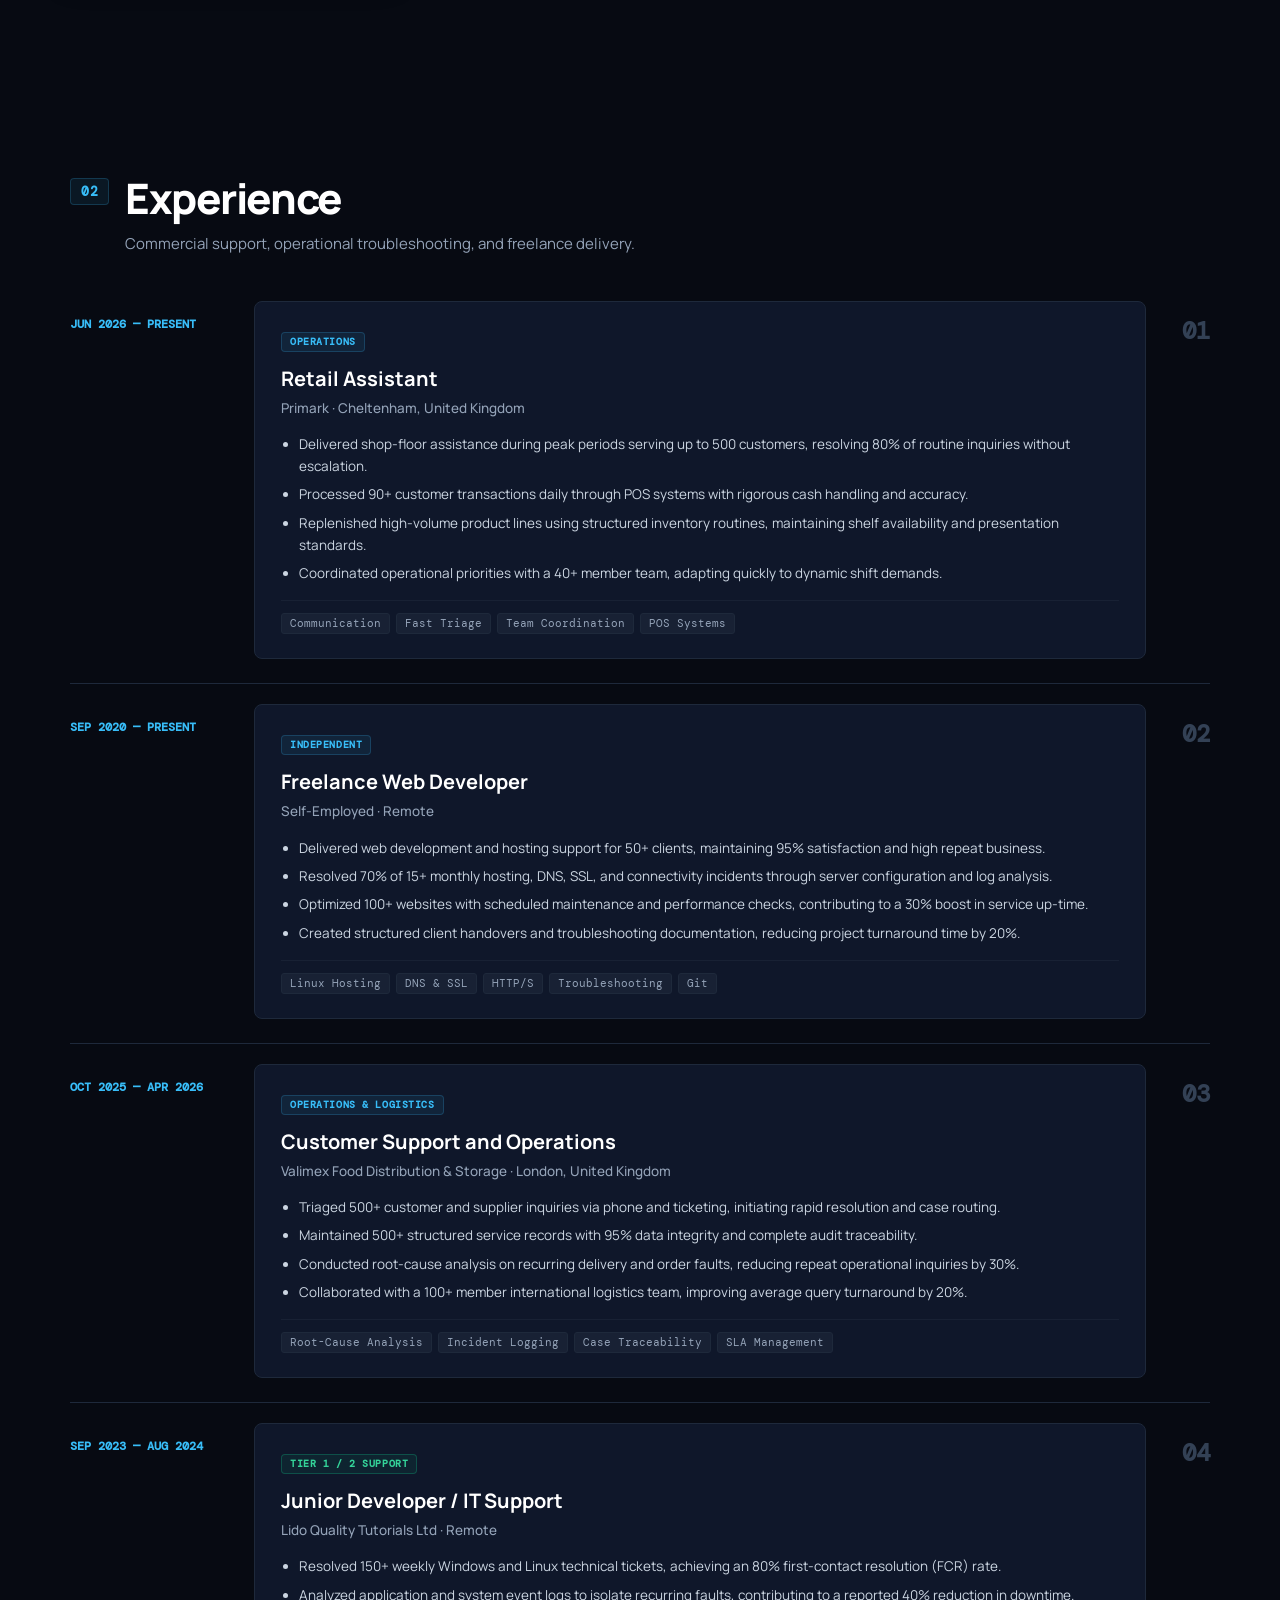
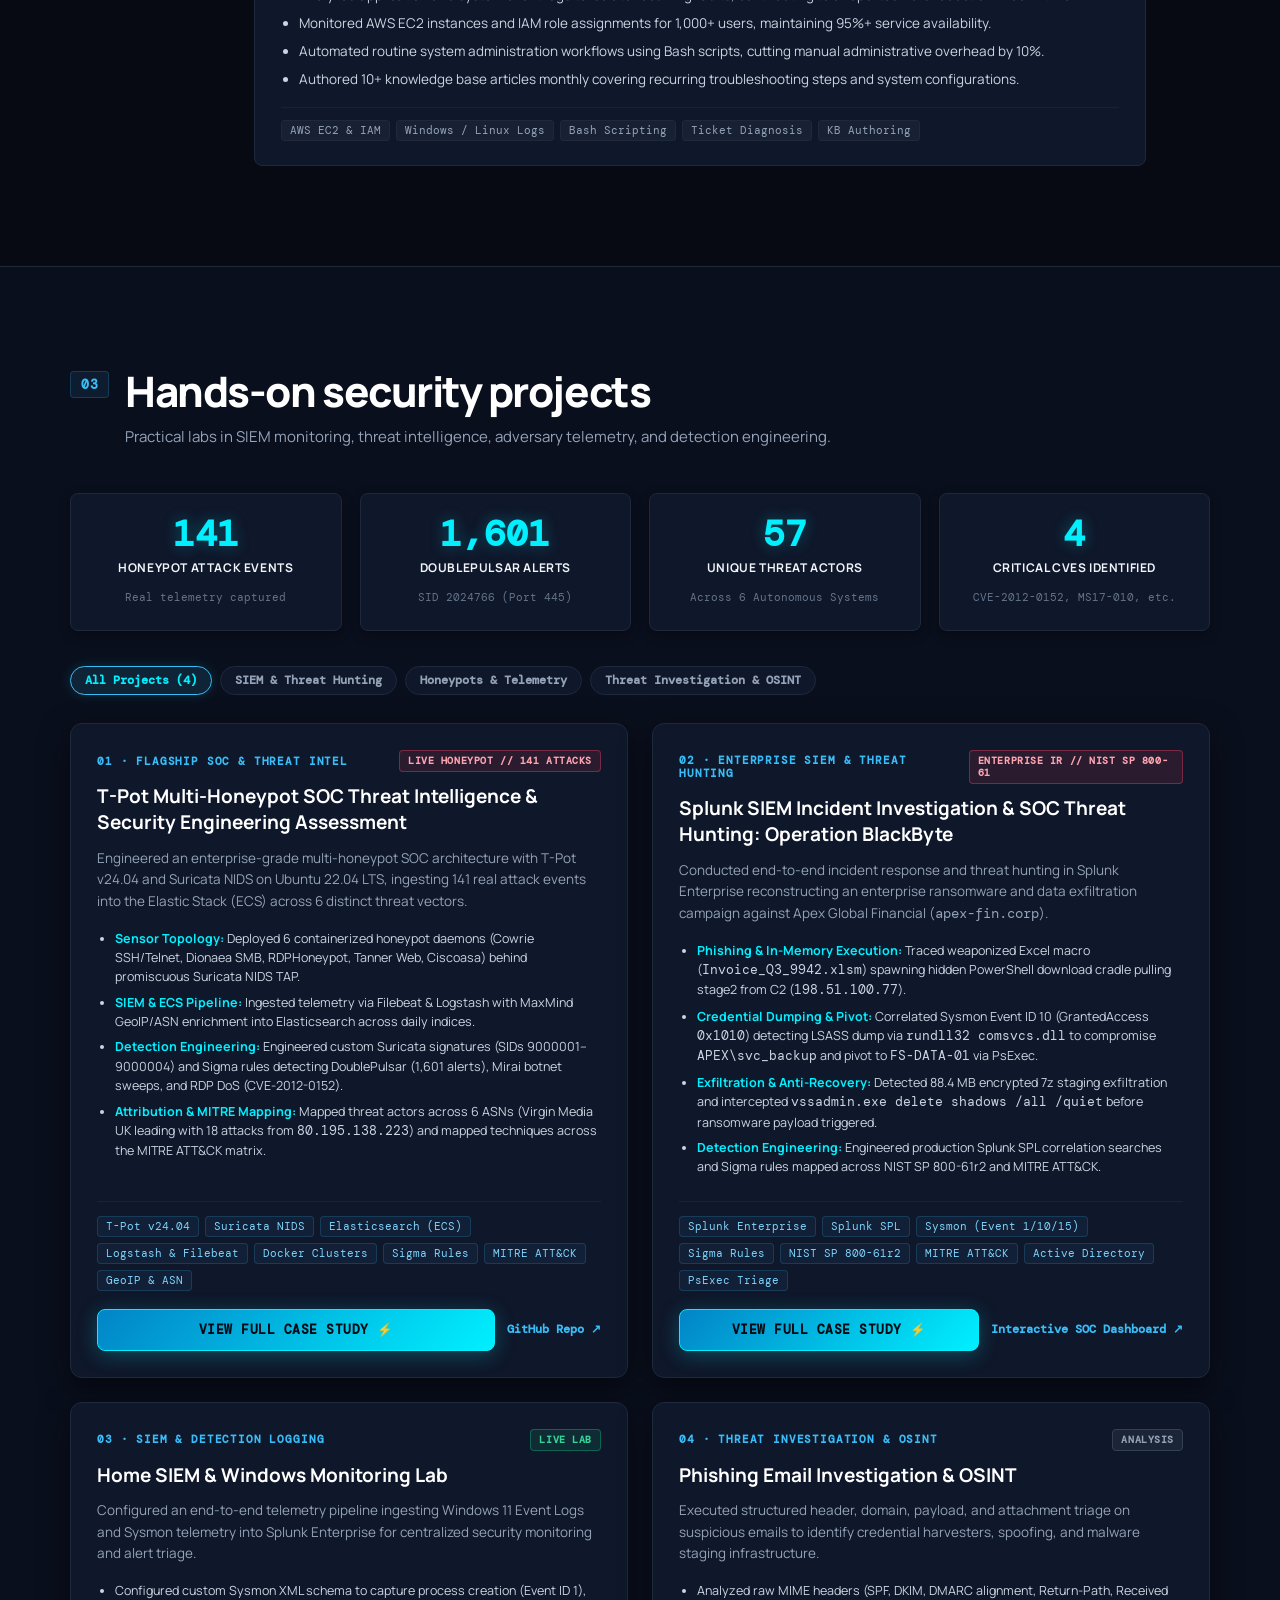
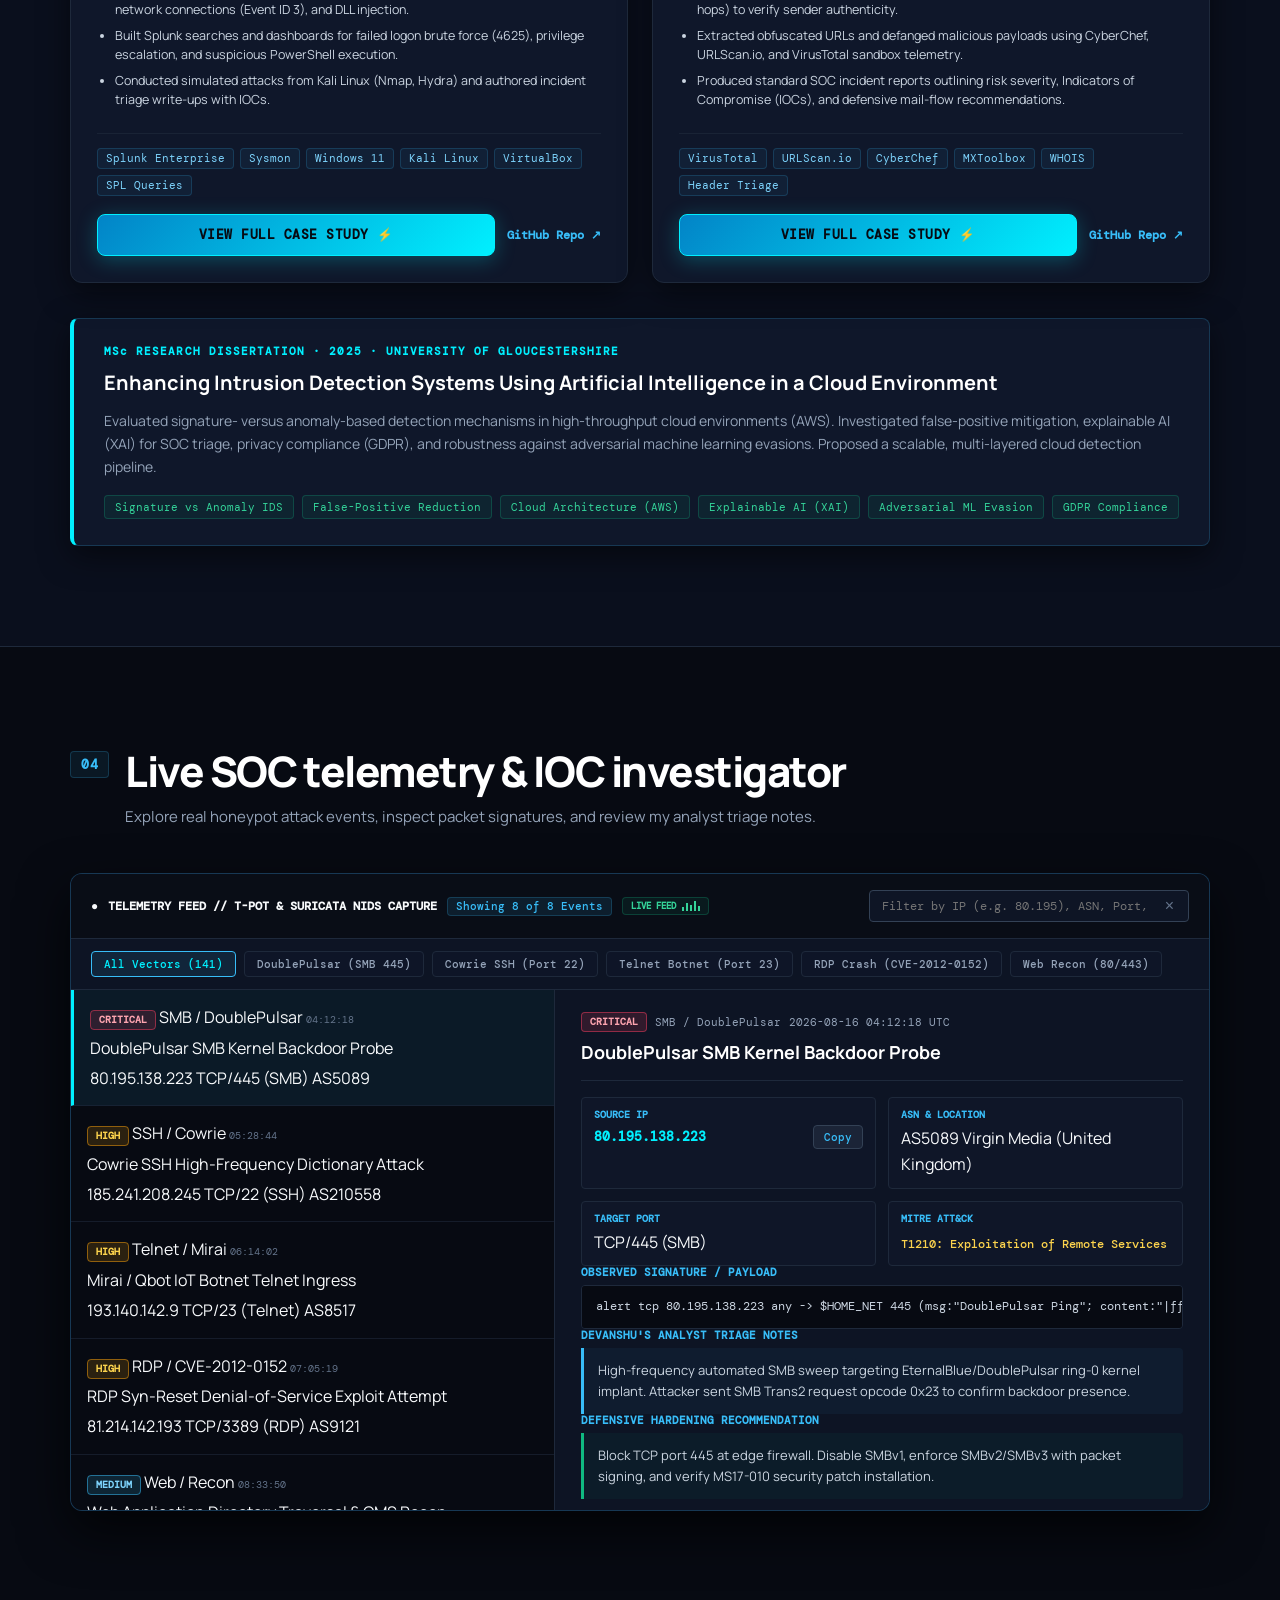
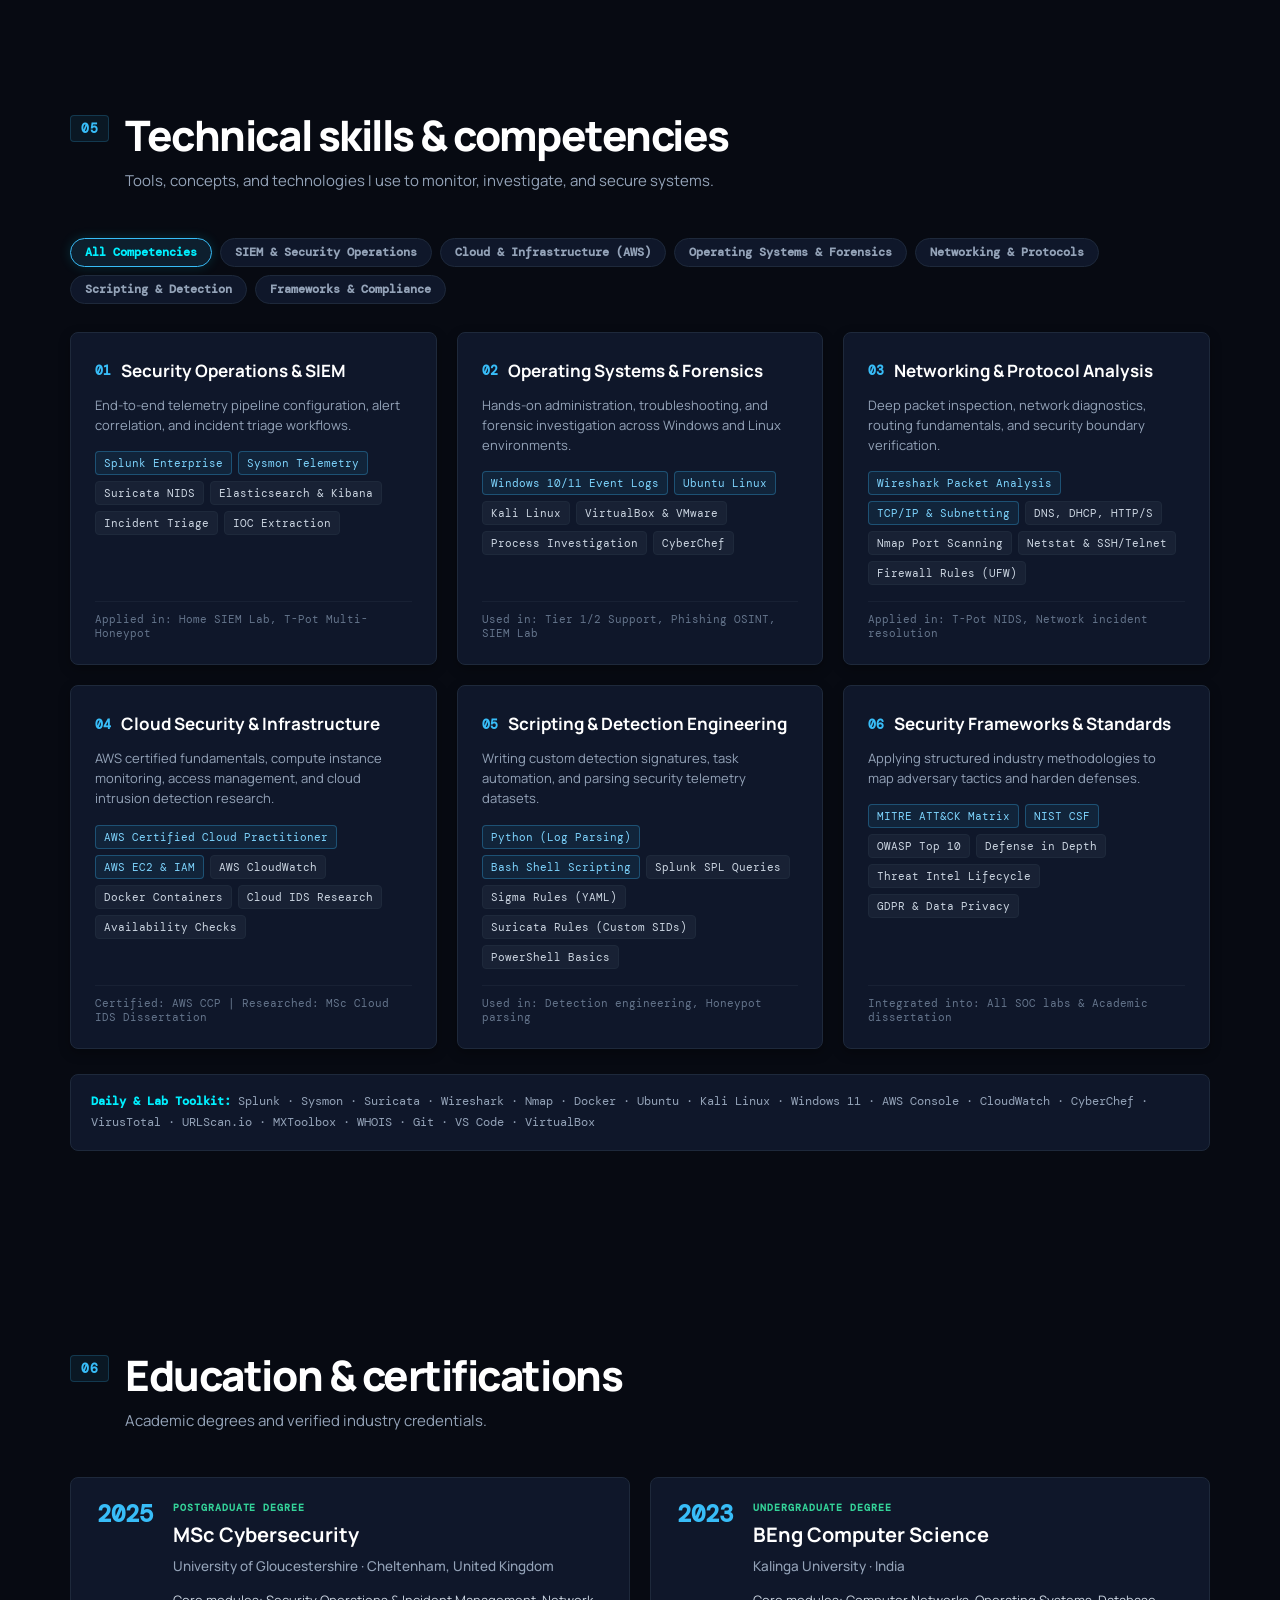
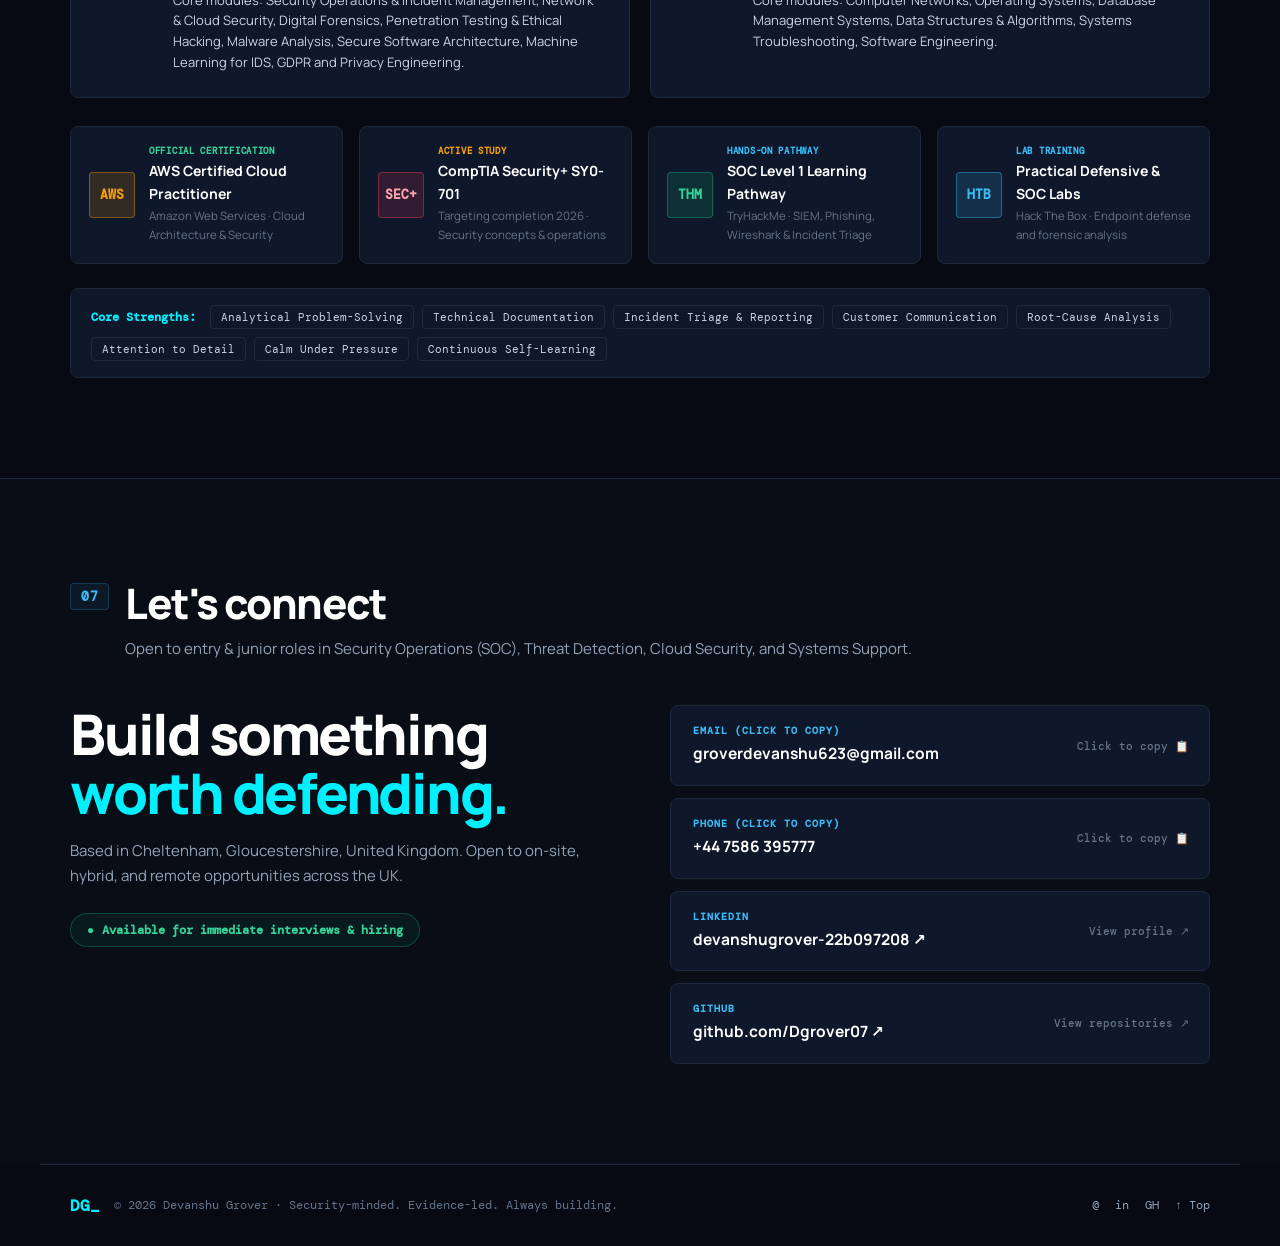
==== commit afc57433: "feat: Add enterprise Splunk Incident Investigation & SOC Threat Hunting (Operation BlackByte) projec" ====
--- a/index.html
+++ b/index.html
@@ -346,10 +346,10 @@
 
   <!-- Project Category Filter Tags -->
   <div class="filter-tags reveal delay">
-    <button class="filter-tag active" data-filter="all">All Projects (3)</button>
-    <button class="filter-tag" data-filter="siem">SIEM & Monitoring</button>
-    <button class="filter-tag" data-filter="investigation">Threat Investigation</button>
+    <button class="filter-tag active" data-filter="all">All Projects (4)</button>
+    <button class="filter-tag" data-filter="siem">SIEM & Threat Hunting</button>
     <button class="filter-tag" data-filter="honeypot">Honeypots & Telemetry</button>
+    <button class="filter-tag" data-filter="investigation">Threat Investigation & OSINT</button>
   </div>
   
   <!-- Project Grid -->
@@ -385,10 +385,40 @@
       </div>
     </article>
 
-    <!-- Project 02: Home SIEM Lab -->
+    <!-- Project 02: Splunk Enterprise Incident Investigation (FLAGSHIP) -->
+    <article class="project card-spotlight" data-project="splunk-soc-incident-investigation" data-filter="siem">
+      <div class="project-header">
+        <small>02 · ENTERPRISE SIEM & THREAT HUNTING</small>
+        <span class="badge alert">ENTERPRISE IR // NIST SP 800-61</span>
+      </div>
+      <h3>Splunk SIEM Incident Investigation & SOC Threat Hunting: Operation BlackByte</h3>
+      <p>Conducted end-to-end incident response and threat hunting in Splunk Enterprise reconstructing an enterprise ransomware and data exfiltration campaign against Apex Global Financial (<code>apex-fin.corp</code>).</p>
+      <ul>
+        <li><strong>Phishing & In-Memory Execution:</strong> Traced weaponized Excel macro (<code>Invoice_Q3_9942.xlsm</code>) spawning hidden PowerShell download cradle pulling stage2 from C2 (<code>198.51.100.77</code>).</li>
+        <li><strong>Credential Dumping & Pivot:</strong> Correlated Sysmon Event ID 10 (GrantedAccess <code>0x1010</code>) detecting LSASS dump via <code>rundll32 comsvcs.dll</code> to compromise <code>APEX\svc_backup</code> and pivot to <code>FS-DATA-01</code> via PsExec.</li>
+        <li><strong>Exfiltration & Anti-Recovery:</strong> Detected 88.4 MB encrypted 7z staging exfiltration and intercepted <code>vssadmin.exe delete shadows /all /quiet</code> before ransomware payload triggered.</li>
+        <li><strong>Detection Engineering:</strong> Engineered production Splunk SPL correlation searches and Sigma rules mapped across NIST SP 800-61r2 and MITRE ATT&CK.</li>
+      </ul>
+      <div class="tags">
+        <span>Splunk Enterprise</span>
+        <span>Splunk SPL</span>
+        <span>Sysmon (Event 1/10/15)</span>
+        <span>Sigma Rules</span>
+        <span>NIST SP 800-61r2</span>
+        <span>MITRE ATT&CK</span>
+        <span>Active Directory</span>
+        <span>PsExec Triage</span>
+      </div>
+      <div class="project-actions">
+        <button class="btn primary btn-quick-view" data-modal="splunk-soc-incident-investigation">View Full Case Study ⚡</button>
+        <a class="project-link" href="splunk-soc-incident-investigation/dashboards/interactive_soc_viewer.html" target="_blank" rel="noopener noreferrer">Interactive SOC Dashboard ↗</a>
+      </div>
+    </article>
+
+    <!-- Project 03: Home SIEM Lab -->
     <article class="project card-spotlight" data-project="home-siem-lab" data-filter="siem">
       <div class="project-header">
-        <small>02 · SIEM & DETECTION LOGGING</small>
+        <small>03 · SIEM & DETECTION LOGGING</small>
         <span class="badge ok">LIVE LAB</span>
       </div>
       <h3>Home SIEM & Windows Monitoring Lab</h3>
@@ -412,10 +442,10 @@
       </div>
     </article>
 
-    <!-- Project 03: Phishing OSINT -->
+    <!-- Project 04: Phishing OSINT -->
     <article class="project card-spotlight" data-project="phishing-osint" data-filter="investigation">
       <div class="project-header">
-        <small>03 · THREAT INVESTIGATION & OSINT</small>
+        <small>04 · THREAT INVESTIGATION & OSINT</small>
         <span class="badge">ANALYSIS</span>
       </div>
       <h3>Phishing Email Investigation & OSINT</h3>
--- a/styles.css
+++ b/styles.css
@@ -983,8 +983,8 @@
    ═══════════════════════════════════════ */
 .project-grid {
   display: grid;
-  grid-template-columns: repeat(3, 1fr);
-  gap: 22px;
+  grid-template-columns: repeat(2, 1fr);
+  gap: 24px;
 }
 
 .project {
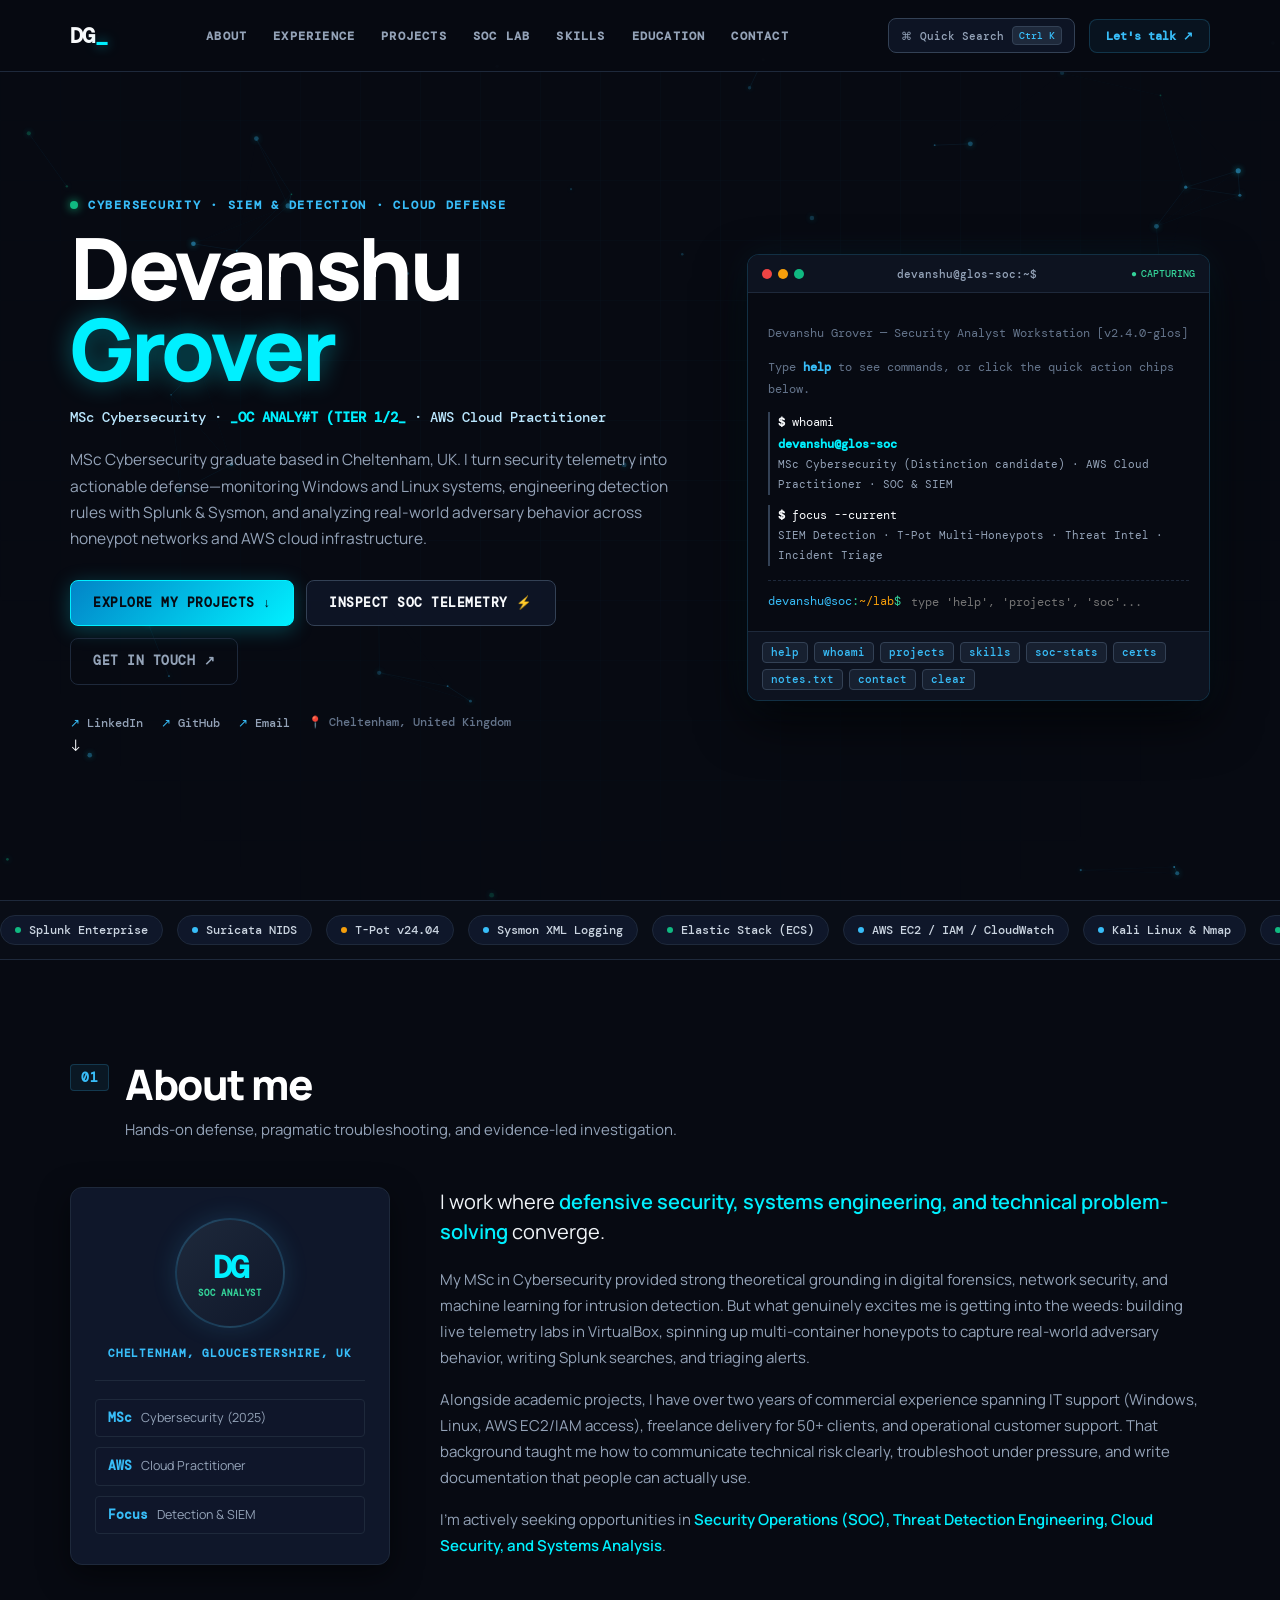
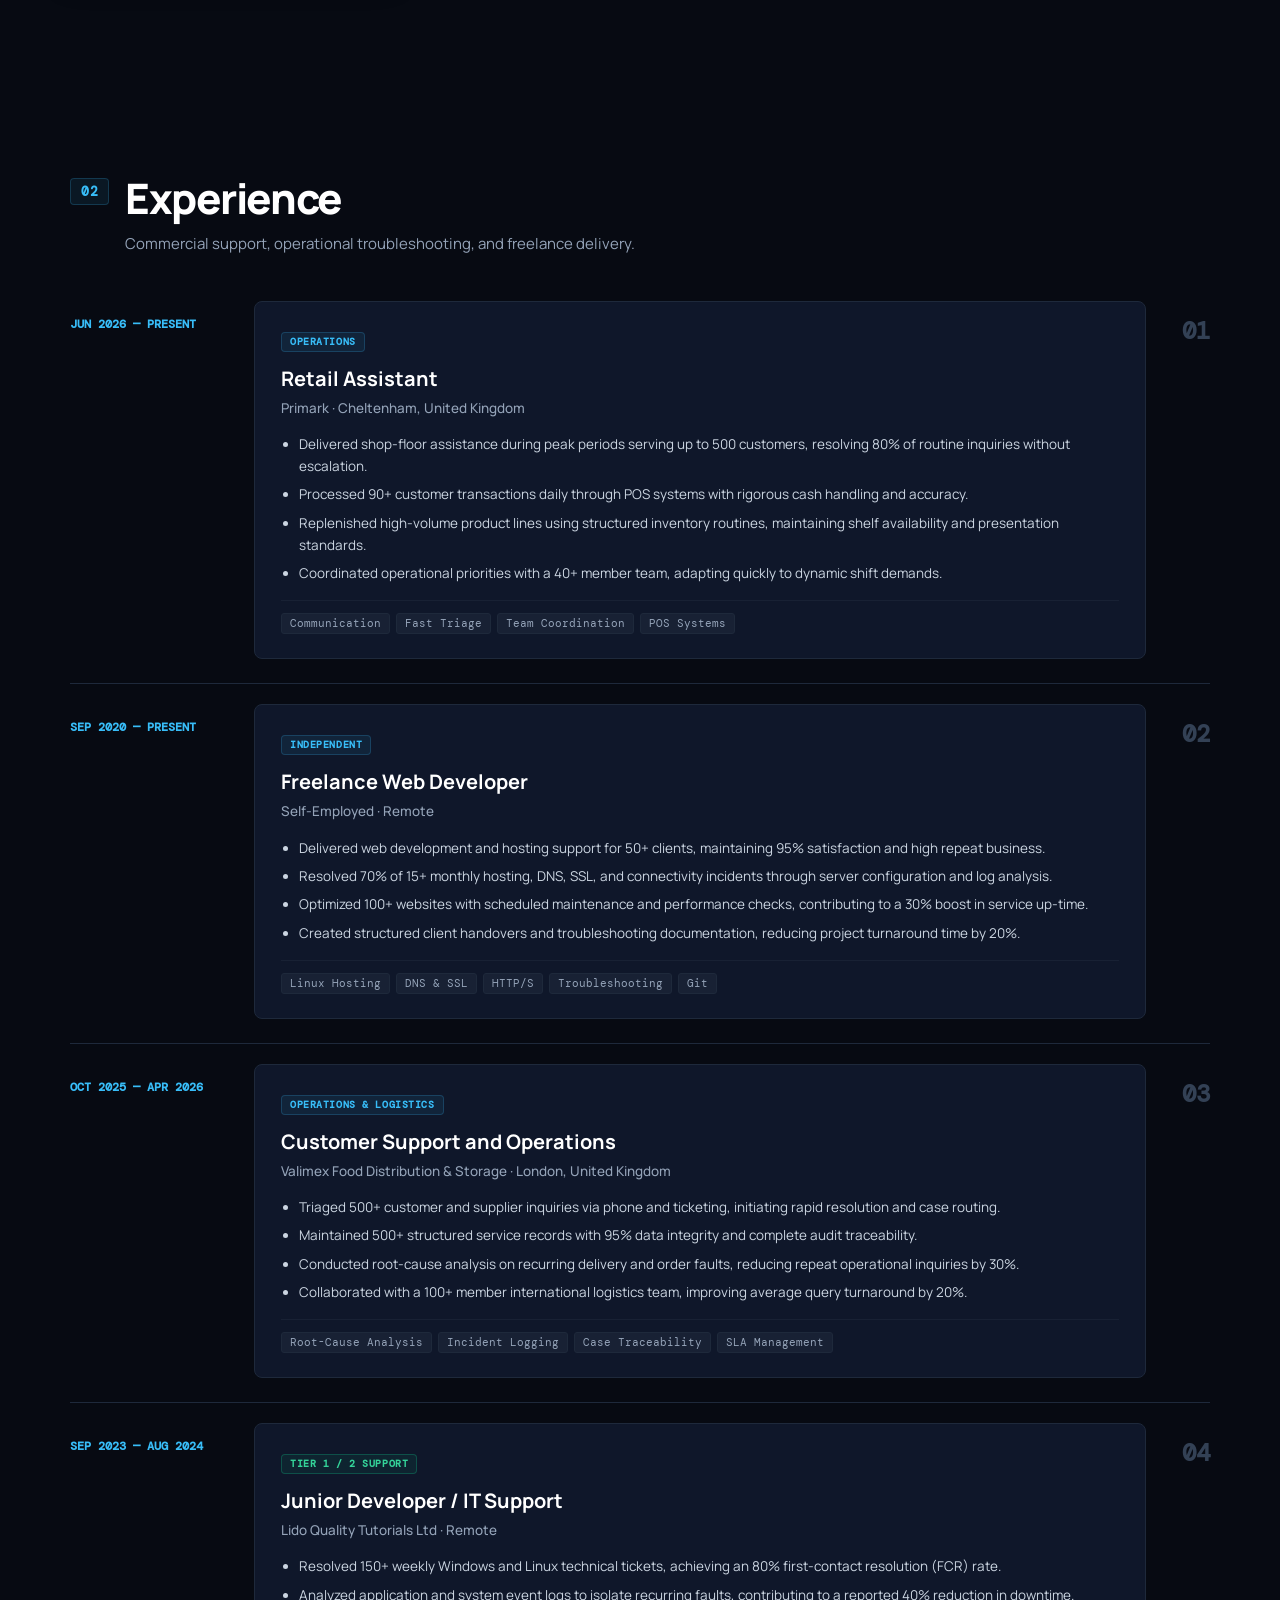
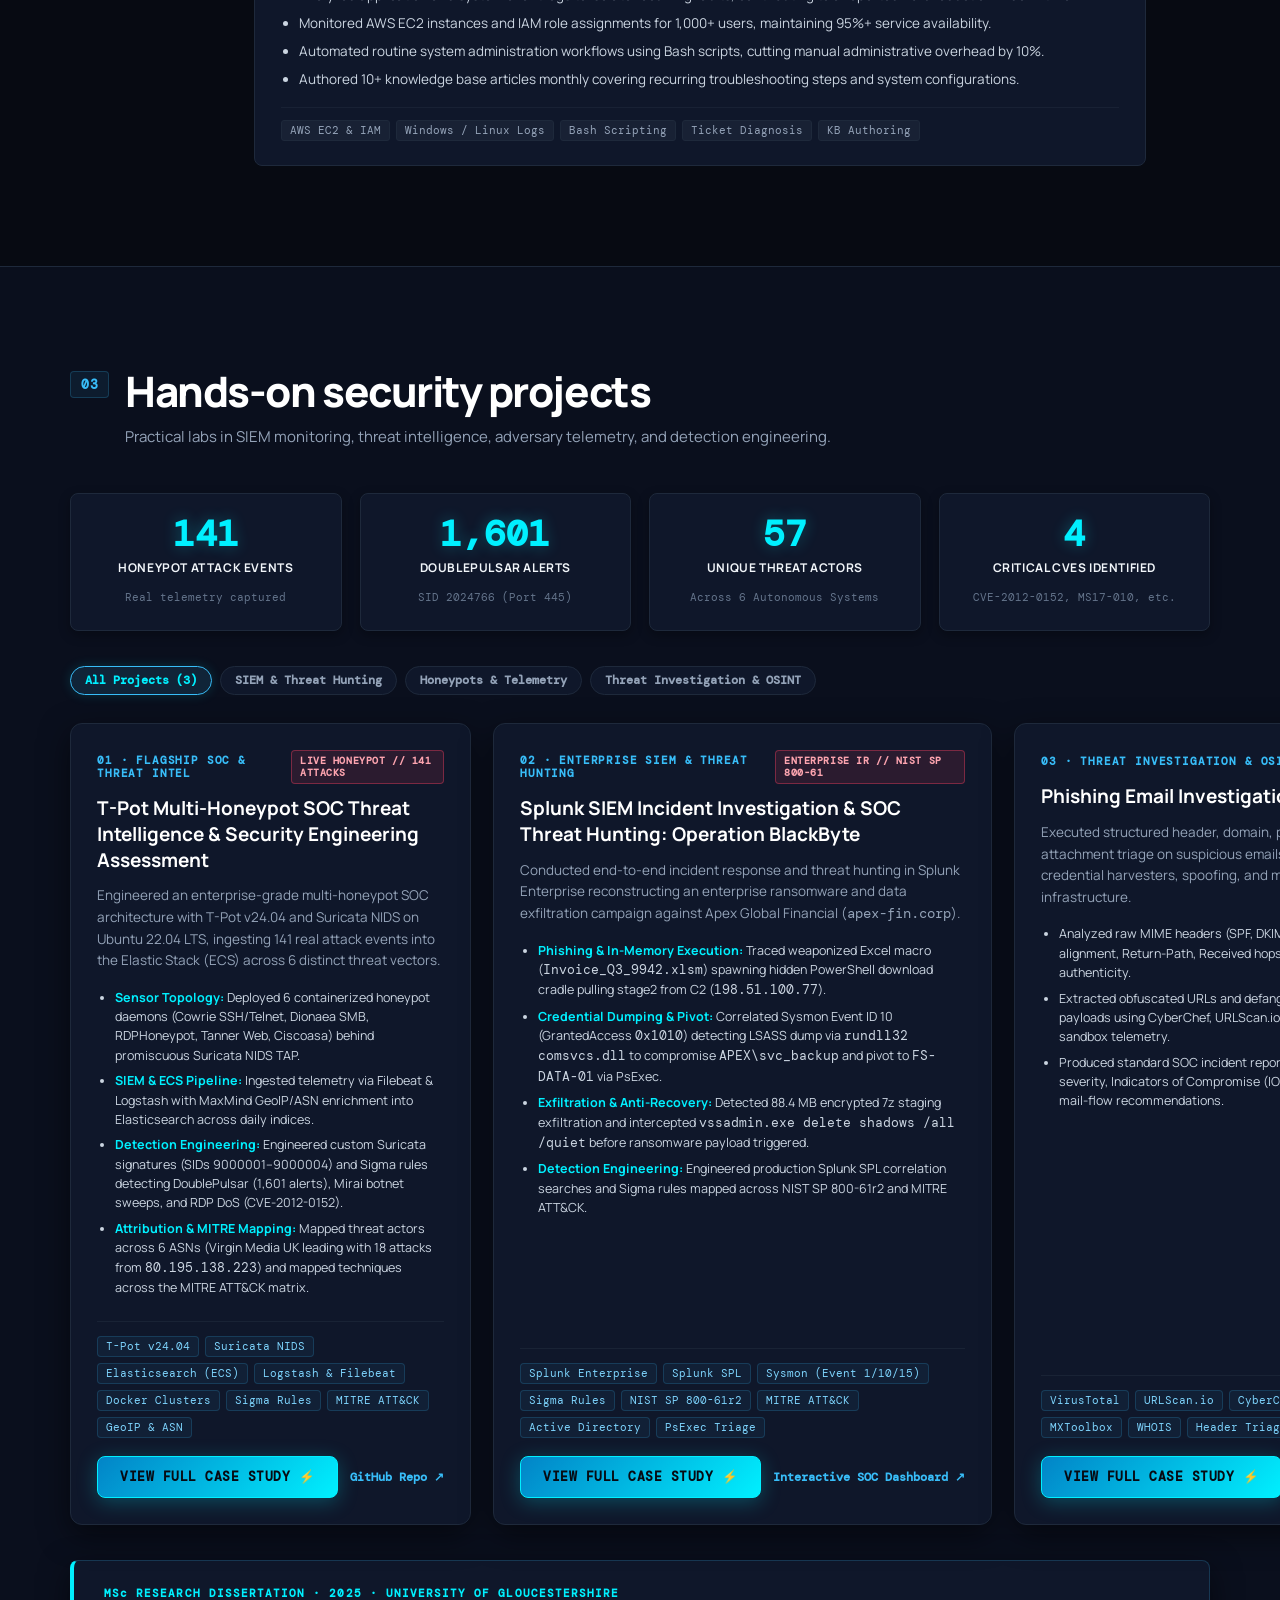
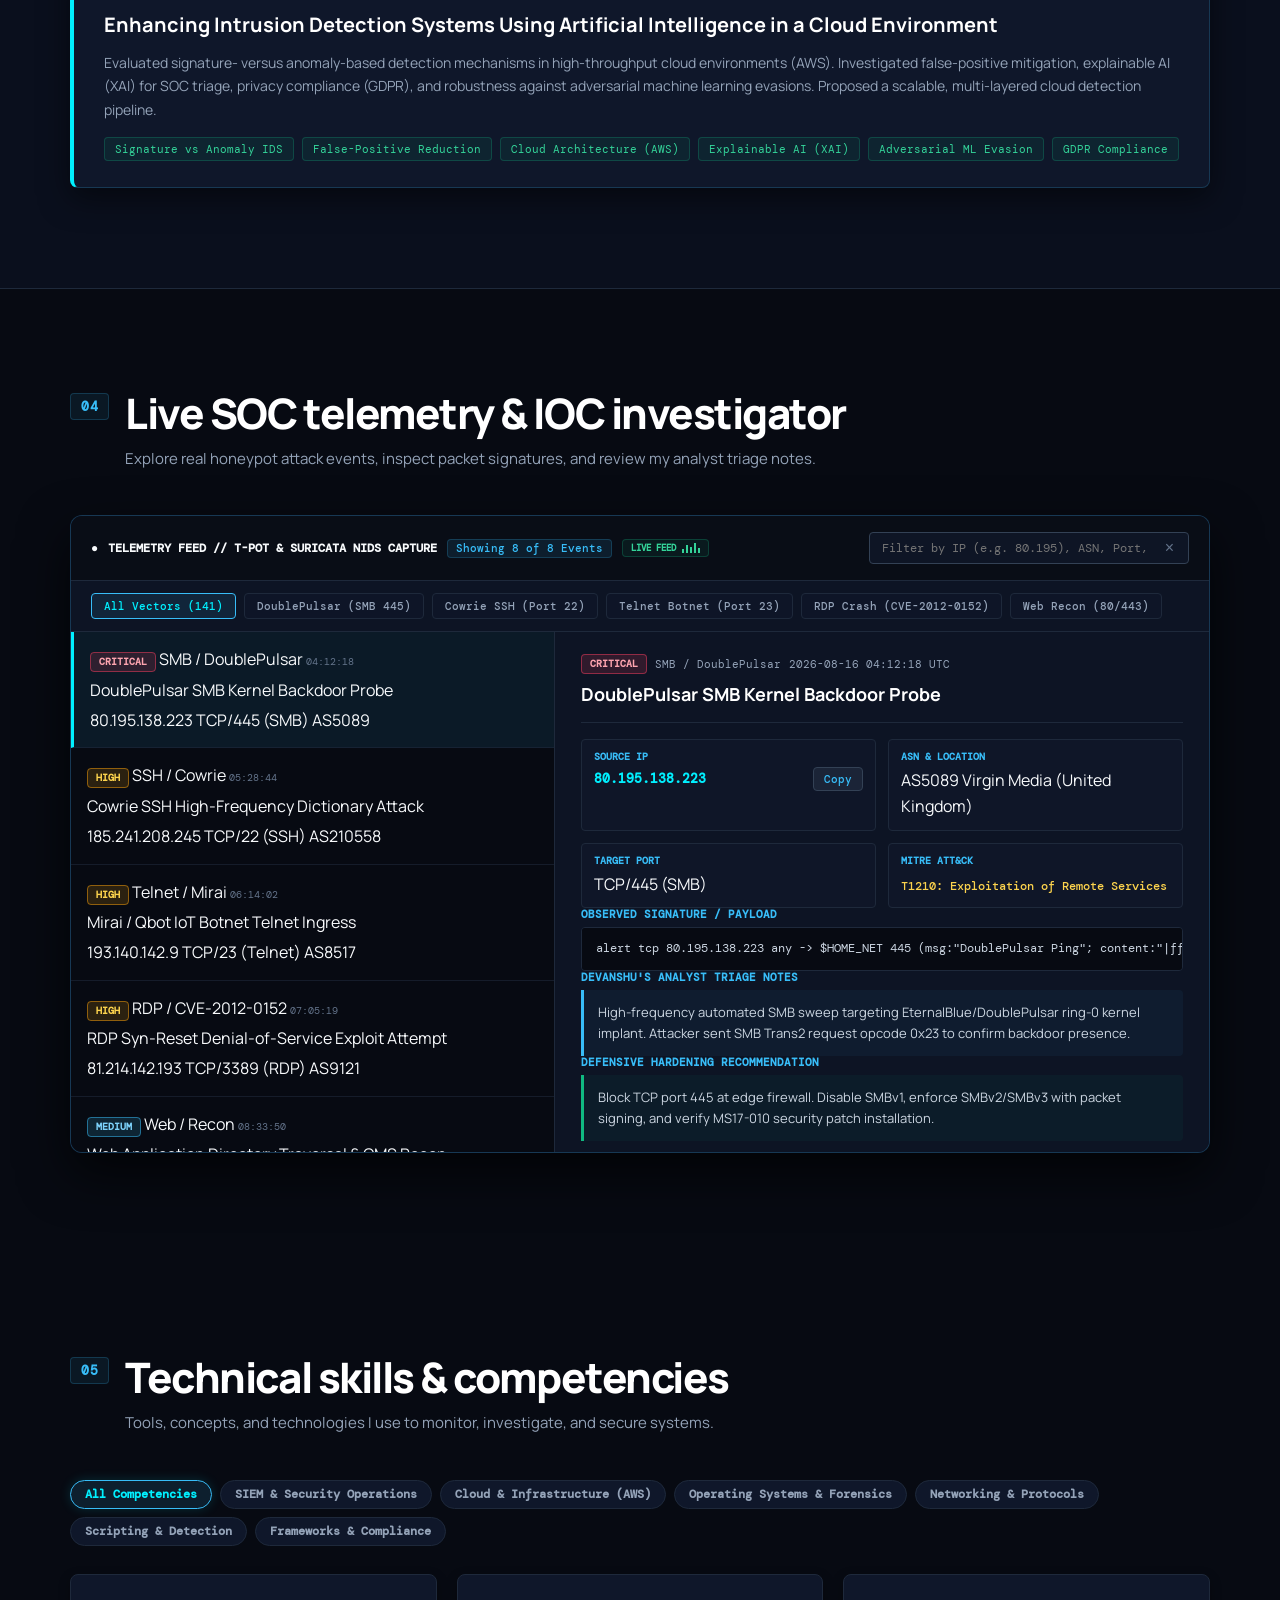
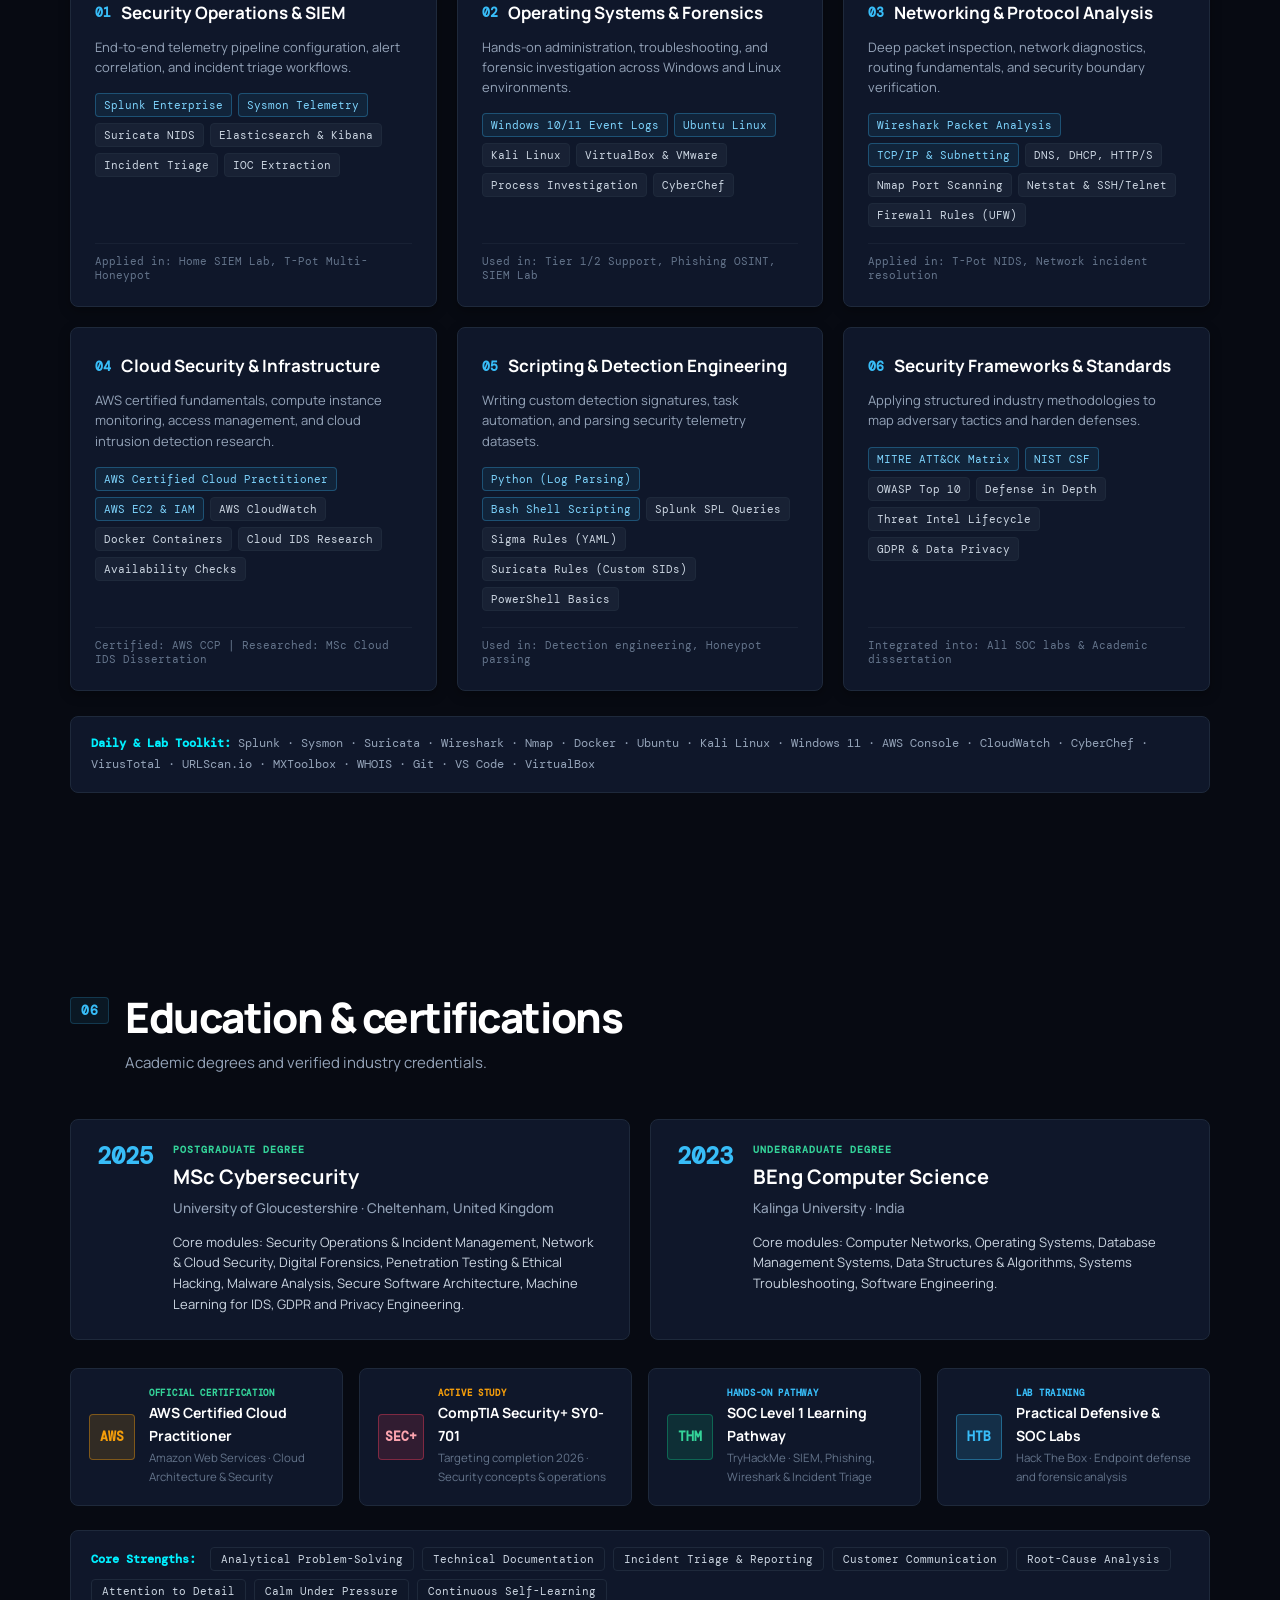
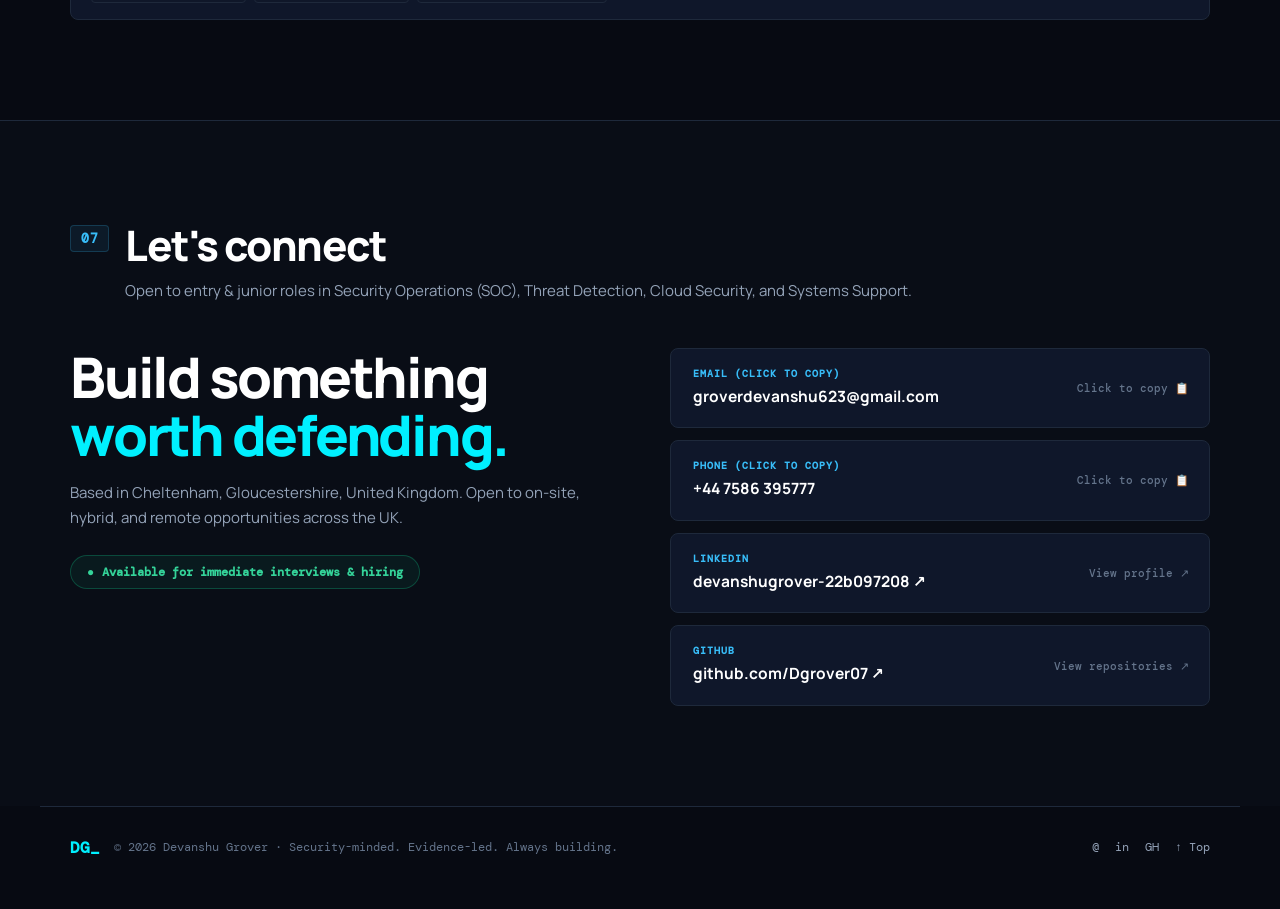
==== commit fa2e6847: "refactor: Streamline showcase to top 3 flagship security projects (T-Pot, Splunk IR, Phishing OSINT)" ====
--- a/index.html
+++ b/index.html
@@ -346,7 +346,7 @@
 
   <!-- Project Category Filter Tags -->
   <div class="filter-tags reveal delay">
-    <button class="filter-tag active" data-filter="all">All Projects (4)</button>
+    <button class="filter-tag active" data-filter="all">All Projects (3)</button>
     <button class="filter-tag" data-filter="siem">SIEM & Threat Hunting</button>
     <button class="filter-tag" data-filter="honeypot">Honeypots & Telemetry</button>
     <button class="filter-tag" data-filter="investigation">Threat Investigation & OSINT</button>
@@ -415,37 +415,10 @@
       </div>
     </article>
 
-    <!-- Project 03: Home SIEM Lab -->
-    <article class="project card-spotlight" data-project="home-siem-lab" data-filter="siem">
-      <div class="project-header">
-        <small>03 · SIEM & DETECTION LOGGING</small>
-        <span class="badge ok">LIVE LAB</span>
-      </div>
-      <h3>Home SIEM & Windows Monitoring Lab</h3>
-      <p>Configured an end-to-end telemetry pipeline ingesting Windows 11 Event Logs and Sysmon telemetry into Splunk Enterprise for centralized security monitoring and alert triage.</p>
-      <ul>
-        <li>Configured custom Sysmon XML schema to capture process creation (Event ID 1), network connections (Event ID 3), and DLL injection.</li>
-        <li>Built Splunk searches and dashboards for failed logon brute force (4625), privilege escalation, and suspicious PowerShell execution.</li>
-        <li>Conducted simulated attacks from Kali Linux (Nmap, Hydra) and authored incident triage write-ups with IOCs.</li>
-      </ul>
-      <div class="tags">
-        <span>Splunk Enterprise</span>
-        <span>Sysmon</span>
-        <span>Windows 11</span>
-        <span>Kali Linux</span>
-        <span>VirtualBox</span>
-        <span>SPL Queries</span>
-      </div>
-      <div class="project-actions">
-        <button class="btn primary btn-quick-view" data-modal="home-siem-lab">View Full Case Study ⚡</button>
-        <a class="project-link" href="https://github.com/Dgrover07/Home-SIEM-Windows-Lab" target="_blank" rel="noopener noreferrer">GitHub Repo ↗</a>
-      </div>
-    </article>
-
-    <!-- Project 04: Phishing OSINT -->
+    <!-- Project 03: Phishing OSINT -->
     <article class="project card-spotlight" data-project="phishing-osint" data-filter="investigation">
       <div class="project-header">
-        <small>04 · THREAT INVESTIGATION & OSINT</small>
+        <small>03 · THREAT INVESTIGATION & OSINT</small>
         <span class="badge">ANALYSIS</span>
       </div>
       <h3>Phishing Email Investigation & OSINT</h3>
--- a/styles.css
+++ b/styles.css
@@ -983,8 +983,8 @@
    ═══════════════════════════════════════ */
 .project-grid {
   display: grid;
-  grid-template-columns: repeat(2, 1fr);
-  gap: 24px;
+  grid-template-columns: repeat(3, 1fr);
+  gap: 22px;
 }
 
 .project {
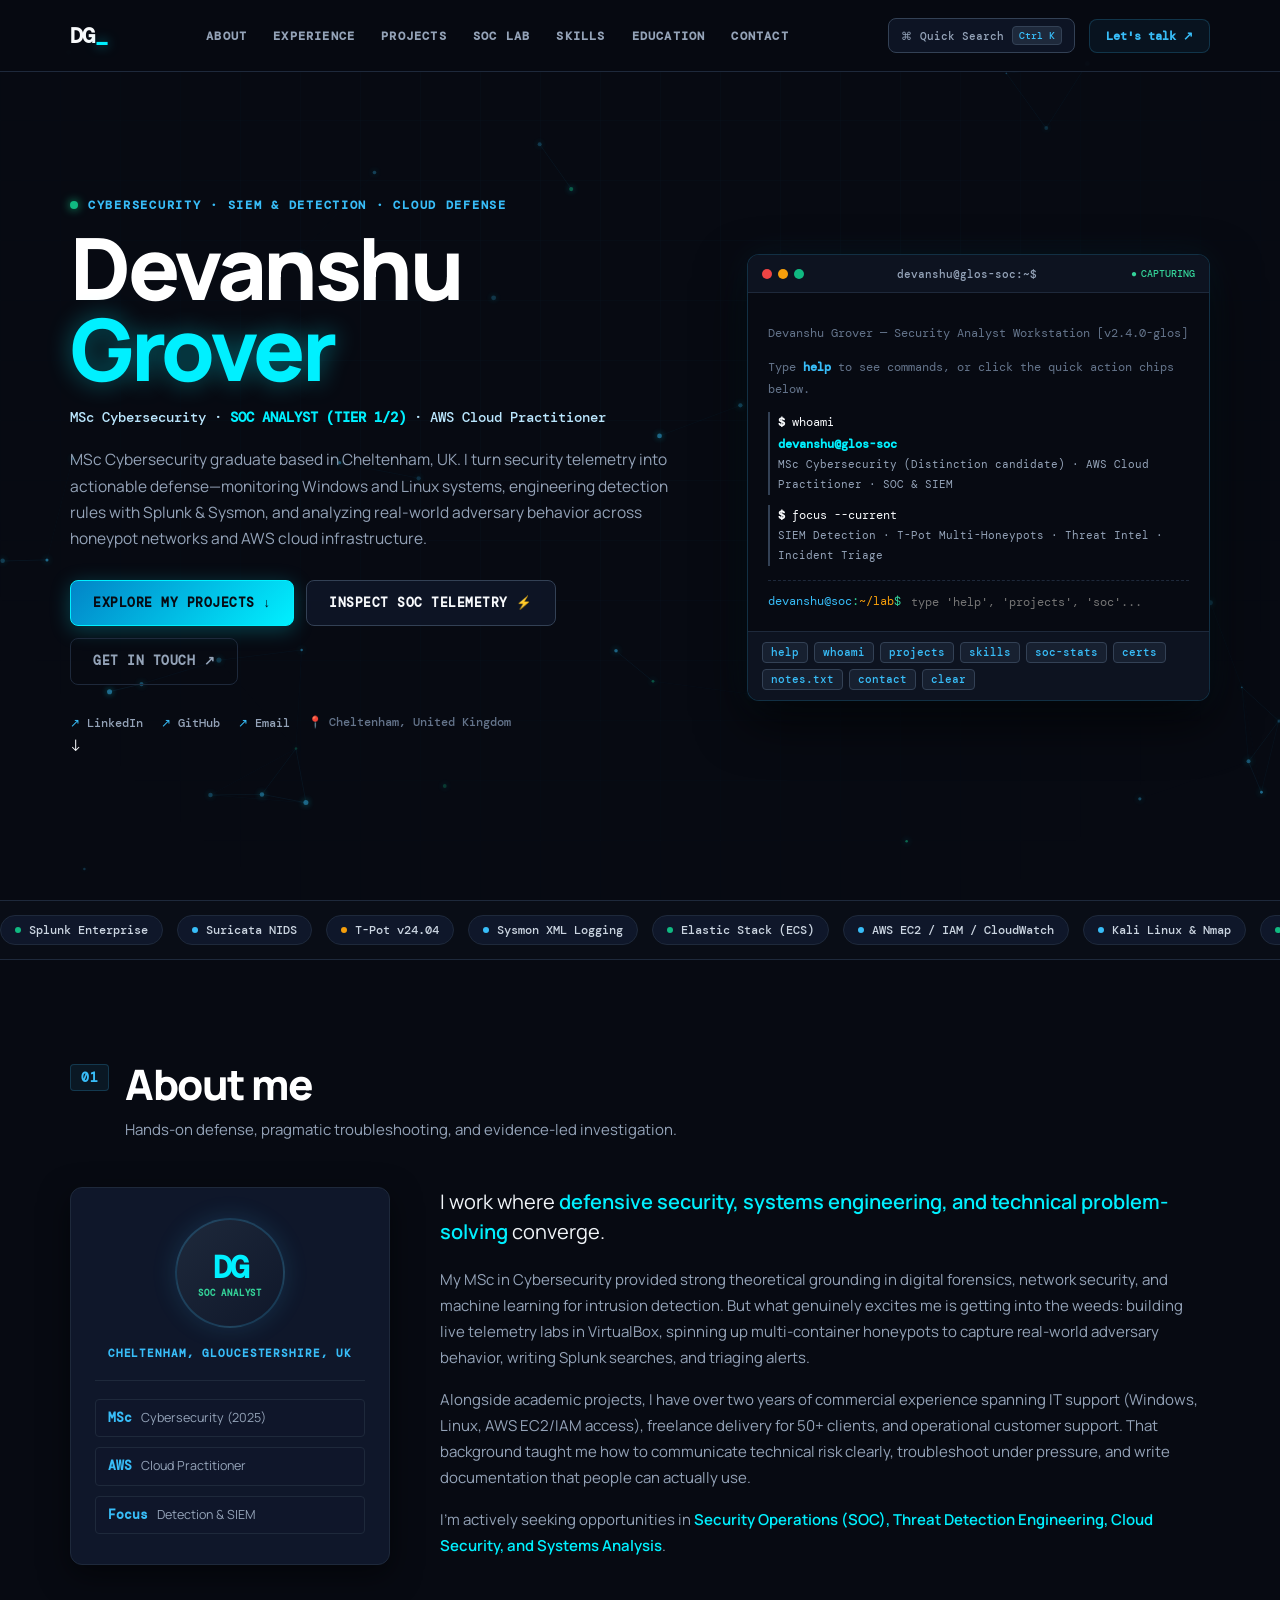
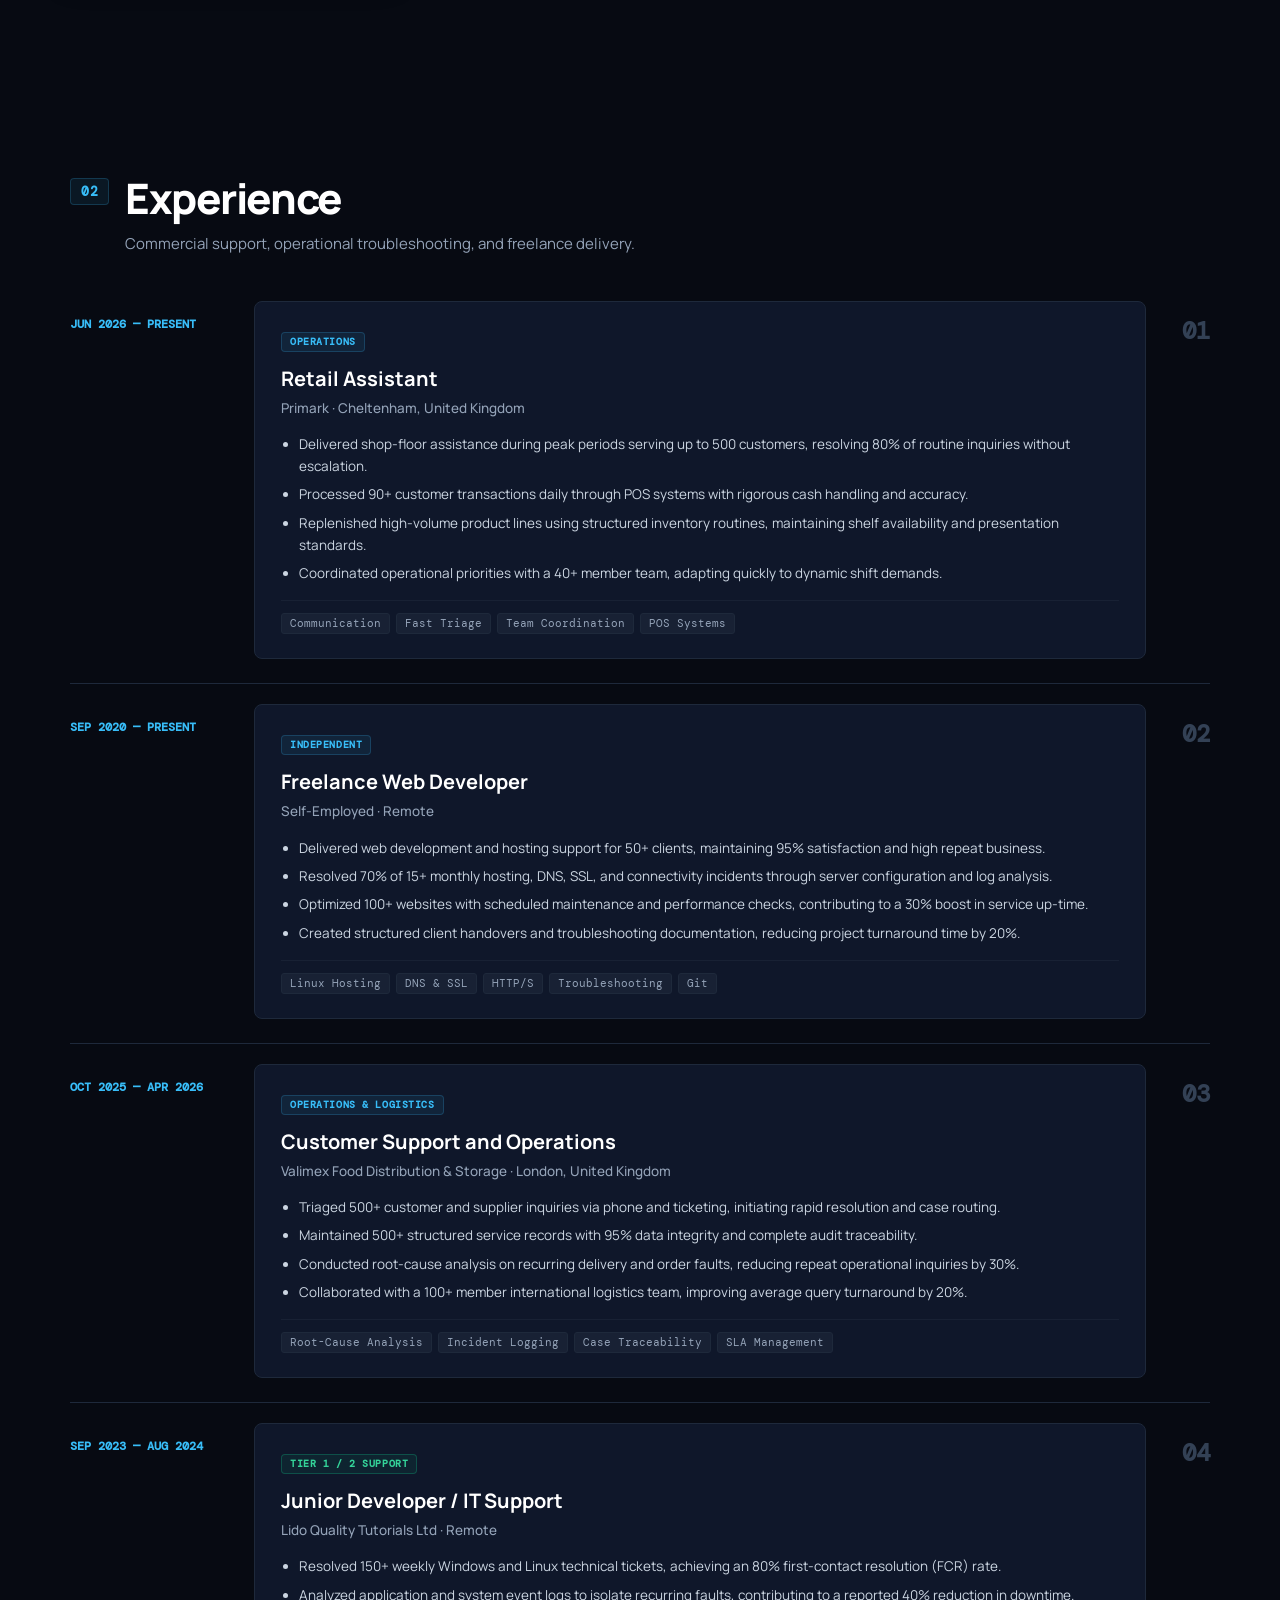
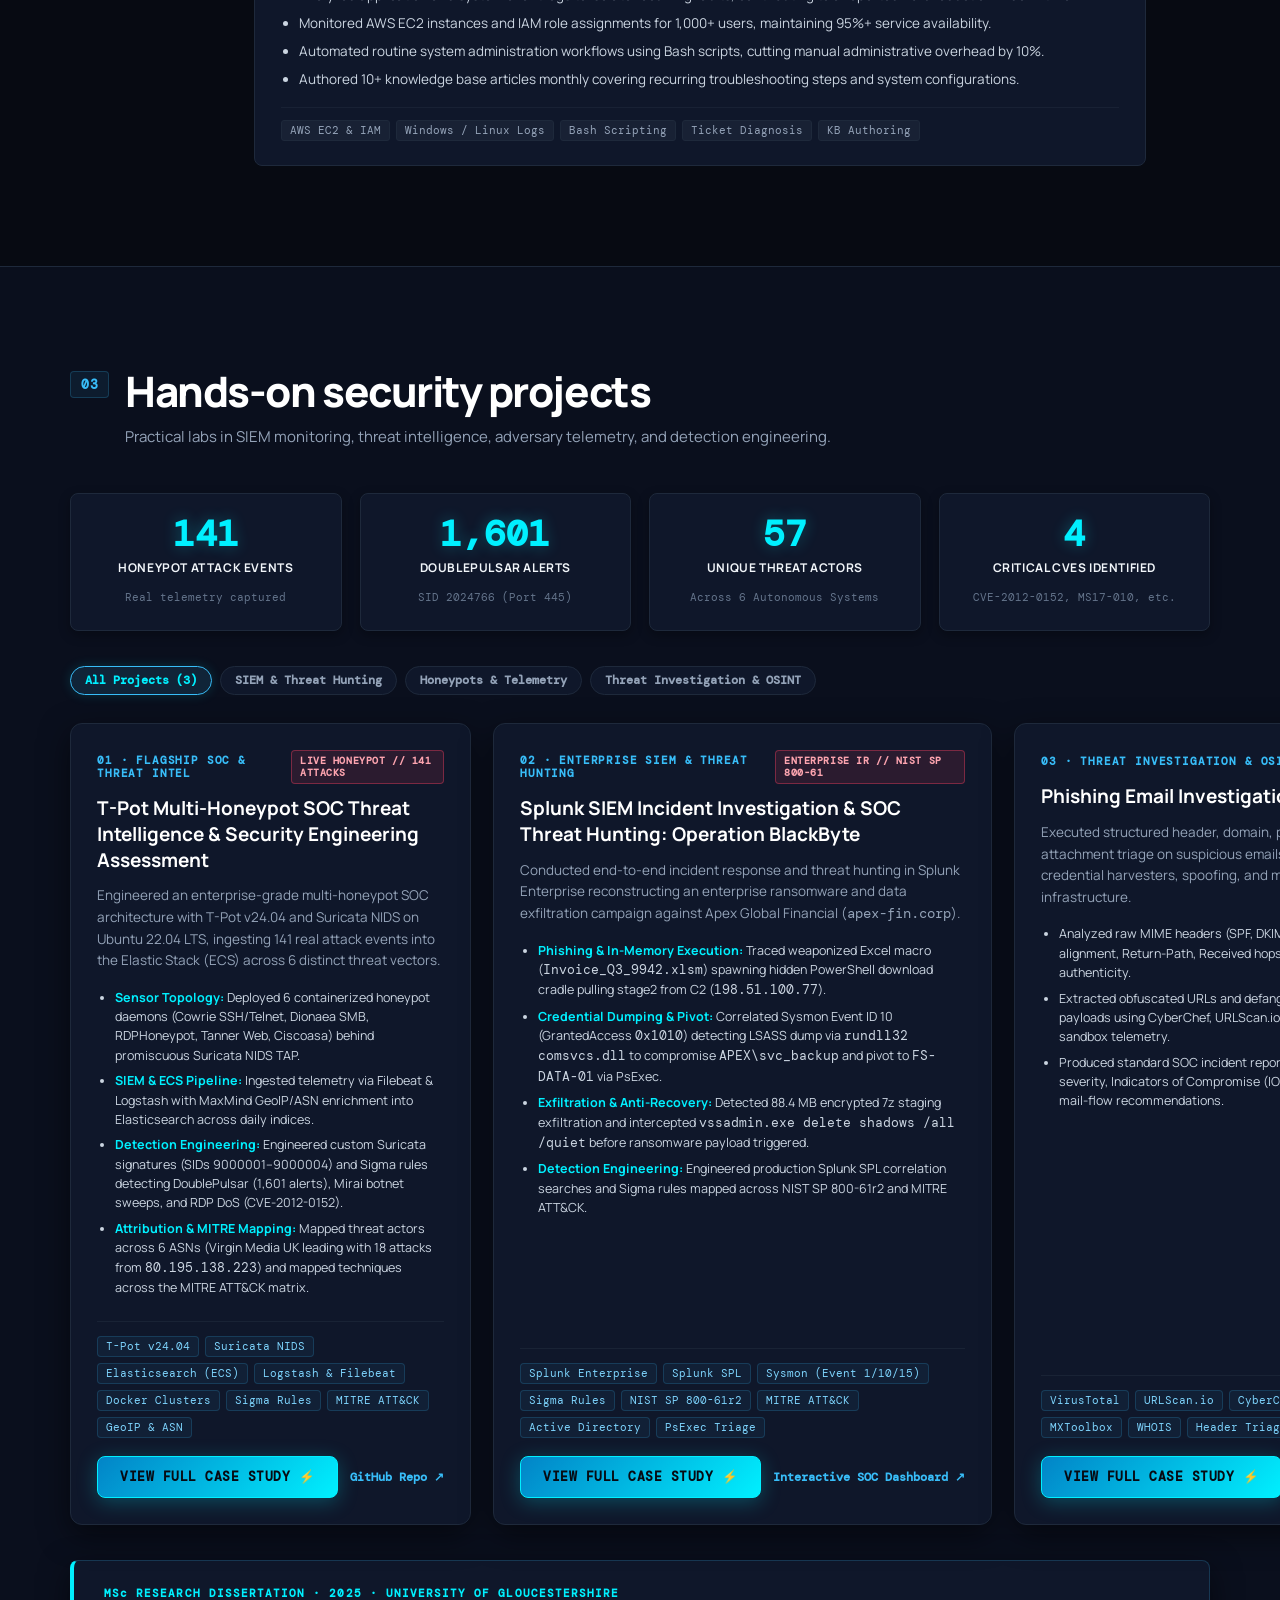
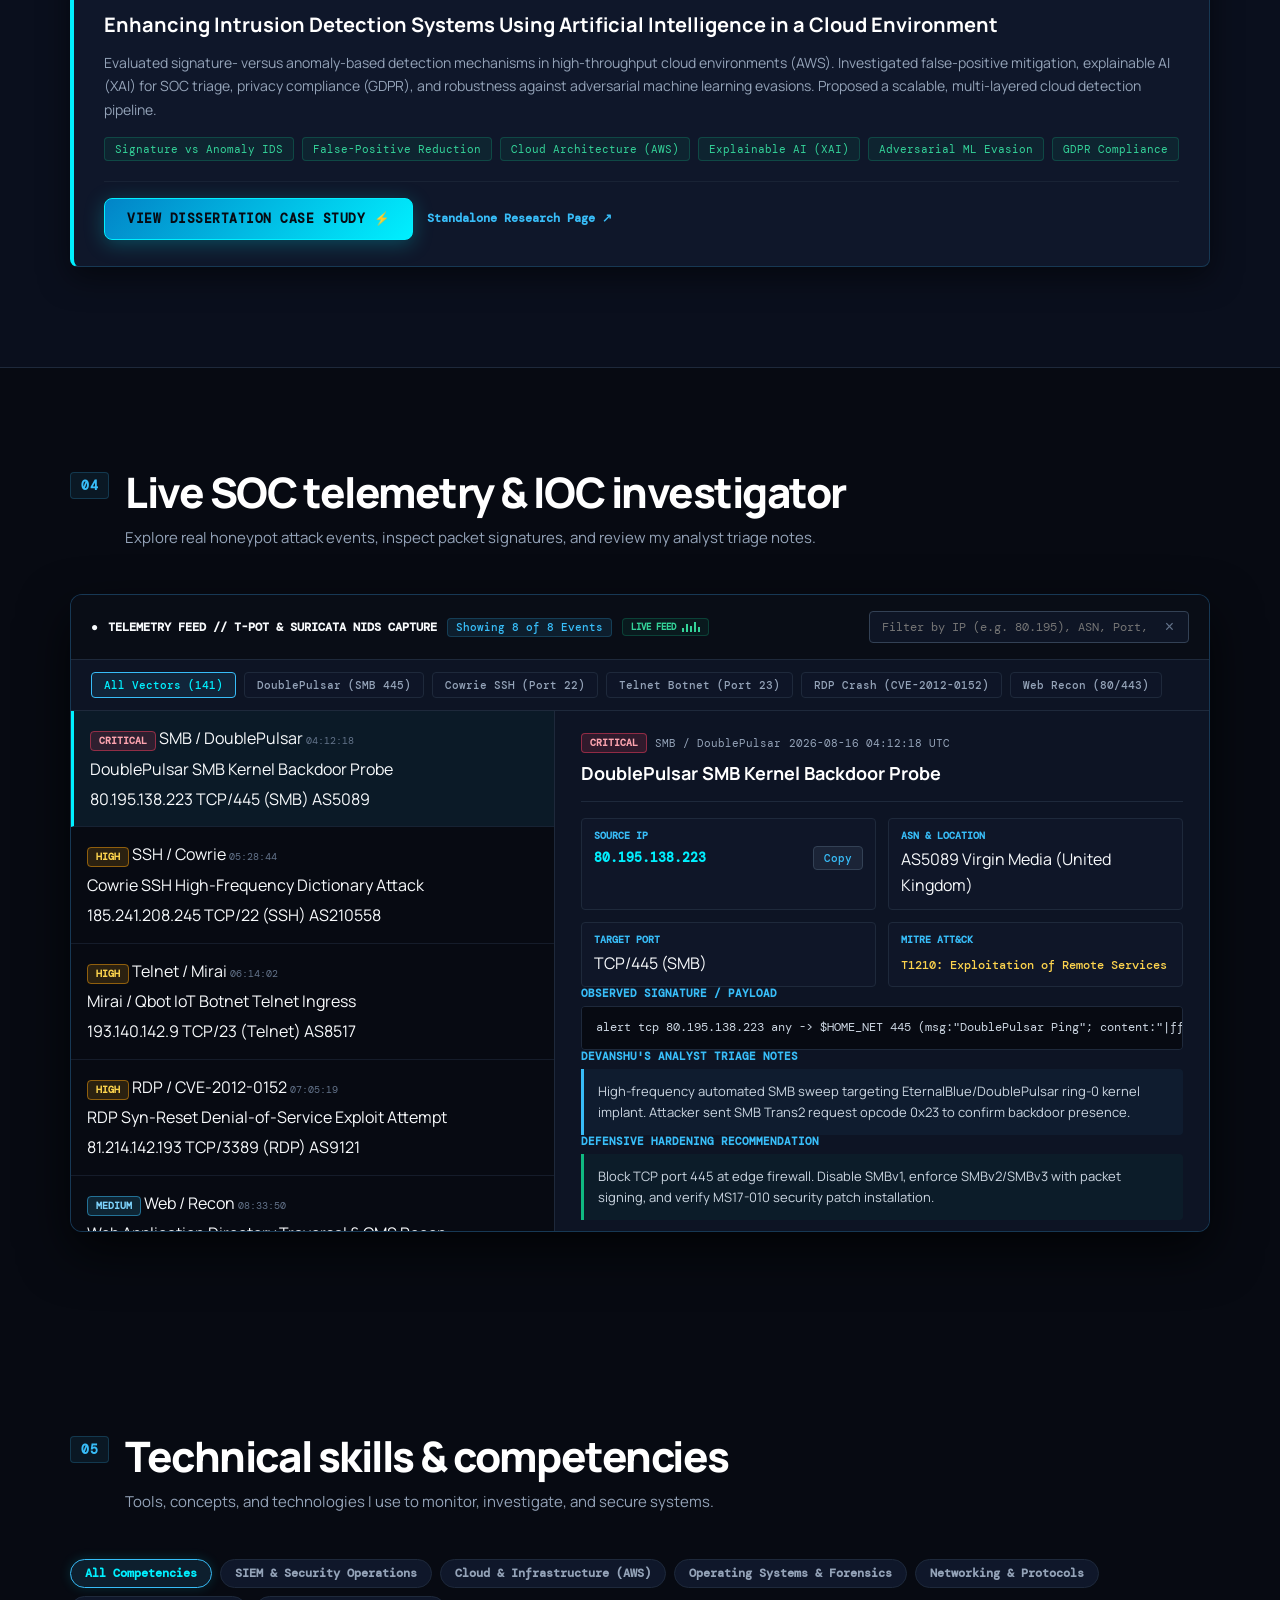
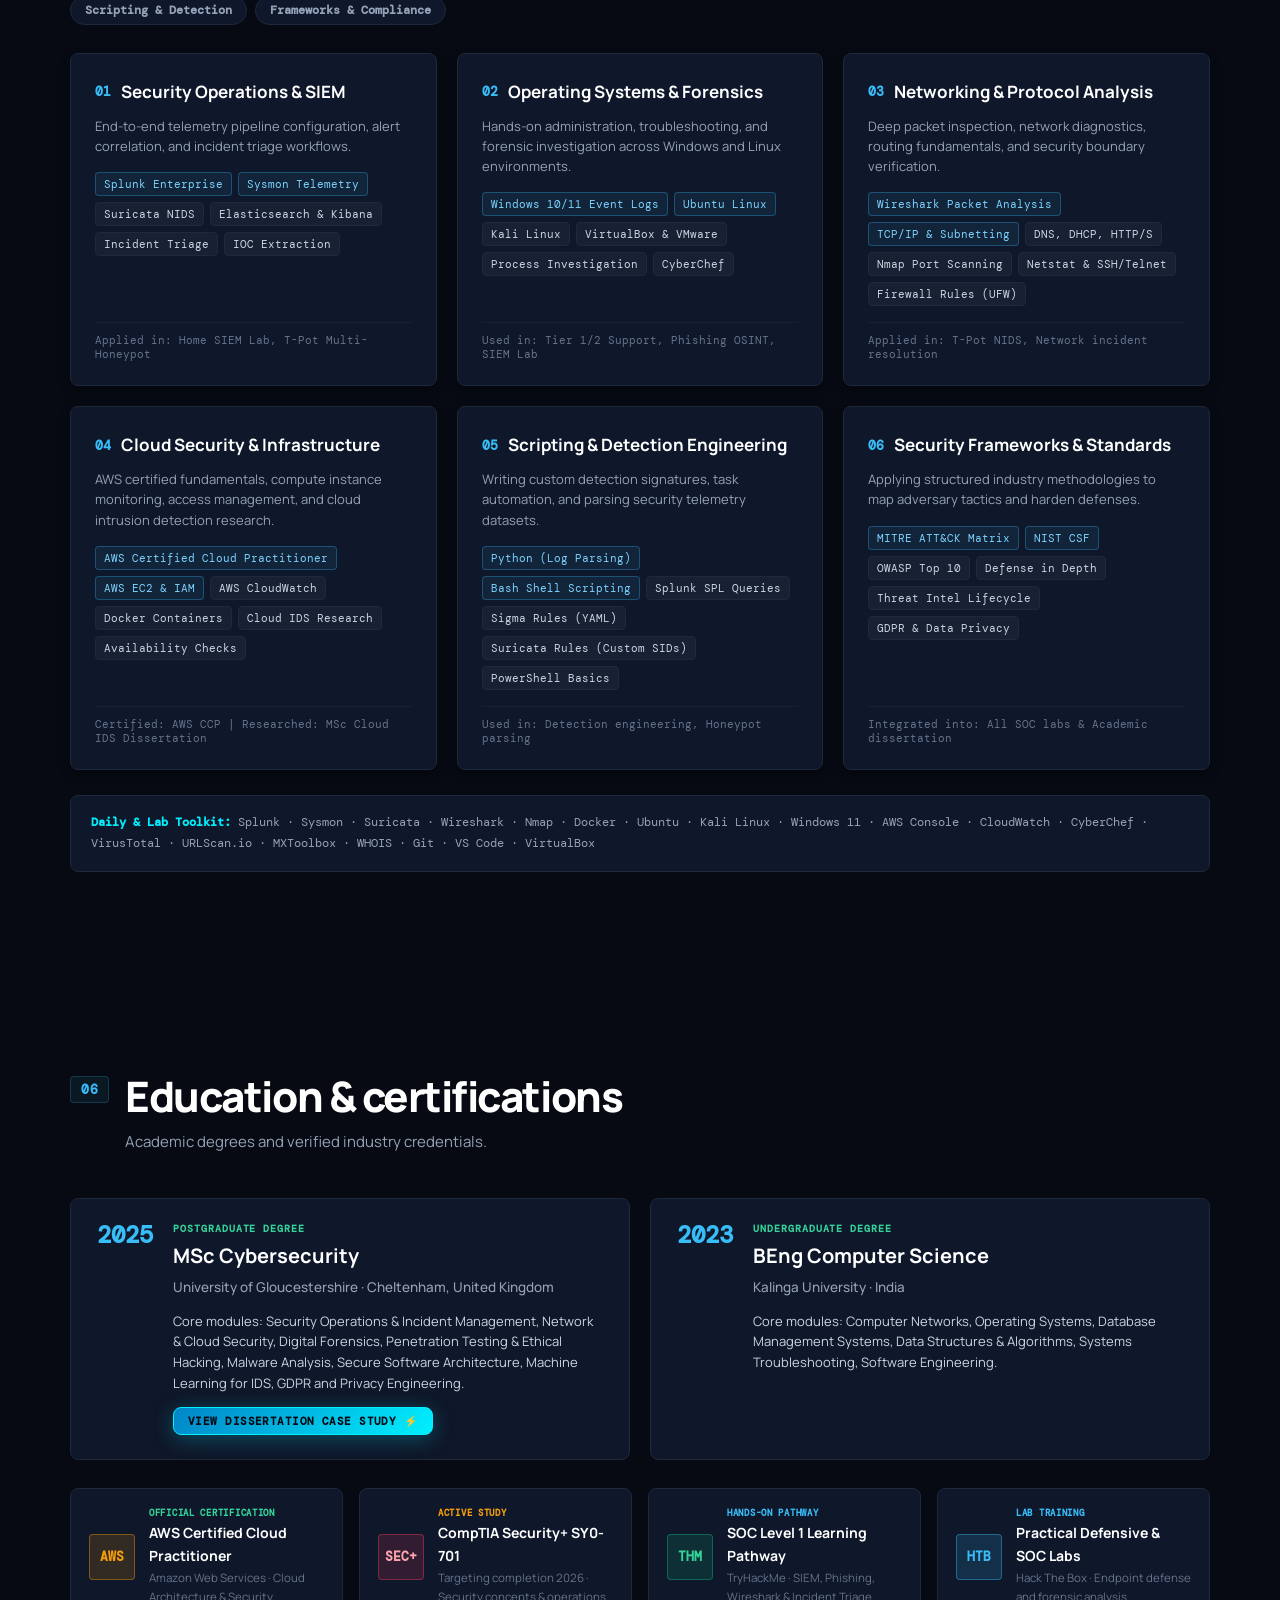
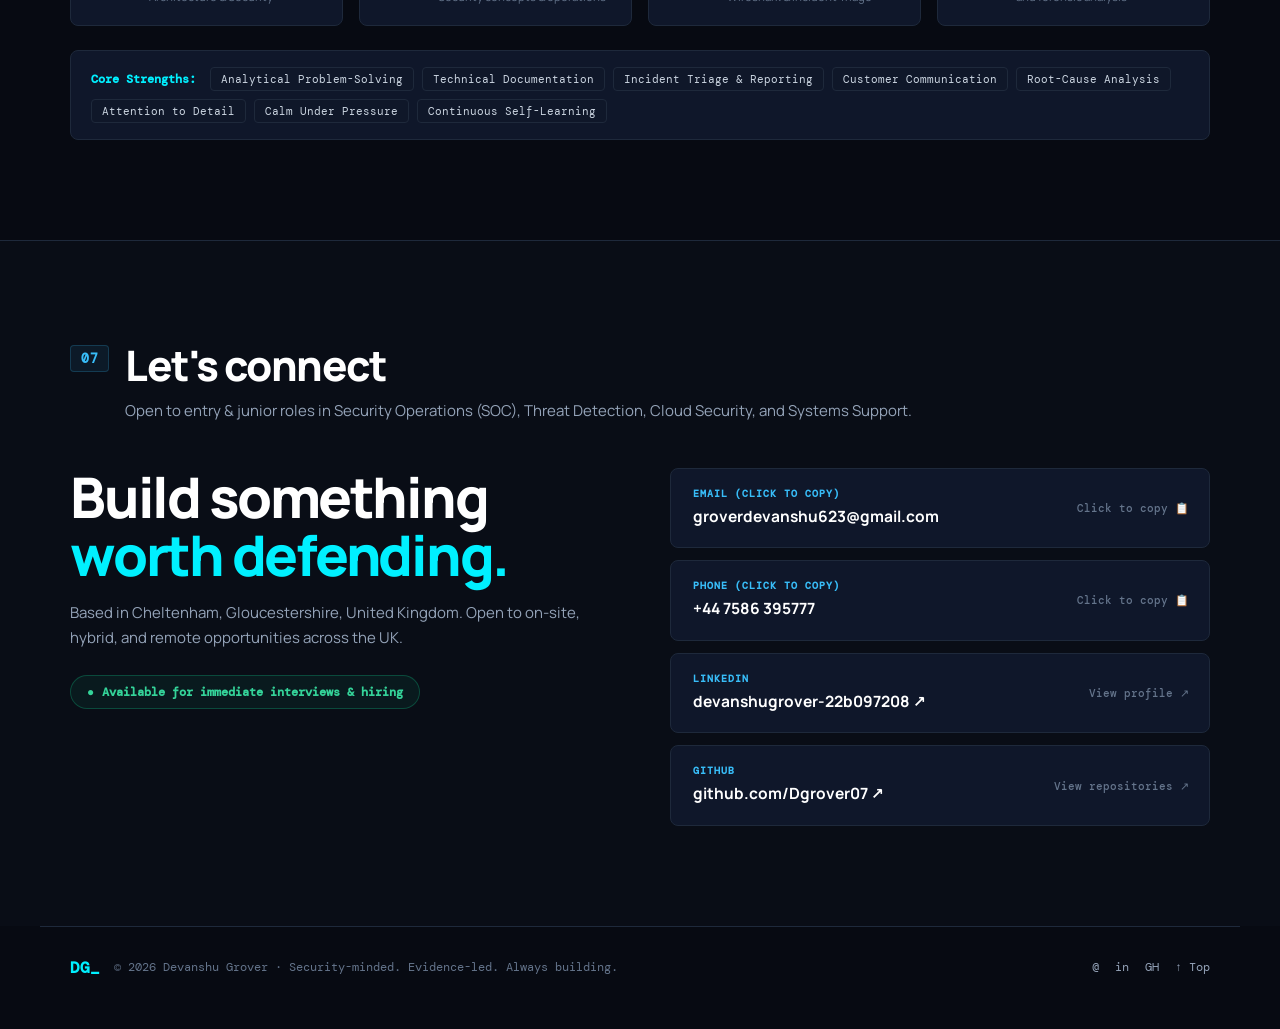
==== commit 07fa2b7a: "feat: Add full case study integration for MSc Dissertation (Cloud IDS & AI) and link case studies ac" ====
--- a/index.html
+++ b/index.html
@@ -458,6 +458,10 @@
       <span>Adversarial ML Evasion</span>
       <span>GDPR Compliance</span>
     </div>
+    <div class="dissertation-actions">
+      <button class="btn primary btn-quick-view" data-modal="msc-cloud-ids-dissertation">View Dissertation Case Study ⚡</button>
+      <a class="project-link" href="project-detail.html?project=msc-cloud-ids-dissertation">Standalone Research Page ↗</a>
+    </div>
   </div>
 </section>
 
@@ -729,6 +733,9 @@
         <p>
           Core modules: Security Operations & Incident Management, Network & Cloud Security, Digital Forensics, Penetration Testing & Ethical Hacking, Malware Analysis, Secure Software Architecture, Machine Learning for IDS, GDPR and Privacy Engineering.
         </p>
+        <div style="margin-top: 12px;">
+          <button class="btn btn-sm primary btn-quick-view" data-modal="msc-cloud-ids-dissertation">View Dissertation Case Study ⚡</button>
+        </div>
       </div>
     </article>
 
--- a/styles.css
+++ b/styles.css
@@ -1161,6 +1161,16 @@
   border-radius: 4px;
 }
 
+.dissertation-actions {
+  display: flex;
+  gap: 14px;
+  align-items: center;
+  flex-wrap: wrap;
+  margin-top: 20px;
+  padding-top: 16px;
+  border-top: 1px solid rgba(30, 41, 59, 0.7);
+}
+
 /* ═══════════════════════════════════════
    SOC TELEMETRY INVESTIGATOR WIDGET
    ═══════════════════════════════════════ */
